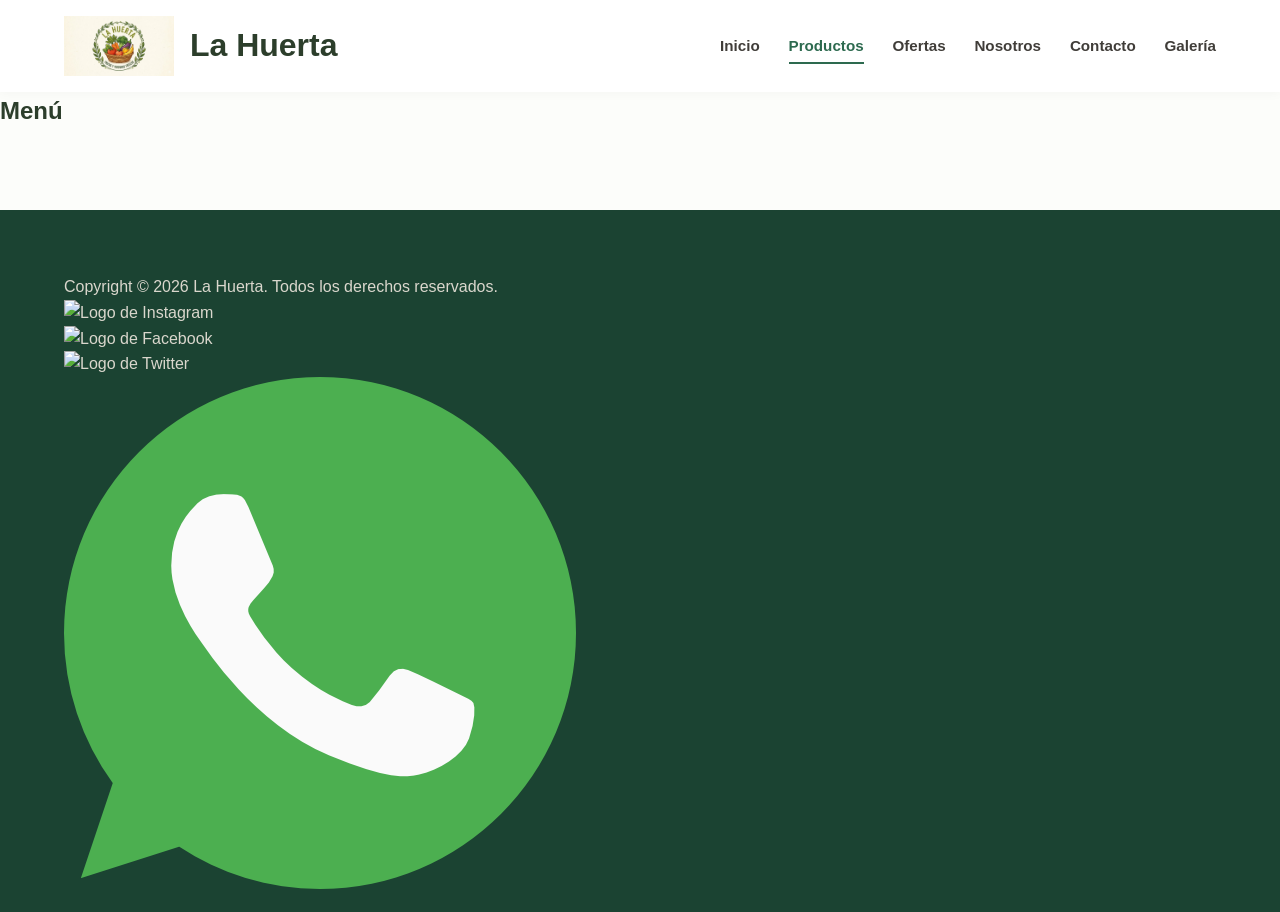
==== pages/menu.html @ 08684c54 "proyecto la Huerta" ====
<!DOCTYPE html>
<html lang="es">
<head>
    <meta charset="UTF-8">
    <meta name="viewport" content="width=device-width, initial-scale=1.0">
    <title>Men&uacute;</title>
    <link rel="shortcut icon" href="../assets/imagenes/Logo.png" type="image/x-icon">
    <link rel="stylesheet" href="../styles/styles.css">
</head>
<body>
    <header class="site-header">
        <a class="brand-link" href="../index.html">
            <img class="brand-logo" src="../assets/imagenes/Logo.png" height="200" alt="Logo de la verduleria" title="Logo de la verduleria">
            <h1>La Huerta</h1>
        </a>

        <nav class="nav-main">
<ul class="nav-list">
    <li><a href="../index.html">Inicio</a></li>
    <li><a href="./productos.html" class="active">Productos</a></li> <li><a href="./ofertas.html">Ofertas</a></li>
    <li><a href="./nosotros.html">Nosotros</a></li>
    <li><a href="./contacto.html">Contacto</a></li>
    <li><a href="./galeria.html">Galería</a></li>
</ul>
        </nav>
    </header>

    <main class="main-content">
        <h2>Men&uacute;</h2>
    </main>

    <footer class="site-footer">
        <p class="footer-copy">Copyright &copy; 2026 La Huerta. Todos los derechos reservados.</p>

        <nav class="footer-links">
            <ul class="social-list">
                <li>
                    <a href="https://www.instagram.com/" target="_blank" rel="noopener noreferrer" aria-label="Instagram">
                        <img src="../assets/logos/Logo de Instagram.png" height="50" alt="Logo de Instagram" title="Logo de Instagram">
                    </a>
                </li>
                <li>
                    <a href="https://www.facebook.com/" target="_blank" rel="noopener noreferrer" aria-label="Facebook">
                        <img src="../assets/logos/Logo de Facebook.png  " height="50" alt="Logo de Facebook" title="Logo de Facebook">
                    </a>
                </li>
                <li>
                    <a href="https://twitter.com/" target="_blank" rel="noopener noreferrer" aria-label="Twitter">
                        <img src="../assets/logos/Logo de Twitter.png" height="50" alt="Logo de Twitter" title="Logo de Twitter">
                    </a>
                </li>
                <li>
                    <a href="https://www.whatsapp.com/" target="_blank" rel="noopener noreferrer" aria-label="WhatsApp">
                        <img src="../assets/logos/logo de whatsapp.png" height="50" alt="Logo de WhatsApp" title="Logo de WhatsApp">
                    </a>
                </li>
            </ul>
        </nav>
    </footer>
</body>
</html>
---- styles/styles.css ----
/* ==========================================================================
    1. RESET & GENERAL STYLES
   ========================================================================== */
* {
    margin: 0;
    padding: 0;
    box-sizing: border-box;
}

body {
    font-family: "Inter", sans-serif;
    background-color: #fcfdfa; /* Fondo ultra claro beige/verde */
    color: #2c3e2b;
    line-height: 1.6;
}

a {
    text-decoration: none;
    color: inherit;
}

ul {
    list-style: none;
}

img {
    max-width: 100%;
    height: auto;
}

/* Componentes de botones globales */
.btn-primary {
    display: inline-block;
    background-color: #1b4332;
    color: #ffffff;
    padding: 0.8rem 2rem;
    border-radius: 25px;
    font-weight: 600;
    transition: background 0.3s;
}

.btn-primary:hover {
    background-color: #2d6a4f;
}

.btn-dark {
    display: inline-block;
    background-color: #132a13;
    color: #ffffff;
    padding: 0.8rem 2.5rem;
    border-radius: 8px;
    font-weight: bold;
    text-transform: uppercase;
    font-size: 0.9rem; /* Ligeramente más pequeño */
}

/* ==========================================================================
    2. TOP BAR & HEADER
   ========================================================================== */
.top-bar {
    background-color: #2d6a4f;
    color: #ffffff;
    font-size: 0.85rem;
    padding: 0.5rem 4rem;
    display: flex;
    justify-content: space-between;
    align-items: center;
}

.top-bar-right {
    display: flex;
    gap: 2rem;
}

.phone-top {
    font-weight: bold;
}

.site-header {
    background-color: #ffffff;
    padding: 1rem 4rem;
    display: flex;
    justify-content: space-between;
    align-items: center;
    box-shadow: 0 2px 10px rgba(0,0,0,0.03);
    position: sticky;
    top: 0;
    z-index: 1000;
}

.brand-link {
    display: flex;
    align-items: center;
    gap: 1rem;
}

.brand-logo {
    height: 60px;
}

.brand-text h1 {
    font-size: 1.6rem;
    color: #1b4332;
    font-weight: 700;
    letter-spacing: 0.5px;
}

.brand-text h2 {
    font-size: 0.85rem;
    color: #52b788;
    font-weight: 600;
    letter-spacing: 2px;
}

.nav-list {
    display: flex;
    gap: 1.8rem;
}

.nav-list a {
    font-weight: 600;
    color: #403d39;
    font-size: 0.95rem;
    padding: 0.5rem 0;
    transition: color 0.2s;
    position: relative; /* Para la línea inferior */
}

.nav-list a.active, .nav-list a:hover {
    color: #2d6a4f;
}

/* Línea decorativa del enlace activo/hover */
.nav-list a.active::after, .nav-list a:hover::after {
    content: '';
    position: absolute;
    bottom: -2px;
    left: 0;
    width: 100%;
    height: 2px;
    background-color: #2d6a4f;
}

.header-socials {
    display: flex;
    gap: 1rem;
}

.header-socials img {
    height: 24px;
    width: auto;
}

/* ==========================================================================
    3. HERO SECTION
   ========================================================================== */
.hero-section {
    background: linear-gradient(135deg, #e8f5e9 0%, #f1f8e9 100%);
    padding: 4rem 4rem;
    overflow: hidden;
}

.hero-container {
    max-width: 1200px;
    margin: 0 auto;
    display: flex;
    align-items: center;
    justify-content: space-between;
    gap: 2rem;
}

.hero-info {
    flex: 1;
    max-width: 550px;
}

.hero-info h2 {
    font-size: 3rem;
    color: #132a13;
    line-height: 1.2;
    margin-bottom: 1.5rem;
}

/* Si quieres simular la letra cursiva del diseño "frescas todos los días" */
.highlight-script {
    display: block;
    font-family: 'Georgia', serif;
    font-style: italic;
    color: #52b788;
    font-size: 2.5rem;
    font-weight: 400;
}

.hero-info p {
    font-size: 1.2rem;
    color: #403d39;
    margin-bottom: 2rem;
}

.hero-image {
    flex: 1;
    display: flex;
    justify-content: center;
}

.hero-image img {
    max-height: 400px;
    object-fit: contain;
}

/* ==========================================================================
    4. PRODUCTOS DESTACADOS
   ========================================================================== */
.products-section {
    max-width: 1200px;
    margin: 5rem auto;
    padding: 0 2rem;
    text-align: center;
}

.section-title {
    font-size: 2rem;
    color: #132a13;
    margin-bottom: 3rem;
    position: relative;
    display: inline-block;
}

/* Línea decorativa del título */
.section-title::after {
    content: '🌱';
    font-size: 1rem;
    display: block;
    margin-top: 0.5rem;
}

.products-grid {
    display: grid;
    grid-template-columns: repeat(auto-fit, minmax(180px, 1fr));
    gap: 1.5rem;
}

.product-card {
    background: #ffffff;
    border: 1px solid #e9ecef;
    border-radius: 12px;
    padding: 1.5rem;
    transition: transform 0.3s, box-shadow 0.3s;
}

.product-card:hover {
    transform: translateY(-5px);
    box-shadow: 0 10px 20px rgba(0,0,0,0.05);
}

.product-card img {
    height: 120px;
    object-fit: contain;
    margin-bottom: 1rem;
}

.product-card h3 {
    font-size: 1.1rem;
    color: #1b4332;
    margin-bottom: 0.5rem;
}

.product-card .price {
    font-weight: 700;
    color: #52b788;
}

/* ==========================================================================
    5. OFERTA DE LA SEMANA
   ========================================================================== */
.weekly-offer-section {
    max-width: 1200px;
    margin: 4rem auto;
    padding: 0 2rem;
}

.offer-container {
    background-color: #e2ebd5; /* Color verde muy suave del recuadro */
    border-radius: 15px;
    display: flex;
    align-items: center;
    justify-content: space-between;
    padding: 2rem 4rem;
    gap: 2rem;
}

.offer-img-box img {
    max-height: 150px;
}

.offer-details {
    flex: 1;
}

.offer-details h3 {
    font-size: 1.8rem;
    color: #1b4332;
    margin-bottom: 0.5rem;
}

.offer-desc {
    color: #403d39;
    font-size: 1.1rem;
}

/* ==========================================================================
    6. CARACTERISTICAS / VENTAJAS
   ========================================================================== */
.features-section {
    max-width: 1200px;
    margin: 4rem auto;
    padding: 2rem;
    background: #ffffff;
    border-radius: 12px;
    border: 1px solid #eeefec;
    display: flex;
    justify-content: space-around;
    gap: 2rem;
}

.feature-item {
    display: flex;
    align-items: center;
    gap: 1rem;
    max-width: 300px;
}

.feature-item img {
    width: 45px;
    height: 45px;
}

.feature-item h4 {
    color: #1b4332;
    font-size: 1.1rem;
    margin-bottom: 0.2rem;
}

.feature-item p {
    font-size: 0.9rem;
    color: #6c757d;
}

/* ==========================================================================
    7. SECCIÓN MIXTA: TESTIMONIOS Y MAPA
   ========================================================================== */
.info-columns-section {
    max-width: 1200px;
    margin: 5rem auto;
    padding: 0 2rem;
    display: grid;
    grid-template-columns: 1fr 1fr;
    gap: 4rem;
}

.column-title {
    font-size: 1.5rem;
    color: #132a13;
    margin-bottom: 2rem;
    text-align: center;
}

.testimonial-card {
    background: #ffffff;
    border: 1px solid #e9ecef;
    padding: 1.5rem;
    border-radius: 10px;
    margin-bottom: 1.5rem;
    position: relative;
    box-shadow: 0 2px 10px rgba(0,0,0,0.02); /* Sombra suave */
}

.testimonial-card .quote {
    font-style: italic;
    color: #495057;
    margin-bottom: 0.8rem;
}

.testimonial-card .author {
    font-weight: 600;
    color: #1b4332;
    display: block;
}

.testimonial-card .stars {
    color: #ffbc42;
    margin-top: 0.3rem;
}

/* Subsección Mapa */
.map-container {
    position: relative;
    border-radius: 12px;
    overflow: hidden;
    box-shadow: 0 4px 15px rgba(0,0,0,0.05);
}

.map-container img {
    width: 100%;
    display: block;
}

.btn-map {
    position: absolute;
    bottom: 20px;
    left: 50%;
    transform: translateX(-50%);
    background-color: #132a13;
    color: white;
    padding: 0.8rem 2rem;
    border-radius: 5px;
    font-weight: bold;
    display: flex;
    align-items: center;
    gap: 0.5rem;
}

.btn-map img {
    height: 18px;
    width: auto;
}

/* ==========================================================================
    8. FOOTER MODERNO
   ========================================================================== */
.site-footer {
    background-color: #1b4332;
    color: #dad7cd;
    padding: 4rem 4rem 1rem 4rem;
    margin-top: 5rem;
}

.footer-container {
    max-width: 1200px;
    margin: 0 auto;
    display: grid;
    grid-template-columns: 2fr 1fr 1fr 1fr;
    gap: 3rem;
    border-bottom: 1px solid rgba(255,255,255,0.1);
    padding-bottom: 3rem;
}

.footer-logo-title {
    display: flex;
    align-items: center;
    gap: 1rem;
    margin-bottom: 1rem;
}

.footer-logo-title img {
    height: 50px;
}

.footer-logo-title h3 {
    color: #ffffff;
    font-size: 1.4rem;
}

.footer-logo-title h4 {
    color: #52b788;
    font-size: 0.8rem;
    letter-spacing: 1px;
}

.footer-brand p {
    font-size: 0.9rem;
    line-height: 1.5;
}

.footer-container h3 {
    color: #ffffff;
    font-size: 1.2rem;
    margin-bottom: 1.2rem;
}

.footer-links-col a, .footer-contact-col li {
    font-size: 0.9rem;
    display: block;
    margin-bottom: 0.8rem;
    transition: color 0.2s;
}

.footer-contact-col li {
    display: flex;
    align-items: center;
    gap: 0.5rem;
}

.footer-links-col a:hover {
    color: #ffffff;
}

.footer-socials-icons {
    display: flex;
    gap: 1rem;
}

.footer-socials-icons img {
    height: 32px;
}

.footer-bottom {
    max-width: 1200px;
    margin: 1.5rem auto 0 auto;
    display: flex;
    justify-content: space-between;
    font-size: 0.85rem;
    color: #b7b7a4;
}

/* ==========================================================================
    9. RESPONSIVE DESIGN (Adaptación a Móviles)
   ========================================================================== */
@media (max-width: 992px) {
    .hero-container {
        flex-direction: column;
        text-align: center;
    }
    .offer-container {
        flex-direction: column;
        text-align: center;
    }
    .info-columns-section {
        grid-template-columns: 1fr;
        gap: 3rem;
    }
    .footer-container {
        grid-template-columns: 1fr 1fr;
    }
}

@media (max-width: 768px) {
    .top-bar, .site-header {
        padding: 1rem;
        flex-direction: column;
        gap: 1rem;
    }
    .top-bar-right {
        gap: 1rem;
    }
    .nav-list {
        flex-wrap: wrap;
        justify-content: center;
        gap: 1rem;
    }
    .features-section {
        flex-direction: column;
        align-items: center;
    }
    .footer-container {
        grid-template-columns: 1fr;
        gap: 2rem;
    }
    .footer-bottom {
        flex-direction: column;
        align-items: center;
        gap: 0.5rem;
        text-align: center;
    }
}
/* ==========================================================================
    SECCIÓN DE PRODUCTOS (CATÁLOGO AVANZADO)
   ========================================================================== */

/* Contenedor principal de cada categoría */
.catalog-category {
    max-width: 1200px;
    margin: 3rem auto;
    padding: 0 2rem;
}

/* Títulos de las categorías (Frutas, Verduras, etc.) */
.category-title {
    font-size: 1.6rem;
    color: #132a13;
    font-weight: 700;
    margin-bottom: 1.5rem;
    padding-left: 12px;
    border-left: 5px solid #52b788; /* Línea verde característica al costado */
    display: flex;
    align-items: center;
    gap: 0.5rem;
}

/* Grilla del catálogo: Acomoda automáticamente las tarjetas según el tamaño de pantalla */
.catalog-grid {
    display: grid;
    grid-template-columns: repeat(auto-fill, minmax(220px, 1fr));
    gap: 2rem;
}

/* Tarjeta individual de producto */
.catalog-card {
    background: #ffffff;
    border: 1px solid #eef1ed;
    border-radius: 16px; /* Bordes más redondeados y modernos */
    padding: 1.5rem;
    text-align: center;
    position: relative;
    overflow: hidden;
    box-shadow: 0 4px 10px rgba(27, 67, 50, 0.02);
    transition: transform 0.3s cubic-bezier(0.165, 0.84, 0.44, 1), 
                box-shadow 0.3s ease;
    display: flex;
    flex-direction: column;
    justify-content: space-between;
}

/* Efecto Hover: La tarjeta flota suavemente y gana sombra */
.catalog-card:hover {
    transform: translateY(-8px);
    border-color: #d8f3dc;
    box-shadow: 0 12px 24px rgba(27, 67, 50, 0.08);
}

/* Contenedor de la imagen dentro de la tarjeta */
.catalog-img-box {
    background-color: #f7f9f6; /* Fondo ultra sutil detrás de la fruta */
    border-radius: 12px;
    padding: 1rem;
    margin-bottom: 1rem;
    height: 150px;
    display: flex;
    align-items: center;
    justify-content: center;
}

.catalog-img-box img {
    max-height: 100%;
    object-fit: contain;
    transition: transform 0.3s ease;
}

/* La fruta se agranda un poquito al pasar el mouse */
.catalog-card:hover .catalog-img-box img {
    transform: scale(1.08);
}

/* Texto del producto */
.catalog-card h3 {
    font-size: 1.15rem;
    color: #1b4332;
    margin-bottom: 0.4rem;
    font-weight: 600;
}

/* Estilo del precio tipo "etiqueta/badge" */
.catalog-card .price {
    font-size: 1.1rem;
    font-weight: 700;
    color: #2d6a4f;
    background-color: #e8f5e9;
    display: inline-block;
    padding: 0.2rem 0.8rem;
    border-radius: 20px;
    margin-bottom: 1.2rem;
    width: fit-content;
    margin-left: auto;
    margin-right: auto;
}

/* Botón de compra rápido o WhatsApp */
.btn-card-action {
    background-color: #1b4332;
    color: #ffffff;
    border: none;
    padding: 0.7rem 1rem;
    border-radius: 8px;
    font-weight: 600;
    font-size: 0.9rem;
    cursor: pointer;
    transition: background-color 0.2s ease;
    display: flex;
    align-items: center;
    justify-content: center;
    gap: 0.5rem;
    text-decoration: none;
}

.btn-card-action:hover {
    background-color: #2d6a4f;
}

/* Icono dentro del botón */
.btn-card-action::before {
    content: '🛒';
    font-size: 0.95rem;
}

/* Cambiar el fondo de las tarjetas en Ofertas y en Productos */
#offers-section .catalog-card,
#products-page-section .catalog-card {
    background-color: #e2ebd5;
    border-color: #cbd5c0;
}

/* Hacer que el fondo de la caja de imagen sea semi-transparente en ambas páginas */
#offers-section .catalog-img-box,
#products-page-section .catalog-img-box {
    background-color: rgba(255, 255, 255, 0.5);
}

/* Cambiar el fondo de las tarjetas del catálogo en la sección de ofertas */
#offers-section .catalog-card {
    background-color: #e2ebd5;
    border-color: #cbd5c0;
}

/* Opcional: Hacer que el fondo de la imagen sea transparente para que no quede un recuadro blanco */
#offers-section .catalog-img-box {
    background-color: rgba(255, 255, 255, 0.5); /* Blanco semi-transparente muy suave */
}

/* ==========================================================================
    PÁGINA NOSOTROS
   ========================================================================== */
.about-hero {
    text-align: center;
    padding: 4rem 2rem 2rem 2rem;
}

.about-hero h2 {
    font-size: 2.5rem;
    color: #132a13;
    margin-bottom: 0.5rem;
}

.about-hero .subtitle {
    font-size: 1.1rem;
    color: #52b788;
    font-weight: 600;
}

/* Sección de la historia */
.about-story {
    max-width: 1200px;
    margin: 0 auto 4rem auto;
    padding: 2rem;
}

.story-container {
    display: flex;
    align-items: center;
    gap: 4rem;
}

.story-text {
    flex: 1;
}

.story-text h3 {
    font-size: 1.8rem;
    color: #1b4332;
    margin-bottom: 1.5rem;
}

.story-text p {
    margin-bottom: 1rem;
    color: #403d39;
    font-size: 1.05rem;
}

.story-image {
    flex: 1;
    display: flex;
    justify-content: center;
}

.story-image img {
    border-radius: 12px;
    max-height: 300px;
    object-fit: contain;
}

/* Sección de Valores (Fondo verde como en ofertas) */
.about-values {
    background-color: #e2ebd5; /* El verde suave de la oferta semanal */
    padding: 4rem 2rem;
}

.values-grid {
    max-width: 1200px;
    margin: 0 auto;
    display: grid;
    grid-template-columns: repeat(auto-fit, minmax(280px, 1fr));
    gap: 2rem;
}

.value-card {
    background-color: #ffffff;
    padding: 2.5rem 2rem;
    border-radius: 12px;
    text-align: center;
    box-shadow: 0 4px 10px rgba(0,0,0,0.02);
    border: 1px solid #eeefec;
}

.value-icon {
    font-size: 2.5rem;
    display: block;
    margin-bottom: 1rem;
}

.value-card h4 {
    font-size: 1.3rem;
    color: #1b4332;
    margin-bottom: 0.8rem;
}

.value-card p {
    color: #6c757d;
    font-size: 0.95rem;
}

/* Ajuste Responsivo para pantallas pequeñas */
@media (max-width: 768px) {
    .story-container {
        flex-direction: column;
        text-align: center;
        gap: 2rem;
    }
}
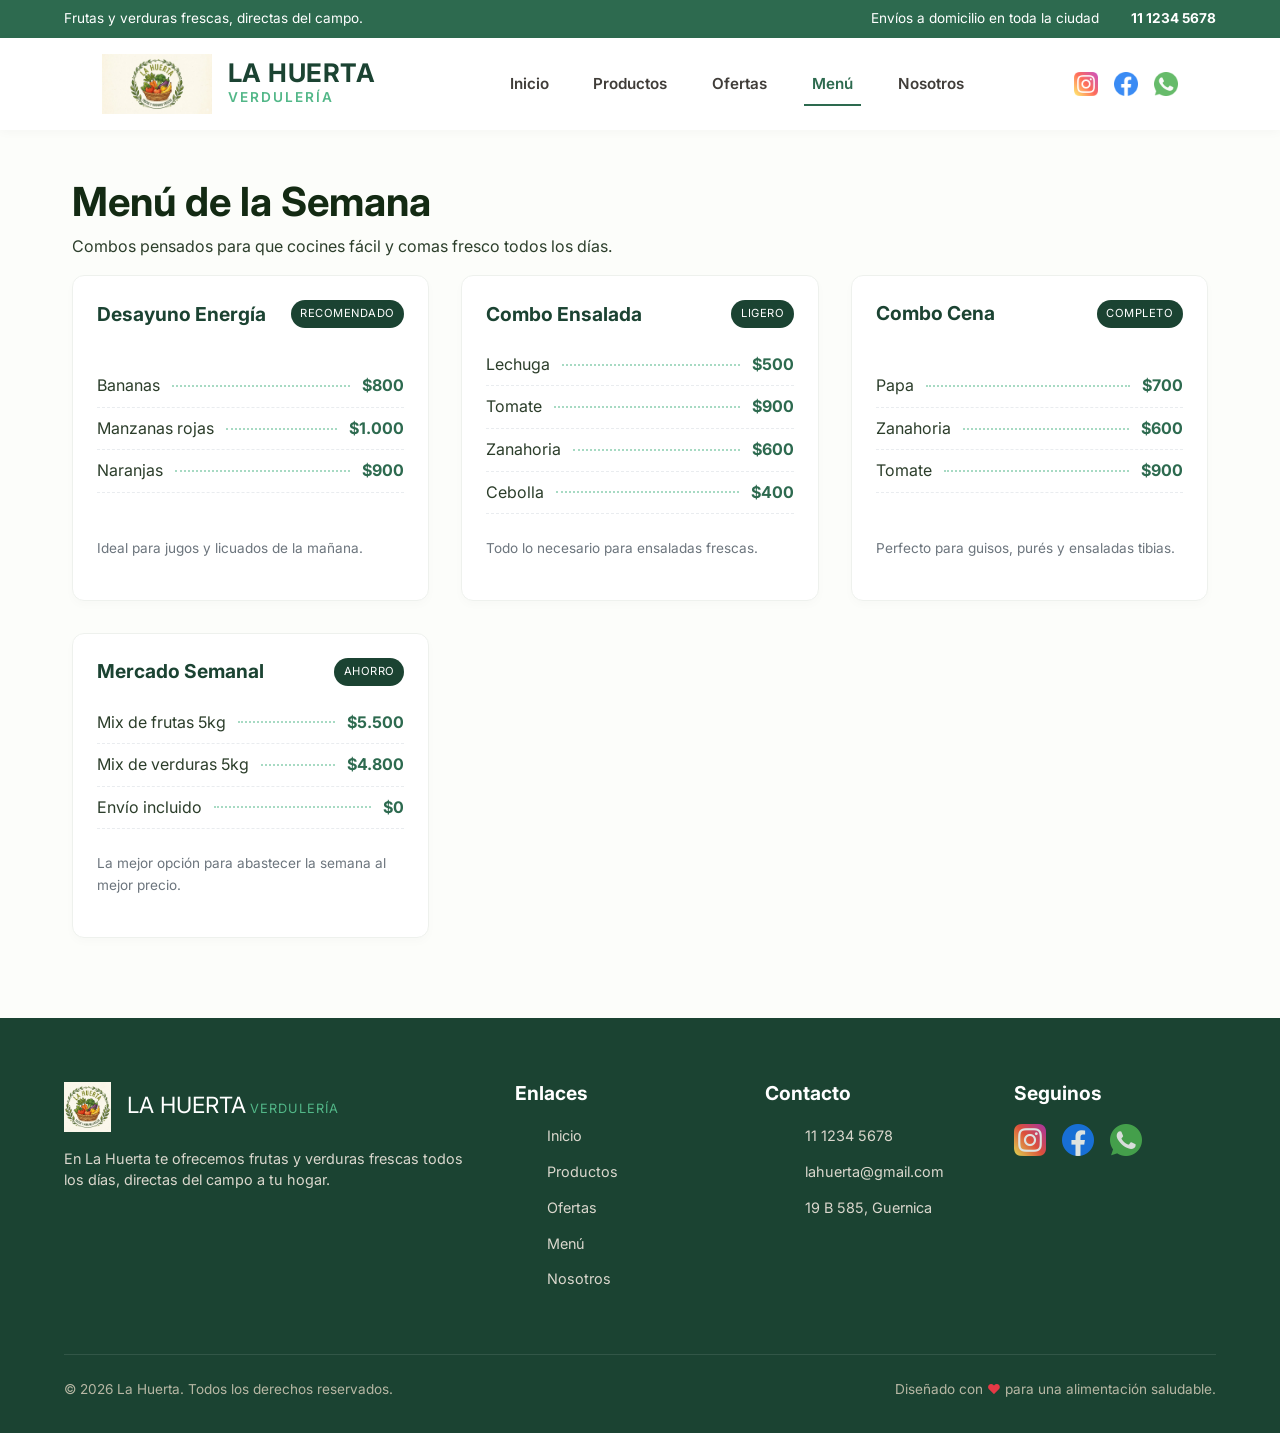
==== commit 7ab29d79: "feat(html): 5 páginas con SEO, accesibilidad y navegación completa (agrega Menú)" ====
--- a/pages/menu.html
+++ b/pages/menu.html
@@ -3,59 +3,222 @@
 <head>
     <meta charset="UTF-8">
     <meta name="viewport" content="width=device-width, initial-scale=1.0">
-    <title>Men&uacute;</title>
-    <link rel="shortcut icon" href="../assets/imagenes/Logo.png" type="image/x-icon">
-    <link rel="stylesheet" href="../styles/styles.css">
+
+    <!-- SEO -->
+    <title>Menú - La Huerta | Combos semanales y sugerencias</title>
+    <meta name="description" content="Menú de la semana de La Huerta: combos de desayunos, ensaladas, cenas y mercados semanales para comer sano y fresco todos los días.">
+    <meta name="keywords" content="menú, combos, desayuno, ensalada, cena, mercado semanal, frutas, verduras">
+    <meta name="author" content="La Huerta">
+    <meta name="robots" content="index, follow">
+    <link rel="canonical" href="https://lahuerta-verduleria.example.com/pages/menu.html">
+
+    <!-- Open Graph -->
+    <meta property="og:type" content="website">
+    <meta property="og:title" content="Menú - La Huerta">
+    <meta property="og:description" content="Combos de cocina y sugerencias semanales con productos frescos.">
+    <meta property="og:url" content="https://lahuerta-verduleria.example.com/pages/menu.html">
+    <meta property="og:image" content="https://lahuerta-verduleria.example.com/assets/imagenes/Cajon-de-verduras.png">
+    <meta property="og:locale" content="es_AR">
+
+    <!-- Twitter -->
+    <meta name="twitter:card" content="summary_large_image">
+    <meta name="twitter:title" content="Menú - La Huerta">
+    <meta name="twitter:description" content="Combos de cocina y sugerencias semanales con productos frescos.">
+    <meta name="twitter:image" content="https://lahuerta-verduleria.example.com/assets/imagenes/Cajon-de-verduras.png">
+
+    <!-- Favicon -->
+    <link rel="shortcut icon" href="../assets/logos/Favicon.png" type="image/x-icon">
+
+    <!-- Tipografía -->
+    <link rel="preconnect" href="https://fonts.googleapis.com">
+    <link rel="preconnect" href="https://fonts.gstatic.com" crossorigin>
+    <link href="https://fonts.googleapis.com/css2?family=Inter:wght@400;600;700&display=swap" rel="stylesheet">
+
+    <!-- AOS -->
+    <link href="https://unpkg.com/aos@2.3.4/dist/aos.css" rel="stylesheet">
+
+    <!-- Estilos compilados con SASS -->
+    <link rel="stylesheet" href="../styles/css/styles.css">
 </head>
 <body>
+
+    <div class="top-bar">
+        <span>Frutas y verduras frescas, directas del campo.</span>
+        <div class="top-bar-right">
+            <span>Envíos a domicilio en toda la ciudad</span>
+            <span class="phone-top">11 1234 5678</span>
+        </div>
+    </div>
+
     <header class="site-header">
-        <a class="brand-link" href="../index.html">
-            <img class="brand-logo" src="../assets/imagenes/Logo.png" height="200" alt="Logo de la verduleria" title="Logo de la verduleria">
-            <h1>La Huerta</h1>
-        </a>
-
-        <nav class="nav-main">
-<ul class="nav-list">
-    <li><a href="../index.html">Inicio</a></li>
-    <li><a href="./productos.html" class="active">Productos</a></li> <li><a href="./ofertas.html">Ofertas</a></li>
-    <li><a href="./nosotros.html">Nosotros</a></li>
-    <li><a href="./contacto.html">Contacto</a></li>
-    <li><a href="./galeria.html">Galería</a></li>
-</ul>
-        </nav>
+        <div class="container d-flex justify-content-between align-items-center flex-wrap gap-3">
+            <a class="brand-link" href="../index.html" title="Ir al inicio de La Huerta">
+                <img class="brand-logo" src="../assets/imagenes/Logo.png" alt="Logo de La Huerta">
+                <span class="brand-text">
+                    <span class="brand-h1">LA HUERTA</span>
+                    <span class="brand-h2">VERDULERÍA</span>
+                </span>
+            </a>
+
+            <nav class="navbar navbar-expand-lg p-0" aria-label="Navegación principal">
+                <button class="navbar-toggler" type="button" data-bs-toggle="collapse"
+                    data-bs-target="#menu-principal" aria-controls="menu-principal"
+                    aria-expanded="false" aria-label="Abrir menú de navegación">
+                    <span class="navbar-toggler-icon"></span>
+                </button>
+                <div class="collapse navbar-collapse" id="menu-principal">
+                    <ul class="navbar-nav ms-lg-4 nav-list">
+                        <li class="nav-item">
+                            <a class="nav-link" href="../index.html">Inicio</a>
+                        </li>
+                        <li class="nav-item">
+                            <a class="nav-link" href="../pages/productos.html">Productos</a>
+                        </li>
+                        <li class="nav-item">
+                            <a class="nav-link" href="../pages/ofertas.html">Ofertas</a>
+                        </li>
+                        <li class="nav-item">
+                            <a class="nav-link active" aria-current="page" href="../pages/menu.html">Menú</a>
+                        </li>
+                        <li class="nav-item">
+                            <a class="nav-link" href="../pages/nosotros.html">Nosotros</a>
+                        </li>
+                    </ul>
+                </div>
+            </nav>
+
+            <div class="header-socials">
+                <a href="https://www.instagram.com/" target="_blank" rel="noopener noreferrer" aria-label="Seguinos en Instagram">
+                    <img src="../assets/logos/instagram.png" alt="" loading="lazy">
+                </a>
+                <a href="https://www.facebook.com/" target="_blank" rel="noopener noreferrer" aria-label="Seguinos en Facebook">
+                    <img src="../assets/logos/facebook.png" alt="" loading="lazy">
+                </a>
+                <a href="https://wa.me/541112345678" target="_blank" rel="noopener noreferrer" aria-label="Escribinos por WhatsApp">
+                    <img src="../assets/logos/whatsapp.png" alt="" loading="lazy">
+                </a>
+            </div>
+        </div>
     </header>
 
-    <main class="main-content">
-        <h2>Men&uacute;</h2>
+    <main id="contenido">
+        <section class="menu-section" aria-label="Menú de la semana">
+            <h1 class="category-title">Menú de la Semana</h1>
+            <p class="category-intro">Combos pensados para que cocines fácil y comas fresco todos los días.</p>
+
+            <div class="menu-grid">
+                <article class="menu-card" data-aos="fade-up">
+                    <div class="menu-top">
+                        <h2>Desayuno Energía</h2>
+                        <span class="menu-badge">Recomendado</span>
+                    </div>
+                    <ul class="menu-list">
+                        <li><span class="item-name">Bananas</span><span class="item-dots"></span><span class="item-price">$800</span></li>
+                        <li><span class="item-name">Manzanas rojas</span><span class="item-dots"></span><span class="item-price">$1.000</span></li>
+                        <li><span class="item-name">Naranjas</span><span class="item-dots"></span><span class="item-price">$900</span></li>
+                    </ul>
+                    <p class="menu-note">Ideal para jugos y licuados de la mañana.</p>
+                </article>
+
+                <article class="menu-card" data-aos="fade-up" data-aos-delay="100">
+                    <div class="menu-top">
+                        <h2>Combo Ensalada</h2>
+                        <span class="menu-badge">Ligero</span>
+                    </div>
+                    <ul class="menu-list">
+                        <li><span class="item-name">Lechuga</span><span class="item-dots"></span><span class="item-price">$500</span></li>
+                        <li><span class="item-name">Tomate</span><span class="item-dots"></span><span class="item-price">$900</span></li>
+                        <li><span class="item-name">Zanahoria</span><span class="item-dots"></span><span class="item-price">$600</span></li>
+                        <li><span class="item-name">Cebolla</span><span class="item-dots"></span><span class="item-price">$400</span></li>
+                    </ul>
+                    <p class="menu-note">Todo lo necesario para ensaladas frescas.</p>
+                </article>
+
+                <article class="menu-card" data-aos="fade-up" data-aos-delay="160">
+                    <div class="menu-top">
+                        <h2>Combo Cena</h2>
+                        <span class="menu-badge">Completo</span>
+                    </div>
+                    <ul class="menu-list">
+                        <li><span class="item-name">Papa</span><span class="item-dots"></span><span class="item-price">$700</span></li>
+                        <li><span class="item-name">Zanahoria</span><span class="item-dots"></span><span class="item-price">$600</span></li>
+                        <li><span class="item-name">Tomate</span><span class="item-dots"></span><span class="item-price">$900</span></li>
+                    </ul>
+                    <p class="menu-note">Perfecto para guisos, purés y ensaladas tibias.</p>
+                </article>
+
+                <article class="menu-card" data-aos="fade-up" data-aos-delay="240">
+                    <div class="menu-top">
+                        <h2>Mercado Semanal</h2>
+                        <span class="menu-badge">Ahorro</span>
+                    </div>
+                    <ul class="menu-list">
+                        <li><span class="item-name">Mix de frutas 5kg</span><span class="item-dots"></span><span class="item-price">$5.500</span></li>
+                        <li><span class="item-name">Mix de verduras 5kg</span><span class="item-dots"></span><span class="item-price">$4.800</span></li>
+                        <li><span class="item-name">Envío incluido</span><span class="item-dots"></span><span class="item-price">$0</span></li>
+                    </ul>
+                    <p class="menu-note">La mejor opción para abastecer la semana al mejor precio.</p>
+                </article>
+            </div>
+        </section>
     </main>
 
     <footer class="site-footer">
-        <p class="footer-copy">Copyright &copy; 2026 La Huerta. Todos los derechos reservados.</p>
-
-        <nav class="footer-links">
-            <ul class="social-list">
-                <li>
-                    <a href="https://www.instagram.com/" target="_blank" rel="noopener noreferrer" aria-label="Instagram">
-                        <img src="../assets/logos/Logo de Instagram.png" height="50" alt="Logo de Instagram" title="Logo de Instagram">
-                    </a>
-                </li>
-                <li>
-                    <a href="https://www.facebook.com/" target="_blank" rel="noopener noreferrer" aria-label="Facebook">
-                        <img src="../assets/logos/Logo de Facebook.png  " height="50" alt="Logo de Facebook" title="Logo de Facebook">
-                    </a>
-                </li>
-                <li>
-                    <a href="https://twitter.com/" target="_blank" rel="noopener noreferrer" aria-label="Twitter">
-                        <img src="../assets/logos/Logo de Twitter.png" height="50" alt="Logo de Twitter" title="Logo de Twitter">
-                    </a>
-                </li>
-                <li>
-                    <a href="https://www.whatsapp.com/" target="_blank" rel="noopener noreferrer" aria-label="WhatsApp">
-                        <img src="../assets/logos/logo de whatsapp.png" height="50" alt="Logo de WhatsApp" title="Logo de WhatsApp">
-                    </a>
-                </li>
-            </ul>
-        </nav>
+        <div class="footer-container">
+            <div class="footer-brand footer-col">
+                <div class="footer-logo-title">
+                    <img src="../assets/logos/Favicon.png" alt="Logo de La Huerta">
+                    <span>
+                        <span class="footer-h3">LA HUERTA</span>
+                        <span class="footer-h4">VERDULERÍA</span>
+                    </span>
+                </div>
+                <p>En La Huerta te ofrecemos frutas y verduras frescas todos los días, directas del campo a tu hogar.</p>
+            </div>
+
+            <div class="footer-links-col footer-col">
+                <h3>Enlaces</h3>
+                <ul>
+                    <li><a href="../index.html">Inicio</a></li>
+                    <li><a href="../pages/productos.html">Productos</a></li>
+                    <li><a href="../pages/ofertas.html">Ofertas</a></li>
+                    <li><a href="../pages/menu.html">Menú</a></li>
+                    <li><a href="../pages/nosotros.html">Nosotros</a></li>
+                </ul>
+            </div>
+
+            <div class="footer-contact-col footer-col">
+                <h3>Contacto</h3>
+                <ul>
+                    <li><span class="icon-phone"></span> 11 1234 5678</li>
+                    <li><span class="icon-email"></span> <a href="mailto:lahuerta@gmail.com">lahuerta@gmail.com</a></li>
+                    <li><span class="icon-address"></span> 19 B 585, Guernica</li>
+                </ul>
+            </div>
+
+            <div class="footer-social-col footer-col">
+                <h3>Seguinos</h3>
+                <div class="footer-socials-icons">
+                    <a href="https://www.instagram.com/" target="_blank" rel="noopener noreferrer" aria-label="Instagram"><img src="../assets/logos/instagram.png" alt=""></a>
+                    <a href="https://www.facebook.com/" target="_blank" rel="noopener noreferrer" aria-label="Facebook"><img src="../assets/logos/facebook.png" alt=""></a>
+                    <a href="https://wa.me/541112345678" target="_blank" rel="noopener noreferrer" aria-label="WhatsApp"><img src="../assets/logos/whatsapp.png" alt=""></a>
+                </div>
+            </div>
+        </div>
+        <div class="footer-bottom">
+            <p>&copy; 2026 La Huerta. Todos los derechos reservados.</p>
+            <p>Diseñado con <span class="footer-love">❤</span> para una alimentación saludable.</p>
+        </div>
     </footer>
+
+    <!-- Bootstrap JS -->
+    <script src="https://cdn.jsdelivr.net/npm/bootstrap@5.3.3/dist/js/bootstrap.bundle.min.js" defer></script>
+    <!-- AOS JS -->
+    <script src="https://unpkg.com/aos@2.3.4/dist/aos.js" defer></script>
+    <script>
+        document.addEventListener("DOMContentLoaded", function () {
+            AOS.init({ duration: 800, easing: "ease-out-cubic", once: true });
+        });
+    </script>
 </body>
-</html>
+</html>
--- a/styles/css/styles.css
+++ b/styles/css/styles.css
@@ -0,0 +1,12892 @@
+@charset "UTF-8";
+/* ==========================================================================
+   LA HUERTA — HOJA DE ESTILOS PRINCIPAL
+   Compilado por Live Sass Compiler -> styles/css/styles.css
+   Orden: Bootstrap (con paleta de la marca) + partials propios.
+   ========================================================================== */
+/*!
+ * Bootstrap  v5.3.3 (https://getbootstrap.com/)
+ * Copyright 2011-2024 The Bootstrap Authors
+ * Licensed under MIT (https://github.com/twbs/bootstrap/blob/main/LICENSE)
+ */
+:root,
+[data-bs-theme=light] {
+  --bs-blue: #0d6efd;
+  --bs-indigo: #6610f2;
+  --bs-purple: #6f42c1;
+  --bs-pink: #d63384;
+  --bs-red: #dc3545;
+  --bs-orange: #fd7e14;
+  --bs-yellow: #ffc107;
+  --bs-green: #198754;
+  --bs-teal: #20c997;
+  --bs-cyan: #0dcaf0;
+  --bs-black: #000;
+  --bs-white: #fff;
+  --bs-gray: #6c757d;
+  --bs-gray-dark: #343a40;
+  --bs-gray-100: #f8f9fa;
+  --bs-gray-200: #e9ecef;
+  --bs-gray-300: #dee2e6;
+  --bs-gray-400: #ced4da;
+  --bs-gray-500: #adb5bd;
+  --bs-gray-600: #6c757d;
+  --bs-gray-700: #495057;
+  --bs-gray-800: #343a40;
+  --bs-gray-900: #212529;
+  --bs-primary: #1b4332;
+  --bs-secondary: #2d6a4f;
+  --bs-success: #2d6a4f;
+  --bs-info: #52b788;
+  --bs-warning: #ffbc42;
+  --bs-danger: #e63946;
+  --bs-light: #fcfdfa;
+  --bs-dark: #132a13;
+  --bs-primary-rgb: 27, 67, 50;
+  --bs-secondary-rgb: 45, 106, 79;
+  --bs-success-rgb: 45, 106, 79;
+  --bs-info-rgb: 82, 183, 136;
+  --bs-warning-rgb: 255, 188, 66;
+  --bs-danger-rgb: 230, 57, 70;
+  --bs-light-rgb: 252, 253, 250;
+  --bs-dark-rgb: 19, 42, 19;
+  --bs-primary-text-emphasis: #0b1b14;
+  --bs-secondary-text-emphasis: #122a20;
+  --bs-success-text-emphasis: #122a20;
+  --bs-info-text-emphasis: #214936;
+  --bs-warning-text-emphasis: #664b1a;
+  --bs-danger-text-emphasis: #5c171c;
+  --bs-light-text-emphasis: #495057;
+  --bs-dark-text-emphasis: #495057;
+  --bs-primary-bg-subtle: #d1d9d6;
+  --bs-secondary-bg-subtle: #d5e1dc;
+  --bs-success-bg-subtle: #d5e1dc;
+  --bs-info-bg-subtle: #dcf1e7;
+  --bs-warning-bg-subtle: #fff2d9;
+  --bs-danger-bg-subtle: #fad7da;
+  --bs-light-bg-subtle: #fcfcfd;
+  --bs-dark-bg-subtle: #ced4da;
+  --bs-primary-border-subtle: #a4b4ad;
+  --bs-secondary-border-subtle: #abc3b9;
+  --bs-success-border-subtle: #abc3b9;
+  --bs-info-border-subtle: #bae2cf;
+  --bs-warning-border-subtle: #ffe4b3;
+  --bs-danger-border-subtle: #f5b0b5;
+  --bs-light-border-subtle: #e9ecef;
+  --bs-dark-border-subtle: #adb5bd;
+  --bs-white-rgb: 255, 255, 255;
+  --bs-black-rgb: 0, 0, 0;
+  --bs-font-sans-serif: system-ui, -apple-system, "Segoe UI", Roboto, "Helvetica Neue", "Noto Sans", "Liberation Sans", Arial, sans-serif, "Apple Color Emoji", "Segoe UI Emoji", "Segoe UI Symbol", "Noto Color Emoji";
+  --bs-font-monospace: SFMono-Regular, Menlo, Monaco, Consolas, "Liberation Mono", "Courier New", monospace;
+  --bs-gradient: linear-gradient(180deg, rgba(255, 255, 255, 0.15), rgba(255, 255, 255, 0));
+  --bs-body-font-family: "Inter", system-ui, sans-serif;
+  --bs-body-font-size: 1rem;
+  --bs-body-font-weight: 400;
+  --bs-body-line-height: 1.5;
+  --bs-body-color: #2c3e2b;
+  --bs-body-color-rgb: 44, 62, 43;
+  --bs-body-bg: #fcfdfa;
+  --bs-body-bg-rgb: 252, 253, 250;
+  --bs-emphasis-color: #000;
+  --bs-emphasis-color-rgb: 0, 0, 0;
+  --bs-secondary-color: rgba(44, 62, 43, 0.75);
+  --bs-secondary-color-rgb: 44, 62, 43;
+  --bs-secondary-bg: #e9ecef;
+  --bs-secondary-bg-rgb: 233, 236, 239;
+  --bs-tertiary-color: rgba(44, 62, 43, 0.5);
+  --bs-tertiary-color-rgb: 44, 62, 43;
+  --bs-tertiary-bg: #f8f9fa;
+  --bs-tertiary-bg-rgb: 248, 249, 250;
+  --bs-heading-color: inherit;
+  --bs-link-color: #1b4332;
+  --bs-link-color-rgb: 27, 67, 50;
+  --bs-link-decoration: underline;
+  --bs-link-hover-color: #163628;
+  --bs-link-hover-color-rgb: 22, 54, 40;
+  --bs-code-color: #d63384;
+  --bs-highlight-color: #2c3e2b;
+  --bs-highlight-bg: #fff3cd;
+  --bs-border-width: 1px;
+  --bs-border-style: solid;
+  --bs-border-color: #dee2e6;
+  --bs-border-color-translucent: rgba(0, 0, 0, 0.175);
+  --bs-border-radius: 0.375rem;
+  --bs-border-radius-sm: 0.25rem;
+  --bs-border-radius-lg: 0.5rem;
+  --bs-border-radius-xl: 1rem;
+  --bs-border-radius-xxl: 2rem;
+  --bs-border-radius-2xl: var(--bs-border-radius-xxl);
+  --bs-border-radius-pill: 50rem;
+  --bs-box-shadow: 0 0.5rem 1rem rgba(0, 0, 0, 0.15);
+  --bs-box-shadow-sm: 0 0.125rem 0.25rem rgba(0, 0, 0, 0.075);
+  --bs-box-shadow-lg: 0 1rem 3rem rgba(0, 0, 0, 0.175);
+  --bs-box-shadow-inset: inset 0 1px 2px rgba(0, 0, 0, 0.075);
+  --bs-focus-ring-width: 0.25rem;
+  --bs-focus-ring-opacity: 0.25;
+  --bs-focus-ring-color: rgba(27, 67, 50, 0.25);
+  --bs-form-valid-color: #2d6a4f;
+  --bs-form-valid-border-color: #2d6a4f;
+  --bs-form-invalid-color: #e63946;
+  --bs-form-invalid-border-color: #e63946;
+}
+
+[data-bs-theme=dark] {
+  color-scheme: dark;
+  --bs-body-color: #dee2e6;
+  --bs-body-color-rgb: 222, 226, 230;
+  --bs-body-bg: #212529;
+  --bs-body-bg-rgb: 33, 37, 41;
+  --bs-emphasis-color: #fff;
+  --bs-emphasis-color-rgb: 255, 255, 255;
+  --bs-secondary-color: rgba(222, 226, 230, 0.75);
+  --bs-secondary-color-rgb: 222, 226, 230;
+  --bs-secondary-bg: #343a40;
+  --bs-secondary-bg-rgb: 52, 58, 64;
+  --bs-tertiary-color: rgba(222, 226, 230, 0.5);
+  --bs-tertiary-color-rgb: 222, 226, 230;
+  --bs-tertiary-bg: #2b3035;
+  --bs-tertiary-bg-rgb: 43, 48, 53;
+  --bs-primary-text-emphasis: #768e84;
+  --bs-secondary-text-emphasis: #81a695;
+  --bs-success-text-emphasis: #81a695;
+  --bs-info-text-emphasis: #97d4b8;
+  --bs-warning-text-emphasis: #ffd78e;
+  --bs-danger-text-emphasis: #f08890;
+  --bs-light-text-emphasis: #f8f9fa;
+  --bs-dark-text-emphasis: #dee2e6;
+  --bs-primary-bg-subtle: #050d0a;
+  --bs-secondary-bg-subtle: #091510;
+  --bs-success-bg-subtle: #091510;
+  --bs-info-bg-subtle: #10251b;
+  --bs-warning-bg-subtle: #33260d;
+  --bs-danger-bg-subtle: #2e0b0e;
+  --bs-light-bg-subtle: #343a40;
+  --bs-dark-bg-subtle: #1a1d20;
+  --bs-primary-border-subtle: #10281e;
+  --bs-secondary-border-subtle: #1b402f;
+  --bs-success-border-subtle: #1b402f;
+  --bs-info-border-subtle: #316e52;
+  --bs-warning-border-subtle: #997128;
+  --bs-danger-border-subtle: #8a222a;
+  --bs-light-border-subtle: #495057;
+  --bs-dark-border-subtle: #343a40;
+  --bs-heading-color: inherit;
+  --bs-link-color: #768e84;
+  --bs-link-hover-color: #91a59d;
+  --bs-link-color-rgb: 118, 142, 132;
+  --bs-link-hover-color-rgb: 145, 165, 157;
+  --bs-code-color: #e685b5;
+  --bs-highlight-color: #dee2e6;
+  --bs-highlight-bg: #664d03;
+  --bs-border-color: #495057;
+  --bs-border-color-translucent: rgba(255, 255, 255, 0.15);
+  --bs-form-valid-color: #75b798;
+  --bs-form-valid-border-color: #75b798;
+  --bs-form-invalid-color: #ea868f;
+  --bs-form-invalid-border-color: #ea868f;
+}
+
+*,
+*::before,
+*::after {
+  box-sizing: border-box;
+}
+
+@media (prefers-reduced-motion: no-preference) {
+  :root {
+    scroll-behavior: smooth;
+  }
+}
+
+body {
+  margin: 0;
+  font-family: var(--bs-body-font-family);
+  font-size: var(--bs-body-font-size);
+  font-weight: var(--bs-body-font-weight);
+  line-height: var(--bs-body-line-height);
+  color: var(--bs-body-color);
+  text-align: var(--bs-body-text-align);
+  background-color: var(--bs-body-bg);
+  -webkit-text-size-adjust: 100%;
+  -webkit-tap-highlight-color: rgba(0, 0, 0, 0);
+}
+
+hr {
+  margin: 1rem 0;
+  color: inherit;
+  border: 0;
+  border-top: var(--bs-border-width) solid;
+  opacity: 0.25;
+}
+
+h6, .h6, h5, .h5, h4, .h4, h3, .h3, h2, .h2, h1, .h1 {
+  margin-top: 0;
+  margin-bottom: 0.5rem;
+  font-weight: 700;
+  line-height: 1.2;
+  color: var(--bs-heading-color);
+}
+
+h1, .h1 {
+  font-size: calc(1.375rem + 1.5vw);
+}
+@media (min-width: 1200px) {
+  h1, .h1 {
+    font-size: 2.5rem;
+  }
+}
+
+h2, .h2 {
+  font-size: calc(1.325rem + 0.9vw);
+}
+@media (min-width: 1200px) {
+  h2, .h2 {
+    font-size: 2rem;
+  }
+}
+
+h3, .h3 {
+  font-size: calc(1.3rem + 0.6vw);
+}
+@media (min-width: 1200px) {
+  h3, .h3 {
+    font-size: 1.75rem;
+  }
+}
+
+h4, .h4 {
+  font-size: calc(1.275rem + 0.3vw);
+}
+@media (min-width: 1200px) {
+  h4, .h4 {
+    font-size: 1.5rem;
+  }
+}
+
+h5, .h5 {
+  font-size: 1.25rem;
+}
+
+h6, .h6 {
+  font-size: 1rem;
+}
+
+p {
+  margin-top: 0;
+  margin-bottom: 1rem;
+}
+
+abbr[title] {
+  text-decoration: underline dotted;
+  cursor: help;
+  text-decoration-skip-ink: none;
+}
+
+address {
+  margin-bottom: 1rem;
+  font-style: normal;
+  line-height: inherit;
+}
+
+ol,
+ul {
+  padding-left: 2rem;
+}
+
+ol,
+ul,
+dl {
+  margin-top: 0;
+  margin-bottom: 1rem;
+}
+
+ol ol,
+ul ul,
+ol ul,
+ul ol {
+  margin-bottom: 0;
+}
+
+dt {
+  font-weight: 700;
+}
+
+dd {
+  margin-bottom: 0.5rem;
+  margin-left: 0;
+}
+
+blockquote {
+  margin: 0 0 1rem;
+}
+
+b,
+strong {
+  font-weight: bolder;
+}
+
+small, .small {
+  font-size: 0.875em;
+}
+
+mark, .mark {
+  padding: 0.1875em;
+  color: var(--bs-highlight-color);
+  background-color: var(--bs-highlight-bg);
+}
+
+sub,
+sup {
+  position: relative;
+  font-size: 0.75em;
+  line-height: 0;
+  vertical-align: baseline;
+}
+
+sub {
+  bottom: -0.25em;
+}
+
+sup {
+  top: -0.5em;
+}
+
+a {
+  color: rgba(var(--bs-link-color-rgb), var(--bs-link-opacity, 1));
+  text-decoration: underline;
+}
+a:hover {
+  --bs-link-color-rgb: var(--bs-link-hover-color-rgb);
+}
+
+a:not([href]):not([class]), a:not([href]):not([class]):hover {
+  color: inherit;
+  text-decoration: none;
+}
+
+pre,
+code,
+kbd,
+samp {
+  font-family: var(--bs-font-monospace);
+  font-size: 1em;
+}
+
+pre {
+  display: block;
+  margin-top: 0;
+  margin-bottom: 1rem;
+  overflow: auto;
+  font-size: 0.875em;
+}
+pre code {
+  font-size: inherit;
+  color: inherit;
+  word-break: normal;
+}
+
+code {
+  font-size: 0.875em;
+  color: var(--bs-code-color);
+  word-wrap: break-word;
+}
+a > code {
+  color: inherit;
+}
+
+kbd {
+  padding: 0.1875rem 0.375rem;
+  font-size: 0.875em;
+  color: var(--bs-body-bg);
+  background-color: var(--bs-body-color);
+  border-radius: 0.25rem;
+}
+kbd kbd {
+  padding: 0;
+  font-size: 1em;
+}
+
+figure {
+  margin: 0 0 1rem;
+}
+
+img,
+svg {
+  vertical-align: middle;
+}
+
+table {
+  caption-side: bottom;
+  border-collapse: collapse;
+}
+
+caption {
+  padding-top: 0.5rem;
+  padding-bottom: 0.5rem;
+  color: var(--bs-secondary-color);
+  text-align: left;
+}
+
+th {
+  text-align: inherit;
+  text-align: -webkit-match-parent;
+}
+
+thead,
+tbody,
+tfoot,
+tr,
+td,
+th {
+  border-color: inherit;
+  border-style: solid;
+  border-width: 0;
+}
+
+label {
+  display: inline-block;
+}
+
+button {
+  border-radius: 0;
+}
+
+button:focus:not(:focus-visible) {
+  outline: 0;
+}
+
+input,
+button,
+select,
+optgroup,
+textarea {
+  margin: 0;
+  font-family: inherit;
+  font-size: inherit;
+  line-height: inherit;
+}
+
+button,
+select {
+  text-transform: none;
+}
+
+[role=button] {
+  cursor: pointer;
+}
+
+select {
+  word-wrap: normal;
+}
+select:disabled {
+  opacity: 1;
+}
+
+[list]:not([type=date]):not([type=datetime-local]):not([type=month]):not([type=week]):not([type=time])::-webkit-calendar-picker-indicator {
+  display: none !important;
+}
+
+button,
+[type=button],
+[type=reset],
+[type=submit] {
+  -webkit-appearance: button;
+}
+button:not(:disabled),
+[type=button]:not(:disabled),
+[type=reset]:not(:disabled),
+[type=submit]:not(:disabled) {
+  cursor: pointer;
+}
+
+::-moz-focus-inner {
+  padding: 0;
+  border-style: none;
+}
+
+textarea {
+  resize: vertical;
+}
+
+fieldset {
+  min-width: 0;
+  padding: 0;
+  margin: 0;
+  border: 0;
+}
+
+legend {
+  float: left;
+  width: 100%;
+  padding: 0;
+  margin-bottom: 0.5rem;
+  font-size: calc(1.275rem + 0.3vw);
+  line-height: inherit;
+}
+@media (min-width: 1200px) {
+  legend {
+    font-size: 1.5rem;
+  }
+}
+legend + * {
+  clear: left;
+}
+
+::-webkit-datetime-edit-fields-wrapper,
+::-webkit-datetime-edit-text,
+::-webkit-datetime-edit-minute,
+::-webkit-datetime-edit-hour-field,
+::-webkit-datetime-edit-day-field,
+::-webkit-datetime-edit-month-field,
+::-webkit-datetime-edit-year-field {
+  padding: 0;
+}
+
+::-webkit-inner-spin-button {
+  height: auto;
+}
+
+[type=search] {
+  -webkit-appearance: textfield;
+  outline-offset: -2px;
+}
+
+/* rtl:raw:
+[type="tel"],
+[type="url"],
+[type="email"],
+[type="number"] {
+  direction: ltr;
+}
+*/
+::-webkit-search-decoration {
+  -webkit-appearance: none;
+}
+
+::-webkit-color-swatch-wrapper {
+  padding: 0;
+}
+
+::file-selector-button {
+  font: inherit;
+  -webkit-appearance: button;
+}
+
+output {
+  display: inline-block;
+}
+
+iframe {
+  border: 0;
+}
+
+summary {
+  display: list-item;
+  cursor: pointer;
+}
+
+progress {
+  vertical-align: baseline;
+}
+
+[hidden] {
+  display: none !important;
+}
+
+.lead {
+  font-size: 1.25rem;
+  font-weight: 300;
+}
+
+.display-1 {
+  font-size: calc(1.625rem + 4.5vw);
+  font-weight: 300;
+  line-height: 1.2;
+}
+@media (min-width: 1200px) {
+  .display-1 {
+    font-size: 5rem;
+  }
+}
+
+.display-2 {
+  font-size: calc(1.575rem + 3.9vw);
+  font-weight: 300;
+  line-height: 1.2;
+}
+@media (min-width: 1200px) {
+  .display-2 {
+    font-size: 4.5rem;
+  }
+}
+
+.display-3 {
+  font-size: calc(1.525rem + 3.3vw);
+  font-weight: 300;
+  line-height: 1.2;
+}
+@media (min-width: 1200px) {
+  .display-3 {
+    font-size: 4rem;
+  }
+}
+
+.display-4 {
+  font-size: calc(1.475rem + 2.7vw);
+  font-weight: 300;
+  line-height: 1.2;
+}
+@media (min-width: 1200px) {
+  .display-4 {
+    font-size: 3.5rem;
+  }
+}
+
+.display-5 {
+  font-size: calc(1.425rem + 2.1vw);
+  font-weight: 300;
+  line-height: 1.2;
+}
+@media (min-width: 1200px) {
+  .display-5 {
+    font-size: 3rem;
+  }
+}
+
+.display-6 {
+  font-size: calc(1.375rem + 1.5vw);
+  font-weight: 300;
+  line-height: 1.2;
+}
+@media (min-width: 1200px) {
+  .display-6 {
+    font-size: 2.5rem;
+  }
+}
+
+.list-unstyled {
+  padding-left: 0;
+  list-style: none;
+}
+
+.list-inline {
+  padding-left: 0;
+  list-style: none;
+}
+
+.list-inline-item {
+  display: inline-block;
+}
+.list-inline-item:not(:last-child) {
+  margin-right: 0.5rem;
+}
+
+.initialism {
+  font-size: 0.875em;
+  text-transform: uppercase;
+}
+
+.blockquote {
+  margin-bottom: 1rem;
+  font-size: 1.25rem;
+}
+.blockquote > :last-child {
+  margin-bottom: 0;
+}
+
+.blockquote-footer {
+  margin-top: -1rem;
+  margin-bottom: 1rem;
+  font-size: 0.875em;
+  color: #6c757d;
+}
+.blockquote-footer::before {
+  content: "— ";
+}
+
+.img-fluid {
+  max-width: 100%;
+  height: auto;
+}
+
+.img-thumbnail {
+  padding: 0.25rem;
+  background-color: var(--bs-body-bg);
+  border: var(--bs-border-width) solid var(--bs-border-color);
+  border-radius: var(--bs-border-radius);
+  max-width: 100%;
+  height: auto;
+}
+
+.figure {
+  display: inline-block;
+}
+
+.figure-img {
+  margin-bottom: 0.5rem;
+  line-height: 1;
+}
+
+.figure-caption {
+  font-size: 0.875em;
+  color: var(--bs-secondary-color);
+}
+
+.container,
+.container-fluid,
+.container-xxl,
+.container-xl,
+.container-lg,
+.container-md,
+.container-sm {
+  --bs-gutter-x: 1.5rem;
+  --bs-gutter-y: 0;
+  width: 100%;
+  padding-right: calc(var(--bs-gutter-x) * 0.5);
+  padding-left: calc(var(--bs-gutter-x) * 0.5);
+  margin-right: auto;
+  margin-left: auto;
+}
+
+@media (min-width: 576px) {
+  .container-sm, .container {
+    max-width: 540px;
+  }
+}
+@media (min-width: 768px) {
+  .container-md, .container-sm, .container {
+    max-width: 720px;
+  }
+}
+@media (min-width: 992px) {
+  .container-lg, .container-md, .container-sm, .container {
+    max-width: 960px;
+  }
+}
+@media (min-width: 1200px) {
+  .container-xl, .container-lg, .container-md, .container-sm, .container {
+    max-width: 1140px;
+  }
+}
+@media (min-width: 1400px) {
+  .container-xxl, .container-xl, .container-lg, .container-md, .container-sm, .container {
+    max-width: 1320px;
+  }
+}
+:root {
+  --bs-breakpoint-xs: 0;
+  --bs-breakpoint-sm: 576px;
+  --bs-breakpoint-md: 768px;
+  --bs-breakpoint-lg: 992px;
+  --bs-breakpoint-xl: 1200px;
+  --bs-breakpoint-xxl: 1400px;
+}
+
+.row {
+  --bs-gutter-x: 1.5rem;
+  --bs-gutter-y: 0;
+  display: flex;
+  flex-wrap: wrap;
+  margin-top: calc(-1 * var(--bs-gutter-y));
+  margin-right: calc(-0.5 * var(--bs-gutter-x));
+  margin-left: calc(-0.5 * var(--bs-gutter-x));
+}
+.row > * {
+  flex-shrink: 0;
+  width: 100%;
+  max-width: 100%;
+  padding-right: calc(var(--bs-gutter-x) * 0.5);
+  padding-left: calc(var(--bs-gutter-x) * 0.5);
+  margin-top: var(--bs-gutter-y);
+}
+
+.col {
+  flex: 1 0 0%;
+}
+
+.row-cols-auto > * {
+  flex: 0 0 auto;
+  width: auto;
+}
+
+.row-cols-1 > * {
+  flex: 0 0 auto;
+  width: 100%;
+}
+
+.row-cols-2 > * {
+  flex: 0 0 auto;
+  width: 50%;
+}
+
+.row-cols-3 > * {
+  flex: 0 0 auto;
+  width: 33.33333333%;
+}
+
+.row-cols-4 > * {
+  flex: 0 0 auto;
+  width: 25%;
+}
+
+.row-cols-5 > * {
+  flex: 0 0 auto;
+  width: 20%;
+}
+
+.row-cols-6 > * {
+  flex: 0 0 auto;
+  width: 16.66666667%;
+}
+
+.col-auto {
+  flex: 0 0 auto;
+  width: auto;
+}
+
+.col-1 {
+  flex: 0 0 auto;
+  width: 8.33333333%;
+}
+
+.col-2 {
+  flex: 0 0 auto;
+  width: 16.66666667%;
+}
+
+.col-3 {
+  flex: 0 0 auto;
+  width: 25%;
+}
+
+.col-4 {
+  flex: 0 0 auto;
+  width: 33.33333333%;
+}
+
+.col-5 {
+  flex: 0 0 auto;
+  width: 41.66666667%;
+}
+
+.col-6 {
+  flex: 0 0 auto;
+  width: 50%;
+}
+
+.col-7 {
+  flex: 0 0 auto;
+  width: 58.33333333%;
+}
+
+.col-8 {
+  flex: 0 0 auto;
+  width: 66.66666667%;
+}
+
+.col-9 {
+  flex: 0 0 auto;
+  width: 75%;
+}
+
+.col-10 {
+  flex: 0 0 auto;
+  width: 83.33333333%;
+}
+
+.col-11 {
+  flex: 0 0 auto;
+  width: 91.66666667%;
+}
+
+.col-12 {
+  flex: 0 0 auto;
+  width: 100%;
+}
+
+.offset-1 {
+  margin-left: 8.33333333%;
+}
+
+.offset-2 {
+  margin-left: 16.66666667%;
+}
+
+.offset-3 {
+  margin-left: 25%;
+}
+
+.offset-4 {
+  margin-left: 33.33333333%;
+}
+
+.offset-5 {
+  margin-left: 41.66666667%;
+}
+
+.offset-6 {
+  margin-left: 50%;
+}
+
+.offset-7 {
+  margin-left: 58.33333333%;
+}
+
+.offset-8 {
+  margin-left: 66.66666667%;
+}
+
+.offset-9 {
+  margin-left: 75%;
+}
+
+.offset-10 {
+  margin-left: 83.33333333%;
+}
+
+.offset-11 {
+  margin-left: 91.66666667%;
+}
+
+.g-0,
+.gx-0 {
+  --bs-gutter-x: 0;
+}
+
+.g-0,
+.gy-0 {
+  --bs-gutter-y: 0;
+}
+
+.g-1,
+.gx-1 {
+  --bs-gutter-x: 0.25rem;
+}
+
+.g-1,
+.gy-1 {
+  --bs-gutter-y: 0.25rem;
+}
+
+.g-2,
+.gx-2 {
+  --bs-gutter-x: 0.5rem;
+}
+
+.g-2,
+.gy-2 {
+  --bs-gutter-y: 0.5rem;
+}
+
+.g-3,
+.gx-3 {
+  --bs-gutter-x: 1rem;
+}
+
+.g-3,
+.gy-3 {
+  --bs-gutter-y: 1rem;
+}
+
+.g-4,
+.gx-4 {
+  --bs-gutter-x: 1.5rem;
+}
+
+.g-4,
+.gy-4 {
+  --bs-gutter-y: 1.5rem;
+}
+
+.g-5,
+.gx-5 {
+  --bs-gutter-x: 3rem;
+}
+
+.g-5,
+.gy-5 {
+  --bs-gutter-y: 3rem;
+}
+
+@media (min-width: 576px) {
+  .col-sm {
+    flex: 1 0 0%;
+  }
+  .row-cols-sm-auto > * {
+    flex: 0 0 auto;
+    width: auto;
+  }
+  .row-cols-sm-1 > * {
+    flex: 0 0 auto;
+    width: 100%;
+  }
+  .row-cols-sm-2 > * {
+    flex: 0 0 auto;
+    width: 50%;
+  }
+  .row-cols-sm-3 > * {
+    flex: 0 0 auto;
+    width: 33.33333333%;
+  }
+  .row-cols-sm-4 > * {
+    flex: 0 0 auto;
+    width: 25%;
+  }
+  .row-cols-sm-5 > * {
+    flex: 0 0 auto;
+    width: 20%;
+  }
+  .row-cols-sm-6 > * {
+    flex: 0 0 auto;
+    width: 16.66666667%;
+  }
+  .col-sm-auto {
+    flex: 0 0 auto;
+    width: auto;
+  }
+  .col-sm-1 {
+    flex: 0 0 auto;
+    width: 8.33333333%;
+  }
+  .col-sm-2 {
+    flex: 0 0 auto;
+    width: 16.66666667%;
+  }
+  .col-sm-3 {
+    flex: 0 0 auto;
+    width: 25%;
+  }
+  .col-sm-4 {
+    flex: 0 0 auto;
+    width: 33.33333333%;
+  }
+  .col-sm-5 {
+    flex: 0 0 auto;
+    width: 41.66666667%;
+  }
+  .col-sm-6 {
+    flex: 0 0 auto;
+    width: 50%;
+  }
+  .col-sm-7 {
+    flex: 0 0 auto;
+    width: 58.33333333%;
+  }
+  .col-sm-8 {
+    flex: 0 0 auto;
+    width: 66.66666667%;
+  }
+  .col-sm-9 {
+    flex: 0 0 auto;
+    width: 75%;
+  }
+  .col-sm-10 {
+    flex: 0 0 auto;
+    width: 83.33333333%;
+  }
+  .col-sm-11 {
+    flex: 0 0 auto;
+    width: 91.66666667%;
+  }
+  .col-sm-12 {
+    flex: 0 0 auto;
+    width: 100%;
+  }
+  .offset-sm-0 {
+    margin-left: 0;
+  }
+  .offset-sm-1 {
+    margin-left: 8.33333333%;
+  }
+  .offset-sm-2 {
+    margin-left: 16.66666667%;
+  }
+  .offset-sm-3 {
+    margin-left: 25%;
+  }
+  .offset-sm-4 {
+    margin-left: 33.33333333%;
+  }
+  .offset-sm-5 {
+    margin-left: 41.66666667%;
+  }
+  .offset-sm-6 {
+    margin-left: 50%;
+  }
+  .offset-sm-7 {
+    margin-left: 58.33333333%;
+  }
+  .offset-sm-8 {
+    margin-left: 66.66666667%;
+  }
+  .offset-sm-9 {
+    margin-left: 75%;
+  }
+  .offset-sm-10 {
+    margin-left: 83.33333333%;
+  }
+  .offset-sm-11 {
+    margin-left: 91.66666667%;
+  }
+  .g-sm-0,
+  .gx-sm-0 {
+    --bs-gutter-x: 0;
+  }
+  .g-sm-0,
+  .gy-sm-0 {
+    --bs-gutter-y: 0;
+  }
+  .g-sm-1,
+  .gx-sm-1 {
+    --bs-gutter-x: 0.25rem;
+  }
+  .g-sm-1,
+  .gy-sm-1 {
+    --bs-gutter-y: 0.25rem;
+  }
+  .g-sm-2,
+  .gx-sm-2 {
+    --bs-gutter-x: 0.5rem;
+  }
+  .g-sm-2,
+  .gy-sm-2 {
+    --bs-gutter-y: 0.5rem;
+  }
+  .g-sm-3,
+  .gx-sm-3 {
+    --bs-gutter-x: 1rem;
+  }
+  .g-sm-3,
+  .gy-sm-3 {
+    --bs-gutter-y: 1rem;
+  }
+  .g-sm-4,
+  .gx-sm-4 {
+    --bs-gutter-x: 1.5rem;
+  }
+  .g-sm-4,
+  .gy-sm-4 {
+    --bs-gutter-y: 1.5rem;
+  }
+  .g-sm-5,
+  .gx-sm-5 {
+    --bs-gutter-x: 3rem;
+  }
+  .g-sm-5,
+  .gy-sm-5 {
+    --bs-gutter-y: 3rem;
+  }
+}
+@media (min-width: 768px) {
+  .col-md {
+    flex: 1 0 0%;
+  }
+  .row-cols-md-auto > * {
+    flex: 0 0 auto;
+    width: auto;
+  }
+  .row-cols-md-1 > * {
+    flex: 0 0 auto;
+    width: 100%;
+  }
+  .row-cols-md-2 > * {
+    flex: 0 0 auto;
+    width: 50%;
+  }
+  .row-cols-md-3 > * {
+    flex: 0 0 auto;
+    width: 33.33333333%;
+  }
+  .row-cols-md-4 > * {
+    flex: 0 0 auto;
+    width: 25%;
+  }
+  .row-cols-md-5 > * {
+    flex: 0 0 auto;
+    width: 20%;
+  }
+  .row-cols-md-6 > * {
+    flex: 0 0 auto;
+    width: 16.66666667%;
+  }
+  .col-md-auto {
+    flex: 0 0 auto;
+    width: auto;
+  }
+  .col-md-1 {
+    flex: 0 0 auto;
+    width: 8.33333333%;
+  }
+  .col-md-2 {
+    flex: 0 0 auto;
+    width: 16.66666667%;
+  }
+  .col-md-3 {
+    flex: 0 0 auto;
+    width: 25%;
+  }
+  .col-md-4 {
+    flex: 0 0 auto;
+    width: 33.33333333%;
+  }
+  .col-md-5 {
+    flex: 0 0 auto;
+    width: 41.66666667%;
+  }
+  .col-md-6 {
+    flex: 0 0 auto;
+    width: 50%;
+  }
+  .col-md-7 {
+    flex: 0 0 auto;
+    width: 58.33333333%;
+  }
+  .col-md-8 {
+    flex: 0 0 auto;
+    width: 66.66666667%;
+  }
+  .col-md-9 {
+    flex: 0 0 auto;
+    width: 75%;
+  }
+  .col-md-10 {
+    flex: 0 0 auto;
+    width: 83.33333333%;
+  }
+  .col-md-11 {
+    flex: 0 0 auto;
+    width: 91.66666667%;
+  }
+  .col-md-12 {
+    flex: 0 0 auto;
+    width: 100%;
+  }
+  .offset-md-0 {
+    margin-left: 0;
+  }
+  .offset-md-1 {
+    margin-left: 8.33333333%;
+  }
+  .offset-md-2 {
+    margin-left: 16.66666667%;
+  }
+  .offset-md-3 {
+    margin-left: 25%;
+  }
+  .offset-md-4 {
+    margin-left: 33.33333333%;
+  }
+  .offset-md-5 {
+    margin-left: 41.66666667%;
+  }
+  .offset-md-6 {
+    margin-left: 50%;
+  }
+  .offset-md-7 {
+    margin-left: 58.33333333%;
+  }
+  .offset-md-8 {
+    margin-left: 66.66666667%;
+  }
+  .offset-md-9 {
+    margin-left: 75%;
+  }
+  .offset-md-10 {
+    margin-left: 83.33333333%;
+  }
+  .offset-md-11 {
+    margin-left: 91.66666667%;
+  }
+  .g-md-0,
+  .gx-md-0 {
+    --bs-gutter-x: 0;
+  }
+  .g-md-0,
+  .gy-md-0 {
+    --bs-gutter-y: 0;
+  }
+  .g-md-1,
+  .gx-md-1 {
+    --bs-gutter-x: 0.25rem;
+  }
+  .g-md-1,
+  .gy-md-1 {
+    --bs-gutter-y: 0.25rem;
+  }
+  .g-md-2,
+  .gx-md-2 {
+    --bs-gutter-x: 0.5rem;
+  }
+  .g-md-2,
+  .gy-md-2 {
+    --bs-gutter-y: 0.5rem;
+  }
+  .g-md-3,
+  .gx-md-3 {
+    --bs-gutter-x: 1rem;
+  }
+  .g-md-3,
+  .gy-md-3 {
+    --bs-gutter-y: 1rem;
+  }
+  .g-md-4,
+  .gx-md-4 {
+    --bs-gutter-x: 1.5rem;
+  }
+  .g-md-4,
+  .gy-md-4 {
+    --bs-gutter-y: 1.5rem;
+  }
+  .g-md-5,
+  .gx-md-5 {
+    --bs-gutter-x: 3rem;
+  }
+  .g-md-5,
+  .gy-md-5 {
+    --bs-gutter-y: 3rem;
+  }
+}
+@media (min-width: 992px) {
+  .col-lg {
+    flex: 1 0 0%;
+  }
+  .row-cols-lg-auto > * {
+    flex: 0 0 auto;
+    width: auto;
+  }
+  .row-cols-lg-1 > * {
+    flex: 0 0 auto;
+    width: 100%;
+  }
+  .row-cols-lg-2 > * {
+    flex: 0 0 auto;
+    width: 50%;
+  }
+  .row-cols-lg-3 > * {
+    flex: 0 0 auto;
+    width: 33.33333333%;
+  }
+  .row-cols-lg-4 > * {
+    flex: 0 0 auto;
+    width: 25%;
+  }
+  .row-cols-lg-5 > * {
+    flex: 0 0 auto;
+    width: 20%;
+  }
+  .row-cols-lg-6 > * {
+    flex: 0 0 auto;
+    width: 16.66666667%;
+  }
+  .col-lg-auto {
+    flex: 0 0 auto;
+    width: auto;
+  }
+  .col-lg-1 {
+    flex: 0 0 auto;
+    width: 8.33333333%;
+  }
+  .col-lg-2 {
+    flex: 0 0 auto;
+    width: 16.66666667%;
+  }
+  .col-lg-3 {
+    flex: 0 0 auto;
+    width: 25%;
+  }
+  .col-lg-4 {
+    flex: 0 0 auto;
+    width: 33.33333333%;
+  }
+  .col-lg-5 {
+    flex: 0 0 auto;
+    width: 41.66666667%;
+  }
+  .col-lg-6 {
+    flex: 0 0 auto;
+    width: 50%;
+  }
+  .col-lg-7 {
+    flex: 0 0 auto;
+    width: 58.33333333%;
+  }
+  .col-lg-8 {
+    flex: 0 0 auto;
+    width: 66.66666667%;
+  }
+  .col-lg-9 {
+    flex: 0 0 auto;
+    width: 75%;
+  }
+  .col-lg-10 {
+    flex: 0 0 auto;
+    width: 83.33333333%;
+  }
+  .col-lg-11 {
+    flex: 0 0 auto;
+    width: 91.66666667%;
+  }
+  .col-lg-12 {
+    flex: 0 0 auto;
+    width: 100%;
+  }
+  .offset-lg-0 {
+    margin-left: 0;
+  }
+  .offset-lg-1 {
+    margin-left: 8.33333333%;
+  }
+  .offset-lg-2 {
+    margin-left: 16.66666667%;
+  }
+  .offset-lg-3 {
+    margin-left: 25%;
+  }
+  .offset-lg-4 {
+    margin-left: 33.33333333%;
+  }
+  .offset-lg-5 {
+    margin-left: 41.66666667%;
+  }
+  .offset-lg-6 {
+    margin-left: 50%;
+  }
+  .offset-lg-7 {
+    margin-left: 58.33333333%;
+  }
+  .offset-lg-8 {
+    margin-left: 66.66666667%;
+  }
+  .offset-lg-9 {
+    margin-left: 75%;
+  }
+  .offset-lg-10 {
+    margin-left: 83.33333333%;
+  }
+  .offset-lg-11 {
+    margin-left: 91.66666667%;
+  }
+  .g-lg-0,
+  .gx-lg-0 {
+    --bs-gutter-x: 0;
+  }
+  .g-lg-0,
+  .gy-lg-0 {
+    --bs-gutter-y: 0;
+  }
+  .g-lg-1,
+  .gx-lg-1 {
+    --bs-gutter-x: 0.25rem;
+  }
+  .g-lg-1,
+  .gy-lg-1 {
+    --bs-gutter-y: 0.25rem;
+  }
+  .g-lg-2,
+  .gx-lg-2 {
+    --bs-gutter-x: 0.5rem;
+  }
+  .g-lg-2,
+  .gy-lg-2 {
+    --bs-gutter-y: 0.5rem;
+  }
+  .g-lg-3,
+  .gx-lg-3 {
+    --bs-gutter-x: 1rem;
+  }
+  .g-lg-3,
+  .gy-lg-3 {
+    --bs-gutter-y: 1rem;
+  }
+  .g-lg-4,
+  .gx-lg-4 {
+    --bs-gutter-x: 1.5rem;
+  }
+  .g-lg-4,
+  .gy-lg-4 {
+    --bs-gutter-y: 1.5rem;
+  }
+  .g-lg-5,
+  .gx-lg-5 {
+    --bs-gutter-x: 3rem;
+  }
+  .g-lg-5,
+  .gy-lg-5 {
+    --bs-gutter-y: 3rem;
+  }
+}
+@media (min-width: 1200px) {
+  .col-xl {
+    flex: 1 0 0%;
+  }
+  .row-cols-xl-auto > * {
+    flex: 0 0 auto;
+    width: auto;
+  }
+  .row-cols-xl-1 > * {
+    flex: 0 0 auto;
+    width: 100%;
+  }
+  .row-cols-xl-2 > * {
+    flex: 0 0 auto;
+    width: 50%;
+  }
+  .row-cols-xl-3 > * {
+    flex: 0 0 auto;
+    width: 33.33333333%;
+  }
+  .row-cols-xl-4 > * {
+    flex: 0 0 auto;
+    width: 25%;
+  }
+  .row-cols-xl-5 > * {
+    flex: 0 0 auto;
+    width: 20%;
+  }
+  .row-cols-xl-6 > * {
+    flex: 0 0 auto;
+    width: 16.66666667%;
+  }
+  .col-xl-auto {
+    flex: 0 0 auto;
+    width: auto;
+  }
+  .col-xl-1 {
+    flex: 0 0 auto;
+    width: 8.33333333%;
+  }
+  .col-xl-2 {
+    flex: 0 0 auto;
+    width: 16.66666667%;
+  }
+  .col-xl-3 {
+    flex: 0 0 auto;
+    width: 25%;
+  }
+  .col-xl-4 {
+    flex: 0 0 auto;
+    width: 33.33333333%;
+  }
+  .col-xl-5 {
+    flex: 0 0 auto;
+    width: 41.66666667%;
+  }
+  .col-xl-6 {
+    flex: 0 0 auto;
+    width: 50%;
+  }
+  .col-xl-7 {
+    flex: 0 0 auto;
+    width: 58.33333333%;
+  }
+  .col-xl-8 {
+    flex: 0 0 auto;
+    width: 66.66666667%;
+  }
+  .col-xl-9 {
+    flex: 0 0 auto;
+    width: 75%;
+  }
+  .col-xl-10 {
+    flex: 0 0 auto;
+    width: 83.33333333%;
+  }
+  .col-xl-11 {
+    flex: 0 0 auto;
+    width: 91.66666667%;
+  }
+  .col-xl-12 {
+    flex: 0 0 auto;
+    width: 100%;
+  }
+  .offset-xl-0 {
+    margin-left: 0;
+  }
+  .offset-xl-1 {
+    margin-left: 8.33333333%;
+  }
+  .offset-xl-2 {
+    margin-left: 16.66666667%;
+  }
+  .offset-xl-3 {
+    margin-left: 25%;
+  }
+  .offset-xl-4 {
+    margin-left: 33.33333333%;
+  }
+  .offset-xl-5 {
+    margin-left: 41.66666667%;
+  }
+  .offset-xl-6 {
+    margin-left: 50%;
+  }
+  .offset-xl-7 {
+    margin-left: 58.33333333%;
+  }
+  .offset-xl-8 {
+    margin-left: 66.66666667%;
+  }
+  .offset-xl-9 {
+    margin-left: 75%;
+  }
+  .offset-xl-10 {
+    margin-left: 83.33333333%;
+  }
+  .offset-xl-11 {
+    margin-left: 91.66666667%;
+  }
+  .g-xl-0,
+  .gx-xl-0 {
+    --bs-gutter-x: 0;
+  }
+  .g-xl-0,
+  .gy-xl-0 {
+    --bs-gutter-y: 0;
+  }
+  .g-xl-1,
+  .gx-xl-1 {
+    --bs-gutter-x: 0.25rem;
+  }
+  .g-xl-1,
+  .gy-xl-1 {
+    --bs-gutter-y: 0.25rem;
+  }
+  .g-xl-2,
+  .gx-xl-2 {
+    --bs-gutter-x: 0.5rem;
+  }
+  .g-xl-2,
+  .gy-xl-2 {
+    --bs-gutter-y: 0.5rem;
+  }
+  .g-xl-3,
+  .gx-xl-3 {
+    --bs-gutter-x: 1rem;
+  }
+  .g-xl-3,
+  .gy-xl-3 {
+    --bs-gutter-y: 1rem;
+  }
+  .g-xl-4,
+  .gx-xl-4 {
+    --bs-gutter-x: 1.5rem;
+  }
+  .g-xl-4,
+  .gy-xl-4 {
+    --bs-gutter-y: 1.5rem;
+  }
+  .g-xl-5,
+  .gx-xl-5 {
+    --bs-gutter-x: 3rem;
+  }
+  .g-xl-5,
+  .gy-xl-5 {
+    --bs-gutter-y: 3rem;
+  }
+}
+@media (min-width: 1400px) {
+  .col-xxl {
+    flex: 1 0 0%;
+  }
+  .row-cols-xxl-auto > * {
+    flex: 0 0 auto;
+    width: auto;
+  }
+  .row-cols-xxl-1 > * {
+    flex: 0 0 auto;
+    width: 100%;
+  }
+  .row-cols-xxl-2 > * {
+    flex: 0 0 auto;
+    width: 50%;
+  }
+  .row-cols-xxl-3 > * {
+    flex: 0 0 auto;
+    width: 33.33333333%;
+  }
+  .row-cols-xxl-4 > * {
+    flex: 0 0 auto;
+    width: 25%;
+  }
+  .row-cols-xxl-5 > * {
+    flex: 0 0 auto;
+    width: 20%;
+  }
+  .row-cols-xxl-6 > * {
+    flex: 0 0 auto;
+    width: 16.66666667%;
+  }
+  .col-xxl-auto {
+    flex: 0 0 auto;
+    width: auto;
+  }
+  .col-xxl-1 {
+    flex: 0 0 auto;
+    width: 8.33333333%;
+  }
+  .col-xxl-2 {
+    flex: 0 0 auto;
+    width: 16.66666667%;
+  }
+  .col-xxl-3 {
+    flex: 0 0 auto;
+    width: 25%;
+  }
+  .col-xxl-4 {
+    flex: 0 0 auto;
+    width: 33.33333333%;
+  }
+  .col-xxl-5 {
+    flex: 0 0 auto;
+    width: 41.66666667%;
+  }
+  .col-xxl-6 {
+    flex: 0 0 auto;
+    width: 50%;
+  }
+  .col-xxl-7 {
+    flex: 0 0 auto;
+    width: 58.33333333%;
+  }
+  .col-xxl-8 {
+    flex: 0 0 auto;
+    width: 66.66666667%;
+  }
+  .col-xxl-9 {
+    flex: 0 0 auto;
+    width: 75%;
+  }
+  .col-xxl-10 {
+    flex: 0 0 auto;
+    width: 83.33333333%;
+  }
+  .col-xxl-11 {
+    flex: 0 0 auto;
+    width: 91.66666667%;
+  }
+  .col-xxl-12 {
+    flex: 0 0 auto;
+    width: 100%;
+  }
+  .offset-xxl-0 {
+    margin-left: 0;
+  }
+  .offset-xxl-1 {
+    margin-left: 8.33333333%;
+  }
+  .offset-xxl-2 {
+    margin-left: 16.66666667%;
+  }
+  .offset-xxl-3 {
+    margin-left: 25%;
+  }
+  .offset-xxl-4 {
+    margin-left: 33.33333333%;
+  }
+  .offset-xxl-5 {
+    margin-left: 41.66666667%;
+  }
+  .offset-xxl-6 {
+    margin-left: 50%;
+  }
+  .offset-xxl-7 {
+    margin-left: 58.33333333%;
+  }
+  .offset-xxl-8 {
+    margin-left: 66.66666667%;
+  }
+  .offset-xxl-9 {
+    margin-left: 75%;
+  }
+  .offset-xxl-10 {
+    margin-left: 83.33333333%;
+  }
+  .offset-xxl-11 {
+    margin-left: 91.66666667%;
+  }
+  .g-xxl-0,
+  .gx-xxl-0 {
+    --bs-gutter-x: 0;
+  }
+  .g-xxl-0,
+  .gy-xxl-0 {
+    --bs-gutter-y: 0;
+  }
+  .g-xxl-1,
+  .gx-xxl-1 {
+    --bs-gutter-x: 0.25rem;
+  }
+  .g-xxl-1,
+  .gy-xxl-1 {
+    --bs-gutter-y: 0.25rem;
+  }
+  .g-xxl-2,
+  .gx-xxl-2 {
+    --bs-gutter-x: 0.5rem;
+  }
+  .g-xxl-2,
+  .gy-xxl-2 {
+    --bs-gutter-y: 0.5rem;
+  }
+  .g-xxl-3,
+  .gx-xxl-3 {
+    --bs-gutter-x: 1rem;
+  }
+  .g-xxl-3,
+  .gy-xxl-3 {
+    --bs-gutter-y: 1rem;
+  }
+  .g-xxl-4,
+  .gx-xxl-4 {
+    --bs-gutter-x: 1.5rem;
+  }
+  .g-xxl-4,
+  .gy-xxl-4 {
+    --bs-gutter-y: 1.5rem;
+  }
+  .g-xxl-5,
+  .gx-xxl-5 {
+    --bs-gutter-x: 3rem;
+  }
+  .g-xxl-5,
+  .gy-xxl-5 {
+    --bs-gutter-y: 3rem;
+  }
+}
+.table {
+  --bs-table-color-type: initial;
+  --bs-table-bg-type: initial;
+  --bs-table-color-state: initial;
+  --bs-table-bg-state: initial;
+  --bs-table-color: var(--bs-emphasis-color);
+  --bs-table-bg: var(--bs-body-bg);
+  --bs-table-border-color: var(--bs-border-color);
+  --bs-table-accent-bg: transparent;
+  --bs-table-striped-color: var(--bs-emphasis-color);
+  --bs-table-striped-bg: rgba(var(--bs-emphasis-color-rgb), 0.05);
+  --bs-table-active-color: var(--bs-emphasis-color);
+  --bs-table-active-bg: rgba(var(--bs-emphasis-color-rgb), 0.1);
+  --bs-table-hover-color: var(--bs-emphasis-color);
+  --bs-table-hover-bg: rgba(var(--bs-emphasis-color-rgb), 0.075);
+  width: 100%;
+  margin-bottom: 1rem;
+  vertical-align: top;
+  border-color: var(--bs-table-border-color);
+}
+.table > :not(caption) > * > * {
+  padding: 0.5rem 0.5rem;
+  color: var(--bs-table-color-state, var(--bs-table-color-type, var(--bs-table-color)));
+  background-color: var(--bs-table-bg);
+  border-bottom-width: var(--bs-border-width);
+  box-shadow: inset 0 0 0 9999px var(--bs-table-bg-state, var(--bs-table-bg-type, var(--bs-table-accent-bg)));
+}
+.table > tbody {
+  vertical-align: inherit;
+}
+.table > thead {
+  vertical-align: bottom;
+}
+
+.table-group-divider {
+  border-top: calc(var(--bs-border-width) * 2) solid currentcolor;
+}
+
+.caption-top {
+  caption-side: top;
+}
+
+.table-sm > :not(caption) > * > * {
+  padding: 0.25rem 0.25rem;
+}
+
+.table-bordered > :not(caption) > * {
+  border-width: var(--bs-border-width) 0;
+}
+.table-bordered > :not(caption) > * > * {
+  border-width: 0 var(--bs-border-width);
+}
+
+.table-borderless > :not(caption) > * > * {
+  border-bottom-width: 0;
+}
+.table-borderless > :not(:first-child) {
+  border-top-width: 0;
+}
+
+.table-striped > tbody > tr:nth-of-type(odd) > * {
+  --bs-table-color-type: var(--bs-table-striped-color);
+  --bs-table-bg-type: var(--bs-table-striped-bg);
+}
+
+.table-striped-columns > :not(caption) > tr > :nth-child(even) {
+  --bs-table-color-type: var(--bs-table-striped-color);
+  --bs-table-bg-type: var(--bs-table-striped-bg);
+}
+
+.table-active {
+  --bs-table-color-state: var(--bs-table-active-color);
+  --bs-table-bg-state: var(--bs-table-active-bg);
+}
+
+.table-hover > tbody > tr:hover > * {
+  --bs-table-color-state: var(--bs-table-hover-color);
+  --bs-table-bg-state: var(--bs-table-hover-bg);
+}
+
+.table-primary {
+  --bs-table-color: #000;
+  --bs-table-bg: #d1d9d6;
+  --bs-table-border-color: #a7aeab;
+  --bs-table-striped-bg: #c7cecb;
+  --bs-table-striped-color: #000;
+  --bs-table-active-bg: #bcc3c1;
+  --bs-table-active-color: #000;
+  --bs-table-hover-bg: #c1c9c6;
+  --bs-table-hover-color: #000;
+  color: var(--bs-table-color);
+  border-color: var(--bs-table-border-color);
+}
+
+.table-secondary {
+  --bs-table-color: #000;
+  --bs-table-bg: #d5e1dc;
+  --bs-table-border-color: #aab4b0;
+  --bs-table-striped-bg: #cad6d1;
+  --bs-table-striped-color: #000;
+  --bs-table-active-bg: #c0cbc6;
+  --bs-table-active-color: #000;
+  --bs-table-hover-bg: #c5d0cc;
+  --bs-table-hover-color: #000;
+  color: var(--bs-table-color);
+  border-color: var(--bs-table-border-color);
+}
+
+.table-success {
+  --bs-table-color: #000;
+  --bs-table-bg: #d5e1dc;
+  --bs-table-border-color: #aab4b0;
+  --bs-table-striped-bg: #cad6d1;
+  --bs-table-striped-color: #000;
+  --bs-table-active-bg: #c0cbc6;
+  --bs-table-active-color: #000;
+  --bs-table-hover-bg: #c5d0cc;
+  --bs-table-hover-color: #000;
+  color: var(--bs-table-color);
+  border-color: var(--bs-table-border-color);
+}
+
+.table-info {
+  --bs-table-color: #000;
+  --bs-table-bg: #dcf1e7;
+  --bs-table-border-color: #b0c1b9;
+  --bs-table-striped-bg: #d1e5db;
+  --bs-table-striped-color: #000;
+  --bs-table-active-bg: #c6d9d0;
+  --bs-table-active-color: #000;
+  --bs-table-hover-bg: #ccdfd6;
+  --bs-table-hover-color: #000;
+  color: var(--bs-table-color);
+  border-color: var(--bs-table-border-color);
+}
+
+.table-warning {
+  --bs-table-color: #000;
+  --bs-table-bg: #fff2d9;
+  --bs-table-border-color: #ccc2ae;
+  --bs-table-striped-bg: #f2e6ce;
+  --bs-table-striped-color: #000;
+  --bs-table-active-bg: #e6dac3;
+  --bs-table-active-color: #000;
+  --bs-table-hover-bg: #ece0c9;
+  --bs-table-hover-color: #000;
+  color: var(--bs-table-color);
+  border-color: var(--bs-table-border-color);
+}
+
+.table-danger {
+  --bs-table-color: #000;
+  --bs-table-bg: #fad7da;
+  --bs-table-border-color: #c8acae;
+  --bs-table-striped-bg: #eecccf;
+  --bs-table-striped-color: #000;
+  --bs-table-active-bg: #e1c2c4;
+  --bs-table-active-color: #000;
+  --bs-table-hover-bg: #e7c7ca;
+  --bs-table-hover-color: #000;
+  color: var(--bs-table-color);
+  border-color: var(--bs-table-border-color);
+}
+
+.table-light {
+  --bs-table-color: #000;
+  --bs-table-bg: #fcfdfa;
+  --bs-table-border-color: #cacac8;
+  --bs-table-striped-bg: #eff0ee;
+  --bs-table-striped-color: #000;
+  --bs-table-active-bg: #e3e4e1;
+  --bs-table-active-color: #000;
+  --bs-table-hover-bg: #e9eae7;
+  --bs-table-hover-color: #000;
+  color: var(--bs-table-color);
+  border-color: var(--bs-table-border-color);
+}
+
+.table-dark {
+  --bs-table-color: #fff;
+  --bs-table-bg: #132a13;
+  --bs-table-border-color: #425542;
+  --bs-table-striped-bg: #1f351f;
+  --bs-table-striped-color: #fff;
+  --bs-table-active-bg: #2b3f2b;
+  --bs-table-active-color: #fff;
+  --bs-table-hover-bg: #253a25;
+  --bs-table-hover-color: #fff;
+  color: var(--bs-table-color);
+  border-color: var(--bs-table-border-color);
+}
+
+.table-responsive {
+  overflow-x: auto;
+  -webkit-overflow-scrolling: touch;
+}
+
+@media (max-width: 575.98px) {
+  .table-responsive-sm {
+    overflow-x: auto;
+    -webkit-overflow-scrolling: touch;
+  }
+}
+@media (max-width: 767.98px) {
+  .table-responsive-md {
+    overflow-x: auto;
+    -webkit-overflow-scrolling: touch;
+  }
+}
+@media (max-width: 991.98px) {
+  .table-responsive-lg {
+    overflow-x: auto;
+    -webkit-overflow-scrolling: touch;
+  }
+}
+@media (max-width: 1199.98px) {
+  .table-responsive-xl {
+    overflow-x: auto;
+    -webkit-overflow-scrolling: touch;
+  }
+}
+@media (max-width: 1399.98px) {
+  .table-responsive-xxl {
+    overflow-x: auto;
+    -webkit-overflow-scrolling: touch;
+  }
+}
+.form-label {
+  margin-bottom: 0.5rem;
+}
+
+.col-form-label {
+  padding-top: calc(0.375rem + var(--bs-border-width));
+  padding-bottom: calc(0.375rem + var(--bs-border-width));
+  margin-bottom: 0;
+  font-size: inherit;
+  line-height: 1.5;
+}
+
+.col-form-label-lg {
+  padding-top: calc(0.5rem + var(--bs-border-width));
+  padding-bottom: calc(0.5rem + var(--bs-border-width));
+  font-size: 1.25rem;
+}
+
+.col-form-label-sm {
+  padding-top: calc(0.25rem + var(--bs-border-width));
+  padding-bottom: calc(0.25rem + var(--bs-border-width));
+  font-size: 0.875rem;
+}
+
+.form-text {
+  margin-top: 0.25rem;
+  font-size: 0.875em;
+  color: var(--bs-secondary-color);
+}
+
+.form-control {
+  display: block;
+  width: 100%;
+  padding: 0.375rem 0.75rem;
+  font-size: 1rem;
+  font-weight: 400;
+  line-height: 1.5;
+  color: var(--bs-body-color);
+  appearance: none;
+  background-color: var(--bs-body-bg);
+  background-clip: padding-box;
+  border: var(--bs-border-width) solid var(--bs-border-color);
+  border-radius: var(--bs-border-radius);
+  transition: border-color 0.15s ease-in-out, box-shadow 0.15s ease-in-out;
+}
+@media (prefers-reduced-motion: reduce) {
+  .form-control {
+    transition: none;
+  }
+}
+.form-control[type=file] {
+  overflow: hidden;
+}
+.form-control[type=file]:not(:disabled):not([readonly]) {
+  cursor: pointer;
+}
+.form-control:focus {
+  color: var(--bs-body-color);
+  background-color: var(--bs-body-bg);
+  border-color: #8da199;
+  outline: 0;
+  box-shadow: 0 0 0 0.25rem rgba(27, 67, 50, 0.25);
+}
+.form-control::-webkit-date-and-time-value {
+  min-width: 85px;
+  height: 1.5em;
+  margin: 0;
+}
+.form-control::-webkit-datetime-edit {
+  display: block;
+  padding: 0;
+}
+.form-control::placeholder {
+  color: var(--bs-secondary-color);
+  opacity: 1;
+}
+.form-control:disabled {
+  background-color: var(--bs-secondary-bg);
+  opacity: 1;
+}
+.form-control::file-selector-button {
+  padding: 0.375rem 0.75rem;
+  margin: -0.375rem -0.75rem;
+  margin-inline-end: 0.75rem;
+  color: var(--bs-body-color);
+  background-color: var(--bs-tertiary-bg);
+  pointer-events: none;
+  border-color: inherit;
+  border-style: solid;
+  border-width: 0;
+  border-inline-end-width: var(--bs-border-width);
+  border-radius: 0;
+  transition: color 0.15s ease-in-out, background-color 0.15s ease-in-out, border-color 0.15s ease-in-out, box-shadow 0.15s ease-in-out;
+}
+@media (prefers-reduced-motion: reduce) {
+  .form-control::file-selector-button {
+    transition: none;
+  }
+}
+.form-control:hover:not(:disabled):not([readonly])::file-selector-button {
+  background-color: var(--bs-secondary-bg);
+}
+
+.form-control-plaintext {
+  display: block;
+  width: 100%;
+  padding: 0.375rem 0;
+  margin-bottom: 0;
+  line-height: 1.5;
+  color: var(--bs-body-color);
+  background-color: transparent;
+  border: solid transparent;
+  border-width: var(--bs-border-width) 0;
+}
+.form-control-plaintext:focus {
+  outline: 0;
+}
+.form-control-plaintext.form-control-sm, .form-control-plaintext.form-control-lg {
+  padding-right: 0;
+  padding-left: 0;
+}
+
+.form-control-sm {
+  min-height: calc(1.5em + 0.5rem + calc(var(--bs-border-width) * 2));
+  padding: 0.25rem 0.5rem;
+  font-size: 0.875rem;
+  border-radius: var(--bs-border-radius-sm);
+}
+.form-control-sm::file-selector-button {
+  padding: 0.25rem 0.5rem;
+  margin: -0.25rem -0.5rem;
+  margin-inline-end: 0.5rem;
+}
+
+.form-control-lg {
+  min-height: calc(1.5em + 1rem + calc(var(--bs-border-width) * 2));
+  padding: 0.5rem 1rem;
+  font-size: 1.25rem;
+  border-radius: var(--bs-border-radius-lg);
+}
+.form-control-lg::file-selector-button {
+  padding: 0.5rem 1rem;
+  margin: -0.5rem -1rem;
+  margin-inline-end: 1rem;
+}
+
+textarea.form-control {
+  min-height: calc(1.5em + 0.75rem + calc(var(--bs-border-width) * 2));
+}
+textarea.form-control-sm {
+  min-height: calc(1.5em + 0.5rem + calc(var(--bs-border-width) * 2));
+}
+textarea.form-control-lg {
+  min-height: calc(1.5em + 1rem + calc(var(--bs-border-width) * 2));
+}
+
+.form-control-color {
+  width: 3rem;
+  height: calc(1.5em + 0.75rem + calc(var(--bs-border-width) * 2));
+  padding: 0.375rem;
+}
+.form-control-color:not(:disabled):not([readonly]) {
+  cursor: pointer;
+}
+.form-control-color::-moz-color-swatch {
+  border: 0 !important;
+  border-radius: var(--bs-border-radius);
+}
+.form-control-color::-webkit-color-swatch {
+  border: 0 !important;
+  border-radius: var(--bs-border-radius);
+}
+.form-control-color.form-control-sm {
+  height: calc(1.5em + 0.5rem + calc(var(--bs-border-width) * 2));
+}
+.form-control-color.form-control-lg {
+  height: calc(1.5em + 1rem + calc(var(--bs-border-width) * 2));
+}
+
+.form-select {
+  --bs-form-select-bg-img: url("data:image/svg+xml,%3csvg xmlns='http://www.w3.org/2000/svg' viewBox='0 0 16 16'%3e%3cpath fill='none' stroke='%23343a40' stroke-linecap='round' stroke-linejoin='round' stroke-width='2' d='m2 5 6 6 6-6'/%3e%3c/svg%3e");
+  display: block;
+  width: 100%;
+  padding: 0.375rem 2.25rem 0.375rem 0.75rem;
+  font-size: 1rem;
+  font-weight: 400;
+  line-height: 1.5;
+  color: var(--bs-body-color);
+  appearance: none;
+  background-color: var(--bs-body-bg);
+  background-image: var(--bs-form-select-bg-img), var(--bs-form-select-bg-icon, none);
+  background-repeat: no-repeat;
+  background-position: right 0.75rem center;
+  background-size: 16px 12px;
+  border: var(--bs-border-width) solid var(--bs-border-color);
+  border-radius: var(--bs-border-radius);
+  transition: border-color 0.15s ease-in-out, box-shadow 0.15s ease-in-out;
+}
+@media (prefers-reduced-motion: reduce) {
+  .form-select {
+    transition: none;
+  }
+}
+.form-select:focus {
+  border-color: #8da199;
+  outline: 0;
+  box-shadow: 0 0 0 0.25rem rgba(27, 67, 50, 0.25);
+}
+.form-select[multiple], .form-select[size]:not([size="1"]) {
+  padding-right: 0.75rem;
+  background-image: none;
+}
+.form-select:disabled {
+  background-color: var(--bs-secondary-bg);
+}
+.form-select:-moz-focusring {
+  color: transparent;
+  text-shadow: 0 0 0 var(--bs-body-color);
+}
+
+.form-select-sm {
+  padding-top: 0.25rem;
+  padding-bottom: 0.25rem;
+  padding-left: 0.5rem;
+  font-size: 0.875rem;
+  border-radius: var(--bs-border-radius-sm);
+}
+
+.form-select-lg {
+  padding-top: 0.5rem;
+  padding-bottom: 0.5rem;
+  padding-left: 1rem;
+  font-size: 1.25rem;
+  border-radius: var(--bs-border-radius-lg);
+}
+
+[data-bs-theme=dark] .form-select {
+  --bs-form-select-bg-img: url("data:image/svg+xml,%3csvg xmlns='http://www.w3.org/2000/svg' viewBox='0 0 16 16'%3e%3cpath fill='none' stroke='%23dee2e6' stroke-linecap='round' stroke-linejoin='round' stroke-width='2' d='m2 5 6 6 6-6'/%3e%3c/svg%3e");
+}
+
+.form-check {
+  display: block;
+  min-height: 1.5rem;
+  padding-left: 1.5em;
+  margin-bottom: 0.125rem;
+}
+.form-check .form-check-input {
+  float: left;
+  margin-left: -1.5em;
+}
+
+.form-check-reverse {
+  padding-right: 1.5em;
+  padding-left: 0;
+  text-align: right;
+}
+.form-check-reverse .form-check-input {
+  float: right;
+  margin-right: -1.5em;
+  margin-left: 0;
+}
+
+.form-check-input {
+  --bs-form-check-bg: var(--bs-body-bg);
+  flex-shrink: 0;
+  width: 1em;
+  height: 1em;
+  margin-top: 0.25em;
+  vertical-align: top;
+  appearance: none;
+  background-color: var(--bs-form-check-bg);
+  background-image: var(--bs-form-check-bg-image);
+  background-repeat: no-repeat;
+  background-position: center;
+  background-size: contain;
+  border: var(--bs-border-width) solid var(--bs-border-color);
+  print-color-adjust: exact;
+}
+.form-check-input[type=checkbox] {
+  border-radius: 0.25em;
+}
+.form-check-input[type=radio] {
+  border-radius: 50%;
+}
+.form-check-input:active {
+  filter: brightness(90%);
+}
+.form-check-input:focus {
+  border-color: #8da199;
+  outline: 0;
+  box-shadow: 0 0 0 0.25rem rgba(27, 67, 50, 0.25);
+}
+.form-check-input:checked {
+  background-color: #1b4332;
+  border-color: #1b4332;
+}
+.form-check-input:checked[type=checkbox] {
+  --bs-form-check-bg-image: url("data:image/svg+xml,%3csvg xmlns='http://www.w3.org/2000/svg' viewBox='0 0 20 20'%3e%3cpath fill='none' stroke='%23fff' stroke-linecap='round' stroke-linejoin='round' stroke-width='3' d='m6 10 3 3 6-6'/%3e%3c/svg%3e");
+}
+.form-check-input:checked[type=radio] {
+  --bs-form-check-bg-image: url("data:image/svg+xml,%3csvg xmlns='http://www.w3.org/2000/svg' viewBox='-4 -4 8 8'%3e%3ccircle r='2' fill='%23fff'/%3e%3c/svg%3e");
+}
+.form-check-input[type=checkbox]:indeterminate {
+  background-color: #1b4332;
+  border-color: #1b4332;
+  --bs-form-check-bg-image: url("data:image/svg+xml,%3csvg xmlns='http://www.w3.org/2000/svg' viewBox='0 0 20 20'%3e%3cpath fill='none' stroke='%23fff' stroke-linecap='round' stroke-linejoin='round' stroke-width='3' d='M6 10h8'/%3e%3c/svg%3e");
+}
+.form-check-input:disabled {
+  pointer-events: none;
+  filter: none;
+  opacity: 0.5;
+}
+.form-check-input[disabled] ~ .form-check-label, .form-check-input:disabled ~ .form-check-label {
+  cursor: default;
+  opacity: 0.5;
+}
+
+.form-switch {
+  padding-left: 2.5em;
+}
+.form-switch .form-check-input {
+  --bs-form-switch-bg: url("data:image/svg+xml,%3csvg xmlns='http://www.w3.org/2000/svg' viewBox='-4 -4 8 8'%3e%3ccircle r='3' fill='rgba%280, 0, 0, 0.25%29'/%3e%3c/svg%3e");
+  width: 2em;
+  margin-left: -2.5em;
+  background-image: var(--bs-form-switch-bg);
+  background-position: left center;
+  border-radius: 2em;
+  transition: background-position 0.15s ease-in-out;
+}
+@media (prefers-reduced-motion: reduce) {
+  .form-switch .form-check-input {
+    transition: none;
+  }
+}
+.form-switch .form-check-input:focus {
+  --bs-form-switch-bg: url("data:image/svg+xml,%3csvg xmlns='http://www.w3.org/2000/svg' viewBox='-4 -4 8 8'%3e%3ccircle r='3' fill='%238da199'/%3e%3c/svg%3e");
+}
+.form-switch .form-check-input:checked {
+  background-position: right center;
+  --bs-form-switch-bg: url("data:image/svg+xml,%3csvg xmlns='http://www.w3.org/2000/svg' viewBox='-4 -4 8 8'%3e%3ccircle r='3' fill='%23fff'/%3e%3c/svg%3e");
+}
+.form-switch.form-check-reverse {
+  padding-right: 2.5em;
+  padding-left: 0;
+}
+.form-switch.form-check-reverse .form-check-input {
+  margin-right: -2.5em;
+  margin-left: 0;
+}
+
+.form-check-inline {
+  display: inline-block;
+  margin-right: 1rem;
+}
+
+.btn-check {
+  position: absolute;
+  clip: rect(0, 0, 0, 0);
+  pointer-events: none;
+}
+.btn-check[disabled] + .btn, .btn-check:disabled + .btn {
+  pointer-events: none;
+  filter: none;
+  opacity: 0.65;
+}
+
+[data-bs-theme=dark] .form-switch .form-check-input:not(:checked):not(:focus) {
+  --bs-form-switch-bg: url("data:image/svg+xml,%3csvg xmlns='http://www.w3.org/2000/svg' viewBox='-4 -4 8 8'%3e%3ccircle r='3' fill='rgba%28255, 255, 255, 0.25%29'/%3e%3c/svg%3e");
+}
+
+.form-range {
+  width: 100%;
+  height: 1.5rem;
+  padding: 0;
+  appearance: none;
+  background-color: transparent;
+}
+.form-range:focus {
+  outline: 0;
+}
+.form-range:focus::-webkit-slider-thumb {
+  box-shadow: 0 0 0 1px #fcfdfa, 0 0 0 0.25rem rgba(27, 67, 50, 0.25);
+}
+.form-range:focus::-moz-range-thumb {
+  box-shadow: 0 0 0 1px #fcfdfa, 0 0 0 0.25rem rgba(27, 67, 50, 0.25);
+}
+.form-range::-moz-focus-outer {
+  border: 0;
+}
+.form-range::-webkit-slider-thumb {
+  width: 1rem;
+  height: 1rem;
+  margin-top: -0.25rem;
+  appearance: none;
+  background-color: #1b4332;
+  border: 0;
+  border-radius: 1rem;
+  transition: background-color 0.15s ease-in-out, border-color 0.15s ease-in-out, box-shadow 0.15s ease-in-out;
+}
+@media (prefers-reduced-motion: reduce) {
+  .form-range::-webkit-slider-thumb {
+    transition: none;
+  }
+}
+.form-range::-webkit-slider-thumb:active {
+  background-color: #bbc7c2;
+}
+.form-range::-webkit-slider-runnable-track {
+  width: 100%;
+  height: 0.5rem;
+  color: transparent;
+  cursor: pointer;
+  background-color: var(--bs-secondary-bg);
+  border-color: transparent;
+  border-radius: 1rem;
+}
+.form-range::-moz-range-thumb {
+  width: 1rem;
+  height: 1rem;
+  appearance: none;
+  background-color: #1b4332;
+  border: 0;
+  border-radius: 1rem;
+  transition: background-color 0.15s ease-in-out, border-color 0.15s ease-in-out, box-shadow 0.15s ease-in-out;
+}
+@media (prefers-reduced-motion: reduce) {
+  .form-range::-moz-range-thumb {
+    transition: none;
+  }
+}
+.form-range::-moz-range-thumb:active {
+  background-color: #bbc7c2;
+}
+.form-range::-moz-range-track {
+  width: 100%;
+  height: 0.5rem;
+  color: transparent;
+  cursor: pointer;
+  background-color: var(--bs-secondary-bg);
+  border-color: transparent;
+  border-radius: 1rem;
+}
+.form-range:disabled {
+  pointer-events: none;
+}
+.form-range:disabled::-webkit-slider-thumb {
+  background-color: var(--bs-secondary-color);
+}
+.form-range:disabled::-moz-range-thumb {
+  background-color: var(--bs-secondary-color);
+}
+
+.form-floating {
+  position: relative;
+}
+.form-floating > .form-control,
+.form-floating > .form-control-plaintext,
+.form-floating > .form-select {
+  height: calc(3.5rem + calc(var(--bs-border-width) * 2));
+  min-height: calc(3.5rem + calc(var(--bs-border-width) * 2));
+  line-height: 1.25;
+}
+.form-floating > label {
+  position: absolute;
+  top: 0;
+  left: 0;
+  z-index: 2;
+  height: 100%;
+  padding: 1rem 0.75rem;
+  overflow: hidden;
+  text-align: start;
+  text-overflow: ellipsis;
+  white-space: nowrap;
+  pointer-events: none;
+  border: var(--bs-border-width) solid transparent;
+  transform-origin: 0 0;
+  transition: opacity 0.1s ease-in-out, transform 0.1s ease-in-out;
+}
+@media (prefers-reduced-motion: reduce) {
+  .form-floating > label {
+    transition: none;
+  }
+}
+.form-floating > .form-control,
+.form-floating > .form-control-plaintext {
+  padding: 1rem 0.75rem;
+}
+.form-floating > .form-control::placeholder,
+.form-floating > .form-control-plaintext::placeholder {
+  color: transparent;
+}
+.form-floating > .form-control:focus, .form-floating > .form-control:not(:placeholder-shown),
+.form-floating > .form-control-plaintext:focus,
+.form-floating > .form-control-plaintext:not(:placeholder-shown) {
+  padding-top: 1.625rem;
+  padding-bottom: 0.625rem;
+}
+.form-floating > .form-control:-webkit-autofill,
+.form-floating > .form-control-plaintext:-webkit-autofill {
+  padding-top: 1.625rem;
+  padding-bottom: 0.625rem;
+}
+.form-floating > .form-select {
+  padding-top: 1.625rem;
+  padding-bottom: 0.625rem;
+}
+.form-floating > .form-control:focus ~ label,
+.form-floating > .form-control:not(:placeholder-shown) ~ label,
+.form-floating > .form-control-plaintext ~ label,
+.form-floating > .form-select ~ label {
+  color: rgba(var(--bs-body-color-rgb), 0.65);
+  transform: scale(0.85) translateY(-0.5rem) translateX(0.15rem);
+}
+.form-floating > .form-control:focus ~ label::after,
+.form-floating > .form-control:not(:placeholder-shown) ~ label::after,
+.form-floating > .form-control-plaintext ~ label::after,
+.form-floating > .form-select ~ label::after {
+  position: absolute;
+  inset: 1rem 0.375rem;
+  z-index: -1;
+  height: 1.5em;
+  content: "";
+  background-color: var(--bs-body-bg);
+  border-radius: var(--bs-border-radius);
+}
+.form-floating > .form-control:-webkit-autofill ~ label {
+  color: rgba(var(--bs-body-color-rgb), 0.65);
+  transform: scale(0.85) translateY(-0.5rem) translateX(0.15rem);
+}
+.form-floating > .form-control-plaintext ~ label {
+  border-width: var(--bs-border-width) 0;
+}
+.form-floating > :disabled ~ label,
+.form-floating > .form-control:disabled ~ label {
+  color: #6c757d;
+}
+.form-floating > :disabled ~ label::after,
+.form-floating > .form-control:disabled ~ label::after {
+  background-color: var(--bs-secondary-bg);
+}
+
+.input-group {
+  position: relative;
+  display: flex;
+  flex-wrap: wrap;
+  align-items: stretch;
+  width: 100%;
+}
+.input-group > .form-control,
+.input-group > .form-select,
+.input-group > .form-floating {
+  position: relative;
+  flex: 1 1 auto;
+  width: 1%;
+  min-width: 0;
+}
+.input-group > .form-control:focus,
+.input-group > .form-select:focus,
+.input-group > .form-floating:focus-within {
+  z-index: 5;
+}
+.input-group .btn {
+  position: relative;
+  z-index: 2;
+}
+.input-group .btn:focus {
+  z-index: 5;
+}
+
+.input-group-text {
+  display: flex;
+  align-items: center;
+  padding: 0.375rem 0.75rem;
+  font-size: 1rem;
+  font-weight: 400;
+  line-height: 1.5;
+  color: var(--bs-body-color);
+  text-align: center;
+  white-space: nowrap;
+  background-color: var(--bs-tertiary-bg);
+  border: var(--bs-border-width) solid var(--bs-border-color);
+  border-radius: var(--bs-border-radius);
+}
+
+.input-group-lg > .form-control,
+.input-group-lg > .form-select,
+.input-group-lg > .input-group-text,
+.input-group-lg > .btn {
+  padding: 0.5rem 1rem;
+  font-size: 1.25rem;
+  border-radius: var(--bs-border-radius-lg);
+}
+
+.input-group-sm > .form-control,
+.input-group-sm > .form-select,
+.input-group-sm > .input-group-text,
+.input-group-sm > .btn {
+  padding: 0.25rem 0.5rem;
+  font-size: 0.875rem;
+  border-radius: var(--bs-border-radius-sm);
+}
+
+.input-group-lg > .form-select,
+.input-group-sm > .form-select {
+  padding-right: 3rem;
+}
+
+.input-group:not(.has-validation) > :not(:last-child):not(.dropdown-toggle):not(.dropdown-menu):not(.form-floating),
+.input-group:not(.has-validation) > .dropdown-toggle:nth-last-child(n+3),
+.input-group:not(.has-validation) > .form-floating:not(:last-child) > .form-control,
+.input-group:not(.has-validation) > .form-floating:not(:last-child) > .form-select {
+  border-top-right-radius: 0;
+  border-bottom-right-radius: 0;
+}
+.input-group.has-validation > :nth-last-child(n+3):not(.dropdown-toggle):not(.dropdown-menu):not(.form-floating),
+.input-group.has-validation > .dropdown-toggle:nth-last-child(n+4),
+.input-group.has-validation > .form-floating:nth-last-child(n+3) > .form-control,
+.input-group.has-validation > .form-floating:nth-last-child(n+3) > .form-select {
+  border-top-right-radius: 0;
+  border-bottom-right-radius: 0;
+}
+.input-group > :not(:first-child):not(.dropdown-menu):not(.valid-tooltip):not(.valid-feedback):not(.invalid-tooltip):not(.invalid-feedback) {
+  margin-left: calc(var(--bs-border-width) * -1);
+  border-top-left-radius: 0;
+  border-bottom-left-radius: 0;
+}
+.input-group > .form-floating:not(:first-child) > .form-control,
+.input-group > .form-floating:not(:first-child) > .form-select {
+  border-top-left-radius: 0;
+  border-bottom-left-radius: 0;
+}
+
+.valid-feedback {
+  display: none;
+  width: 100%;
+  margin-top: 0.25rem;
+  font-size: 0.875em;
+  color: var(--bs-form-valid-color);
+}
+
+.valid-tooltip {
+  position: absolute;
+  top: 100%;
+  z-index: 5;
+  display: none;
+  max-width: 100%;
+  padding: 0.25rem 0.5rem;
+  margin-top: 0.1rem;
+  font-size: 0.875rem;
+  color: #fff;
+  background-color: var(--bs-success);
+  border-radius: var(--bs-border-radius);
+}
+
+.was-validated :valid ~ .valid-feedback,
+.was-validated :valid ~ .valid-tooltip,
+.is-valid ~ .valid-feedback,
+.is-valid ~ .valid-tooltip {
+  display: block;
+}
+
+.was-validated .form-control:valid, .form-control.is-valid {
+  border-color: var(--bs-form-valid-border-color);
+  padding-right: calc(1.5em + 0.75rem);
+  background-image: url("data:image/svg+xml,%3csvg xmlns='http://www.w3.org/2000/svg' viewBox='0 0 8 8'%3e%3cpath fill='%232d6a4f' d='M2.3 6.73.6 4.53c-.4-1.04.46-1.4 1.1-.8l1.1 1.4 3.4-3.8c.6-.63 1.6-.27 1.2.7l-4 4.6c-.43.5-.8.4-1.1.1z'/%3e%3c/svg%3e");
+  background-repeat: no-repeat;
+  background-position: right calc(0.375em + 0.1875rem) center;
+  background-size: calc(0.75em + 0.375rem) calc(0.75em + 0.375rem);
+}
+.was-validated .form-control:valid:focus, .form-control.is-valid:focus {
+  border-color: var(--bs-form-valid-border-color);
+  box-shadow: 0 0 0 0.25rem rgba(var(--bs-success-rgb), 0.25);
+}
+
+.was-validated textarea.form-control:valid, textarea.form-control.is-valid {
+  padding-right: calc(1.5em + 0.75rem);
+  background-position: top calc(0.375em + 0.1875rem) right calc(0.375em + 0.1875rem);
+}
+
+.was-validated .form-select:valid, .form-select.is-valid {
+  border-color: var(--bs-form-valid-border-color);
+}
+.was-validated .form-select:valid:not([multiple]):not([size]), .was-validated .form-select:valid:not([multiple])[size="1"], .form-select.is-valid:not([multiple]):not([size]), .form-select.is-valid:not([multiple])[size="1"] {
+  --bs-form-select-bg-icon: url("data:image/svg+xml,%3csvg xmlns='http://www.w3.org/2000/svg' viewBox='0 0 8 8'%3e%3cpath fill='%232d6a4f' d='M2.3 6.73.6 4.53c-.4-1.04.46-1.4 1.1-.8l1.1 1.4 3.4-3.8c.6-.63 1.6-.27 1.2.7l-4 4.6c-.43.5-.8.4-1.1.1z'/%3e%3c/svg%3e");
+  padding-right: 4.125rem;
+  background-position: right 0.75rem center, center right 2.25rem;
+  background-size: 16px 12px, calc(0.75em + 0.375rem) calc(0.75em + 0.375rem);
+}
+.was-validated .form-select:valid:focus, .form-select.is-valid:focus {
+  border-color: var(--bs-form-valid-border-color);
+  box-shadow: 0 0 0 0.25rem rgba(var(--bs-success-rgb), 0.25);
+}
+
+.was-validated .form-control-color:valid, .form-control-color.is-valid {
+  width: calc(3rem + calc(1.5em + 0.75rem));
+}
+
+.was-validated .form-check-input:valid, .form-check-input.is-valid {
+  border-color: var(--bs-form-valid-border-color);
+}
+.was-validated .form-check-input:valid:checked, .form-check-input.is-valid:checked {
+  background-color: var(--bs-form-valid-color);
+}
+.was-validated .form-check-input:valid:focus, .form-check-input.is-valid:focus {
+  box-shadow: 0 0 0 0.25rem rgba(var(--bs-success-rgb), 0.25);
+}
+.was-validated .form-check-input:valid ~ .form-check-label, .form-check-input.is-valid ~ .form-check-label {
+  color: var(--bs-form-valid-color);
+}
+
+.form-check-inline .form-check-input ~ .valid-feedback {
+  margin-left: 0.5em;
+}
+
+.was-validated .input-group > .form-control:not(:focus):valid, .input-group > .form-control:not(:focus).is-valid,
+.was-validated .input-group > .form-select:not(:focus):valid,
+.input-group > .form-select:not(:focus).is-valid,
+.was-validated .input-group > .form-floating:not(:focus-within):valid,
+.input-group > .form-floating:not(:focus-within).is-valid {
+  z-index: 3;
+}
+
+.invalid-feedback {
+  display: none;
+  width: 100%;
+  margin-top: 0.25rem;
+  font-size: 0.875em;
+  color: var(--bs-form-invalid-color);
+}
+
+.invalid-tooltip {
+  position: absolute;
+  top: 100%;
+  z-index: 5;
+  display: none;
+  max-width: 100%;
+  padding: 0.25rem 0.5rem;
+  margin-top: 0.1rem;
+  font-size: 0.875rem;
+  color: #fff;
+  background-color: var(--bs-danger);
+  border-radius: var(--bs-border-radius);
+}
+
+.was-validated :invalid ~ .invalid-feedback,
+.was-validated :invalid ~ .invalid-tooltip,
+.is-invalid ~ .invalid-feedback,
+.is-invalid ~ .invalid-tooltip {
+  display: block;
+}
+
+.was-validated .form-control:invalid, .form-control.is-invalid {
+  border-color: var(--bs-form-invalid-border-color);
+  padding-right: calc(1.5em + 0.75rem);
+  background-image: url("data:image/svg+xml,%3csvg xmlns='http://www.w3.org/2000/svg' viewBox='0 0 12 12' width='12' height='12' fill='none' stroke='%23e63946'%3e%3ccircle cx='6' cy='6' r='4.5'/%3e%3cpath stroke-linejoin='round' d='M5.8 3.6h.4L6 6.5z'/%3e%3ccircle cx='6' cy='8.2' r='.6' fill='%23e63946' stroke='none'/%3e%3c/svg%3e");
+  background-repeat: no-repeat;
+  background-position: right calc(0.375em + 0.1875rem) center;
+  background-size: calc(0.75em + 0.375rem) calc(0.75em + 0.375rem);
+}
+.was-validated .form-control:invalid:focus, .form-control.is-invalid:focus {
+  border-color: var(--bs-form-invalid-border-color);
+  box-shadow: 0 0 0 0.25rem rgba(var(--bs-danger-rgb), 0.25);
+}
+
+.was-validated textarea.form-control:invalid, textarea.form-control.is-invalid {
+  padding-right: calc(1.5em + 0.75rem);
+  background-position: top calc(0.375em + 0.1875rem) right calc(0.375em + 0.1875rem);
+}
+
+.was-validated .form-select:invalid, .form-select.is-invalid {
+  border-color: var(--bs-form-invalid-border-color);
+}
+.was-validated .form-select:invalid:not([multiple]):not([size]), .was-validated .form-select:invalid:not([multiple])[size="1"], .form-select.is-invalid:not([multiple]):not([size]), .form-select.is-invalid:not([multiple])[size="1"] {
+  --bs-form-select-bg-icon: url("data:image/svg+xml,%3csvg xmlns='http://www.w3.org/2000/svg' viewBox='0 0 12 12' width='12' height='12' fill='none' stroke='%23e63946'%3e%3ccircle cx='6' cy='6' r='4.5'/%3e%3cpath stroke-linejoin='round' d='M5.8 3.6h.4L6 6.5z'/%3e%3ccircle cx='6' cy='8.2' r='.6' fill='%23e63946' stroke='none'/%3e%3c/svg%3e");
+  padding-right: 4.125rem;
+  background-position: right 0.75rem center, center right 2.25rem;
+  background-size: 16px 12px, calc(0.75em + 0.375rem) calc(0.75em + 0.375rem);
+}
+.was-validated .form-select:invalid:focus, .form-select.is-invalid:focus {
+  border-color: var(--bs-form-invalid-border-color);
+  box-shadow: 0 0 0 0.25rem rgba(var(--bs-danger-rgb), 0.25);
+}
+
+.was-validated .form-control-color:invalid, .form-control-color.is-invalid {
+  width: calc(3rem + calc(1.5em + 0.75rem));
+}
+
+.was-validated .form-check-input:invalid, .form-check-input.is-invalid {
+  border-color: var(--bs-form-invalid-border-color);
+}
+.was-validated .form-check-input:invalid:checked, .form-check-input.is-invalid:checked {
+  background-color: var(--bs-form-invalid-color);
+}
+.was-validated .form-check-input:invalid:focus, .form-check-input.is-invalid:focus {
+  box-shadow: 0 0 0 0.25rem rgba(var(--bs-danger-rgb), 0.25);
+}
+.was-validated .form-check-input:invalid ~ .form-check-label, .form-check-input.is-invalid ~ .form-check-label {
+  color: var(--bs-form-invalid-color);
+}
+
+.form-check-inline .form-check-input ~ .invalid-feedback {
+  margin-left: 0.5em;
+}
+
+.was-validated .input-group > .form-control:not(:focus):invalid, .input-group > .form-control:not(:focus).is-invalid,
+.was-validated .input-group > .form-select:not(:focus):invalid,
+.input-group > .form-select:not(:focus).is-invalid,
+.was-validated .input-group > .form-floating:not(:focus-within):invalid,
+.input-group > .form-floating:not(:focus-within).is-invalid {
+  z-index: 4;
+}
+
+.btn {
+  --bs-btn-padding-x: 0.75rem;
+  --bs-btn-padding-y: 0.375rem;
+  --bs-btn-font-family: ;
+  --bs-btn-font-size: 1rem;
+  --bs-btn-font-weight: 400;
+  --bs-btn-line-height: 1.5;
+  --bs-btn-color: var(--bs-body-color);
+  --bs-btn-bg: transparent;
+  --bs-btn-border-width: var(--bs-border-width);
+  --bs-btn-border-color: transparent;
+  --bs-btn-border-radius: var(--bs-border-radius);
+  --bs-btn-hover-border-color: transparent;
+  --bs-btn-box-shadow: inset 0 1px 0 rgba(255, 255, 255, 0.15), 0 1px 1px rgba(0, 0, 0, 0.075);
+  --bs-btn-disabled-opacity: 0.65;
+  --bs-btn-focus-box-shadow: 0 0 0 0.25rem rgba(var(--bs-btn-focus-shadow-rgb), .5);
+  display: inline-block;
+  padding: var(--bs-btn-padding-y) var(--bs-btn-padding-x);
+  font-family: var(--bs-btn-font-family);
+  font-size: var(--bs-btn-font-size);
+  font-weight: var(--bs-btn-font-weight);
+  line-height: var(--bs-btn-line-height);
+  color: var(--bs-btn-color);
+  text-align: center;
+  text-decoration: none;
+  vertical-align: middle;
+  cursor: pointer;
+  user-select: none;
+  border: var(--bs-btn-border-width) solid var(--bs-btn-border-color);
+  border-radius: var(--bs-btn-border-radius);
+  background-color: var(--bs-btn-bg);
+  transition: color 0.15s ease-in-out, background-color 0.15s ease-in-out, border-color 0.15s ease-in-out, box-shadow 0.15s ease-in-out;
+}
+@media (prefers-reduced-motion: reduce) {
+  .btn {
+    transition: none;
+  }
+}
+.btn:hover {
+  color: var(--bs-btn-hover-color);
+  background-color: var(--bs-btn-hover-bg);
+  border-color: var(--bs-btn-hover-border-color);
+}
+.btn-check + .btn:hover {
+  color: var(--bs-btn-color);
+  background-color: var(--bs-btn-bg);
+  border-color: var(--bs-btn-border-color);
+}
+.btn:focus-visible {
+  color: var(--bs-btn-hover-color);
+  background-color: var(--bs-btn-hover-bg);
+  border-color: var(--bs-btn-hover-border-color);
+  outline: 0;
+  box-shadow: var(--bs-btn-focus-box-shadow);
+}
+.btn-check:focus-visible + .btn {
+  border-color: var(--bs-btn-hover-border-color);
+  outline: 0;
+  box-shadow: var(--bs-btn-focus-box-shadow);
+}
+.btn-check:checked + .btn, :not(.btn-check) + .btn:active, .btn:first-child:active, .btn.active, .btn.show {
+  color: var(--bs-btn-active-color);
+  background-color: var(--bs-btn-active-bg);
+  border-color: var(--bs-btn-active-border-color);
+}
+.btn-check:checked + .btn:focus-visible, :not(.btn-check) + .btn:active:focus-visible, .btn:first-child:active:focus-visible, .btn.active:focus-visible, .btn.show:focus-visible {
+  box-shadow: var(--bs-btn-focus-box-shadow);
+}
+.btn-check:checked:focus-visible + .btn {
+  box-shadow: var(--bs-btn-focus-box-shadow);
+}
+.btn:disabled, .btn.disabled, fieldset:disabled .btn {
+  color: var(--bs-btn-disabled-color);
+  pointer-events: none;
+  background-color: var(--bs-btn-disabled-bg);
+  border-color: var(--bs-btn-disabled-border-color);
+  opacity: var(--bs-btn-disabled-opacity);
+}
+
+.btn-primary {
+  --bs-btn-color: #fff;
+  --bs-btn-bg: #1b4332;
+  --bs-btn-border-color: #1b4332;
+  --bs-btn-hover-color: #fff;
+  --bs-btn-hover-bg: #17392b;
+  --bs-btn-hover-border-color: #163628;
+  --bs-btn-focus-shadow-rgb: 61, 95, 81;
+  --bs-btn-active-color: #fff;
+  --bs-btn-active-bg: #163628;
+  --bs-btn-active-border-color: #143226;
+  --bs-btn-active-shadow: inset 0 3px 5px rgba(0, 0, 0, 0.125);
+  --bs-btn-disabled-color: #fff;
+  --bs-btn-disabled-bg: #1b4332;
+  --bs-btn-disabled-border-color: #1b4332;
+}
+
+.btn-secondary {
+  --bs-btn-color: #fff;
+  --bs-btn-bg: #2d6a4f;
+  --bs-btn-border-color: #2d6a4f;
+  --bs-btn-hover-color: #fff;
+  --bs-btn-hover-bg: #265a43;
+  --bs-btn-hover-border-color: #24553f;
+  --bs-btn-focus-shadow-rgb: 77, 128, 105;
+  --bs-btn-active-color: #fff;
+  --bs-btn-active-bg: #24553f;
+  --bs-btn-active-border-color: #22503b;
+  --bs-btn-active-shadow: inset 0 3px 5px rgba(0, 0, 0, 0.125);
+  --bs-btn-disabled-color: #fff;
+  --bs-btn-disabled-bg: #2d6a4f;
+  --bs-btn-disabled-border-color: #2d6a4f;
+}
+
+.btn-success {
+  --bs-btn-color: #fff;
+  --bs-btn-bg: #2d6a4f;
+  --bs-btn-border-color: #2d6a4f;
+  --bs-btn-hover-color: #fff;
+  --bs-btn-hover-bg: #265a43;
+  --bs-btn-hover-border-color: #24553f;
+  --bs-btn-focus-shadow-rgb: 77, 128, 105;
+  --bs-btn-active-color: #fff;
+  --bs-btn-active-bg: #24553f;
+  --bs-btn-active-border-color: #22503b;
+  --bs-btn-active-shadow: inset 0 3px 5px rgba(0, 0, 0, 0.125);
+  --bs-btn-disabled-color: #fff;
+  --bs-btn-disabled-bg: #2d6a4f;
+  --bs-btn-disabled-border-color: #2d6a4f;
+}
+
+.btn-info {
+  --bs-btn-color: #000;
+  --bs-btn-bg: #52b788;
+  --bs-btn-border-color: #52b788;
+  --bs-btn-hover-color: #000;
+  --bs-btn-hover-bg: #6cc29a;
+  --bs-btn-hover-border-color: #63be94;
+  --bs-btn-focus-shadow-rgb: 70, 156, 116;
+  --bs-btn-active-color: #000;
+  --bs-btn-active-bg: #75c5a0;
+  --bs-btn-active-border-color: #63be94;
+  --bs-btn-active-shadow: inset 0 3px 5px rgba(0, 0, 0, 0.125);
+  --bs-btn-disabled-color: #000;
+  --bs-btn-disabled-bg: #52b788;
+  --bs-btn-disabled-border-color: #52b788;
+}
+
+.btn-warning {
+  --bs-btn-color: #000;
+  --bs-btn-bg: #ffbc42;
+  --bs-btn-border-color: #ffbc42;
+  --bs-btn-hover-color: #000;
+  --bs-btn-hover-bg: #ffc65e;
+  --bs-btn-hover-border-color: #ffc355;
+  --bs-btn-focus-shadow-rgb: 217, 160, 56;
+  --bs-btn-active-color: #000;
+  --bs-btn-active-bg: #ffc968;
+  --bs-btn-active-border-color: #ffc355;
+  --bs-btn-active-shadow: inset 0 3px 5px rgba(0, 0, 0, 0.125);
+  --bs-btn-disabled-color: #000;
+  --bs-btn-disabled-bg: #ffbc42;
+  --bs-btn-disabled-border-color: #ffbc42;
+}
+
+.btn-danger {
+  --bs-btn-color: #000;
+  --bs-btn-bg: #e63946;
+  --bs-btn-border-color: #e63946;
+  --bs-btn-hover-color: #000;
+  --bs-btn-hover-bg: #ea5762;
+  --bs-btn-hover-border-color: #e94d59;
+  --bs-btn-focus-shadow-rgb: 196, 48, 60;
+  --bs-btn-active-color: #000;
+  --bs-btn-active-bg: #eb616b;
+  --bs-btn-active-border-color: #e94d59;
+  --bs-btn-active-shadow: inset 0 3px 5px rgba(0, 0, 0, 0.125);
+  --bs-btn-disabled-color: #000;
+  --bs-btn-disabled-bg: #e63946;
+  --bs-btn-disabled-border-color: #e63946;
+}
+
+.btn-light {
+  --bs-btn-color: #000;
+  --bs-btn-bg: #fcfdfa;
+  --bs-btn-border-color: #fcfdfa;
+  --bs-btn-hover-color: #000;
+  --bs-btn-hover-bg: #d6d7d5;
+  --bs-btn-hover-border-color: #cacac8;
+  --bs-btn-focus-shadow-rgb: 214, 215, 213;
+  --bs-btn-active-color: #000;
+  --bs-btn-active-bg: #cacac8;
+  --bs-btn-active-border-color: #bdbebc;
+  --bs-btn-active-shadow: inset 0 3px 5px rgba(0, 0, 0, 0.125);
+  --bs-btn-disabled-color: #000;
+  --bs-btn-disabled-bg: #fcfdfa;
+  --bs-btn-disabled-border-color: #fcfdfa;
+}
+
+.btn-dark {
+  --bs-btn-color: #fff;
+  --bs-btn-bg: #132a13;
+  --bs-btn-border-color: #132a13;
+  --bs-btn-hover-color: #fff;
+  --bs-btn-hover-bg: #364a36;
+  --bs-btn-hover-border-color: #2b3f2b;
+  --bs-btn-focus-shadow-rgb: 54, 74, 54;
+  --bs-btn-active-color: #fff;
+  --bs-btn-active-bg: #425542;
+  --bs-btn-active-border-color: #2b3f2b;
+  --bs-btn-active-shadow: inset 0 3px 5px rgba(0, 0, 0, 0.125);
+  --bs-btn-disabled-color: #fff;
+  --bs-btn-disabled-bg: #132a13;
+  --bs-btn-disabled-border-color: #132a13;
+}
+
+.btn-outline-primary {
+  --bs-btn-color: #1b4332;
+  --bs-btn-border-color: #1b4332;
+  --bs-btn-hover-color: #fff;
+  --bs-btn-hover-bg: #1b4332;
+  --bs-btn-hover-border-color: #1b4332;
+  --bs-btn-focus-shadow-rgb: 27, 67, 50;
+  --bs-btn-active-color: #fff;
+  --bs-btn-active-bg: #1b4332;
+  --bs-btn-active-border-color: #1b4332;
+  --bs-btn-active-shadow: inset 0 3px 5px rgba(0, 0, 0, 0.125);
+  --bs-btn-disabled-color: #1b4332;
+  --bs-btn-disabled-bg: transparent;
+  --bs-btn-disabled-border-color: #1b4332;
+  --bs-gradient: none;
+}
+
+.btn-outline-secondary {
+  --bs-btn-color: #2d6a4f;
+  --bs-btn-border-color: #2d6a4f;
+  --bs-btn-hover-color: #fff;
+  --bs-btn-hover-bg: #2d6a4f;
+  --bs-btn-hover-border-color: #2d6a4f;
+  --bs-btn-focus-shadow-rgb: 45, 106, 79;
+  --bs-btn-active-color: #fff;
+  --bs-btn-active-bg: #2d6a4f;
+  --bs-btn-active-border-color: #2d6a4f;
+  --bs-btn-active-shadow: inset 0 3px 5px rgba(0, 0, 0, 0.125);
+  --bs-btn-disabled-color: #2d6a4f;
+  --bs-btn-disabled-bg: transparent;
+  --bs-btn-disabled-border-color: #2d6a4f;
+  --bs-gradient: none;
+}
+
+.btn-outline-success {
+  --bs-btn-color: #2d6a4f;
+  --bs-btn-border-color: #2d6a4f;
+  --bs-btn-hover-color: #fff;
+  --bs-btn-hover-bg: #2d6a4f;
+  --bs-btn-hover-border-color: #2d6a4f;
+  --bs-btn-focus-shadow-rgb: 45, 106, 79;
+  --bs-btn-active-color: #fff;
+  --bs-btn-active-bg: #2d6a4f;
+  --bs-btn-active-border-color: #2d6a4f;
+  --bs-btn-active-shadow: inset 0 3px 5px rgba(0, 0, 0, 0.125);
+  --bs-btn-disabled-color: #2d6a4f;
+  --bs-btn-disabled-bg: transparent;
+  --bs-btn-disabled-border-color: #2d6a4f;
+  --bs-gradient: none;
+}
+
+.btn-outline-info {
+  --bs-btn-color: #52b788;
+  --bs-btn-border-color: #52b788;
+  --bs-btn-hover-color: #000;
+  --bs-btn-hover-bg: #52b788;
+  --bs-btn-hover-border-color: #52b788;
+  --bs-btn-focus-shadow-rgb: 82, 183, 136;
+  --bs-btn-active-color: #000;
+  --bs-btn-active-bg: #52b788;
+  --bs-btn-active-border-color: #52b788;
+  --bs-btn-active-shadow: inset 0 3px 5px rgba(0, 0, 0, 0.125);
+  --bs-btn-disabled-color: #52b788;
+  --bs-btn-disabled-bg: transparent;
+  --bs-btn-disabled-border-color: #52b788;
+  --bs-gradient: none;
+}
+
+.btn-outline-warning {
+  --bs-btn-color: #ffbc42;
+  --bs-btn-border-color: #ffbc42;
+  --bs-btn-hover-color: #000;
+  --bs-btn-hover-bg: #ffbc42;
+  --bs-btn-hover-border-color: #ffbc42;
+  --bs-btn-focus-shadow-rgb: 255, 188, 66;
+  --bs-btn-active-color: #000;
+  --bs-btn-active-bg: #ffbc42;
+  --bs-btn-active-border-color: #ffbc42;
+  --bs-btn-active-shadow: inset 0 3px 5px rgba(0, 0, 0, 0.125);
+  --bs-btn-disabled-color: #ffbc42;
+  --bs-btn-disabled-bg: transparent;
+  --bs-btn-disabled-border-color: #ffbc42;
+  --bs-gradient: none;
+}
+
+.btn-outline-danger {
+  --bs-btn-color: #e63946;
+  --bs-btn-border-color: #e63946;
+  --bs-btn-hover-color: #000;
+  --bs-btn-hover-bg: #e63946;
+  --bs-btn-hover-border-color: #e63946;
+  --bs-btn-focus-shadow-rgb: 230, 57, 70;
+  --bs-btn-active-color: #000;
+  --bs-btn-active-bg: #e63946;
+  --bs-btn-active-border-color: #e63946;
+  --bs-btn-active-shadow: inset 0 3px 5px rgba(0, 0, 0, 0.125);
+  --bs-btn-disabled-color: #e63946;
+  --bs-btn-disabled-bg: transparent;
+  --bs-btn-disabled-border-color: #e63946;
+  --bs-gradient: none;
+}
+
+.btn-outline-light {
+  --bs-btn-color: #fcfdfa;
+  --bs-btn-border-color: #fcfdfa;
+  --bs-btn-hover-color: #000;
+  --bs-btn-hover-bg: #fcfdfa;
+  --bs-btn-hover-border-color: #fcfdfa;
+  --bs-btn-focus-shadow-rgb: 252, 253, 250;
+  --bs-btn-active-color: #000;
+  --bs-btn-active-bg: #fcfdfa;
+  --bs-btn-active-border-color: #fcfdfa;
+  --bs-btn-active-shadow: inset 0 3px 5px rgba(0, 0, 0, 0.125);
+  --bs-btn-disabled-color: #fcfdfa;
+  --bs-btn-disabled-bg: transparent;
+  --bs-btn-disabled-border-color: #fcfdfa;
+  --bs-gradient: none;
+}
+
+.btn-outline-dark {
+  --bs-btn-color: #132a13;
+  --bs-btn-border-color: #132a13;
+  --bs-btn-hover-color: #fff;
+  --bs-btn-hover-bg: #132a13;
+  --bs-btn-hover-border-color: #132a13;
+  --bs-btn-focus-shadow-rgb: 19, 42, 19;
+  --bs-btn-active-color: #fff;
+  --bs-btn-active-bg: #132a13;
+  --bs-btn-active-border-color: #132a13;
+  --bs-btn-active-shadow: inset 0 3px 5px rgba(0, 0, 0, 0.125);
+  --bs-btn-disabled-color: #132a13;
+  --bs-btn-disabled-bg: transparent;
+  --bs-btn-disabled-border-color: #132a13;
+  --bs-gradient: none;
+}
+
+.btn-link {
+  --bs-btn-font-weight: 400;
+  --bs-btn-color: var(--bs-link-color);
+  --bs-btn-bg: transparent;
+  --bs-btn-border-color: transparent;
+  --bs-btn-hover-color: var(--bs-link-hover-color);
+  --bs-btn-hover-border-color: transparent;
+  --bs-btn-active-color: var(--bs-link-hover-color);
+  --bs-btn-active-border-color: transparent;
+  --bs-btn-disabled-color: #6c757d;
+  --bs-btn-disabled-border-color: transparent;
+  --bs-btn-box-shadow: 0 0 0 #000;
+  --bs-btn-focus-shadow-rgb: 61, 95, 81;
+  text-decoration: underline;
+}
+.btn-link:focus-visible {
+  color: var(--bs-btn-color);
+}
+.btn-link:hover {
+  color: var(--bs-btn-hover-color);
+}
+
+.btn-lg, .btn-group-lg > .btn {
+  --bs-btn-padding-y: 0.5rem;
+  --bs-btn-padding-x: 1rem;
+  --bs-btn-font-size: 1.25rem;
+  --bs-btn-border-radius: var(--bs-border-radius-lg);
+}
+
+.btn-sm, .btn-group-sm > .btn {
+  --bs-btn-padding-y: 0.25rem;
+  --bs-btn-padding-x: 0.5rem;
+  --bs-btn-font-size: 0.875rem;
+  --bs-btn-border-radius: var(--bs-border-radius-sm);
+}
+
+.fade {
+  transition: opacity 0.15s linear;
+}
+@media (prefers-reduced-motion: reduce) {
+  .fade {
+    transition: none;
+  }
+}
+.fade:not(.show) {
+  opacity: 0;
+}
+
+.collapse:not(.show) {
+  display: none;
+}
+
+.collapsing {
+  height: 0;
+  overflow: hidden;
+  transition: height 0.35s ease;
+}
+@media (prefers-reduced-motion: reduce) {
+  .collapsing {
+    transition: none;
+  }
+}
+.collapsing.collapse-horizontal {
+  width: 0;
+  height: auto;
+  transition: width 0.35s ease;
+}
+@media (prefers-reduced-motion: reduce) {
+  .collapsing.collapse-horizontal {
+    transition: none;
+  }
+}
+
+.dropup,
+.dropend,
+.dropdown,
+.dropstart,
+.dropup-center,
+.dropdown-center {
+  position: relative;
+}
+
+.dropdown-toggle {
+  white-space: nowrap;
+}
+.dropdown-toggle::after {
+  display: inline-block;
+  margin-left: 0.255em;
+  vertical-align: 0.255em;
+  content: "";
+  border-top: 0.3em solid;
+  border-right: 0.3em solid transparent;
+  border-bottom: 0;
+  border-left: 0.3em solid transparent;
+}
+.dropdown-toggle:empty::after {
+  margin-left: 0;
+}
+
+.dropdown-menu {
+  --bs-dropdown-zindex: 1000;
+  --bs-dropdown-min-width: 10rem;
+  --bs-dropdown-padding-x: 0;
+  --bs-dropdown-padding-y: 0.5rem;
+  --bs-dropdown-spacer: 0.125rem;
+  --bs-dropdown-font-size: 1rem;
+  --bs-dropdown-color: var(--bs-body-color);
+  --bs-dropdown-bg: var(--bs-body-bg);
+  --bs-dropdown-border-color: var(--bs-border-color-translucent);
+  --bs-dropdown-border-radius: var(--bs-border-radius);
+  --bs-dropdown-border-width: var(--bs-border-width);
+  --bs-dropdown-inner-border-radius: calc(var(--bs-border-radius) - var(--bs-border-width));
+  --bs-dropdown-divider-bg: var(--bs-border-color-translucent);
+  --bs-dropdown-divider-margin-y: 0.5rem;
+  --bs-dropdown-box-shadow: var(--bs-box-shadow);
+  --bs-dropdown-link-color: var(--bs-body-color);
+  --bs-dropdown-link-hover-color: var(--bs-body-color);
+  --bs-dropdown-link-hover-bg: var(--bs-tertiary-bg);
+  --bs-dropdown-link-active-color: #fff;
+  --bs-dropdown-link-active-bg: #1b4332;
+  --bs-dropdown-link-disabled-color: var(--bs-tertiary-color);
+  --bs-dropdown-item-padding-x: 1rem;
+  --bs-dropdown-item-padding-y: 0.25rem;
+  --bs-dropdown-header-color: #6c757d;
+  --bs-dropdown-header-padding-x: 1rem;
+  --bs-dropdown-header-padding-y: 0.5rem;
+  position: absolute;
+  z-index: var(--bs-dropdown-zindex);
+  display: none;
+  min-width: var(--bs-dropdown-min-width);
+  padding: var(--bs-dropdown-padding-y) var(--bs-dropdown-padding-x);
+  margin: 0;
+  font-size: var(--bs-dropdown-font-size);
+  color: var(--bs-dropdown-color);
+  text-align: left;
+  list-style: none;
+  background-color: var(--bs-dropdown-bg);
+  background-clip: padding-box;
+  border: var(--bs-dropdown-border-width) solid var(--bs-dropdown-border-color);
+  border-radius: var(--bs-dropdown-border-radius);
+}
+.dropdown-menu[data-bs-popper] {
+  top: 100%;
+  left: 0;
+  margin-top: var(--bs-dropdown-spacer);
+}
+
+.dropdown-menu-start {
+  --bs-position: start;
+}
+.dropdown-menu-start[data-bs-popper] {
+  right: auto;
+  left: 0;
+}
+
+.dropdown-menu-end {
+  --bs-position: end;
+}
+.dropdown-menu-end[data-bs-popper] {
+  right: 0;
+  left: auto;
+}
+
+@media (min-width: 576px) {
+  .dropdown-menu-sm-start {
+    --bs-position: start;
+  }
+  .dropdown-menu-sm-start[data-bs-popper] {
+    right: auto;
+    left: 0;
+  }
+  .dropdown-menu-sm-end {
+    --bs-position: end;
+  }
+  .dropdown-menu-sm-end[data-bs-popper] {
+    right: 0;
+    left: auto;
+  }
+}
+@media (min-width: 768px) {
+  .dropdown-menu-md-start {
+    --bs-position: start;
+  }
+  .dropdown-menu-md-start[data-bs-popper] {
+    right: auto;
+    left: 0;
+  }
+  .dropdown-menu-md-end {
+    --bs-position: end;
+  }
+  .dropdown-menu-md-end[data-bs-popper] {
+    right: 0;
+    left: auto;
+  }
+}
+@media (min-width: 992px) {
+  .dropdown-menu-lg-start {
+    --bs-position: start;
+  }
+  .dropdown-menu-lg-start[data-bs-popper] {
+    right: auto;
+    left: 0;
+  }
+  .dropdown-menu-lg-end {
+    --bs-position: end;
+  }
+  .dropdown-menu-lg-end[data-bs-popper] {
+    right: 0;
+    left: auto;
+  }
+}
+@media (min-width: 1200px) {
+  .dropdown-menu-xl-start {
+    --bs-position: start;
+  }
+  .dropdown-menu-xl-start[data-bs-popper] {
+    right: auto;
+    left: 0;
+  }
+  .dropdown-menu-xl-end {
+    --bs-position: end;
+  }
+  .dropdown-menu-xl-end[data-bs-popper] {
+    right: 0;
+    left: auto;
+  }
+}
+@media (min-width: 1400px) {
+  .dropdown-menu-xxl-start {
+    --bs-position: start;
+  }
+  .dropdown-menu-xxl-start[data-bs-popper] {
+    right: auto;
+    left: 0;
+  }
+  .dropdown-menu-xxl-end {
+    --bs-position: end;
+  }
+  .dropdown-menu-xxl-end[data-bs-popper] {
+    right: 0;
+    left: auto;
+  }
+}
+.dropup .dropdown-menu[data-bs-popper] {
+  top: auto;
+  bottom: 100%;
+  margin-top: 0;
+  margin-bottom: var(--bs-dropdown-spacer);
+}
+.dropup .dropdown-toggle::after {
+  display: inline-block;
+  margin-left: 0.255em;
+  vertical-align: 0.255em;
+  content: "";
+  border-top: 0;
+  border-right: 0.3em solid transparent;
+  border-bottom: 0.3em solid;
+  border-left: 0.3em solid transparent;
+}
+.dropup .dropdown-toggle:empty::after {
+  margin-left: 0;
+}
+
+.dropend .dropdown-menu[data-bs-popper] {
+  top: 0;
+  right: auto;
+  left: 100%;
+  margin-top: 0;
+  margin-left: var(--bs-dropdown-spacer);
+}
+.dropend .dropdown-toggle::after {
+  display: inline-block;
+  margin-left: 0.255em;
+  vertical-align: 0.255em;
+  content: "";
+  border-top: 0.3em solid transparent;
+  border-right: 0;
+  border-bottom: 0.3em solid transparent;
+  border-left: 0.3em solid;
+}
+.dropend .dropdown-toggle:empty::after {
+  margin-left: 0;
+}
+.dropend .dropdown-toggle::after {
+  vertical-align: 0;
+}
+
+.dropstart .dropdown-menu[data-bs-popper] {
+  top: 0;
+  right: 100%;
+  left: auto;
+  margin-top: 0;
+  margin-right: var(--bs-dropdown-spacer);
+}
+.dropstart .dropdown-toggle::after {
+  display: inline-block;
+  margin-left: 0.255em;
+  vertical-align: 0.255em;
+  content: "";
+}
+.dropstart .dropdown-toggle::after {
+  display: none;
+}
+.dropstart .dropdown-toggle::before {
+  display: inline-block;
+  margin-right: 0.255em;
+  vertical-align: 0.255em;
+  content: "";
+  border-top: 0.3em solid transparent;
+  border-right: 0.3em solid;
+  border-bottom: 0.3em solid transparent;
+}
+.dropstart .dropdown-toggle:empty::after {
+  margin-left: 0;
+}
+.dropstart .dropdown-toggle::before {
+  vertical-align: 0;
+}
+
+.dropdown-divider {
+  height: 0;
+  margin: var(--bs-dropdown-divider-margin-y) 0;
+  overflow: hidden;
+  border-top: 1px solid var(--bs-dropdown-divider-bg);
+  opacity: 1;
+}
+
+.dropdown-item {
+  display: block;
+  width: 100%;
+  padding: var(--bs-dropdown-item-padding-y) var(--bs-dropdown-item-padding-x);
+  clear: both;
+  font-weight: 400;
+  color: var(--bs-dropdown-link-color);
+  text-align: inherit;
+  text-decoration: none;
+  white-space: nowrap;
+  background-color: transparent;
+  border: 0;
+  border-radius: var(--bs-dropdown-item-border-radius, 0);
+}
+.dropdown-item:hover, .dropdown-item:focus {
+  color: var(--bs-dropdown-link-hover-color);
+  background-color: var(--bs-dropdown-link-hover-bg);
+}
+.dropdown-item.active, .dropdown-item:active {
+  color: var(--bs-dropdown-link-active-color);
+  text-decoration: none;
+  background-color: var(--bs-dropdown-link-active-bg);
+}
+.dropdown-item.disabled, .dropdown-item:disabled {
+  color: var(--bs-dropdown-link-disabled-color);
+  pointer-events: none;
+  background-color: transparent;
+}
+
+.dropdown-menu.show {
+  display: block;
+}
+
+.dropdown-header {
+  display: block;
+  padding: var(--bs-dropdown-header-padding-y) var(--bs-dropdown-header-padding-x);
+  margin-bottom: 0;
+  font-size: 0.875rem;
+  color: var(--bs-dropdown-header-color);
+  white-space: nowrap;
+}
+
+.dropdown-item-text {
+  display: block;
+  padding: var(--bs-dropdown-item-padding-y) var(--bs-dropdown-item-padding-x);
+  color: var(--bs-dropdown-link-color);
+}
+
+.dropdown-menu-dark {
+  --bs-dropdown-color: #dee2e6;
+  --bs-dropdown-bg: #343a40;
+  --bs-dropdown-border-color: var(--bs-border-color-translucent);
+  --bs-dropdown-box-shadow: ;
+  --bs-dropdown-link-color: #dee2e6;
+  --bs-dropdown-link-hover-color: #fff;
+  --bs-dropdown-divider-bg: var(--bs-border-color-translucent);
+  --bs-dropdown-link-hover-bg: rgba(255, 255, 255, 0.15);
+  --bs-dropdown-link-active-color: #fff;
+  --bs-dropdown-link-active-bg: #1b4332;
+  --bs-dropdown-link-disabled-color: #adb5bd;
+  --bs-dropdown-header-color: #adb5bd;
+}
+
+.btn-group,
+.btn-group-vertical {
+  position: relative;
+  display: inline-flex;
+  vertical-align: middle;
+}
+.btn-group > .btn,
+.btn-group-vertical > .btn {
+  position: relative;
+  flex: 1 1 auto;
+}
+.btn-group > .btn-check:checked + .btn,
+.btn-group > .btn-check:focus + .btn,
+.btn-group > .btn:hover,
+.btn-group > .btn:focus,
+.btn-group > .btn:active,
+.btn-group > .btn.active,
+.btn-group-vertical > .btn-check:checked + .btn,
+.btn-group-vertical > .btn-check:focus + .btn,
+.btn-group-vertical > .btn:hover,
+.btn-group-vertical > .btn:focus,
+.btn-group-vertical > .btn:active,
+.btn-group-vertical > .btn.active {
+  z-index: 1;
+}
+
+.btn-toolbar {
+  display: flex;
+  flex-wrap: wrap;
+  justify-content: flex-start;
+}
+.btn-toolbar .input-group {
+  width: auto;
+}
+
+.btn-group {
+  border-radius: var(--bs-border-radius);
+}
+.btn-group > :not(.btn-check:first-child) + .btn,
+.btn-group > .btn-group:not(:first-child) {
+  margin-left: calc(var(--bs-border-width) * -1);
+}
+.btn-group > .btn:not(:last-child):not(.dropdown-toggle),
+.btn-group > .btn.dropdown-toggle-split:first-child,
+.btn-group > .btn-group:not(:last-child) > .btn {
+  border-top-right-radius: 0;
+  border-bottom-right-radius: 0;
+}
+.btn-group > .btn:nth-child(n+3),
+.btn-group > :not(.btn-check) + .btn,
+.btn-group > .btn-group:not(:first-child) > .btn {
+  border-top-left-radius: 0;
+  border-bottom-left-radius: 0;
+}
+
+.dropdown-toggle-split {
+  padding-right: 0.5625rem;
+  padding-left: 0.5625rem;
+}
+.dropdown-toggle-split::after, .dropup .dropdown-toggle-split::after, .dropend .dropdown-toggle-split::after {
+  margin-left: 0;
+}
+.dropstart .dropdown-toggle-split::before {
+  margin-right: 0;
+}
+
+.btn-sm + .dropdown-toggle-split, .btn-group-sm > .btn + .dropdown-toggle-split {
+  padding-right: 0.375rem;
+  padding-left: 0.375rem;
+}
+
+.btn-lg + .dropdown-toggle-split, .btn-group-lg > .btn + .dropdown-toggle-split {
+  padding-right: 0.75rem;
+  padding-left: 0.75rem;
+}
+
+.btn-group-vertical {
+  flex-direction: column;
+  align-items: flex-start;
+  justify-content: center;
+}
+.btn-group-vertical > .btn,
+.btn-group-vertical > .btn-group {
+  width: 100%;
+}
+.btn-group-vertical > .btn:not(:first-child),
+.btn-group-vertical > .btn-group:not(:first-child) {
+  margin-top: calc(var(--bs-border-width) * -1);
+}
+.btn-group-vertical > .btn:not(:last-child):not(.dropdown-toggle),
+.btn-group-vertical > .btn-group:not(:last-child) > .btn {
+  border-bottom-right-radius: 0;
+  border-bottom-left-radius: 0;
+}
+.btn-group-vertical > .btn ~ .btn,
+.btn-group-vertical > .btn-group:not(:first-child) > .btn {
+  border-top-left-radius: 0;
+  border-top-right-radius: 0;
+}
+
+.nav {
+  --bs-nav-link-padding-x: 1rem;
+  --bs-nav-link-padding-y: 0.5rem;
+  --bs-nav-link-font-weight: ;
+  --bs-nav-link-color: var(--bs-link-color);
+  --bs-nav-link-hover-color: var(--bs-link-hover-color);
+  --bs-nav-link-disabled-color: var(--bs-secondary-color);
+  display: flex;
+  flex-wrap: wrap;
+  padding-left: 0;
+  margin-bottom: 0;
+  list-style: none;
+}
+
+.nav-link {
+  display: block;
+  padding: var(--bs-nav-link-padding-y) var(--bs-nav-link-padding-x);
+  font-size: var(--bs-nav-link-font-size);
+  font-weight: var(--bs-nav-link-font-weight);
+  color: var(--bs-nav-link-color);
+  text-decoration: none;
+  background: none;
+  border: 0;
+  transition: color 0.15s ease-in-out, background-color 0.15s ease-in-out, border-color 0.15s ease-in-out;
+}
+@media (prefers-reduced-motion: reduce) {
+  .nav-link {
+    transition: none;
+  }
+}
+.nav-link:hover, .nav-link:focus {
+  color: var(--bs-nav-link-hover-color);
+}
+.nav-link:focus-visible {
+  outline: 0;
+  box-shadow: 0 0 0 0.25rem rgba(27, 67, 50, 0.25);
+}
+.nav-link.disabled, .nav-link:disabled {
+  color: var(--bs-nav-link-disabled-color);
+  pointer-events: none;
+  cursor: default;
+}
+
+.nav-tabs {
+  --bs-nav-tabs-border-width: var(--bs-border-width);
+  --bs-nav-tabs-border-color: var(--bs-border-color);
+  --bs-nav-tabs-border-radius: var(--bs-border-radius);
+  --bs-nav-tabs-link-hover-border-color: var(--bs-secondary-bg) var(--bs-secondary-bg) var(--bs-border-color);
+  --bs-nav-tabs-link-active-color: var(--bs-emphasis-color);
+  --bs-nav-tabs-link-active-bg: var(--bs-body-bg);
+  --bs-nav-tabs-link-active-border-color: var(--bs-border-color) var(--bs-border-color) var(--bs-body-bg);
+  border-bottom: var(--bs-nav-tabs-border-width) solid var(--bs-nav-tabs-border-color);
+}
+.nav-tabs .nav-link {
+  margin-bottom: calc(-1 * var(--bs-nav-tabs-border-width));
+  border: var(--bs-nav-tabs-border-width) solid transparent;
+  border-top-left-radius: var(--bs-nav-tabs-border-radius);
+  border-top-right-radius: var(--bs-nav-tabs-border-radius);
+}
+.nav-tabs .nav-link:hover, .nav-tabs .nav-link:focus {
+  isolation: isolate;
+  border-color: var(--bs-nav-tabs-link-hover-border-color);
+}
+.nav-tabs .nav-link.active,
+.nav-tabs .nav-item.show .nav-link {
+  color: var(--bs-nav-tabs-link-active-color);
+  background-color: var(--bs-nav-tabs-link-active-bg);
+  border-color: var(--bs-nav-tabs-link-active-border-color);
+}
+.nav-tabs .dropdown-menu {
+  margin-top: calc(-1 * var(--bs-nav-tabs-border-width));
+  border-top-left-radius: 0;
+  border-top-right-radius: 0;
+}
+
+.nav-pills {
+  --bs-nav-pills-border-radius: var(--bs-border-radius);
+  --bs-nav-pills-link-active-color: #fff;
+  --bs-nav-pills-link-active-bg: #1b4332;
+}
+.nav-pills .nav-link {
+  border-radius: var(--bs-nav-pills-border-radius);
+}
+.nav-pills .nav-link.active,
+.nav-pills .show > .nav-link {
+  color: var(--bs-nav-pills-link-active-color);
+  background-color: var(--bs-nav-pills-link-active-bg);
+}
+
+.nav-underline {
+  --bs-nav-underline-gap: 1rem;
+  --bs-nav-underline-border-width: 0.125rem;
+  --bs-nav-underline-link-active-color: var(--bs-emphasis-color);
+  gap: var(--bs-nav-underline-gap);
+}
+.nav-underline .nav-link {
+  padding-right: 0;
+  padding-left: 0;
+  border-bottom: var(--bs-nav-underline-border-width) solid transparent;
+}
+.nav-underline .nav-link:hover, .nav-underline .nav-link:focus {
+  border-bottom-color: currentcolor;
+}
+.nav-underline .nav-link.active,
+.nav-underline .show > .nav-link {
+  font-weight: 700;
+  color: var(--bs-nav-underline-link-active-color);
+  border-bottom-color: currentcolor;
+}
+
+.nav-fill > .nav-link,
+.nav-fill .nav-item {
+  flex: 1 1 auto;
+  text-align: center;
+}
+
+.nav-justified > .nav-link,
+.nav-justified .nav-item {
+  flex-basis: 0;
+  flex-grow: 1;
+  text-align: center;
+}
+
+.nav-fill .nav-item .nav-link,
+.nav-justified .nav-item .nav-link {
+  width: 100%;
+}
+
+.tab-content > .tab-pane {
+  display: none;
+}
+.tab-content > .active {
+  display: block;
+}
+
+.navbar {
+  --bs-navbar-padding-x: 0;
+  --bs-navbar-padding-y: 0.5rem;
+  --bs-navbar-color: rgba(var(--bs-emphasis-color-rgb), 0.65);
+  --bs-navbar-hover-color: rgba(var(--bs-emphasis-color-rgb), 0.8);
+  --bs-navbar-disabled-color: rgba(var(--bs-emphasis-color-rgb), 0.3);
+  --bs-navbar-active-color: rgba(var(--bs-emphasis-color-rgb), 1);
+  --bs-navbar-brand-padding-y: 0.3125rem;
+  --bs-navbar-brand-margin-end: 1rem;
+  --bs-navbar-brand-font-size: 1.25rem;
+  --bs-navbar-brand-color: rgba(var(--bs-emphasis-color-rgb), 1);
+  --bs-navbar-brand-hover-color: rgba(var(--bs-emphasis-color-rgb), 1);
+  --bs-navbar-nav-link-padding-x: 0.5rem;
+  --bs-navbar-toggler-padding-y: 0.25rem;
+  --bs-navbar-toggler-padding-x: 0.75rem;
+  --bs-navbar-toggler-font-size: 1.25rem;
+  --bs-navbar-toggler-icon-bg: url("data:image/svg+xml,%3csvg xmlns='http://www.w3.org/2000/svg' viewBox='0 0 30 30'%3e%3cpath stroke='rgba%2844, 62, 43, 0.75%29' stroke-linecap='round' stroke-miterlimit='10' stroke-width='2' d='M4 7h22M4 15h22M4 23h22'/%3e%3c/svg%3e");
+  --bs-navbar-toggler-border-color: rgba(var(--bs-emphasis-color-rgb), 0.15);
+  --bs-navbar-toggler-border-radius: var(--bs-border-radius);
+  --bs-navbar-toggler-focus-width: 0.25rem;
+  --bs-navbar-toggler-transition: box-shadow 0.15s ease-in-out;
+  position: relative;
+  display: flex;
+  flex-wrap: wrap;
+  align-items: center;
+  justify-content: space-between;
+  padding: var(--bs-navbar-padding-y) var(--bs-navbar-padding-x);
+}
+.navbar > .container,
+.navbar > .container-fluid,
+.navbar > .container-sm,
+.navbar > .container-md,
+.navbar > .container-lg,
+.navbar > .container-xl,
+.navbar > .container-xxl {
+  display: flex;
+  flex-wrap: inherit;
+  align-items: center;
+  justify-content: space-between;
+}
+.navbar-brand {
+  padding-top: var(--bs-navbar-brand-padding-y);
+  padding-bottom: var(--bs-navbar-brand-padding-y);
+  margin-right: var(--bs-navbar-brand-margin-end);
+  font-size: var(--bs-navbar-brand-font-size);
+  color: var(--bs-navbar-brand-color);
+  text-decoration: none;
+  white-space: nowrap;
+}
+.navbar-brand:hover, .navbar-brand:focus {
+  color: var(--bs-navbar-brand-hover-color);
+}
+
+.navbar-nav {
+  --bs-nav-link-padding-x: 0;
+  --bs-nav-link-padding-y: 0.5rem;
+  --bs-nav-link-font-weight: ;
+  --bs-nav-link-color: var(--bs-navbar-color);
+  --bs-nav-link-hover-color: var(--bs-navbar-hover-color);
+  --bs-nav-link-disabled-color: var(--bs-navbar-disabled-color);
+  display: flex;
+  flex-direction: column;
+  padding-left: 0;
+  margin-bottom: 0;
+  list-style: none;
+}
+.navbar-nav .nav-link.active, .navbar-nav .nav-link.show {
+  color: var(--bs-navbar-active-color);
+}
+.navbar-nav .dropdown-menu {
+  position: static;
+}
+
+.navbar-text {
+  padding-top: 0.5rem;
+  padding-bottom: 0.5rem;
+  color: var(--bs-navbar-color);
+}
+.navbar-text a,
+.navbar-text a:hover,
+.navbar-text a:focus {
+  color: var(--bs-navbar-active-color);
+}
+
+.navbar-collapse {
+  flex-basis: 100%;
+  flex-grow: 1;
+  align-items: center;
+}
+
+.navbar-toggler {
+  padding: var(--bs-navbar-toggler-padding-y) var(--bs-navbar-toggler-padding-x);
+  font-size: var(--bs-navbar-toggler-font-size);
+  line-height: 1;
+  color: var(--bs-navbar-color);
+  background-color: transparent;
+  border: var(--bs-border-width) solid var(--bs-navbar-toggler-border-color);
+  border-radius: var(--bs-navbar-toggler-border-radius);
+  transition: var(--bs-navbar-toggler-transition);
+}
+@media (prefers-reduced-motion: reduce) {
+  .navbar-toggler {
+    transition: none;
+  }
+}
+.navbar-toggler:hover {
+  text-decoration: none;
+}
+.navbar-toggler:focus {
+  text-decoration: none;
+  outline: 0;
+  box-shadow: 0 0 0 var(--bs-navbar-toggler-focus-width);
+}
+
+.navbar-toggler-icon {
+  display: inline-block;
+  width: 1.5em;
+  height: 1.5em;
+  vertical-align: middle;
+  background-image: var(--bs-navbar-toggler-icon-bg);
+  background-repeat: no-repeat;
+  background-position: center;
+  background-size: 100%;
+}
+
+.navbar-nav-scroll {
+  max-height: var(--bs-scroll-height, 75vh);
+  overflow-y: auto;
+}
+
+@media (min-width: 576px) {
+  .navbar-expand-sm {
+    flex-wrap: nowrap;
+    justify-content: flex-start;
+  }
+  .navbar-expand-sm .navbar-nav {
+    flex-direction: row;
+  }
+  .navbar-expand-sm .navbar-nav .dropdown-menu {
+    position: absolute;
+  }
+  .navbar-expand-sm .navbar-nav .nav-link {
+    padding-right: var(--bs-navbar-nav-link-padding-x);
+    padding-left: var(--bs-navbar-nav-link-padding-x);
+  }
+  .navbar-expand-sm .navbar-nav-scroll {
+    overflow: visible;
+  }
+  .navbar-expand-sm .navbar-collapse {
+    display: flex !important;
+    flex-basis: auto;
+  }
+  .navbar-expand-sm .navbar-toggler {
+    display: none;
+  }
+  .navbar-expand-sm .offcanvas {
+    position: static;
+    z-index: auto;
+    flex-grow: 1;
+    width: auto !important;
+    height: auto !important;
+    visibility: visible !important;
+    background-color: transparent !important;
+    border: 0 !important;
+    transform: none !important;
+    transition: none;
+  }
+  .navbar-expand-sm .offcanvas .offcanvas-header {
+    display: none;
+  }
+  .navbar-expand-sm .offcanvas .offcanvas-body {
+    display: flex;
+    flex-grow: 0;
+    padding: 0;
+    overflow-y: visible;
+  }
+}
+@media (min-width: 768px) {
+  .navbar-expand-md {
+    flex-wrap: nowrap;
+    justify-content: flex-start;
+  }
+  .navbar-expand-md .navbar-nav {
+    flex-direction: row;
+  }
+  .navbar-expand-md .navbar-nav .dropdown-menu {
+    position: absolute;
+  }
+  .navbar-expand-md .navbar-nav .nav-link {
+    padding-right: var(--bs-navbar-nav-link-padding-x);
+    padding-left: var(--bs-navbar-nav-link-padding-x);
+  }
+  .navbar-expand-md .navbar-nav-scroll {
+    overflow: visible;
+  }
+  .navbar-expand-md .navbar-collapse {
+    display: flex !important;
+    flex-basis: auto;
+  }
+  .navbar-expand-md .navbar-toggler {
+    display: none;
+  }
+  .navbar-expand-md .offcanvas {
+    position: static;
+    z-index: auto;
+    flex-grow: 1;
+    width: auto !important;
+    height: auto !important;
+    visibility: visible !important;
+    background-color: transparent !important;
+    border: 0 !important;
+    transform: none !important;
+    transition: none;
+  }
+  .navbar-expand-md .offcanvas .offcanvas-header {
+    display: none;
+  }
+  .navbar-expand-md .offcanvas .offcanvas-body {
+    display: flex;
+    flex-grow: 0;
+    padding: 0;
+    overflow-y: visible;
+  }
+}
+@media (min-width: 992px) {
+  .navbar-expand-lg {
+    flex-wrap: nowrap;
+    justify-content: flex-start;
+  }
+  .navbar-expand-lg .navbar-nav {
+    flex-direction: row;
+  }
+  .navbar-expand-lg .navbar-nav .dropdown-menu {
+    position: absolute;
+  }
+  .navbar-expand-lg .navbar-nav .nav-link {
+    padding-right: var(--bs-navbar-nav-link-padding-x);
+    padding-left: var(--bs-navbar-nav-link-padding-x);
+  }
+  .navbar-expand-lg .navbar-nav-scroll {
+    overflow: visible;
+  }
+  .navbar-expand-lg .navbar-collapse {
+    display: flex !important;
+    flex-basis: auto;
+  }
+  .navbar-expand-lg .navbar-toggler {
+    display: none;
+  }
+  .navbar-expand-lg .offcanvas {
+    position: static;
+    z-index: auto;
+    flex-grow: 1;
+    width: auto !important;
+    height: auto !important;
+    visibility: visible !important;
+    background-color: transparent !important;
+    border: 0 !important;
+    transform: none !important;
+    transition: none;
+  }
+  .navbar-expand-lg .offcanvas .offcanvas-header {
+    display: none;
+  }
+  .navbar-expand-lg .offcanvas .offcanvas-body {
+    display: flex;
+    flex-grow: 0;
+    padding: 0;
+    overflow-y: visible;
+  }
+}
+@media (min-width: 1200px) {
+  .navbar-expand-xl {
+    flex-wrap: nowrap;
+    justify-content: flex-start;
+  }
+  .navbar-expand-xl .navbar-nav {
+    flex-direction: row;
+  }
+  .navbar-expand-xl .navbar-nav .dropdown-menu {
+    position: absolute;
+  }
+  .navbar-expand-xl .navbar-nav .nav-link {
+    padding-right: var(--bs-navbar-nav-link-padding-x);
+    padding-left: var(--bs-navbar-nav-link-padding-x);
+  }
+  .navbar-expand-xl .navbar-nav-scroll {
+    overflow: visible;
+  }
+  .navbar-expand-xl .navbar-collapse {
+    display: flex !important;
+    flex-basis: auto;
+  }
+  .navbar-expand-xl .navbar-toggler {
+    display: none;
+  }
+  .navbar-expand-xl .offcanvas {
+    position: static;
+    z-index: auto;
+    flex-grow: 1;
+    width: auto !important;
+    height: auto !important;
+    visibility: visible !important;
+    background-color: transparent !important;
+    border: 0 !important;
+    transform: none !important;
+    transition: none;
+  }
+  .navbar-expand-xl .offcanvas .offcanvas-header {
+    display: none;
+  }
+  .navbar-expand-xl .offcanvas .offcanvas-body {
+    display: flex;
+    flex-grow: 0;
+    padding: 0;
+    overflow-y: visible;
+  }
+}
+@media (min-width: 1400px) {
+  .navbar-expand-xxl {
+    flex-wrap: nowrap;
+    justify-content: flex-start;
+  }
+  .navbar-expand-xxl .navbar-nav {
+    flex-direction: row;
+  }
+  .navbar-expand-xxl .navbar-nav .dropdown-menu {
+    position: absolute;
+  }
+  .navbar-expand-xxl .navbar-nav .nav-link {
+    padding-right: var(--bs-navbar-nav-link-padding-x);
+    padding-left: var(--bs-navbar-nav-link-padding-x);
+  }
+  .navbar-expand-xxl .navbar-nav-scroll {
+    overflow: visible;
+  }
+  .navbar-expand-xxl .navbar-collapse {
+    display: flex !important;
+    flex-basis: auto;
+  }
+  .navbar-expand-xxl .navbar-toggler {
+    display: none;
+  }
+  .navbar-expand-xxl .offcanvas {
+    position: static;
+    z-index: auto;
+    flex-grow: 1;
+    width: auto !important;
+    height: auto !important;
+    visibility: visible !important;
+    background-color: transparent !important;
+    border: 0 !important;
+    transform: none !important;
+    transition: none;
+  }
+  .navbar-expand-xxl .offcanvas .offcanvas-header {
+    display: none;
+  }
+  .navbar-expand-xxl .offcanvas .offcanvas-body {
+    display: flex;
+    flex-grow: 0;
+    padding: 0;
+    overflow-y: visible;
+  }
+}
+.navbar-expand {
+  flex-wrap: nowrap;
+  justify-content: flex-start;
+}
+.navbar-expand .navbar-nav {
+  flex-direction: row;
+}
+.navbar-expand .navbar-nav .dropdown-menu {
+  position: absolute;
+}
+.navbar-expand .navbar-nav .nav-link {
+  padding-right: var(--bs-navbar-nav-link-padding-x);
+  padding-left: var(--bs-navbar-nav-link-padding-x);
+}
+.navbar-expand .navbar-nav-scroll {
+  overflow: visible;
+}
+.navbar-expand .navbar-collapse {
+  display: flex !important;
+  flex-basis: auto;
+}
+.navbar-expand .navbar-toggler {
+  display: none;
+}
+.navbar-expand .offcanvas {
+  position: static;
+  z-index: auto;
+  flex-grow: 1;
+  width: auto !important;
+  height: auto !important;
+  visibility: visible !important;
+  background-color: transparent !important;
+  border: 0 !important;
+  transform: none !important;
+  transition: none;
+}
+.navbar-expand .offcanvas .offcanvas-header {
+  display: none;
+}
+.navbar-expand .offcanvas .offcanvas-body {
+  display: flex;
+  flex-grow: 0;
+  padding: 0;
+  overflow-y: visible;
+}
+
+.navbar-dark,
+.navbar[data-bs-theme=dark] {
+  --bs-navbar-color: rgba(255, 255, 255, 0.55);
+  --bs-navbar-hover-color: rgba(255, 255, 255, 0.75);
+  --bs-navbar-disabled-color: rgba(255, 255, 255, 0.25);
+  --bs-navbar-active-color: #fff;
+  --bs-navbar-brand-color: #fff;
+  --bs-navbar-brand-hover-color: #fff;
+  --bs-navbar-toggler-border-color: rgba(255, 255, 255, 0.1);
+  --bs-navbar-toggler-icon-bg: url("data:image/svg+xml,%3csvg xmlns='http://www.w3.org/2000/svg' viewBox='0 0 30 30'%3e%3cpath stroke='rgba%28255, 255, 255, 0.55%29' stroke-linecap='round' stroke-miterlimit='10' stroke-width='2' d='M4 7h22M4 15h22M4 23h22'/%3e%3c/svg%3e");
+}
+
+[data-bs-theme=dark] .navbar-toggler-icon {
+  --bs-navbar-toggler-icon-bg: url("data:image/svg+xml,%3csvg xmlns='http://www.w3.org/2000/svg' viewBox='0 0 30 30'%3e%3cpath stroke='rgba%28255, 255, 255, 0.55%29' stroke-linecap='round' stroke-miterlimit='10' stroke-width='2' d='M4 7h22M4 15h22M4 23h22'/%3e%3c/svg%3e");
+}
+
+.card {
+  --bs-card-spacer-y: 1rem;
+  --bs-card-spacer-x: 1rem;
+  --bs-card-title-spacer-y: 0.5rem;
+  --bs-card-title-color: ;
+  --bs-card-subtitle-color: ;
+  --bs-card-border-width: var(--bs-border-width);
+  --bs-card-border-color: var(--bs-border-color-translucent);
+  --bs-card-border-radius: var(--bs-border-radius);
+  --bs-card-box-shadow: ;
+  --bs-card-inner-border-radius: calc(var(--bs-border-radius) - (var(--bs-border-width)));
+  --bs-card-cap-padding-y: 0.5rem;
+  --bs-card-cap-padding-x: 1rem;
+  --bs-card-cap-bg: rgba(var(--bs-body-color-rgb), 0.03);
+  --bs-card-cap-color: ;
+  --bs-card-height: ;
+  --bs-card-color: ;
+  --bs-card-bg: var(--bs-body-bg);
+  --bs-card-img-overlay-padding: 1rem;
+  --bs-card-group-margin: 0.75rem;
+  position: relative;
+  display: flex;
+  flex-direction: column;
+  min-width: 0;
+  height: var(--bs-card-height);
+  color: var(--bs-body-color);
+  word-wrap: break-word;
+  background-color: var(--bs-card-bg);
+  background-clip: border-box;
+  border: var(--bs-card-border-width) solid var(--bs-card-border-color);
+  border-radius: var(--bs-card-border-radius);
+}
+.card > hr {
+  margin-right: 0;
+  margin-left: 0;
+}
+.card > .list-group {
+  border-top: inherit;
+  border-bottom: inherit;
+}
+.card > .list-group:first-child {
+  border-top-width: 0;
+  border-top-left-radius: var(--bs-card-inner-border-radius);
+  border-top-right-radius: var(--bs-card-inner-border-radius);
+}
+.card > .list-group:last-child {
+  border-bottom-width: 0;
+  border-bottom-right-radius: var(--bs-card-inner-border-radius);
+  border-bottom-left-radius: var(--bs-card-inner-border-radius);
+}
+.card > .card-header + .list-group,
+.card > .list-group + .card-footer {
+  border-top: 0;
+}
+
+.card-body {
+  flex: 1 1 auto;
+  padding: var(--bs-card-spacer-y) var(--bs-card-spacer-x);
+  color: var(--bs-card-color);
+}
+
+.card-title {
+  margin-bottom: var(--bs-card-title-spacer-y);
+  color: var(--bs-card-title-color);
+}
+
+.card-subtitle {
+  margin-top: calc(-0.5 * var(--bs-card-title-spacer-y));
+  margin-bottom: 0;
+  color: var(--bs-card-subtitle-color);
+}
+
+.card-text:last-child {
+  margin-bottom: 0;
+}
+
+.card-link + .card-link {
+  margin-left: var(--bs-card-spacer-x);
+}
+
+.card-header {
+  padding: var(--bs-card-cap-padding-y) var(--bs-card-cap-padding-x);
+  margin-bottom: 0;
+  color: var(--bs-card-cap-color);
+  background-color: var(--bs-card-cap-bg);
+  border-bottom: var(--bs-card-border-width) solid var(--bs-card-border-color);
+}
+.card-header:first-child {
+  border-radius: var(--bs-card-inner-border-radius) var(--bs-card-inner-border-radius) 0 0;
+}
+
+.card-footer {
+  padding: var(--bs-card-cap-padding-y) var(--bs-card-cap-padding-x);
+  color: var(--bs-card-cap-color);
+  background-color: var(--bs-card-cap-bg);
+  border-top: var(--bs-card-border-width) solid var(--bs-card-border-color);
+}
+.card-footer:last-child {
+  border-radius: 0 0 var(--bs-card-inner-border-radius) var(--bs-card-inner-border-radius);
+}
+
+.card-header-tabs {
+  margin-right: calc(-0.5 * var(--bs-card-cap-padding-x));
+  margin-bottom: calc(-1 * var(--bs-card-cap-padding-y));
+  margin-left: calc(-0.5 * var(--bs-card-cap-padding-x));
+  border-bottom: 0;
+}
+.card-header-tabs .nav-link.active {
+  background-color: var(--bs-card-bg);
+  border-bottom-color: var(--bs-card-bg);
+}
+
+.card-header-pills {
+  margin-right: calc(-0.5 * var(--bs-card-cap-padding-x));
+  margin-left: calc(-0.5 * var(--bs-card-cap-padding-x));
+}
+
+.card-img-overlay {
+  position: absolute;
+  top: 0;
+  right: 0;
+  bottom: 0;
+  left: 0;
+  padding: var(--bs-card-img-overlay-padding);
+  border-radius: var(--bs-card-inner-border-radius);
+}
+
+.card-img,
+.card-img-top,
+.card-img-bottom {
+  width: 100%;
+}
+
+.card-img,
+.card-img-top {
+  border-top-left-radius: var(--bs-card-inner-border-radius);
+  border-top-right-radius: var(--bs-card-inner-border-radius);
+}
+
+.card-img,
+.card-img-bottom {
+  border-bottom-right-radius: var(--bs-card-inner-border-radius);
+  border-bottom-left-radius: var(--bs-card-inner-border-radius);
+}
+
+.card-group > .card {
+  margin-bottom: var(--bs-card-group-margin);
+}
+@media (min-width: 576px) {
+  .card-group {
+    display: flex;
+    flex-flow: row wrap;
+  }
+  .card-group > .card {
+    flex: 1 0 0%;
+    margin-bottom: 0;
+  }
+  .card-group > .card + .card {
+    margin-left: 0;
+    border-left: 0;
+  }
+  .card-group > .card:not(:last-child) {
+    border-top-right-radius: 0;
+    border-bottom-right-radius: 0;
+  }
+  .card-group > .card:not(:last-child) .card-img-top,
+  .card-group > .card:not(:last-child) .card-header {
+    border-top-right-radius: 0;
+  }
+  .card-group > .card:not(:last-child) .card-img-bottom,
+  .card-group > .card:not(:last-child) .card-footer {
+    border-bottom-right-radius: 0;
+  }
+  .card-group > .card:not(:first-child) {
+    border-top-left-radius: 0;
+    border-bottom-left-radius: 0;
+  }
+  .card-group > .card:not(:first-child) .card-img-top,
+  .card-group > .card:not(:first-child) .card-header {
+    border-top-left-radius: 0;
+  }
+  .card-group > .card:not(:first-child) .card-img-bottom,
+  .card-group > .card:not(:first-child) .card-footer {
+    border-bottom-left-radius: 0;
+  }
+}
+
+.accordion {
+  --bs-accordion-color: var(--bs-body-color);
+  --bs-accordion-bg: var(--bs-body-bg);
+  --bs-accordion-transition: color 0.15s ease-in-out, background-color 0.15s ease-in-out, border-color 0.15s ease-in-out, box-shadow 0.15s ease-in-out, border-radius 0.15s ease;
+  --bs-accordion-border-color: var(--bs-border-color);
+  --bs-accordion-border-width: var(--bs-border-width);
+  --bs-accordion-border-radius: var(--bs-border-radius);
+  --bs-accordion-inner-border-radius: calc(var(--bs-border-radius) - (var(--bs-border-width)));
+  --bs-accordion-btn-padding-x: 1.25rem;
+  --bs-accordion-btn-padding-y: 1rem;
+  --bs-accordion-btn-color: var(--bs-body-color);
+  --bs-accordion-btn-bg: var(--bs-accordion-bg);
+  --bs-accordion-btn-icon: url("data:image/svg+xml,%3csvg xmlns='http://www.w3.org/2000/svg' viewBox='0 0 16 16' fill='none' stroke='%232c3e2b' stroke-linecap='round' stroke-linejoin='round'%3e%3cpath d='M2 5L8 11L14 5'/%3e%3c/svg%3e");
+  --bs-accordion-btn-icon-width: 1.25rem;
+  --bs-accordion-btn-icon-transform: rotate(-180deg);
+  --bs-accordion-btn-icon-transition: transform 0.2s ease-in-out;
+  --bs-accordion-btn-active-icon: url("data:image/svg+xml,%3csvg xmlns='http://www.w3.org/2000/svg' viewBox='0 0 16 16' fill='none' stroke='%230b1b14' stroke-linecap='round' stroke-linejoin='round'%3e%3cpath d='M2 5L8 11L14 5'/%3e%3c/svg%3e");
+  --bs-accordion-btn-focus-box-shadow: 0 0 0 0.25rem rgba(27, 67, 50, 0.25);
+  --bs-accordion-body-padding-x: 1.25rem;
+  --bs-accordion-body-padding-y: 1rem;
+  --bs-accordion-active-color: var(--bs-primary-text-emphasis);
+  --bs-accordion-active-bg: var(--bs-primary-bg-subtle);
+}
+
+.accordion-button {
+  position: relative;
+  display: flex;
+  align-items: center;
+  width: 100%;
+  padding: var(--bs-accordion-btn-padding-y) var(--bs-accordion-btn-padding-x);
+  font-size: 1rem;
+  color: var(--bs-accordion-btn-color);
+  text-align: left;
+  background-color: var(--bs-accordion-btn-bg);
+  border: 0;
+  border-radius: 0;
+  overflow-anchor: none;
+  transition: var(--bs-accordion-transition);
+}
+@media (prefers-reduced-motion: reduce) {
+  .accordion-button {
+    transition: none;
+  }
+}
+.accordion-button:not(.collapsed) {
+  color: var(--bs-accordion-active-color);
+  background-color: var(--bs-accordion-active-bg);
+  box-shadow: inset 0 calc(-1 * var(--bs-accordion-border-width)) 0 var(--bs-accordion-border-color);
+}
+.accordion-button:not(.collapsed)::after {
+  background-image: var(--bs-accordion-btn-active-icon);
+  transform: var(--bs-accordion-btn-icon-transform);
+}
+.accordion-button::after {
+  flex-shrink: 0;
+  width: var(--bs-accordion-btn-icon-width);
+  height: var(--bs-accordion-btn-icon-width);
+  margin-left: auto;
+  content: "";
+  background-image: var(--bs-accordion-btn-icon);
+  background-repeat: no-repeat;
+  background-size: var(--bs-accordion-btn-icon-width);
+  transition: var(--bs-accordion-btn-icon-transition);
+}
+@media (prefers-reduced-motion: reduce) {
+  .accordion-button::after {
+    transition: none;
+  }
+}
+.accordion-button:hover {
+  z-index: 2;
+}
+.accordion-button:focus {
+  z-index: 3;
+  outline: 0;
+  box-shadow: var(--bs-accordion-btn-focus-box-shadow);
+}
+
+.accordion-header {
+  margin-bottom: 0;
+}
+
+.accordion-item {
+  color: var(--bs-accordion-color);
+  background-color: var(--bs-accordion-bg);
+  border: var(--bs-accordion-border-width) solid var(--bs-accordion-border-color);
+}
+.accordion-item:first-of-type {
+  border-top-left-radius: var(--bs-accordion-border-radius);
+  border-top-right-radius: var(--bs-accordion-border-radius);
+}
+.accordion-item:first-of-type > .accordion-header .accordion-button {
+  border-top-left-radius: var(--bs-accordion-inner-border-radius);
+  border-top-right-radius: var(--bs-accordion-inner-border-radius);
+}
+.accordion-item:not(:first-of-type) {
+  border-top: 0;
+}
+.accordion-item:last-of-type {
+  border-bottom-right-radius: var(--bs-accordion-border-radius);
+  border-bottom-left-radius: var(--bs-accordion-border-radius);
+}
+.accordion-item:last-of-type > .accordion-header .accordion-button.collapsed {
+  border-bottom-right-radius: var(--bs-accordion-inner-border-radius);
+  border-bottom-left-radius: var(--bs-accordion-inner-border-radius);
+}
+.accordion-item:last-of-type > .accordion-collapse {
+  border-bottom-right-radius: var(--bs-accordion-border-radius);
+  border-bottom-left-radius: var(--bs-accordion-border-radius);
+}
+
+.accordion-body {
+  padding: var(--bs-accordion-body-padding-y) var(--bs-accordion-body-padding-x);
+}
+
+.accordion-flush > .accordion-item {
+  border-right: 0;
+  border-left: 0;
+  border-radius: 0;
+}
+.accordion-flush > .accordion-item:first-child {
+  border-top: 0;
+}
+.accordion-flush > .accordion-item:last-child {
+  border-bottom: 0;
+}
+.accordion-flush > .accordion-item > .accordion-header .accordion-button, .accordion-flush > .accordion-item > .accordion-header .accordion-button.collapsed {
+  border-radius: 0;
+}
+.accordion-flush > .accordion-item > .accordion-collapse {
+  border-radius: 0;
+}
+
+[data-bs-theme=dark] .accordion-button::after {
+  --bs-accordion-btn-icon: url("data:image/svg+xml,%3csvg xmlns='http://www.w3.org/2000/svg' viewBox='0 0 16 16' fill='%23768e84'%3e%3cpath fill-rule='evenodd' d='M1.646 4.646a.5.5 0 0 1 .708 0L8 10.293l5.646-5.647a.5.5 0 0 1 .708.708l-6 6a.5.5 0 0 1-.708 0l-6-6a.5.5 0 0 1 0-.708z'/%3e%3c/svg%3e");
+  --bs-accordion-btn-active-icon: url("data:image/svg+xml,%3csvg xmlns='http://www.w3.org/2000/svg' viewBox='0 0 16 16' fill='%23768e84'%3e%3cpath fill-rule='evenodd' d='M1.646 4.646a.5.5 0 0 1 .708 0L8 10.293l5.646-5.647a.5.5 0 0 1 .708.708l-6 6a.5.5 0 0 1-.708 0l-6-6a.5.5 0 0 1 0-.708z'/%3e%3c/svg%3e");
+}
+
+.breadcrumb {
+  --bs-breadcrumb-padding-x: 0;
+  --bs-breadcrumb-padding-y: 0;
+  --bs-breadcrumb-margin-bottom: 1rem;
+  --bs-breadcrumb-bg: ;
+  --bs-breadcrumb-border-radius: ;
+  --bs-breadcrumb-divider-color: var(--bs-secondary-color);
+  --bs-breadcrumb-item-padding-x: 0.5rem;
+  --bs-breadcrumb-item-active-color: var(--bs-secondary-color);
+  display: flex;
+  flex-wrap: wrap;
+  padding: var(--bs-breadcrumb-padding-y) var(--bs-breadcrumb-padding-x);
+  margin-bottom: var(--bs-breadcrumb-margin-bottom);
+  font-size: var(--bs-breadcrumb-font-size);
+  list-style: none;
+  background-color: var(--bs-breadcrumb-bg);
+  border-radius: var(--bs-breadcrumb-border-radius);
+}
+
+.breadcrumb-item + .breadcrumb-item {
+  padding-left: var(--bs-breadcrumb-item-padding-x);
+}
+.breadcrumb-item + .breadcrumb-item::before {
+  float: left;
+  padding-right: var(--bs-breadcrumb-item-padding-x);
+  color: var(--bs-breadcrumb-divider-color);
+  content: var(--bs-breadcrumb-divider, "/") /* rtl: var(--bs-breadcrumb-divider, "/") */;
+}
+.breadcrumb-item.active {
+  color: var(--bs-breadcrumb-item-active-color);
+}
+
+.pagination {
+  --bs-pagination-padding-x: 0.75rem;
+  --bs-pagination-padding-y: 0.375rem;
+  --bs-pagination-font-size: 1rem;
+  --bs-pagination-color: var(--bs-link-color);
+  --bs-pagination-bg: var(--bs-body-bg);
+  --bs-pagination-border-width: var(--bs-border-width);
+  --bs-pagination-border-color: var(--bs-border-color);
+  --bs-pagination-border-radius: var(--bs-border-radius);
+  --bs-pagination-hover-color: var(--bs-link-hover-color);
+  --bs-pagination-hover-bg: var(--bs-tertiary-bg);
+  --bs-pagination-hover-border-color: var(--bs-border-color);
+  --bs-pagination-focus-color: var(--bs-link-hover-color);
+  --bs-pagination-focus-bg: var(--bs-secondary-bg);
+  --bs-pagination-focus-box-shadow: 0 0 0 0.25rem rgba(27, 67, 50, 0.25);
+  --bs-pagination-active-color: #fff;
+  --bs-pagination-active-bg: #1b4332;
+  --bs-pagination-active-border-color: #1b4332;
+  --bs-pagination-disabled-color: var(--bs-secondary-color);
+  --bs-pagination-disabled-bg: var(--bs-secondary-bg);
+  --bs-pagination-disabled-border-color: var(--bs-border-color);
+  display: flex;
+  padding-left: 0;
+  list-style: none;
+}
+
+.page-link {
+  position: relative;
+  display: block;
+  padding: var(--bs-pagination-padding-y) var(--bs-pagination-padding-x);
+  font-size: var(--bs-pagination-font-size);
+  color: var(--bs-pagination-color);
+  text-decoration: none;
+  background-color: var(--bs-pagination-bg);
+  border: var(--bs-pagination-border-width) solid var(--bs-pagination-border-color);
+  transition: color 0.15s ease-in-out, background-color 0.15s ease-in-out, border-color 0.15s ease-in-out, box-shadow 0.15s ease-in-out;
+}
+@media (prefers-reduced-motion: reduce) {
+  .page-link {
+    transition: none;
+  }
+}
+.page-link:hover {
+  z-index: 2;
+  color: var(--bs-pagination-hover-color);
+  background-color: var(--bs-pagination-hover-bg);
+  border-color: var(--bs-pagination-hover-border-color);
+}
+.page-link:focus {
+  z-index: 3;
+  color: var(--bs-pagination-focus-color);
+  background-color: var(--bs-pagination-focus-bg);
+  outline: 0;
+  box-shadow: var(--bs-pagination-focus-box-shadow);
+}
+.page-link.active, .active > .page-link {
+  z-index: 3;
+  color: var(--bs-pagination-active-color);
+  background-color: var(--bs-pagination-active-bg);
+  border-color: var(--bs-pagination-active-border-color);
+}
+.page-link.disabled, .disabled > .page-link {
+  color: var(--bs-pagination-disabled-color);
+  pointer-events: none;
+  background-color: var(--bs-pagination-disabled-bg);
+  border-color: var(--bs-pagination-disabled-border-color);
+}
+
+.page-item:not(:first-child) .page-link {
+  margin-left: calc(var(--bs-border-width) * -1);
+}
+.page-item:first-child .page-link {
+  border-top-left-radius: var(--bs-pagination-border-radius);
+  border-bottom-left-radius: var(--bs-pagination-border-radius);
+}
+.page-item:last-child .page-link {
+  border-top-right-radius: var(--bs-pagination-border-radius);
+  border-bottom-right-radius: var(--bs-pagination-border-radius);
+}
+
+.pagination-lg {
+  --bs-pagination-padding-x: 1.5rem;
+  --bs-pagination-padding-y: 0.75rem;
+  --bs-pagination-font-size: 1.25rem;
+  --bs-pagination-border-radius: var(--bs-border-radius-lg);
+}
+
+.pagination-sm {
+  --bs-pagination-padding-x: 0.5rem;
+  --bs-pagination-padding-y: 0.25rem;
+  --bs-pagination-font-size: 0.875rem;
+  --bs-pagination-border-radius: var(--bs-border-radius-sm);
+}
+
+.badge {
+  --bs-badge-padding-x: 0.65em;
+  --bs-badge-padding-y: 0.35em;
+  --bs-badge-font-size: 0.75em;
+  --bs-badge-font-weight: 700;
+  --bs-badge-color: #fff;
+  --bs-badge-border-radius: var(--bs-border-radius);
+  display: inline-block;
+  padding: var(--bs-badge-padding-y) var(--bs-badge-padding-x);
+  font-size: var(--bs-badge-font-size);
+  font-weight: var(--bs-badge-font-weight);
+  line-height: 1;
+  color: var(--bs-badge-color);
+  text-align: center;
+  white-space: nowrap;
+  vertical-align: baseline;
+  border-radius: var(--bs-badge-border-radius);
+}
+.badge:empty {
+  display: none;
+}
+
+.btn .badge {
+  position: relative;
+  top: -1px;
+}
+
+.alert {
+  --bs-alert-bg: transparent;
+  --bs-alert-padding-x: 1rem;
+  --bs-alert-padding-y: 1rem;
+  --bs-alert-margin-bottom: 1rem;
+  --bs-alert-color: inherit;
+  --bs-alert-border-color: transparent;
+  --bs-alert-border: var(--bs-border-width) solid var(--bs-alert-border-color);
+  --bs-alert-border-radius: var(--bs-border-radius);
+  --bs-alert-link-color: inherit;
+  position: relative;
+  padding: var(--bs-alert-padding-y) var(--bs-alert-padding-x);
+  margin-bottom: var(--bs-alert-margin-bottom);
+  color: var(--bs-alert-color);
+  background-color: var(--bs-alert-bg);
+  border: var(--bs-alert-border);
+  border-radius: var(--bs-alert-border-radius);
+}
+
+.alert-heading {
+  color: inherit;
+}
+
+.alert-link {
+  font-weight: 700;
+  color: var(--bs-alert-link-color);
+}
+
+.alert-dismissible {
+  padding-right: 3rem;
+}
+.alert-dismissible .btn-close {
+  position: absolute;
+  top: 0;
+  right: 0;
+  z-index: 2;
+  padding: 1.25rem 1rem;
+}
+
+.alert-primary {
+  --bs-alert-color: var(--bs-primary-text-emphasis);
+  --bs-alert-bg: var(--bs-primary-bg-subtle);
+  --bs-alert-border-color: var(--bs-primary-border-subtle);
+  --bs-alert-link-color: var(--bs-primary-text-emphasis);
+}
+
+.alert-secondary {
+  --bs-alert-color: var(--bs-secondary-text-emphasis);
+  --bs-alert-bg: var(--bs-secondary-bg-subtle);
+  --bs-alert-border-color: var(--bs-secondary-border-subtle);
+  --bs-alert-link-color: var(--bs-secondary-text-emphasis);
+}
+
+.alert-success {
+  --bs-alert-color: var(--bs-success-text-emphasis);
+  --bs-alert-bg: var(--bs-success-bg-subtle);
+  --bs-alert-border-color: var(--bs-success-border-subtle);
+  --bs-alert-link-color: var(--bs-success-text-emphasis);
+}
+
+.alert-info {
+  --bs-alert-color: var(--bs-info-text-emphasis);
+  --bs-alert-bg: var(--bs-info-bg-subtle);
+  --bs-alert-border-color: var(--bs-info-border-subtle);
+  --bs-alert-link-color: var(--bs-info-text-emphasis);
+}
+
+.alert-warning {
+  --bs-alert-color: var(--bs-warning-text-emphasis);
+  --bs-alert-bg: var(--bs-warning-bg-subtle);
+  --bs-alert-border-color: var(--bs-warning-border-subtle);
+  --bs-alert-link-color: var(--bs-warning-text-emphasis);
+}
+
+.alert-danger {
+  --bs-alert-color: var(--bs-danger-text-emphasis);
+  --bs-alert-bg: var(--bs-danger-bg-subtle);
+  --bs-alert-border-color: var(--bs-danger-border-subtle);
+  --bs-alert-link-color: var(--bs-danger-text-emphasis);
+}
+
+.alert-light {
+  --bs-alert-color: var(--bs-light-text-emphasis);
+  --bs-alert-bg: var(--bs-light-bg-subtle);
+  --bs-alert-border-color: var(--bs-light-border-subtle);
+  --bs-alert-link-color: var(--bs-light-text-emphasis);
+}
+
+.alert-dark {
+  --bs-alert-color: var(--bs-dark-text-emphasis);
+  --bs-alert-bg: var(--bs-dark-bg-subtle);
+  --bs-alert-border-color: var(--bs-dark-border-subtle);
+  --bs-alert-link-color: var(--bs-dark-text-emphasis);
+}
+
+@keyframes progress-bar-stripes {
+  0% {
+    background-position-x: 1rem;
+  }
+}
+.progress,
+.progress-stacked {
+  --bs-progress-height: 1rem;
+  --bs-progress-font-size: 0.75rem;
+  --bs-progress-bg: var(--bs-secondary-bg);
+  --bs-progress-border-radius: var(--bs-border-radius);
+  --bs-progress-box-shadow: var(--bs-box-shadow-inset);
+  --bs-progress-bar-color: #fff;
+  --bs-progress-bar-bg: #1b4332;
+  --bs-progress-bar-transition: width 0.6s ease;
+  display: flex;
+  height: var(--bs-progress-height);
+  overflow: hidden;
+  font-size: var(--bs-progress-font-size);
+  background-color: var(--bs-progress-bg);
+  border-radius: var(--bs-progress-border-radius);
+}
+
+.progress-bar {
+  display: flex;
+  flex-direction: column;
+  justify-content: center;
+  overflow: hidden;
+  color: var(--bs-progress-bar-color);
+  text-align: center;
+  white-space: nowrap;
+  background-color: var(--bs-progress-bar-bg);
+  transition: var(--bs-progress-bar-transition);
+}
+@media (prefers-reduced-motion: reduce) {
+  .progress-bar {
+    transition: none;
+  }
+}
+
+.progress-bar-striped {
+  background-image: linear-gradient(45deg, rgba(255, 255, 255, 0.15) 25%, transparent 25%, transparent 50%, rgba(255, 255, 255, 0.15) 50%, rgba(255, 255, 255, 0.15) 75%, transparent 75%, transparent);
+  background-size: var(--bs-progress-height) var(--bs-progress-height);
+}
+
+.progress-stacked > .progress {
+  overflow: visible;
+}
+
+.progress-stacked > .progress > .progress-bar {
+  width: 100%;
+}
+
+.progress-bar-animated {
+  animation: 1s linear infinite progress-bar-stripes;
+}
+@media (prefers-reduced-motion: reduce) {
+  .progress-bar-animated {
+    animation: none;
+  }
+}
+
+.list-group {
+  --bs-list-group-color: var(--bs-body-color);
+  --bs-list-group-bg: var(--bs-body-bg);
+  --bs-list-group-border-color: var(--bs-border-color);
+  --bs-list-group-border-width: var(--bs-border-width);
+  --bs-list-group-border-radius: var(--bs-border-radius);
+  --bs-list-group-item-padding-x: 1rem;
+  --bs-list-group-item-padding-y: 0.5rem;
+  --bs-list-group-action-color: var(--bs-secondary-color);
+  --bs-list-group-action-hover-color: var(--bs-emphasis-color);
+  --bs-list-group-action-hover-bg: var(--bs-tertiary-bg);
+  --bs-list-group-action-active-color: var(--bs-body-color);
+  --bs-list-group-action-active-bg: var(--bs-secondary-bg);
+  --bs-list-group-disabled-color: var(--bs-secondary-color);
+  --bs-list-group-disabled-bg: var(--bs-body-bg);
+  --bs-list-group-active-color: #fff;
+  --bs-list-group-active-bg: #1b4332;
+  --bs-list-group-active-border-color: #1b4332;
+  display: flex;
+  flex-direction: column;
+  padding-left: 0;
+  margin-bottom: 0;
+  border-radius: var(--bs-list-group-border-radius);
+}
+
+.list-group-numbered {
+  list-style-type: none;
+  counter-reset: section;
+}
+.list-group-numbered > .list-group-item::before {
+  content: counters(section, ".") ". ";
+  counter-increment: section;
+}
+
+.list-group-item-action {
+  width: 100%;
+  color: var(--bs-list-group-action-color);
+  text-align: inherit;
+}
+.list-group-item-action:hover, .list-group-item-action:focus {
+  z-index: 1;
+  color: var(--bs-list-group-action-hover-color);
+  text-decoration: none;
+  background-color: var(--bs-list-group-action-hover-bg);
+}
+.list-group-item-action:active {
+  color: var(--bs-list-group-action-active-color);
+  background-color: var(--bs-list-group-action-active-bg);
+}
+
+.list-group-item {
+  position: relative;
+  display: block;
+  padding: var(--bs-list-group-item-padding-y) var(--bs-list-group-item-padding-x);
+  color: var(--bs-list-group-color);
+  text-decoration: none;
+  background-color: var(--bs-list-group-bg);
+  border: var(--bs-list-group-border-width) solid var(--bs-list-group-border-color);
+}
+.list-group-item:first-child {
+  border-top-left-radius: inherit;
+  border-top-right-radius: inherit;
+}
+.list-group-item:last-child {
+  border-bottom-right-radius: inherit;
+  border-bottom-left-radius: inherit;
+}
+.list-group-item.disabled, .list-group-item:disabled {
+  color: var(--bs-list-group-disabled-color);
+  pointer-events: none;
+  background-color: var(--bs-list-group-disabled-bg);
+}
+.list-group-item.active {
+  z-index: 2;
+  color: var(--bs-list-group-active-color);
+  background-color: var(--bs-list-group-active-bg);
+  border-color: var(--bs-list-group-active-border-color);
+}
+.list-group-item + .list-group-item {
+  border-top-width: 0;
+}
+.list-group-item + .list-group-item.active {
+  margin-top: calc(-1 * var(--bs-list-group-border-width));
+  border-top-width: var(--bs-list-group-border-width);
+}
+
+.list-group-horizontal {
+  flex-direction: row;
+}
+.list-group-horizontal > .list-group-item:first-child:not(:last-child) {
+  border-bottom-left-radius: var(--bs-list-group-border-radius);
+  border-top-right-radius: 0;
+}
+.list-group-horizontal > .list-group-item:last-child:not(:first-child) {
+  border-top-right-radius: var(--bs-list-group-border-radius);
+  border-bottom-left-radius: 0;
+}
+.list-group-horizontal > .list-group-item.active {
+  margin-top: 0;
+}
+.list-group-horizontal > .list-group-item + .list-group-item {
+  border-top-width: var(--bs-list-group-border-width);
+  border-left-width: 0;
+}
+.list-group-horizontal > .list-group-item + .list-group-item.active {
+  margin-left: calc(-1 * var(--bs-list-group-border-width));
+  border-left-width: var(--bs-list-group-border-width);
+}
+
+@media (min-width: 576px) {
+  .list-group-horizontal-sm {
+    flex-direction: row;
+  }
+  .list-group-horizontal-sm > .list-group-item:first-child:not(:last-child) {
+    border-bottom-left-radius: var(--bs-list-group-border-radius);
+    border-top-right-radius: 0;
+  }
+  .list-group-horizontal-sm > .list-group-item:last-child:not(:first-child) {
+    border-top-right-radius: var(--bs-list-group-border-radius);
+    border-bottom-left-radius: 0;
+  }
+  .list-group-horizontal-sm > .list-group-item.active {
+    margin-top: 0;
+  }
+  .list-group-horizontal-sm > .list-group-item + .list-group-item {
+    border-top-width: var(--bs-list-group-border-width);
+    border-left-width: 0;
+  }
+  .list-group-horizontal-sm > .list-group-item + .list-group-item.active {
+    margin-left: calc(-1 * var(--bs-list-group-border-width));
+    border-left-width: var(--bs-list-group-border-width);
+  }
+}
+@media (min-width: 768px) {
+  .list-group-horizontal-md {
+    flex-direction: row;
+  }
+  .list-group-horizontal-md > .list-group-item:first-child:not(:last-child) {
+    border-bottom-left-radius: var(--bs-list-group-border-radius);
+    border-top-right-radius: 0;
+  }
+  .list-group-horizontal-md > .list-group-item:last-child:not(:first-child) {
+    border-top-right-radius: var(--bs-list-group-border-radius);
+    border-bottom-left-radius: 0;
+  }
+  .list-group-horizontal-md > .list-group-item.active {
+    margin-top: 0;
+  }
+  .list-group-horizontal-md > .list-group-item + .list-group-item {
+    border-top-width: var(--bs-list-group-border-width);
+    border-left-width: 0;
+  }
+  .list-group-horizontal-md > .list-group-item + .list-group-item.active {
+    margin-left: calc(-1 * var(--bs-list-group-border-width));
+    border-left-width: var(--bs-list-group-border-width);
+  }
+}
+@media (min-width: 992px) {
+  .list-group-horizontal-lg {
+    flex-direction: row;
+  }
+  .list-group-horizontal-lg > .list-group-item:first-child:not(:last-child) {
+    border-bottom-left-radius: var(--bs-list-group-border-radius);
+    border-top-right-radius: 0;
+  }
+  .list-group-horizontal-lg > .list-group-item:last-child:not(:first-child) {
+    border-top-right-radius: var(--bs-list-group-border-radius);
+    border-bottom-left-radius: 0;
+  }
+  .list-group-horizontal-lg > .list-group-item.active {
+    margin-top: 0;
+  }
+  .list-group-horizontal-lg > .list-group-item + .list-group-item {
+    border-top-width: var(--bs-list-group-border-width);
+    border-left-width: 0;
+  }
+  .list-group-horizontal-lg > .list-group-item + .list-group-item.active {
+    margin-left: calc(-1 * var(--bs-list-group-border-width));
+    border-left-width: var(--bs-list-group-border-width);
+  }
+}
+@media (min-width: 1200px) {
+  .list-group-horizontal-xl {
+    flex-direction: row;
+  }
+  .list-group-horizontal-xl > .list-group-item:first-child:not(:last-child) {
+    border-bottom-left-radius: var(--bs-list-group-border-radius);
+    border-top-right-radius: 0;
+  }
+  .list-group-horizontal-xl > .list-group-item:last-child:not(:first-child) {
+    border-top-right-radius: var(--bs-list-group-border-radius);
+    border-bottom-left-radius: 0;
+  }
+  .list-group-horizontal-xl > .list-group-item.active {
+    margin-top: 0;
+  }
+  .list-group-horizontal-xl > .list-group-item + .list-group-item {
+    border-top-width: var(--bs-list-group-border-width);
+    border-left-width: 0;
+  }
+  .list-group-horizontal-xl > .list-group-item + .list-group-item.active {
+    margin-left: calc(-1 * var(--bs-list-group-border-width));
+    border-left-width: var(--bs-list-group-border-width);
+  }
+}
+@media (min-width: 1400px) {
+  .list-group-horizontal-xxl {
+    flex-direction: row;
+  }
+  .list-group-horizontal-xxl > .list-group-item:first-child:not(:last-child) {
+    border-bottom-left-radius: var(--bs-list-group-border-radius);
+    border-top-right-radius: 0;
+  }
+  .list-group-horizontal-xxl > .list-group-item:last-child:not(:first-child) {
+    border-top-right-radius: var(--bs-list-group-border-radius);
+    border-bottom-left-radius: 0;
+  }
+  .list-group-horizontal-xxl > .list-group-item.active {
+    margin-top: 0;
+  }
+  .list-group-horizontal-xxl > .list-group-item + .list-group-item {
+    border-top-width: var(--bs-list-group-border-width);
+    border-left-width: 0;
+  }
+  .list-group-horizontal-xxl > .list-group-item + .list-group-item.active {
+    margin-left: calc(-1 * var(--bs-list-group-border-width));
+    border-left-width: var(--bs-list-group-border-width);
+  }
+}
+.list-group-flush {
+  border-radius: 0;
+}
+.list-group-flush > .list-group-item {
+  border-width: 0 0 var(--bs-list-group-border-width);
+}
+.list-group-flush > .list-group-item:last-child {
+  border-bottom-width: 0;
+}
+
+.list-group-item-primary {
+  --bs-list-group-color: var(--bs-primary-text-emphasis);
+  --bs-list-group-bg: var(--bs-primary-bg-subtle);
+  --bs-list-group-border-color: var(--bs-primary-border-subtle);
+  --bs-list-group-action-hover-color: var(--bs-emphasis-color);
+  --bs-list-group-action-hover-bg: var(--bs-primary-border-subtle);
+  --bs-list-group-action-active-color: var(--bs-emphasis-color);
+  --bs-list-group-action-active-bg: var(--bs-primary-border-subtle);
+  --bs-list-group-active-color: var(--bs-primary-bg-subtle);
+  --bs-list-group-active-bg: var(--bs-primary-text-emphasis);
+  --bs-list-group-active-border-color: var(--bs-primary-text-emphasis);
+}
+
+.list-group-item-secondary {
+  --bs-list-group-color: var(--bs-secondary-text-emphasis);
+  --bs-list-group-bg: var(--bs-secondary-bg-subtle);
+  --bs-list-group-border-color: var(--bs-secondary-border-subtle);
+  --bs-list-group-action-hover-color: var(--bs-emphasis-color);
+  --bs-list-group-action-hover-bg: var(--bs-secondary-border-subtle);
+  --bs-list-group-action-active-color: var(--bs-emphasis-color);
+  --bs-list-group-action-active-bg: var(--bs-secondary-border-subtle);
+  --bs-list-group-active-color: var(--bs-secondary-bg-subtle);
+  --bs-list-group-active-bg: var(--bs-secondary-text-emphasis);
+  --bs-list-group-active-border-color: var(--bs-secondary-text-emphasis);
+}
+
+.list-group-item-success {
+  --bs-list-group-color: var(--bs-success-text-emphasis);
+  --bs-list-group-bg: var(--bs-success-bg-subtle);
+  --bs-list-group-border-color: var(--bs-success-border-subtle);
+  --bs-list-group-action-hover-color: var(--bs-emphasis-color);
+  --bs-list-group-action-hover-bg: var(--bs-success-border-subtle);
+  --bs-list-group-action-active-color: var(--bs-emphasis-color);
+  --bs-list-group-action-active-bg: var(--bs-success-border-subtle);
+  --bs-list-group-active-color: var(--bs-success-bg-subtle);
+  --bs-list-group-active-bg: var(--bs-success-text-emphasis);
+  --bs-list-group-active-border-color: var(--bs-success-text-emphasis);
+}
+
+.list-group-item-info {
+  --bs-list-group-color: var(--bs-info-text-emphasis);
+  --bs-list-group-bg: var(--bs-info-bg-subtle);
+  --bs-list-group-border-color: var(--bs-info-border-subtle);
+  --bs-list-group-action-hover-color: var(--bs-emphasis-color);
+  --bs-list-group-action-hover-bg: var(--bs-info-border-subtle);
+  --bs-list-group-action-active-color: var(--bs-emphasis-color);
+  --bs-list-group-action-active-bg: var(--bs-info-border-subtle);
+  --bs-list-group-active-color: var(--bs-info-bg-subtle);
+  --bs-list-group-active-bg: var(--bs-info-text-emphasis);
+  --bs-list-group-active-border-color: var(--bs-info-text-emphasis);
+}
+
+.list-group-item-warning {
+  --bs-list-group-color: var(--bs-warning-text-emphasis);
+  --bs-list-group-bg: var(--bs-warning-bg-subtle);
+  --bs-list-group-border-color: var(--bs-warning-border-subtle);
+  --bs-list-group-action-hover-color: var(--bs-emphasis-color);
+  --bs-list-group-action-hover-bg: var(--bs-warning-border-subtle);
+  --bs-list-group-action-active-color: var(--bs-emphasis-color);
+  --bs-list-group-action-active-bg: var(--bs-warning-border-subtle);
+  --bs-list-group-active-color: var(--bs-warning-bg-subtle);
+  --bs-list-group-active-bg: var(--bs-warning-text-emphasis);
+  --bs-list-group-active-border-color: var(--bs-warning-text-emphasis);
+}
+
+.list-group-item-danger {
+  --bs-list-group-color: var(--bs-danger-text-emphasis);
+  --bs-list-group-bg: var(--bs-danger-bg-subtle);
+  --bs-list-group-border-color: var(--bs-danger-border-subtle);
+  --bs-list-group-action-hover-color: var(--bs-emphasis-color);
+  --bs-list-group-action-hover-bg: var(--bs-danger-border-subtle);
+  --bs-list-group-action-active-color: var(--bs-emphasis-color);
+  --bs-list-group-action-active-bg: var(--bs-danger-border-subtle);
+  --bs-list-group-active-color: var(--bs-danger-bg-subtle);
+  --bs-list-group-active-bg: var(--bs-danger-text-emphasis);
+  --bs-list-group-active-border-color: var(--bs-danger-text-emphasis);
+}
+
+.list-group-item-light {
+  --bs-list-group-color: var(--bs-light-text-emphasis);
+  --bs-list-group-bg: var(--bs-light-bg-subtle);
+  --bs-list-group-border-color: var(--bs-light-border-subtle);
+  --bs-list-group-action-hover-color: var(--bs-emphasis-color);
+  --bs-list-group-action-hover-bg: var(--bs-light-border-subtle);
+  --bs-list-group-action-active-color: var(--bs-emphasis-color);
+  --bs-list-group-action-active-bg: var(--bs-light-border-subtle);
+  --bs-list-group-active-color: var(--bs-light-bg-subtle);
+  --bs-list-group-active-bg: var(--bs-light-text-emphasis);
+  --bs-list-group-active-border-color: var(--bs-light-text-emphasis);
+}
+
+.list-group-item-dark {
+  --bs-list-group-color: var(--bs-dark-text-emphasis);
+  --bs-list-group-bg: var(--bs-dark-bg-subtle);
+  --bs-list-group-border-color: var(--bs-dark-border-subtle);
+  --bs-list-group-action-hover-color: var(--bs-emphasis-color);
+  --bs-list-group-action-hover-bg: var(--bs-dark-border-subtle);
+  --bs-list-group-action-active-color: var(--bs-emphasis-color);
+  --bs-list-group-action-active-bg: var(--bs-dark-border-subtle);
+  --bs-list-group-active-color: var(--bs-dark-bg-subtle);
+  --bs-list-group-active-bg: var(--bs-dark-text-emphasis);
+  --bs-list-group-active-border-color: var(--bs-dark-text-emphasis);
+}
+
+.btn-close {
+  --bs-btn-close-color: #000;
+  --bs-btn-close-bg: url("data:image/svg+xml,%3csvg xmlns='http://www.w3.org/2000/svg' viewBox='0 0 16 16' fill='%23000'%3e%3cpath d='M.293.293a1 1 0 0 1 1.414 0L8 6.586 14.293.293a1 1 0 1 1 1.414 1.414L9.414 8l6.293 6.293a1 1 0 0 1-1.414 1.414L8 9.414l-6.293 6.293a1 1 0 0 1-1.414-1.414L6.586 8 .293 1.707a1 1 0 0 1 0-1.414z'/%3e%3c/svg%3e");
+  --bs-btn-close-opacity: 0.5;
+  --bs-btn-close-hover-opacity: 0.75;
+  --bs-btn-close-focus-shadow: 0 0 0 0.25rem rgba(27, 67, 50, 0.25);
+  --bs-btn-close-focus-opacity: 1;
+  --bs-btn-close-disabled-opacity: 0.25;
+  --bs-btn-close-white-filter: invert(1) grayscale(100%) brightness(200%);
+  box-sizing: content-box;
+  width: 1em;
+  height: 1em;
+  padding: 0.25em 0.25em;
+  color: var(--bs-btn-close-color);
+  background: transparent var(--bs-btn-close-bg) center/1em auto no-repeat;
+  border: 0;
+  border-radius: 0.375rem;
+  opacity: var(--bs-btn-close-opacity);
+}
+.btn-close:hover {
+  color: var(--bs-btn-close-color);
+  text-decoration: none;
+  opacity: var(--bs-btn-close-hover-opacity);
+}
+.btn-close:focus {
+  outline: 0;
+  box-shadow: var(--bs-btn-close-focus-shadow);
+  opacity: var(--bs-btn-close-focus-opacity);
+}
+.btn-close:disabled, .btn-close.disabled {
+  pointer-events: none;
+  user-select: none;
+  opacity: var(--bs-btn-close-disabled-opacity);
+}
+
+.btn-close-white {
+  filter: var(--bs-btn-close-white-filter);
+}
+
+[data-bs-theme=dark] .btn-close {
+  filter: var(--bs-btn-close-white-filter);
+}
+
+.toast {
+  --bs-toast-zindex: 1090;
+  --bs-toast-padding-x: 0.75rem;
+  --bs-toast-padding-y: 0.5rem;
+  --bs-toast-spacing: 1.5rem;
+  --bs-toast-max-width: 350px;
+  --bs-toast-font-size: 0.875rem;
+  --bs-toast-color: ;
+  --bs-toast-bg: rgba(var(--bs-body-bg-rgb), 0.85);
+  --bs-toast-border-width: var(--bs-border-width);
+  --bs-toast-border-color: var(--bs-border-color-translucent);
+  --bs-toast-border-radius: var(--bs-border-radius);
+  --bs-toast-box-shadow: var(--bs-box-shadow);
+  --bs-toast-header-color: var(--bs-secondary-color);
+  --bs-toast-header-bg: rgba(var(--bs-body-bg-rgb), 0.85);
+  --bs-toast-header-border-color: var(--bs-border-color-translucent);
+  width: var(--bs-toast-max-width);
+  max-width: 100%;
+  font-size: var(--bs-toast-font-size);
+  color: var(--bs-toast-color);
+  pointer-events: auto;
+  background-color: var(--bs-toast-bg);
+  background-clip: padding-box;
+  border: var(--bs-toast-border-width) solid var(--bs-toast-border-color);
+  box-shadow: var(--bs-toast-box-shadow);
+  border-radius: var(--bs-toast-border-radius);
+}
+.toast.showing {
+  opacity: 0;
+}
+.toast:not(.show) {
+  display: none;
+}
+
+.toast-container {
+  --bs-toast-zindex: 1090;
+  position: absolute;
+  z-index: var(--bs-toast-zindex);
+  width: max-content;
+  max-width: 100%;
+  pointer-events: none;
+}
+.toast-container > :not(:last-child) {
+  margin-bottom: var(--bs-toast-spacing);
+}
+
+.toast-header {
+  display: flex;
+  align-items: center;
+  padding: var(--bs-toast-padding-y) var(--bs-toast-padding-x);
+  color: var(--bs-toast-header-color);
+  background-color: var(--bs-toast-header-bg);
+  background-clip: padding-box;
+  border-bottom: var(--bs-toast-border-width) solid var(--bs-toast-header-border-color);
+  border-top-left-radius: calc(var(--bs-toast-border-radius) - var(--bs-toast-border-width));
+  border-top-right-radius: calc(var(--bs-toast-border-radius) - var(--bs-toast-border-width));
+}
+.toast-header .btn-close {
+  margin-right: calc(-0.5 * var(--bs-toast-padding-x));
+  margin-left: var(--bs-toast-padding-x);
+}
+
+.toast-body {
+  padding: var(--bs-toast-padding-x);
+  word-wrap: break-word;
+}
+
+.modal {
+  --bs-modal-zindex: 1055;
+  --bs-modal-width: 500px;
+  --bs-modal-padding: 1rem;
+  --bs-modal-margin: 0.5rem;
+  --bs-modal-color: ;
+  --bs-modal-bg: var(--bs-body-bg);
+  --bs-modal-border-color: var(--bs-border-color-translucent);
+  --bs-modal-border-width: var(--bs-border-width);
+  --bs-modal-border-radius: var(--bs-border-radius-lg);
+  --bs-modal-box-shadow: var(--bs-box-shadow-sm);
+  --bs-modal-inner-border-radius: calc(var(--bs-border-radius-lg) - (var(--bs-border-width)));
+  --bs-modal-header-padding-x: 1rem;
+  --bs-modal-header-padding-y: 1rem;
+  --bs-modal-header-padding: 1rem 1rem;
+  --bs-modal-header-border-color: var(--bs-border-color);
+  --bs-modal-header-border-width: var(--bs-border-width);
+  --bs-modal-title-line-height: 1.5;
+  --bs-modal-footer-gap: 0.5rem;
+  --bs-modal-footer-bg: ;
+  --bs-modal-footer-border-color: var(--bs-border-color);
+  --bs-modal-footer-border-width: var(--bs-border-width);
+  position: fixed;
+  top: 0;
+  left: 0;
+  z-index: var(--bs-modal-zindex);
+  display: none;
+  width: 100%;
+  height: 100%;
+  overflow-x: hidden;
+  overflow-y: auto;
+  outline: 0;
+}
+
+.modal-dialog {
+  position: relative;
+  width: auto;
+  margin: var(--bs-modal-margin);
+  pointer-events: none;
+}
+.modal.fade .modal-dialog {
+  transition: transform 0.3s ease-out;
+  transform: translate(0, -50px);
+}
+@media (prefers-reduced-motion: reduce) {
+  .modal.fade .modal-dialog {
+    transition: none;
+  }
+}
+.modal.show .modal-dialog {
+  transform: none;
+}
+.modal.modal-static .modal-dialog {
+  transform: scale(1.02);
+}
+
+.modal-dialog-scrollable {
+  height: calc(100% - var(--bs-modal-margin) * 2);
+}
+.modal-dialog-scrollable .modal-content {
+  max-height: 100%;
+  overflow: hidden;
+}
+.modal-dialog-scrollable .modal-body {
+  overflow-y: auto;
+}
+
+.modal-dialog-centered {
+  display: flex;
+  align-items: center;
+  min-height: calc(100% - var(--bs-modal-margin) * 2);
+}
+
+.modal-content {
+  position: relative;
+  display: flex;
+  flex-direction: column;
+  width: 100%;
+  color: var(--bs-modal-color);
+  pointer-events: auto;
+  background-color: var(--bs-modal-bg);
+  background-clip: padding-box;
+  border: var(--bs-modal-border-width) solid var(--bs-modal-border-color);
+  border-radius: var(--bs-modal-border-radius);
+  outline: 0;
+}
+
+.modal-backdrop {
+  --bs-backdrop-zindex: 1050;
+  --bs-backdrop-bg: #000;
+  --bs-backdrop-opacity: 0.5;
+  position: fixed;
+  top: 0;
+  left: 0;
+  z-index: var(--bs-backdrop-zindex);
+  width: 100vw;
+  height: 100vh;
+  background-color: var(--bs-backdrop-bg);
+}
+.modal-backdrop.fade {
+  opacity: 0;
+}
+.modal-backdrop.show {
+  opacity: var(--bs-backdrop-opacity);
+}
+
+.modal-header {
+  display: flex;
+  flex-shrink: 0;
+  align-items: center;
+  padding: var(--bs-modal-header-padding);
+  border-bottom: var(--bs-modal-header-border-width) solid var(--bs-modal-header-border-color);
+  border-top-left-radius: var(--bs-modal-inner-border-radius);
+  border-top-right-radius: var(--bs-modal-inner-border-radius);
+}
+.modal-header .btn-close {
+  padding: calc(var(--bs-modal-header-padding-y) * 0.5) calc(var(--bs-modal-header-padding-x) * 0.5);
+  margin: calc(-0.5 * var(--bs-modal-header-padding-y)) calc(-0.5 * var(--bs-modal-header-padding-x)) calc(-0.5 * var(--bs-modal-header-padding-y)) auto;
+}
+
+.modal-title {
+  margin-bottom: 0;
+  line-height: var(--bs-modal-title-line-height);
+}
+
+.modal-body {
+  position: relative;
+  flex: 1 1 auto;
+  padding: var(--bs-modal-padding);
+}
+
+.modal-footer {
+  display: flex;
+  flex-shrink: 0;
+  flex-wrap: wrap;
+  align-items: center;
+  justify-content: flex-end;
+  padding: calc(var(--bs-modal-padding) - var(--bs-modal-footer-gap) * 0.5);
+  background-color: var(--bs-modal-footer-bg);
+  border-top: var(--bs-modal-footer-border-width) solid var(--bs-modal-footer-border-color);
+  border-bottom-right-radius: var(--bs-modal-inner-border-radius);
+  border-bottom-left-radius: var(--bs-modal-inner-border-radius);
+}
+.modal-footer > * {
+  margin: calc(var(--bs-modal-footer-gap) * 0.5);
+}
+
+@media (min-width: 576px) {
+  .modal {
+    --bs-modal-margin: 1.75rem;
+    --bs-modal-box-shadow: var(--bs-box-shadow);
+  }
+  .modal-dialog {
+    max-width: var(--bs-modal-width);
+    margin-right: auto;
+    margin-left: auto;
+  }
+  .modal-sm {
+    --bs-modal-width: 300px;
+  }
+}
+@media (min-width: 992px) {
+  .modal-lg,
+  .modal-xl {
+    --bs-modal-width: 800px;
+  }
+}
+@media (min-width: 1200px) {
+  .modal-xl {
+    --bs-modal-width: 1140px;
+  }
+}
+.modal-fullscreen {
+  width: 100vw;
+  max-width: none;
+  height: 100%;
+  margin: 0;
+}
+.modal-fullscreen .modal-content {
+  height: 100%;
+  border: 0;
+  border-radius: 0;
+}
+.modal-fullscreen .modal-header,
+.modal-fullscreen .modal-footer {
+  border-radius: 0;
+}
+.modal-fullscreen .modal-body {
+  overflow-y: auto;
+}
+
+@media (max-width: 575.98px) {
+  .modal-fullscreen-sm-down {
+    width: 100vw;
+    max-width: none;
+    height: 100%;
+    margin: 0;
+  }
+  .modal-fullscreen-sm-down .modal-content {
+    height: 100%;
+    border: 0;
+    border-radius: 0;
+  }
+  .modal-fullscreen-sm-down .modal-header,
+  .modal-fullscreen-sm-down .modal-footer {
+    border-radius: 0;
+  }
+  .modal-fullscreen-sm-down .modal-body {
+    overflow-y: auto;
+  }
+}
+@media (max-width: 767.98px) {
+  .modal-fullscreen-md-down {
+    width: 100vw;
+    max-width: none;
+    height: 100%;
+    margin: 0;
+  }
+  .modal-fullscreen-md-down .modal-content {
+    height: 100%;
+    border: 0;
+    border-radius: 0;
+  }
+  .modal-fullscreen-md-down .modal-header,
+  .modal-fullscreen-md-down .modal-footer {
+    border-radius: 0;
+  }
+  .modal-fullscreen-md-down .modal-body {
+    overflow-y: auto;
+  }
+}
+@media (max-width: 991.98px) {
+  .modal-fullscreen-lg-down {
+    width: 100vw;
+    max-width: none;
+    height: 100%;
+    margin: 0;
+  }
+  .modal-fullscreen-lg-down .modal-content {
+    height: 100%;
+    border: 0;
+    border-radius: 0;
+  }
+  .modal-fullscreen-lg-down .modal-header,
+  .modal-fullscreen-lg-down .modal-footer {
+    border-radius: 0;
+  }
+  .modal-fullscreen-lg-down .modal-body {
+    overflow-y: auto;
+  }
+}
+@media (max-width: 1199.98px) {
+  .modal-fullscreen-xl-down {
+    width: 100vw;
+    max-width: none;
+    height: 100%;
+    margin: 0;
+  }
+  .modal-fullscreen-xl-down .modal-content {
+    height: 100%;
+    border: 0;
+    border-radius: 0;
+  }
+  .modal-fullscreen-xl-down .modal-header,
+  .modal-fullscreen-xl-down .modal-footer {
+    border-radius: 0;
+  }
+  .modal-fullscreen-xl-down .modal-body {
+    overflow-y: auto;
+  }
+}
+@media (max-width: 1399.98px) {
+  .modal-fullscreen-xxl-down {
+    width: 100vw;
+    max-width: none;
+    height: 100%;
+    margin: 0;
+  }
+  .modal-fullscreen-xxl-down .modal-content {
+    height: 100%;
+    border: 0;
+    border-radius: 0;
+  }
+  .modal-fullscreen-xxl-down .modal-header,
+  .modal-fullscreen-xxl-down .modal-footer {
+    border-radius: 0;
+  }
+  .modal-fullscreen-xxl-down .modal-body {
+    overflow-y: auto;
+  }
+}
+.tooltip {
+  --bs-tooltip-zindex: 1080;
+  --bs-tooltip-max-width: 200px;
+  --bs-tooltip-padding-x: 0.5rem;
+  --bs-tooltip-padding-y: 0.25rem;
+  --bs-tooltip-margin: ;
+  --bs-tooltip-font-size: 0.875rem;
+  --bs-tooltip-color: var(--bs-body-bg);
+  --bs-tooltip-bg: var(--bs-emphasis-color);
+  --bs-tooltip-border-radius: var(--bs-border-radius);
+  --bs-tooltip-opacity: 0.9;
+  --bs-tooltip-arrow-width: 0.8rem;
+  --bs-tooltip-arrow-height: 0.4rem;
+  z-index: var(--bs-tooltip-zindex);
+  display: block;
+  margin: var(--bs-tooltip-margin);
+  font-family: "Inter", system-ui, sans-serif;
+  font-style: normal;
+  font-weight: 400;
+  line-height: 1.5;
+  text-align: left;
+  text-align: start;
+  text-decoration: none;
+  text-shadow: none;
+  text-transform: none;
+  letter-spacing: normal;
+  word-break: normal;
+  white-space: normal;
+  word-spacing: normal;
+  line-break: auto;
+  font-size: var(--bs-tooltip-font-size);
+  word-wrap: break-word;
+  opacity: 0;
+}
+.tooltip.show {
+  opacity: var(--bs-tooltip-opacity);
+}
+.tooltip .tooltip-arrow {
+  display: block;
+  width: var(--bs-tooltip-arrow-width);
+  height: var(--bs-tooltip-arrow-height);
+}
+.tooltip .tooltip-arrow::before {
+  position: absolute;
+  content: "";
+  border-color: transparent;
+  border-style: solid;
+}
+
+.bs-tooltip-top .tooltip-arrow, .bs-tooltip-auto[data-popper-placement^=top] .tooltip-arrow {
+  bottom: calc(-1 * var(--bs-tooltip-arrow-height));
+}
+.bs-tooltip-top .tooltip-arrow::before, .bs-tooltip-auto[data-popper-placement^=top] .tooltip-arrow::before {
+  top: -1px;
+  border-width: var(--bs-tooltip-arrow-height) calc(var(--bs-tooltip-arrow-width) * 0.5) 0;
+  border-top-color: var(--bs-tooltip-bg);
+}
+
+/* rtl:begin:ignore */
+.bs-tooltip-end .tooltip-arrow, .bs-tooltip-auto[data-popper-placement^=right] .tooltip-arrow {
+  left: calc(-1 * var(--bs-tooltip-arrow-height));
+  width: var(--bs-tooltip-arrow-height);
+  height: var(--bs-tooltip-arrow-width);
+}
+.bs-tooltip-end .tooltip-arrow::before, .bs-tooltip-auto[data-popper-placement^=right] .tooltip-arrow::before {
+  right: -1px;
+  border-width: calc(var(--bs-tooltip-arrow-width) * 0.5) var(--bs-tooltip-arrow-height) calc(var(--bs-tooltip-arrow-width) * 0.5) 0;
+  border-right-color: var(--bs-tooltip-bg);
+}
+
+/* rtl:end:ignore */
+.bs-tooltip-bottom .tooltip-arrow, .bs-tooltip-auto[data-popper-placement^=bottom] .tooltip-arrow {
+  top: calc(-1 * var(--bs-tooltip-arrow-height));
+}
+.bs-tooltip-bottom .tooltip-arrow::before, .bs-tooltip-auto[data-popper-placement^=bottom] .tooltip-arrow::before {
+  bottom: -1px;
+  border-width: 0 calc(var(--bs-tooltip-arrow-width) * 0.5) var(--bs-tooltip-arrow-height);
+  border-bottom-color: var(--bs-tooltip-bg);
+}
+
+/* rtl:begin:ignore */
+.bs-tooltip-start .tooltip-arrow, .bs-tooltip-auto[data-popper-placement^=left] .tooltip-arrow {
+  right: calc(-1 * var(--bs-tooltip-arrow-height));
+  width: var(--bs-tooltip-arrow-height);
+  height: var(--bs-tooltip-arrow-width);
+}
+.bs-tooltip-start .tooltip-arrow::before, .bs-tooltip-auto[data-popper-placement^=left] .tooltip-arrow::before {
+  left: -1px;
+  border-width: calc(var(--bs-tooltip-arrow-width) * 0.5) 0 calc(var(--bs-tooltip-arrow-width) * 0.5) var(--bs-tooltip-arrow-height);
+  border-left-color: var(--bs-tooltip-bg);
+}
+
+/* rtl:end:ignore */
+.tooltip-inner {
+  max-width: var(--bs-tooltip-max-width);
+  padding: var(--bs-tooltip-padding-y) var(--bs-tooltip-padding-x);
+  color: var(--bs-tooltip-color);
+  text-align: center;
+  background-color: var(--bs-tooltip-bg);
+  border-radius: var(--bs-tooltip-border-radius);
+}
+
+.popover {
+  --bs-popover-zindex: 1070;
+  --bs-popover-max-width: 276px;
+  --bs-popover-font-size: 0.875rem;
+  --bs-popover-bg: var(--bs-body-bg);
+  --bs-popover-border-width: var(--bs-border-width);
+  --bs-popover-border-color: var(--bs-border-color-translucent);
+  --bs-popover-border-radius: var(--bs-border-radius-lg);
+  --bs-popover-inner-border-radius: calc(var(--bs-border-radius-lg) - var(--bs-border-width));
+  --bs-popover-box-shadow: var(--bs-box-shadow);
+  --bs-popover-header-padding-x: 1rem;
+  --bs-popover-header-padding-y: 0.5rem;
+  --bs-popover-header-font-size: 1rem;
+  --bs-popover-header-color: inherit;
+  --bs-popover-header-bg: var(--bs-secondary-bg);
+  --bs-popover-body-padding-x: 1rem;
+  --bs-popover-body-padding-y: 1rem;
+  --bs-popover-body-color: var(--bs-body-color);
+  --bs-popover-arrow-width: 1rem;
+  --bs-popover-arrow-height: 0.5rem;
+  --bs-popover-arrow-border: var(--bs-popover-border-color);
+  z-index: var(--bs-popover-zindex);
+  display: block;
+  max-width: var(--bs-popover-max-width);
+  font-family: "Inter", system-ui, sans-serif;
+  font-style: normal;
+  font-weight: 400;
+  line-height: 1.5;
+  text-align: left;
+  text-align: start;
+  text-decoration: none;
+  text-shadow: none;
+  text-transform: none;
+  letter-spacing: normal;
+  word-break: normal;
+  white-space: normal;
+  word-spacing: normal;
+  line-break: auto;
+  font-size: var(--bs-popover-font-size);
+  word-wrap: break-word;
+  background-color: var(--bs-popover-bg);
+  background-clip: padding-box;
+  border: var(--bs-popover-border-width) solid var(--bs-popover-border-color);
+  border-radius: var(--bs-popover-border-radius);
+}
+.popover .popover-arrow {
+  display: block;
+  width: var(--bs-popover-arrow-width);
+  height: var(--bs-popover-arrow-height);
+}
+.popover .popover-arrow::before, .popover .popover-arrow::after {
+  position: absolute;
+  display: block;
+  content: "";
+  border-color: transparent;
+  border-style: solid;
+  border-width: 0;
+}
+
+.bs-popover-top > .popover-arrow, .bs-popover-auto[data-popper-placement^=top] > .popover-arrow {
+  bottom: calc(-1 * (var(--bs-popover-arrow-height)) - var(--bs-popover-border-width));
+}
+.bs-popover-top > .popover-arrow::before, .bs-popover-auto[data-popper-placement^=top] > .popover-arrow::before, .bs-popover-top > .popover-arrow::after, .bs-popover-auto[data-popper-placement^=top] > .popover-arrow::after {
+  border-width: var(--bs-popover-arrow-height) calc(var(--bs-popover-arrow-width) * 0.5) 0;
+}
+.bs-popover-top > .popover-arrow::before, .bs-popover-auto[data-popper-placement^=top] > .popover-arrow::before {
+  bottom: 0;
+  border-top-color: var(--bs-popover-arrow-border);
+}
+.bs-popover-top > .popover-arrow::after, .bs-popover-auto[data-popper-placement^=top] > .popover-arrow::after {
+  bottom: var(--bs-popover-border-width);
+  border-top-color: var(--bs-popover-bg);
+}
+
+/* rtl:begin:ignore */
+.bs-popover-end > .popover-arrow, .bs-popover-auto[data-popper-placement^=right] > .popover-arrow {
+  left: calc(-1 * (var(--bs-popover-arrow-height)) - var(--bs-popover-border-width));
+  width: var(--bs-popover-arrow-height);
+  height: var(--bs-popover-arrow-width);
+}
+.bs-popover-end > .popover-arrow::before, .bs-popover-auto[data-popper-placement^=right] > .popover-arrow::before, .bs-popover-end > .popover-arrow::after, .bs-popover-auto[data-popper-placement^=right] > .popover-arrow::after {
+  border-width: calc(var(--bs-popover-arrow-width) * 0.5) var(--bs-popover-arrow-height) calc(var(--bs-popover-arrow-width) * 0.5) 0;
+}
+.bs-popover-end > .popover-arrow::before, .bs-popover-auto[data-popper-placement^=right] > .popover-arrow::before {
+  left: 0;
+  border-right-color: var(--bs-popover-arrow-border);
+}
+.bs-popover-end > .popover-arrow::after, .bs-popover-auto[data-popper-placement^=right] > .popover-arrow::after {
+  left: var(--bs-popover-border-width);
+  border-right-color: var(--bs-popover-bg);
+}
+
+/* rtl:end:ignore */
+.bs-popover-bottom > .popover-arrow, .bs-popover-auto[data-popper-placement^=bottom] > .popover-arrow {
+  top: calc(-1 * (var(--bs-popover-arrow-height)) - var(--bs-popover-border-width));
+}
+.bs-popover-bottom > .popover-arrow::before, .bs-popover-auto[data-popper-placement^=bottom] > .popover-arrow::before, .bs-popover-bottom > .popover-arrow::after, .bs-popover-auto[data-popper-placement^=bottom] > .popover-arrow::after {
+  border-width: 0 calc(var(--bs-popover-arrow-width) * 0.5) var(--bs-popover-arrow-height);
+}
+.bs-popover-bottom > .popover-arrow::before, .bs-popover-auto[data-popper-placement^=bottom] > .popover-arrow::before {
+  top: 0;
+  border-bottom-color: var(--bs-popover-arrow-border);
+}
+.bs-popover-bottom > .popover-arrow::after, .bs-popover-auto[data-popper-placement^=bottom] > .popover-arrow::after {
+  top: var(--bs-popover-border-width);
+  border-bottom-color: var(--bs-popover-bg);
+}
+.bs-popover-bottom .popover-header::before, .bs-popover-auto[data-popper-placement^=bottom] .popover-header::before {
+  position: absolute;
+  top: 0;
+  left: 50%;
+  display: block;
+  width: var(--bs-popover-arrow-width);
+  margin-left: calc(-0.5 * var(--bs-popover-arrow-width));
+  content: "";
+  border-bottom: var(--bs-popover-border-width) solid var(--bs-popover-header-bg);
+}
+
+/* rtl:begin:ignore */
+.bs-popover-start > .popover-arrow, .bs-popover-auto[data-popper-placement^=left] > .popover-arrow {
+  right: calc(-1 * (var(--bs-popover-arrow-height)) - var(--bs-popover-border-width));
+  width: var(--bs-popover-arrow-height);
+  height: var(--bs-popover-arrow-width);
+}
+.bs-popover-start > .popover-arrow::before, .bs-popover-auto[data-popper-placement^=left] > .popover-arrow::before, .bs-popover-start > .popover-arrow::after, .bs-popover-auto[data-popper-placement^=left] > .popover-arrow::after {
+  border-width: calc(var(--bs-popover-arrow-width) * 0.5) 0 calc(var(--bs-popover-arrow-width) * 0.5) var(--bs-popover-arrow-height);
+}
+.bs-popover-start > .popover-arrow::before, .bs-popover-auto[data-popper-placement^=left] > .popover-arrow::before {
+  right: 0;
+  border-left-color: var(--bs-popover-arrow-border);
+}
+.bs-popover-start > .popover-arrow::after, .bs-popover-auto[data-popper-placement^=left] > .popover-arrow::after {
+  right: var(--bs-popover-border-width);
+  border-left-color: var(--bs-popover-bg);
+}
+
+/* rtl:end:ignore */
+.popover-header {
+  padding: var(--bs-popover-header-padding-y) var(--bs-popover-header-padding-x);
+  margin-bottom: 0;
+  font-size: var(--bs-popover-header-font-size);
+  color: var(--bs-popover-header-color);
+  background-color: var(--bs-popover-header-bg);
+  border-bottom: var(--bs-popover-border-width) solid var(--bs-popover-border-color);
+  border-top-left-radius: var(--bs-popover-inner-border-radius);
+  border-top-right-radius: var(--bs-popover-inner-border-radius);
+}
+.popover-header:empty {
+  display: none;
+}
+
+.popover-body {
+  padding: var(--bs-popover-body-padding-y) var(--bs-popover-body-padding-x);
+  color: var(--bs-popover-body-color);
+}
+
+.carousel {
+  position: relative;
+}
+
+.carousel.pointer-event {
+  touch-action: pan-y;
+}
+
+.carousel-inner {
+  position: relative;
+  width: 100%;
+  overflow: hidden;
+}
+.carousel-inner::after {
+  display: block;
+  clear: both;
+  content: "";
+}
+
+.carousel-item {
+  position: relative;
+  display: none;
+  float: left;
+  width: 100%;
+  margin-right: -100%;
+  backface-visibility: hidden;
+  transition: transform 0.6s ease-in-out;
+}
+@media (prefers-reduced-motion: reduce) {
+  .carousel-item {
+    transition: none;
+  }
+}
+
+.carousel-item.active,
+.carousel-item-next,
+.carousel-item-prev {
+  display: block;
+}
+
+.carousel-item-next:not(.carousel-item-start),
+.active.carousel-item-end {
+  transform: translateX(100%);
+}
+
+.carousel-item-prev:not(.carousel-item-end),
+.active.carousel-item-start {
+  transform: translateX(-100%);
+}
+
+.carousel-fade .carousel-item {
+  opacity: 0;
+  transition-property: opacity;
+  transform: none;
+}
+.carousel-fade .carousel-item.active,
+.carousel-fade .carousel-item-next.carousel-item-start,
+.carousel-fade .carousel-item-prev.carousel-item-end {
+  z-index: 1;
+  opacity: 1;
+}
+.carousel-fade .active.carousel-item-start,
+.carousel-fade .active.carousel-item-end {
+  z-index: 0;
+  opacity: 0;
+  transition: opacity 0s 0.6s;
+}
+@media (prefers-reduced-motion: reduce) {
+  .carousel-fade .active.carousel-item-start,
+  .carousel-fade .active.carousel-item-end {
+    transition: none;
+  }
+}
+
+.carousel-control-prev,
+.carousel-control-next {
+  position: absolute;
+  top: 0;
+  bottom: 0;
+  z-index: 1;
+  display: flex;
+  align-items: center;
+  justify-content: center;
+  width: 15%;
+  padding: 0;
+  color: #fff;
+  text-align: center;
+  background: none;
+  border: 0;
+  opacity: 0.5;
+  transition: opacity 0.15s ease;
+}
+@media (prefers-reduced-motion: reduce) {
+  .carousel-control-prev,
+  .carousel-control-next {
+    transition: none;
+  }
+}
+.carousel-control-prev:hover, .carousel-control-prev:focus,
+.carousel-control-next:hover,
+.carousel-control-next:focus {
+  color: #fff;
+  text-decoration: none;
+  outline: 0;
+  opacity: 0.9;
+}
+
+.carousel-control-prev {
+  left: 0;
+}
+
+.carousel-control-next {
+  right: 0;
+}
+
+.carousel-control-prev-icon,
+.carousel-control-next-icon {
+  display: inline-block;
+  width: 2rem;
+  height: 2rem;
+  background-repeat: no-repeat;
+  background-position: 50%;
+  background-size: 100% 100%;
+}
+
+.carousel-control-prev-icon {
+  background-image: url("data:image/svg+xml,%3csvg xmlns='http://www.w3.org/2000/svg' viewBox='0 0 16 16' fill='%23fff'%3e%3cpath d='M11.354 1.646a.5.5 0 0 1 0 .708L5.707 8l5.647 5.646a.5.5 0 0 1-.708.708l-6-6a.5.5 0 0 1 0-.708l6-6a.5.5 0 0 1 .708 0z'/%3e%3c/svg%3e") /*rtl:url("data:image/svg+xml,%3csvg xmlns='http://www.w3.org/2000/svg' viewBox='0 0 16 16' fill='%23fff'%3e%3cpath d='M4.646 1.646a.5.5 0 0 1 .708 0l6 6a.5.5 0 0 1 0 .708l-6 6a.5.5 0 0 1-.708-.708L10.293 8 4.646 2.354a.5.5 0 0 1 0-.708z'/%3e%3c/svg%3e")*/;
+}
+
+.carousel-control-next-icon {
+  background-image: url("data:image/svg+xml,%3csvg xmlns='http://www.w3.org/2000/svg' viewBox='0 0 16 16' fill='%23fff'%3e%3cpath d='M4.646 1.646a.5.5 0 0 1 .708 0l6 6a.5.5 0 0 1 0 .708l-6 6a.5.5 0 0 1-.708-.708L10.293 8 4.646 2.354a.5.5 0 0 1 0-.708z'/%3e%3c/svg%3e") /*rtl:url("data:image/svg+xml,%3csvg xmlns='http://www.w3.org/2000/svg' viewBox='0 0 16 16' fill='%23fff'%3e%3cpath d='M11.354 1.646a.5.5 0 0 1 0 .708L5.707 8l5.647 5.646a.5.5 0 0 1-.708.708l-6-6a.5.5 0 0 1 0-.708l6-6a.5.5 0 0 1 .708 0z'/%3e%3c/svg%3e")*/;
+}
+
+.carousel-indicators {
+  position: absolute;
+  right: 0;
+  bottom: 0;
+  left: 0;
+  z-index: 2;
+  display: flex;
+  justify-content: center;
+  padding: 0;
+  margin-right: 15%;
+  margin-bottom: 1rem;
+  margin-left: 15%;
+}
+.carousel-indicators [data-bs-target] {
+  box-sizing: content-box;
+  flex: 0 1 auto;
+  width: 30px;
+  height: 3px;
+  padding: 0;
+  margin-right: 3px;
+  margin-left: 3px;
+  text-indent: -999px;
+  cursor: pointer;
+  background-color: #fff;
+  background-clip: padding-box;
+  border: 0;
+  border-top: 10px solid transparent;
+  border-bottom: 10px solid transparent;
+  opacity: 0.5;
+  transition: opacity 0.6s ease;
+}
+@media (prefers-reduced-motion: reduce) {
+  .carousel-indicators [data-bs-target] {
+    transition: none;
+  }
+}
+.carousel-indicators .active {
+  opacity: 1;
+}
+
+.carousel-caption {
+  position: absolute;
+  right: 15%;
+  bottom: 1.25rem;
+  left: 15%;
+  padding-top: 1.25rem;
+  padding-bottom: 1.25rem;
+  color: #fff;
+  text-align: center;
+}
+
+.carousel-dark .carousel-control-prev-icon,
+.carousel-dark .carousel-control-next-icon {
+  filter: invert(1) grayscale(100);
+}
+.carousel-dark .carousel-indicators [data-bs-target] {
+  background-color: #000;
+}
+.carousel-dark .carousel-caption {
+  color: #000;
+}
+
+[data-bs-theme=dark] .carousel .carousel-control-prev-icon,
+[data-bs-theme=dark] .carousel .carousel-control-next-icon, [data-bs-theme=dark].carousel .carousel-control-prev-icon,
+[data-bs-theme=dark].carousel .carousel-control-next-icon {
+  filter: invert(1) grayscale(100);
+}
+[data-bs-theme=dark] .carousel .carousel-indicators [data-bs-target], [data-bs-theme=dark].carousel .carousel-indicators [data-bs-target] {
+  background-color: #000;
+}
+[data-bs-theme=dark] .carousel .carousel-caption, [data-bs-theme=dark].carousel .carousel-caption {
+  color: #000;
+}
+
+.spinner-grow,
+.spinner-border {
+  display: inline-block;
+  width: var(--bs-spinner-width);
+  height: var(--bs-spinner-height);
+  vertical-align: var(--bs-spinner-vertical-align);
+  border-radius: 50%;
+  animation: var(--bs-spinner-animation-speed) linear infinite var(--bs-spinner-animation-name);
+}
+
+@keyframes spinner-border {
+  to {
+    transform: rotate(360deg) /* rtl:ignore */;
+  }
+}
+.spinner-border {
+  --bs-spinner-width: 2rem;
+  --bs-spinner-height: 2rem;
+  --bs-spinner-vertical-align: -0.125em;
+  --bs-spinner-border-width: 0.25em;
+  --bs-spinner-animation-speed: 0.75s;
+  --bs-spinner-animation-name: spinner-border;
+  border: var(--bs-spinner-border-width) solid currentcolor;
+  border-right-color: transparent;
+}
+
+.spinner-border-sm {
+  --bs-spinner-width: 1rem;
+  --bs-spinner-height: 1rem;
+  --bs-spinner-border-width: 0.2em;
+}
+
+@keyframes spinner-grow {
+  0% {
+    transform: scale(0);
+  }
+  50% {
+    opacity: 1;
+    transform: none;
+  }
+}
+.spinner-grow {
+  --bs-spinner-width: 2rem;
+  --bs-spinner-height: 2rem;
+  --bs-spinner-vertical-align: -0.125em;
+  --bs-spinner-animation-speed: 0.75s;
+  --bs-spinner-animation-name: spinner-grow;
+  background-color: currentcolor;
+  opacity: 0;
+}
+
+.spinner-grow-sm {
+  --bs-spinner-width: 1rem;
+  --bs-spinner-height: 1rem;
+}
+
+@media (prefers-reduced-motion: reduce) {
+  .spinner-border,
+  .spinner-grow {
+    --bs-spinner-animation-speed: 1.5s;
+  }
+}
+.offcanvas, .offcanvas-xxl, .offcanvas-xl, .offcanvas-lg, .offcanvas-md, .offcanvas-sm {
+  --bs-offcanvas-zindex: 1045;
+  --bs-offcanvas-width: 400px;
+  --bs-offcanvas-height: 30vh;
+  --bs-offcanvas-padding-x: 1rem;
+  --bs-offcanvas-padding-y: 1rem;
+  --bs-offcanvas-color: var(--bs-body-color);
+  --bs-offcanvas-bg: var(--bs-body-bg);
+  --bs-offcanvas-border-width: var(--bs-border-width);
+  --bs-offcanvas-border-color: var(--bs-border-color-translucent);
+  --bs-offcanvas-box-shadow: var(--bs-box-shadow-sm);
+  --bs-offcanvas-transition: transform 0.3s ease-in-out;
+  --bs-offcanvas-title-line-height: 1.5;
+}
+
+@media (max-width: 575.98px) {
+  .offcanvas-sm {
+    position: fixed;
+    bottom: 0;
+    z-index: var(--bs-offcanvas-zindex);
+    display: flex;
+    flex-direction: column;
+    max-width: 100%;
+    color: var(--bs-offcanvas-color);
+    visibility: hidden;
+    background-color: var(--bs-offcanvas-bg);
+    background-clip: padding-box;
+    outline: 0;
+    transition: var(--bs-offcanvas-transition);
+  }
+}
+@media (max-width: 575.98px) and (prefers-reduced-motion: reduce) {
+  .offcanvas-sm {
+    transition: none;
+  }
+}
+@media (max-width: 575.98px) {
+  .offcanvas-sm.offcanvas-start {
+    top: 0;
+    left: 0;
+    width: var(--bs-offcanvas-width);
+    border-right: var(--bs-offcanvas-border-width) solid var(--bs-offcanvas-border-color);
+    transform: translateX(-100%);
+  }
+  .offcanvas-sm.offcanvas-end {
+    top: 0;
+    right: 0;
+    width: var(--bs-offcanvas-width);
+    border-left: var(--bs-offcanvas-border-width) solid var(--bs-offcanvas-border-color);
+    transform: translateX(100%);
+  }
+  .offcanvas-sm.offcanvas-top {
+    top: 0;
+    right: 0;
+    left: 0;
+    height: var(--bs-offcanvas-height);
+    max-height: 100%;
+    border-bottom: var(--bs-offcanvas-border-width) solid var(--bs-offcanvas-border-color);
+    transform: translateY(-100%);
+  }
+  .offcanvas-sm.offcanvas-bottom {
+    right: 0;
+    left: 0;
+    height: var(--bs-offcanvas-height);
+    max-height: 100%;
+    border-top: var(--bs-offcanvas-border-width) solid var(--bs-offcanvas-border-color);
+    transform: translateY(100%);
+  }
+  .offcanvas-sm.showing, .offcanvas-sm.show:not(.hiding) {
+    transform: none;
+  }
+  .offcanvas-sm.showing, .offcanvas-sm.hiding, .offcanvas-sm.show {
+    visibility: visible;
+  }
+}
+@media (min-width: 576px) {
+  .offcanvas-sm {
+    --bs-offcanvas-height: auto;
+    --bs-offcanvas-border-width: 0;
+    background-color: transparent !important;
+  }
+  .offcanvas-sm .offcanvas-header {
+    display: none;
+  }
+  .offcanvas-sm .offcanvas-body {
+    display: flex;
+    flex-grow: 0;
+    padding: 0;
+    overflow-y: visible;
+    background-color: transparent !important;
+  }
+}
+
+@media (max-width: 767.98px) {
+  .offcanvas-md {
+    position: fixed;
+    bottom: 0;
+    z-index: var(--bs-offcanvas-zindex);
+    display: flex;
+    flex-direction: column;
+    max-width: 100%;
+    color: var(--bs-offcanvas-color);
+    visibility: hidden;
+    background-color: var(--bs-offcanvas-bg);
+    background-clip: padding-box;
+    outline: 0;
+    transition: var(--bs-offcanvas-transition);
+  }
+}
+@media (max-width: 767.98px) and (prefers-reduced-motion: reduce) {
+  .offcanvas-md {
+    transition: none;
+  }
+}
+@media (max-width: 767.98px) {
+  .offcanvas-md.offcanvas-start {
+    top: 0;
+    left: 0;
+    width: var(--bs-offcanvas-width);
+    border-right: var(--bs-offcanvas-border-width) solid var(--bs-offcanvas-border-color);
+    transform: translateX(-100%);
+  }
+  .offcanvas-md.offcanvas-end {
+    top: 0;
+    right: 0;
+    width: var(--bs-offcanvas-width);
+    border-left: var(--bs-offcanvas-border-width) solid var(--bs-offcanvas-border-color);
+    transform: translateX(100%);
+  }
+  .offcanvas-md.offcanvas-top {
+    top: 0;
+    right: 0;
+    left: 0;
+    height: var(--bs-offcanvas-height);
+    max-height: 100%;
+    border-bottom: var(--bs-offcanvas-border-width) solid var(--bs-offcanvas-border-color);
+    transform: translateY(-100%);
+  }
+  .offcanvas-md.offcanvas-bottom {
+    right: 0;
+    left: 0;
+    height: var(--bs-offcanvas-height);
+    max-height: 100%;
+    border-top: var(--bs-offcanvas-border-width) solid var(--bs-offcanvas-border-color);
+    transform: translateY(100%);
+  }
+  .offcanvas-md.showing, .offcanvas-md.show:not(.hiding) {
+    transform: none;
+  }
+  .offcanvas-md.showing, .offcanvas-md.hiding, .offcanvas-md.show {
+    visibility: visible;
+  }
+}
+@media (min-width: 768px) {
+  .offcanvas-md {
+    --bs-offcanvas-height: auto;
+    --bs-offcanvas-border-width: 0;
+    background-color: transparent !important;
+  }
+  .offcanvas-md .offcanvas-header {
+    display: none;
+  }
+  .offcanvas-md .offcanvas-body {
+    display: flex;
+    flex-grow: 0;
+    padding: 0;
+    overflow-y: visible;
+    background-color: transparent !important;
+  }
+}
+
+@media (max-width: 991.98px) {
+  .offcanvas-lg {
+    position: fixed;
+    bottom: 0;
+    z-index: var(--bs-offcanvas-zindex);
+    display: flex;
+    flex-direction: column;
+    max-width: 100%;
+    color: var(--bs-offcanvas-color);
+    visibility: hidden;
+    background-color: var(--bs-offcanvas-bg);
+    background-clip: padding-box;
+    outline: 0;
+    transition: var(--bs-offcanvas-transition);
+  }
+}
+@media (max-width: 991.98px) and (prefers-reduced-motion: reduce) {
+  .offcanvas-lg {
+    transition: none;
+  }
+}
+@media (max-width: 991.98px) {
+  .offcanvas-lg.offcanvas-start {
+    top: 0;
+    left: 0;
+    width: var(--bs-offcanvas-width);
+    border-right: var(--bs-offcanvas-border-width) solid var(--bs-offcanvas-border-color);
+    transform: translateX(-100%);
+  }
+  .offcanvas-lg.offcanvas-end {
+    top: 0;
+    right: 0;
+    width: var(--bs-offcanvas-width);
+    border-left: var(--bs-offcanvas-border-width) solid var(--bs-offcanvas-border-color);
+    transform: translateX(100%);
+  }
+  .offcanvas-lg.offcanvas-top {
+    top: 0;
+    right: 0;
+    left: 0;
+    height: var(--bs-offcanvas-height);
+    max-height: 100%;
+    border-bottom: var(--bs-offcanvas-border-width) solid var(--bs-offcanvas-border-color);
+    transform: translateY(-100%);
+  }
+  .offcanvas-lg.offcanvas-bottom {
+    right: 0;
+    left: 0;
+    height: var(--bs-offcanvas-height);
+    max-height: 100%;
+    border-top: var(--bs-offcanvas-border-width) solid var(--bs-offcanvas-border-color);
+    transform: translateY(100%);
+  }
+  .offcanvas-lg.showing, .offcanvas-lg.show:not(.hiding) {
+    transform: none;
+  }
+  .offcanvas-lg.showing, .offcanvas-lg.hiding, .offcanvas-lg.show {
+    visibility: visible;
+  }
+}
+@media (min-width: 992px) {
+  .offcanvas-lg {
+    --bs-offcanvas-height: auto;
+    --bs-offcanvas-border-width: 0;
+    background-color: transparent !important;
+  }
+  .offcanvas-lg .offcanvas-header {
+    display: none;
+  }
+  .offcanvas-lg .offcanvas-body {
+    display: flex;
+    flex-grow: 0;
+    padding: 0;
+    overflow-y: visible;
+    background-color: transparent !important;
+  }
+}
+
+@media (max-width: 1199.98px) {
+  .offcanvas-xl {
+    position: fixed;
+    bottom: 0;
+    z-index: var(--bs-offcanvas-zindex);
+    display: flex;
+    flex-direction: column;
+    max-width: 100%;
+    color: var(--bs-offcanvas-color);
+    visibility: hidden;
+    background-color: var(--bs-offcanvas-bg);
+    background-clip: padding-box;
+    outline: 0;
+    transition: var(--bs-offcanvas-transition);
+  }
+}
+@media (max-width: 1199.98px) and (prefers-reduced-motion: reduce) {
+  .offcanvas-xl {
+    transition: none;
+  }
+}
+@media (max-width: 1199.98px) {
+  .offcanvas-xl.offcanvas-start {
+    top: 0;
+    left: 0;
+    width: var(--bs-offcanvas-width);
+    border-right: var(--bs-offcanvas-border-width) solid var(--bs-offcanvas-border-color);
+    transform: translateX(-100%);
+  }
+  .offcanvas-xl.offcanvas-end {
+    top: 0;
+    right: 0;
+    width: var(--bs-offcanvas-width);
+    border-left: var(--bs-offcanvas-border-width) solid var(--bs-offcanvas-border-color);
+    transform: translateX(100%);
+  }
+  .offcanvas-xl.offcanvas-top {
+    top: 0;
+    right: 0;
+    left: 0;
+    height: var(--bs-offcanvas-height);
+    max-height: 100%;
+    border-bottom: var(--bs-offcanvas-border-width) solid var(--bs-offcanvas-border-color);
+    transform: translateY(-100%);
+  }
+  .offcanvas-xl.offcanvas-bottom {
+    right: 0;
+    left: 0;
+    height: var(--bs-offcanvas-height);
+    max-height: 100%;
+    border-top: var(--bs-offcanvas-border-width) solid var(--bs-offcanvas-border-color);
+    transform: translateY(100%);
+  }
+  .offcanvas-xl.showing, .offcanvas-xl.show:not(.hiding) {
+    transform: none;
+  }
+  .offcanvas-xl.showing, .offcanvas-xl.hiding, .offcanvas-xl.show {
+    visibility: visible;
+  }
+}
+@media (min-width: 1200px) {
+  .offcanvas-xl {
+    --bs-offcanvas-height: auto;
+    --bs-offcanvas-border-width: 0;
+    background-color: transparent !important;
+  }
+  .offcanvas-xl .offcanvas-header {
+    display: none;
+  }
+  .offcanvas-xl .offcanvas-body {
+    display: flex;
+    flex-grow: 0;
+    padding: 0;
+    overflow-y: visible;
+    background-color: transparent !important;
+  }
+}
+
+@media (max-width: 1399.98px) {
+  .offcanvas-xxl {
+    position: fixed;
+    bottom: 0;
+    z-index: var(--bs-offcanvas-zindex);
+    display: flex;
+    flex-direction: column;
+    max-width: 100%;
+    color: var(--bs-offcanvas-color);
+    visibility: hidden;
+    background-color: var(--bs-offcanvas-bg);
+    background-clip: padding-box;
+    outline: 0;
+    transition: var(--bs-offcanvas-transition);
+  }
+}
+@media (max-width: 1399.98px) and (prefers-reduced-motion: reduce) {
+  .offcanvas-xxl {
+    transition: none;
+  }
+}
+@media (max-width: 1399.98px) {
+  .offcanvas-xxl.offcanvas-start {
+    top: 0;
+    left: 0;
+    width: var(--bs-offcanvas-width);
+    border-right: var(--bs-offcanvas-border-width) solid var(--bs-offcanvas-border-color);
+    transform: translateX(-100%);
+  }
+  .offcanvas-xxl.offcanvas-end {
+    top: 0;
+    right: 0;
+    width: var(--bs-offcanvas-width);
+    border-left: var(--bs-offcanvas-border-width) solid var(--bs-offcanvas-border-color);
+    transform: translateX(100%);
+  }
+  .offcanvas-xxl.offcanvas-top {
+    top: 0;
+    right: 0;
+    left: 0;
+    height: var(--bs-offcanvas-height);
+    max-height: 100%;
+    border-bottom: var(--bs-offcanvas-border-width) solid var(--bs-offcanvas-border-color);
+    transform: translateY(-100%);
+  }
+  .offcanvas-xxl.offcanvas-bottom {
+    right: 0;
+    left: 0;
+    height: var(--bs-offcanvas-height);
+    max-height: 100%;
+    border-top: var(--bs-offcanvas-border-width) solid var(--bs-offcanvas-border-color);
+    transform: translateY(100%);
+  }
+  .offcanvas-xxl.showing, .offcanvas-xxl.show:not(.hiding) {
+    transform: none;
+  }
+  .offcanvas-xxl.showing, .offcanvas-xxl.hiding, .offcanvas-xxl.show {
+    visibility: visible;
+  }
+}
+@media (min-width: 1400px) {
+  .offcanvas-xxl {
+    --bs-offcanvas-height: auto;
+    --bs-offcanvas-border-width: 0;
+    background-color: transparent !important;
+  }
+  .offcanvas-xxl .offcanvas-header {
+    display: none;
+  }
+  .offcanvas-xxl .offcanvas-body {
+    display: flex;
+    flex-grow: 0;
+    padding: 0;
+    overflow-y: visible;
+    background-color: transparent !important;
+  }
+}
+
+.offcanvas {
+  position: fixed;
+  bottom: 0;
+  z-index: var(--bs-offcanvas-zindex);
+  display: flex;
+  flex-direction: column;
+  max-width: 100%;
+  color: var(--bs-offcanvas-color);
+  visibility: hidden;
+  background-color: var(--bs-offcanvas-bg);
+  background-clip: padding-box;
+  outline: 0;
+  transition: var(--bs-offcanvas-transition);
+}
+@media (prefers-reduced-motion: reduce) {
+  .offcanvas {
+    transition: none;
+  }
+}
+.offcanvas.offcanvas-start {
+  top: 0;
+  left: 0;
+  width: var(--bs-offcanvas-width);
+  border-right: var(--bs-offcanvas-border-width) solid var(--bs-offcanvas-border-color);
+  transform: translateX(-100%);
+}
+.offcanvas.offcanvas-end {
+  top: 0;
+  right: 0;
+  width: var(--bs-offcanvas-width);
+  border-left: var(--bs-offcanvas-border-width) solid var(--bs-offcanvas-border-color);
+  transform: translateX(100%);
+}
+.offcanvas.offcanvas-top {
+  top: 0;
+  right: 0;
+  left: 0;
+  height: var(--bs-offcanvas-height);
+  max-height: 100%;
+  border-bottom: var(--bs-offcanvas-border-width) solid var(--bs-offcanvas-border-color);
+  transform: translateY(-100%);
+}
+.offcanvas.offcanvas-bottom {
+  right: 0;
+  left: 0;
+  height: var(--bs-offcanvas-height);
+  max-height: 100%;
+  border-top: var(--bs-offcanvas-border-width) solid var(--bs-offcanvas-border-color);
+  transform: translateY(100%);
+}
+.offcanvas.showing, .offcanvas.show:not(.hiding) {
+  transform: none;
+}
+.offcanvas.showing, .offcanvas.hiding, .offcanvas.show {
+  visibility: visible;
+}
+
+.offcanvas-backdrop {
+  position: fixed;
+  top: 0;
+  left: 0;
+  z-index: 1040;
+  width: 100vw;
+  height: 100vh;
+  background-color: #000;
+}
+.offcanvas-backdrop.fade {
+  opacity: 0;
+}
+.offcanvas-backdrop.show {
+  opacity: 0.5;
+}
+
+.offcanvas-header {
+  display: flex;
+  align-items: center;
+  padding: var(--bs-offcanvas-padding-y) var(--bs-offcanvas-padding-x);
+}
+.offcanvas-header .btn-close {
+  padding: calc(var(--bs-offcanvas-padding-y) * 0.5) calc(var(--bs-offcanvas-padding-x) * 0.5);
+  margin: calc(-0.5 * var(--bs-offcanvas-padding-y)) calc(-0.5 * var(--bs-offcanvas-padding-x)) calc(-0.5 * var(--bs-offcanvas-padding-y)) auto;
+}
+
+.offcanvas-title {
+  margin-bottom: 0;
+  line-height: var(--bs-offcanvas-title-line-height);
+}
+
+.offcanvas-body {
+  flex-grow: 1;
+  padding: var(--bs-offcanvas-padding-y) var(--bs-offcanvas-padding-x);
+  overflow-y: auto;
+}
+
+.placeholder {
+  display: inline-block;
+  min-height: 1em;
+  vertical-align: middle;
+  cursor: wait;
+  background-color: currentcolor;
+  opacity: 0.5;
+}
+.placeholder.btn::before {
+  display: inline-block;
+  content: "";
+}
+
+.placeholder-xs {
+  min-height: 0.6em;
+}
+
+.placeholder-sm {
+  min-height: 0.8em;
+}
+
+.placeholder-lg {
+  min-height: 1.2em;
+}
+
+.placeholder-glow .placeholder {
+  animation: placeholder-glow 2s ease-in-out infinite;
+}
+
+@keyframes placeholder-glow {
+  50% {
+    opacity: 0.2;
+  }
+}
+.placeholder-wave {
+  mask-image: linear-gradient(130deg, #000 55%, rgba(0, 0, 0, 0.8) 75%, #000 95%);
+  mask-size: 200% 100%;
+  animation: placeholder-wave 2s linear infinite;
+}
+
+@keyframes placeholder-wave {
+  100% {
+    mask-position: -200% 0%;
+  }
+}
+.clearfix::after {
+  display: block;
+  clear: both;
+  content: "";
+}
+
+.text-bg-primary {
+  color: #fff !important;
+  background-color: RGBA(var(--bs-primary-rgb), var(--bs-bg-opacity, 1)) !important;
+}
+
+.text-bg-secondary {
+  color: #fff !important;
+  background-color: RGBA(var(--bs-secondary-rgb), var(--bs-bg-opacity, 1)) !important;
+}
+
+.text-bg-success {
+  color: #fff !important;
+  background-color: RGBA(var(--bs-success-rgb), var(--bs-bg-opacity, 1)) !important;
+}
+
+.text-bg-info {
+  color: #000 !important;
+  background-color: RGBA(var(--bs-info-rgb), var(--bs-bg-opacity, 1)) !important;
+}
+
+.text-bg-warning {
+  color: #000 !important;
+  background-color: RGBA(var(--bs-warning-rgb), var(--bs-bg-opacity, 1)) !important;
+}
+
+.text-bg-danger {
+  color: #000 !important;
+  background-color: RGBA(var(--bs-danger-rgb), var(--bs-bg-opacity, 1)) !important;
+}
+
+.text-bg-light {
+  color: #000 !important;
+  background-color: RGBA(var(--bs-light-rgb), var(--bs-bg-opacity, 1)) !important;
+}
+
+.text-bg-dark {
+  color: #fff !important;
+  background-color: RGBA(var(--bs-dark-rgb), var(--bs-bg-opacity, 1)) !important;
+}
+
+.link-primary {
+  color: RGBA(var(--bs-primary-rgb), var(--bs-link-opacity, 1)) !important;
+  text-decoration-color: RGBA(var(--bs-primary-rgb), var(--bs-link-underline-opacity, 1)) !important;
+}
+.link-primary:hover, .link-primary:focus {
+  color: RGBA(22, 54, 40, var(--bs-link-opacity, 1)) !important;
+  text-decoration-color: RGBA(22, 54, 40, var(--bs-link-underline-opacity, 1)) !important;
+}
+
+.link-secondary {
+  color: RGBA(var(--bs-secondary-rgb), var(--bs-link-opacity, 1)) !important;
+  text-decoration-color: RGBA(var(--bs-secondary-rgb), var(--bs-link-underline-opacity, 1)) !important;
+}
+.link-secondary:hover, .link-secondary:focus {
+  color: RGBA(36, 85, 63, var(--bs-link-opacity, 1)) !important;
+  text-decoration-color: RGBA(36, 85, 63, var(--bs-link-underline-opacity, 1)) !important;
+}
+
+.link-success {
+  color: RGBA(var(--bs-success-rgb), var(--bs-link-opacity, 1)) !important;
+  text-decoration-color: RGBA(var(--bs-success-rgb), var(--bs-link-underline-opacity, 1)) !important;
+}
+.link-success:hover, .link-success:focus {
+  color: RGBA(36, 85, 63, var(--bs-link-opacity, 1)) !important;
+  text-decoration-color: RGBA(36, 85, 63, var(--bs-link-underline-opacity, 1)) !important;
+}
+
+.link-info {
+  color: RGBA(var(--bs-info-rgb), var(--bs-link-opacity, 1)) !important;
+  text-decoration-color: RGBA(var(--bs-info-rgb), var(--bs-link-underline-opacity, 1)) !important;
+}
+.link-info:hover, .link-info:focus {
+  color: RGBA(117, 197, 160, var(--bs-link-opacity, 1)) !important;
+  text-decoration-color: RGBA(117, 197, 160, var(--bs-link-underline-opacity, 1)) !important;
+}
+
+.link-warning {
+  color: RGBA(var(--bs-warning-rgb), var(--bs-link-opacity, 1)) !important;
+  text-decoration-color: RGBA(var(--bs-warning-rgb), var(--bs-link-underline-opacity, 1)) !important;
+}
+.link-warning:hover, .link-warning:focus {
+  color: RGBA(255, 201, 104, var(--bs-link-opacity, 1)) !important;
+  text-decoration-color: RGBA(255, 201, 104, var(--bs-link-underline-opacity, 1)) !important;
+}
+
+.link-danger {
+  color: RGBA(var(--bs-danger-rgb), var(--bs-link-opacity, 1)) !important;
+  text-decoration-color: RGBA(var(--bs-danger-rgb), var(--bs-link-underline-opacity, 1)) !important;
+}
+.link-danger:hover, .link-danger:focus {
+  color: RGBA(235, 97, 107, var(--bs-link-opacity, 1)) !important;
+  text-decoration-color: RGBA(235, 97, 107, var(--bs-link-underline-opacity, 1)) !important;
+}
+
+.link-light {
+  color: RGBA(var(--bs-light-rgb), var(--bs-link-opacity, 1)) !important;
+  text-decoration-color: RGBA(var(--bs-light-rgb), var(--bs-link-underline-opacity, 1)) !important;
+}
+.link-light:hover, .link-light:focus {
+  color: RGBA(253, 253, 251, var(--bs-link-opacity, 1)) !important;
+  text-decoration-color: RGBA(253, 253, 251, var(--bs-link-underline-opacity, 1)) !important;
+}
+
+.link-dark {
+  color: RGBA(var(--bs-dark-rgb), var(--bs-link-opacity, 1)) !important;
+  text-decoration-color: RGBA(var(--bs-dark-rgb), var(--bs-link-underline-opacity, 1)) !important;
+}
+.link-dark:hover, .link-dark:focus {
+  color: RGBA(15, 34, 15, var(--bs-link-opacity, 1)) !important;
+  text-decoration-color: RGBA(15, 34, 15, var(--bs-link-underline-opacity, 1)) !important;
+}
+
+.link-body-emphasis {
+  color: RGBA(var(--bs-emphasis-color-rgb), var(--bs-link-opacity, 1)) !important;
+  text-decoration-color: RGBA(var(--bs-emphasis-color-rgb), var(--bs-link-underline-opacity, 1)) !important;
+}
+.link-body-emphasis:hover, .link-body-emphasis:focus {
+  color: RGBA(var(--bs-emphasis-color-rgb), var(--bs-link-opacity, 0.75)) !important;
+  text-decoration-color: RGBA(var(--bs-emphasis-color-rgb), var(--bs-link-underline-opacity, 0.75)) !important;
+}
+
+.focus-ring:focus {
+  outline: 0;
+  box-shadow: var(--bs-focus-ring-x, 0) var(--bs-focus-ring-y, 0) var(--bs-focus-ring-blur, 0) var(--bs-focus-ring-width) var(--bs-focus-ring-color);
+}
+
+.icon-link {
+  display: inline-flex;
+  gap: 0.375rem;
+  align-items: center;
+  text-decoration-color: rgba(var(--bs-link-color-rgb), var(--bs-link-opacity, 0.5));
+  text-underline-offset: 0.25em;
+  backface-visibility: hidden;
+}
+.icon-link > .bi {
+  flex-shrink: 0;
+  width: 1em;
+  height: 1em;
+  fill: currentcolor;
+  transition: 0.2s ease-in-out transform;
+}
+@media (prefers-reduced-motion: reduce) {
+  .icon-link > .bi {
+    transition: none;
+  }
+}
+
+.icon-link-hover:hover > .bi, .icon-link-hover:focus-visible > .bi {
+  transform: var(--bs-icon-link-transform, translate3d(0.25em, 0, 0));
+}
+
+.ratio {
+  position: relative;
+  width: 100%;
+}
+.ratio::before {
+  display: block;
+  padding-top: var(--bs-aspect-ratio);
+  content: "";
+}
+.ratio > * {
+  position: absolute;
+  top: 0;
+  left: 0;
+  width: 100%;
+  height: 100%;
+}
+
+.ratio-1x1 {
+  --bs-aspect-ratio: 100%;
+}
+
+.ratio-4x3 {
+  --bs-aspect-ratio: 75%;
+}
+
+.ratio-16x9 {
+  --bs-aspect-ratio: 56.25%;
+}
+
+.ratio-21x9 {
+  --bs-aspect-ratio: 42.8571428571%;
+}
+
+.fixed-top {
+  position: fixed;
+  top: 0;
+  right: 0;
+  left: 0;
+  z-index: 1030;
+}
+
+.fixed-bottom {
+  position: fixed;
+  right: 0;
+  bottom: 0;
+  left: 0;
+  z-index: 1030;
+}
+
+.sticky-top {
+  position: sticky;
+  top: 0;
+  z-index: 1020;
+}
+
+.sticky-bottom {
+  position: sticky;
+  bottom: 0;
+  z-index: 1020;
+}
+
+@media (min-width: 576px) {
+  .sticky-sm-top {
+    position: sticky;
+    top: 0;
+    z-index: 1020;
+  }
+  .sticky-sm-bottom {
+    position: sticky;
+    bottom: 0;
+    z-index: 1020;
+  }
+}
+@media (min-width: 768px) {
+  .sticky-md-top {
+    position: sticky;
+    top: 0;
+    z-index: 1020;
+  }
+  .sticky-md-bottom {
+    position: sticky;
+    bottom: 0;
+    z-index: 1020;
+  }
+}
+@media (min-width: 992px) {
+  .sticky-lg-top {
+    position: sticky;
+    top: 0;
+    z-index: 1020;
+  }
+  .sticky-lg-bottom {
+    position: sticky;
+    bottom: 0;
+    z-index: 1020;
+  }
+}
+@media (min-width: 1200px) {
+  .sticky-xl-top {
+    position: sticky;
+    top: 0;
+    z-index: 1020;
+  }
+  .sticky-xl-bottom {
+    position: sticky;
+    bottom: 0;
+    z-index: 1020;
+  }
+}
+@media (min-width: 1400px) {
+  .sticky-xxl-top {
+    position: sticky;
+    top: 0;
+    z-index: 1020;
+  }
+  .sticky-xxl-bottom {
+    position: sticky;
+    bottom: 0;
+    z-index: 1020;
+  }
+}
+.hstack {
+  display: flex;
+  flex-direction: row;
+  align-items: center;
+  align-self: stretch;
+}
+
+.vstack {
+  display: flex;
+  flex: 1 1 auto;
+  flex-direction: column;
+  align-self: stretch;
+}
+
+.visually-hidden,
+.visually-hidden-focusable:not(:focus):not(:focus-within) {
+  width: 1px !important;
+  height: 1px !important;
+  padding: 0 !important;
+  margin: -1px !important;
+  overflow: hidden !important;
+  clip: rect(0, 0, 0, 0) !important;
+  white-space: nowrap !important;
+  border: 0 !important;
+}
+.visually-hidden:not(caption),
+.visually-hidden-focusable:not(:focus):not(:focus-within):not(caption) {
+  position: absolute !important;
+}
+
+.stretched-link::after {
+  position: absolute;
+  top: 0;
+  right: 0;
+  bottom: 0;
+  left: 0;
+  z-index: 1;
+  content: "";
+}
+
+.text-truncate {
+  overflow: hidden;
+  text-overflow: ellipsis;
+  white-space: nowrap;
+}
+
+.vr {
+  display: inline-block;
+  align-self: stretch;
+  width: var(--bs-border-width);
+  min-height: 1em;
+  background-color: currentcolor;
+  opacity: 0.25;
+}
+
+.align-baseline {
+  vertical-align: baseline !important;
+}
+
+.align-top {
+  vertical-align: top !important;
+}
+
+.align-middle {
+  vertical-align: middle !important;
+}
+
+.align-bottom {
+  vertical-align: bottom !important;
+}
+
+.align-text-bottom {
+  vertical-align: text-bottom !important;
+}
+
+.align-text-top {
+  vertical-align: text-top !important;
+}
+
+.float-start {
+  float: left !important;
+}
+
+.float-end {
+  float: right !important;
+}
+
+.float-none {
+  float: none !important;
+}
+
+.object-fit-contain {
+  object-fit: contain !important;
+}
+
+.object-fit-cover {
+  object-fit: cover !important;
+}
+
+.object-fit-fill {
+  object-fit: fill !important;
+}
+
+.object-fit-scale {
+  object-fit: scale-down !important;
+}
+
+.object-fit-none {
+  object-fit: none !important;
+}
+
+.opacity-0 {
+  opacity: 0 !important;
+}
+
+.opacity-25 {
+  opacity: 0.25 !important;
+}
+
+.opacity-50 {
+  opacity: 0.5 !important;
+}
+
+.opacity-75 {
+  opacity: 0.75 !important;
+}
+
+.opacity-100 {
+  opacity: 1 !important;
+}
+
+.overflow-auto {
+  overflow: auto !important;
+}
+
+.overflow-hidden {
+  overflow: hidden !important;
+}
+
+.overflow-visible {
+  overflow: visible !important;
+}
+
+.overflow-scroll {
+  overflow: scroll !important;
+}
+
+.overflow-x-auto {
+  overflow-x: auto !important;
+}
+
+.overflow-x-hidden {
+  overflow-x: hidden !important;
+}
+
+.overflow-x-visible {
+  overflow-x: visible !important;
+}
+
+.overflow-x-scroll {
+  overflow-x: scroll !important;
+}
+
+.overflow-y-auto {
+  overflow-y: auto !important;
+}
+
+.overflow-y-hidden {
+  overflow-y: hidden !important;
+}
+
+.overflow-y-visible {
+  overflow-y: visible !important;
+}
+
+.overflow-y-scroll {
+  overflow-y: scroll !important;
+}
+
+.d-inline {
+  display: inline !important;
+}
+
+.d-inline-block {
+  display: inline-block !important;
+}
+
+.d-block {
+  display: block !important;
+}
+
+.d-grid {
+  display: grid !important;
+}
+
+.d-inline-grid {
+  display: inline-grid !important;
+}
+
+.d-table {
+  display: table !important;
+}
+
+.d-table-row {
+  display: table-row !important;
+}
+
+.d-table-cell {
+  display: table-cell !important;
+}
+
+.d-flex {
+  display: flex !important;
+}
+
+.d-inline-flex {
+  display: inline-flex !important;
+}
+
+.d-none {
+  display: none !important;
+}
+
+.shadow {
+  box-shadow: var(--bs-box-shadow) !important;
+}
+
+.shadow-sm {
+  box-shadow: var(--bs-box-shadow-sm) !important;
+}
+
+.shadow-lg {
+  box-shadow: var(--bs-box-shadow-lg) !important;
+}
+
+.shadow-none {
+  box-shadow: none !important;
+}
+
+.focus-ring-primary {
+  --bs-focus-ring-color: rgba(var(--bs-primary-rgb), var(--bs-focus-ring-opacity));
+}
+
+.focus-ring-secondary {
+  --bs-focus-ring-color: rgba(var(--bs-secondary-rgb), var(--bs-focus-ring-opacity));
+}
+
+.focus-ring-success {
+  --bs-focus-ring-color: rgba(var(--bs-success-rgb), var(--bs-focus-ring-opacity));
+}
+
+.focus-ring-info {
+  --bs-focus-ring-color: rgba(var(--bs-info-rgb), var(--bs-focus-ring-opacity));
+}
+
+.focus-ring-warning {
+  --bs-focus-ring-color: rgba(var(--bs-warning-rgb), var(--bs-focus-ring-opacity));
+}
+
+.focus-ring-danger {
+  --bs-focus-ring-color: rgba(var(--bs-danger-rgb), var(--bs-focus-ring-opacity));
+}
+
+.focus-ring-light {
+  --bs-focus-ring-color: rgba(var(--bs-light-rgb), var(--bs-focus-ring-opacity));
+}
+
+.focus-ring-dark {
+  --bs-focus-ring-color: rgba(var(--bs-dark-rgb), var(--bs-focus-ring-opacity));
+}
+
+.position-static {
+  position: static !important;
+}
+
+.position-relative {
+  position: relative !important;
+}
+
+.position-absolute {
+  position: absolute !important;
+}
+
+.position-fixed {
+  position: fixed !important;
+}
+
+.position-sticky {
+  position: sticky !important;
+}
+
+.top-0 {
+  top: 0 !important;
+}
+
+.top-50 {
+  top: 50% !important;
+}
+
+.top-100 {
+  top: 100% !important;
+}
+
+.bottom-0 {
+  bottom: 0 !important;
+}
+
+.bottom-50 {
+  bottom: 50% !important;
+}
+
+.bottom-100 {
+  bottom: 100% !important;
+}
+
+.start-0 {
+  left: 0 !important;
+}
+
+.start-50 {
+  left: 50% !important;
+}
+
+.start-100 {
+  left: 100% !important;
+}
+
+.end-0 {
+  right: 0 !important;
+}
+
+.end-50 {
+  right: 50% !important;
+}
+
+.end-100 {
+  right: 100% !important;
+}
+
+.translate-middle {
+  transform: translate(-50%, -50%) !important;
+}
+
+.translate-middle-x {
+  transform: translateX(-50%) !important;
+}
+
+.translate-middle-y {
+  transform: translateY(-50%) !important;
+}
+
+.border {
+  border: var(--bs-border-width) var(--bs-border-style) var(--bs-border-color) !important;
+}
+
+.border-0 {
+  border: 0 !important;
+}
+
+.border-top {
+  border-top: var(--bs-border-width) var(--bs-border-style) var(--bs-border-color) !important;
+}
+
+.border-top-0 {
+  border-top: 0 !important;
+}
+
+.border-end {
+  border-right: var(--bs-border-width) var(--bs-border-style) var(--bs-border-color) !important;
+}
+
+.border-end-0 {
+  border-right: 0 !important;
+}
+
+.border-bottom {
+  border-bottom: var(--bs-border-width) var(--bs-border-style) var(--bs-border-color) !important;
+}
+
+.border-bottom-0 {
+  border-bottom: 0 !important;
+}
+
+.border-start {
+  border-left: var(--bs-border-width) var(--bs-border-style) var(--bs-border-color) !important;
+}
+
+.border-start-0 {
+  border-left: 0 !important;
+}
+
+.border-primary {
+  --bs-border-opacity: 1;
+  border-color: rgba(var(--bs-primary-rgb), var(--bs-border-opacity)) !important;
+}
+
+.border-secondary {
+  --bs-border-opacity: 1;
+  border-color: rgba(var(--bs-secondary-rgb), var(--bs-border-opacity)) !important;
+}
+
+.border-success {
+  --bs-border-opacity: 1;
+  border-color: rgba(var(--bs-success-rgb), var(--bs-border-opacity)) !important;
+}
+
+.border-info {
+  --bs-border-opacity: 1;
+  border-color: rgba(var(--bs-info-rgb), var(--bs-border-opacity)) !important;
+}
+
+.border-warning {
+  --bs-border-opacity: 1;
+  border-color: rgba(var(--bs-warning-rgb), var(--bs-border-opacity)) !important;
+}
+
+.border-danger {
+  --bs-border-opacity: 1;
+  border-color: rgba(var(--bs-danger-rgb), var(--bs-border-opacity)) !important;
+}
+
+.border-light {
+  --bs-border-opacity: 1;
+  border-color: rgba(var(--bs-light-rgb), var(--bs-border-opacity)) !important;
+}
+
+.border-dark {
+  --bs-border-opacity: 1;
+  border-color: rgba(var(--bs-dark-rgb), var(--bs-border-opacity)) !important;
+}
+
+.border-black {
+  --bs-border-opacity: 1;
+  border-color: rgba(var(--bs-black-rgb), var(--bs-border-opacity)) !important;
+}
+
+.border-white {
+  --bs-border-opacity: 1;
+  border-color: rgba(var(--bs-white-rgb), var(--bs-border-opacity)) !important;
+}
+
+.border-primary-subtle {
+  border-color: var(--bs-primary-border-subtle) !important;
+}
+
+.border-secondary-subtle {
+  border-color: var(--bs-secondary-border-subtle) !important;
+}
+
+.border-success-subtle {
+  border-color: var(--bs-success-border-subtle) !important;
+}
+
+.border-info-subtle {
+  border-color: var(--bs-info-border-subtle) !important;
+}
+
+.border-warning-subtle {
+  border-color: var(--bs-warning-border-subtle) !important;
+}
+
+.border-danger-subtle {
+  border-color: var(--bs-danger-border-subtle) !important;
+}
+
+.border-light-subtle {
+  border-color: var(--bs-light-border-subtle) !important;
+}
+
+.border-dark-subtle {
+  border-color: var(--bs-dark-border-subtle) !important;
+}
+
+.border-1 {
+  border-width: 1px !important;
+}
+
+.border-2 {
+  border-width: 2px !important;
+}
+
+.border-3 {
+  border-width: 3px !important;
+}
+
+.border-4 {
+  border-width: 4px !important;
+}
+
+.border-5 {
+  border-width: 5px !important;
+}
+
+.border-opacity-10 {
+  --bs-border-opacity: 0.1;
+}
+
+.border-opacity-25 {
+  --bs-border-opacity: 0.25;
+}
+
+.border-opacity-50 {
+  --bs-border-opacity: 0.5;
+}
+
+.border-opacity-75 {
+  --bs-border-opacity: 0.75;
+}
+
+.border-opacity-100 {
+  --bs-border-opacity: 1;
+}
+
+.w-25 {
+  width: 25% !important;
+}
+
+.w-50 {
+  width: 50% !important;
+}
+
+.w-75 {
+  width: 75% !important;
+}
+
+.w-100 {
+  width: 100% !important;
+}
+
+.w-auto {
+  width: auto !important;
+}
+
+.mw-100 {
+  max-width: 100% !important;
+}
+
+.vw-100 {
+  width: 100vw !important;
+}
+
+.min-vw-100 {
+  min-width: 100vw !important;
+}
+
+.h-25 {
+  height: 25% !important;
+}
+
+.h-50 {
+  height: 50% !important;
+}
+
+.h-75 {
+  height: 75% !important;
+}
+
+.h-100 {
+  height: 100% !important;
+}
+
+.h-auto {
+  height: auto !important;
+}
+
+.mh-100 {
+  max-height: 100% !important;
+}
+
+.vh-100 {
+  height: 100vh !important;
+}
+
+.min-vh-100 {
+  min-height: 100vh !important;
+}
+
+.flex-fill {
+  flex: 1 1 auto !important;
+}
+
+.flex-row {
+  flex-direction: row !important;
+}
+
+.flex-column {
+  flex-direction: column !important;
+}
+
+.flex-row-reverse {
+  flex-direction: row-reverse !important;
+}
+
+.flex-column-reverse {
+  flex-direction: column-reverse !important;
+}
+
+.flex-grow-0 {
+  flex-grow: 0 !important;
+}
+
+.flex-grow-1 {
+  flex-grow: 1 !important;
+}
+
+.flex-shrink-0 {
+  flex-shrink: 0 !important;
+}
+
+.flex-shrink-1 {
+  flex-shrink: 1 !important;
+}
+
+.flex-wrap {
+  flex-wrap: wrap !important;
+}
+
+.flex-nowrap {
+  flex-wrap: nowrap !important;
+}
+
+.flex-wrap-reverse {
+  flex-wrap: wrap-reverse !important;
+}
+
+.justify-content-start {
+  justify-content: flex-start !important;
+}
+
+.justify-content-end {
+  justify-content: flex-end !important;
+}
+
+.justify-content-center {
+  justify-content: center !important;
+}
+
+.justify-content-between {
+  justify-content: space-between !important;
+}
+
+.justify-content-around {
+  justify-content: space-around !important;
+}
+
+.justify-content-evenly {
+  justify-content: space-evenly !important;
+}
+
+.align-items-start {
+  align-items: flex-start !important;
+}
+
+.align-items-end {
+  align-items: flex-end !important;
+}
+
+.align-items-center {
+  align-items: center !important;
+}
+
+.align-items-baseline {
+  align-items: baseline !important;
+}
+
+.align-items-stretch {
+  align-items: stretch !important;
+}
+
+.align-content-start {
+  align-content: flex-start !important;
+}
+
+.align-content-end {
+  align-content: flex-end !important;
+}
+
+.align-content-center {
+  align-content: center !important;
+}
+
+.align-content-between {
+  align-content: space-between !important;
+}
+
+.align-content-around {
+  align-content: space-around !important;
+}
+
+.align-content-stretch {
+  align-content: stretch !important;
+}
+
+.align-self-auto {
+  align-self: auto !important;
+}
+
+.align-self-start {
+  align-self: flex-start !important;
+}
+
+.align-self-end {
+  align-self: flex-end !important;
+}
+
+.align-self-center {
+  align-self: center !important;
+}
+
+.align-self-baseline {
+  align-self: baseline !important;
+}
+
+.align-self-stretch {
+  align-self: stretch !important;
+}
+
+.order-first {
+  order: -1 !important;
+}
+
+.order-0 {
+  order: 0 !important;
+}
+
+.order-1 {
+  order: 1 !important;
+}
+
+.order-2 {
+  order: 2 !important;
+}
+
+.order-3 {
+  order: 3 !important;
+}
+
+.order-4 {
+  order: 4 !important;
+}
+
+.order-5 {
+  order: 5 !important;
+}
+
+.order-last {
+  order: 6 !important;
+}
+
+.m-0 {
+  margin: 0 !important;
+}
+
+.m-1 {
+  margin: 0.25rem !important;
+}
+
+.m-2 {
+  margin: 0.5rem !important;
+}
+
+.m-3 {
+  margin: 1rem !important;
+}
+
+.m-4 {
+  margin: 1.5rem !important;
+}
+
+.m-5 {
+  margin: 3rem !important;
+}
+
+.m-auto {
+  margin: auto !important;
+}
+
+.mx-0 {
+  margin-right: 0 !important;
+  margin-left: 0 !important;
+}
+
+.mx-1 {
+  margin-right: 0.25rem !important;
+  margin-left: 0.25rem !important;
+}
+
+.mx-2 {
+  margin-right: 0.5rem !important;
+  margin-left: 0.5rem !important;
+}
+
+.mx-3 {
+  margin-right: 1rem !important;
+  margin-left: 1rem !important;
+}
+
+.mx-4 {
+  margin-right: 1.5rem !important;
+  margin-left: 1.5rem !important;
+}
+
+.mx-5 {
+  margin-right: 3rem !important;
+  margin-left: 3rem !important;
+}
+
+.mx-auto {
+  margin-right: auto !important;
+  margin-left: auto !important;
+}
+
+.my-0 {
+  margin-top: 0 !important;
+  margin-bottom: 0 !important;
+}
+
+.my-1 {
+  margin-top: 0.25rem !important;
+  margin-bottom: 0.25rem !important;
+}
+
+.my-2 {
+  margin-top: 0.5rem !important;
+  margin-bottom: 0.5rem !important;
+}
+
+.my-3 {
+  margin-top: 1rem !important;
+  margin-bottom: 1rem !important;
+}
+
+.my-4 {
+  margin-top: 1.5rem !important;
+  margin-bottom: 1.5rem !important;
+}
+
+.my-5 {
+  margin-top: 3rem !important;
+  margin-bottom: 3rem !important;
+}
+
+.my-auto {
+  margin-top: auto !important;
+  margin-bottom: auto !important;
+}
+
+.mt-0 {
+  margin-top: 0 !important;
+}
+
+.mt-1 {
+  margin-top: 0.25rem !important;
+}
+
+.mt-2 {
+  margin-top: 0.5rem !important;
+}
+
+.mt-3 {
+  margin-top: 1rem !important;
+}
+
+.mt-4 {
+  margin-top: 1.5rem !important;
+}
+
+.mt-5 {
+  margin-top: 3rem !important;
+}
+
+.mt-auto {
+  margin-top: auto !important;
+}
+
+.me-0 {
+  margin-right: 0 !important;
+}
+
+.me-1 {
+  margin-right: 0.25rem !important;
+}
+
+.me-2 {
+  margin-right: 0.5rem !important;
+}
+
+.me-3 {
+  margin-right: 1rem !important;
+}
+
+.me-4 {
+  margin-right: 1.5rem !important;
+}
+
+.me-5 {
+  margin-right: 3rem !important;
+}
+
+.me-auto {
+  margin-right: auto !important;
+}
+
+.mb-0 {
+  margin-bottom: 0 !important;
+}
+
+.mb-1 {
+  margin-bottom: 0.25rem !important;
+}
+
+.mb-2 {
+  margin-bottom: 0.5rem !important;
+}
+
+.mb-3 {
+  margin-bottom: 1rem !important;
+}
+
+.mb-4 {
+  margin-bottom: 1.5rem !important;
+}
+
+.mb-5 {
+  margin-bottom: 3rem !important;
+}
+
+.mb-auto {
+  margin-bottom: auto !important;
+}
+
+.ms-0 {
+  margin-left: 0 !important;
+}
+
+.ms-1 {
+  margin-left: 0.25rem !important;
+}
+
+.ms-2 {
+  margin-left: 0.5rem !important;
+}
+
+.ms-3 {
+  margin-left: 1rem !important;
+}
+
+.ms-4 {
+  margin-left: 1.5rem !important;
+}
+
+.ms-5 {
+  margin-left: 3rem !important;
+}
+
+.ms-auto {
+  margin-left: auto !important;
+}
+
+.p-0 {
+  padding: 0 !important;
+}
+
+.p-1 {
+  padding: 0.25rem !important;
+}
+
+.p-2 {
+  padding: 0.5rem !important;
+}
+
+.p-3 {
+  padding: 1rem !important;
+}
+
+.p-4 {
+  padding: 1.5rem !important;
+}
+
+.p-5 {
+  padding: 3rem !important;
+}
+
+.px-0 {
+  padding-right: 0 !important;
+  padding-left: 0 !important;
+}
+
+.px-1 {
+  padding-right: 0.25rem !important;
+  padding-left: 0.25rem !important;
+}
+
+.px-2 {
+  padding-right: 0.5rem !important;
+  padding-left: 0.5rem !important;
+}
+
+.px-3 {
+  padding-right: 1rem !important;
+  padding-left: 1rem !important;
+}
+
+.px-4 {
+  padding-right: 1.5rem !important;
+  padding-left: 1.5rem !important;
+}
+
+.px-5 {
+  padding-right: 3rem !important;
+  padding-left: 3rem !important;
+}
+
+.py-0 {
+  padding-top: 0 !important;
+  padding-bottom: 0 !important;
+}
+
+.py-1 {
+  padding-top: 0.25rem !important;
+  padding-bottom: 0.25rem !important;
+}
+
+.py-2 {
+  padding-top: 0.5rem !important;
+  padding-bottom: 0.5rem !important;
+}
+
+.py-3 {
+  padding-top: 1rem !important;
+  padding-bottom: 1rem !important;
+}
+
+.py-4 {
+  padding-top: 1.5rem !important;
+  padding-bottom: 1.5rem !important;
+}
+
+.py-5 {
+  padding-top: 3rem !important;
+  padding-bottom: 3rem !important;
+}
+
+.pt-0 {
+  padding-top: 0 !important;
+}
+
+.pt-1 {
+  padding-top: 0.25rem !important;
+}
+
+.pt-2 {
+  padding-top: 0.5rem !important;
+}
+
+.pt-3 {
+  padding-top: 1rem !important;
+}
+
+.pt-4 {
+  padding-top: 1.5rem !important;
+}
+
+.pt-5 {
+  padding-top: 3rem !important;
+}
+
+.pe-0 {
+  padding-right: 0 !important;
+}
+
+.pe-1 {
+  padding-right: 0.25rem !important;
+}
+
+.pe-2 {
+  padding-right: 0.5rem !important;
+}
+
+.pe-3 {
+  padding-right: 1rem !important;
+}
+
+.pe-4 {
+  padding-right: 1.5rem !important;
+}
+
+.pe-5 {
+  padding-right: 3rem !important;
+}
+
+.pb-0 {
+  padding-bottom: 0 !important;
+}
+
+.pb-1 {
+  padding-bottom: 0.25rem !important;
+}
+
+.pb-2 {
+  padding-bottom: 0.5rem !important;
+}
+
+.pb-3 {
+  padding-bottom: 1rem !important;
+}
+
+.pb-4 {
+  padding-bottom: 1.5rem !important;
+}
+
+.pb-5 {
+  padding-bottom: 3rem !important;
+}
+
+.ps-0 {
+  padding-left: 0 !important;
+}
+
+.ps-1 {
+  padding-left: 0.25rem !important;
+}
+
+.ps-2 {
+  padding-left: 0.5rem !important;
+}
+
+.ps-3 {
+  padding-left: 1rem !important;
+}
+
+.ps-4 {
+  padding-left: 1.5rem !important;
+}
+
+.ps-5 {
+  padding-left: 3rem !important;
+}
+
+.gap-0 {
+  gap: 0 !important;
+}
+
+.gap-1 {
+  gap: 0.25rem !important;
+}
+
+.gap-2 {
+  gap: 0.5rem !important;
+}
+
+.gap-3 {
+  gap: 1rem !important;
+}
+
+.gap-4 {
+  gap: 1.5rem !important;
+}
+
+.gap-5 {
+  gap: 3rem !important;
+}
+
+.row-gap-0 {
+  row-gap: 0 !important;
+}
+
+.row-gap-1 {
+  row-gap: 0.25rem !important;
+}
+
+.row-gap-2 {
+  row-gap: 0.5rem !important;
+}
+
+.row-gap-3 {
+  row-gap: 1rem !important;
+}
+
+.row-gap-4 {
+  row-gap: 1.5rem !important;
+}
+
+.row-gap-5 {
+  row-gap: 3rem !important;
+}
+
+.column-gap-0 {
+  column-gap: 0 !important;
+}
+
+.column-gap-1 {
+  column-gap: 0.25rem !important;
+}
+
+.column-gap-2 {
+  column-gap: 0.5rem !important;
+}
+
+.column-gap-3 {
+  column-gap: 1rem !important;
+}
+
+.column-gap-4 {
+  column-gap: 1.5rem !important;
+}
+
+.column-gap-5 {
+  column-gap: 3rem !important;
+}
+
+.font-monospace {
+  font-family: var(--bs-font-monospace) !important;
+}
+
+.fs-1 {
+  font-size: calc(1.375rem + 1.5vw) !important;
+}
+
+.fs-2 {
+  font-size: calc(1.325rem + 0.9vw) !important;
+}
+
+.fs-3 {
+  font-size: calc(1.3rem + 0.6vw) !important;
+}
+
+.fs-4 {
+  font-size: calc(1.275rem + 0.3vw) !important;
+}
+
+.fs-5 {
+  font-size: 1.25rem !important;
+}
+
+.fs-6 {
+  font-size: 1rem !important;
+}
+
+.fst-italic {
+  font-style: italic !important;
+}
+
+.fst-normal {
+  font-style: normal !important;
+}
+
+.fw-lighter {
+  font-weight: lighter !important;
+}
+
+.fw-light {
+  font-weight: 300 !important;
+}
+
+.fw-normal {
+  font-weight: 400 !important;
+}
+
+.fw-medium {
+  font-weight: 500 !important;
+}
+
+.fw-semibold {
+  font-weight: 600 !important;
+}
+
+.fw-bold {
+  font-weight: 700 !important;
+}
+
+.fw-bolder {
+  font-weight: bolder !important;
+}
+
+.lh-1 {
+  line-height: 1 !important;
+}
+
+.lh-sm {
+  line-height: 1.25 !important;
+}
+
+.lh-base {
+  line-height: 1.5 !important;
+}
+
+.lh-lg {
+  line-height: 2 !important;
+}
+
+.text-start {
+  text-align: left !important;
+}
+
+.text-end {
+  text-align: right !important;
+}
+
+.text-center {
+  text-align: center !important;
+}
+
+.text-decoration-none {
+  text-decoration: none !important;
+}
+
+.text-decoration-underline {
+  text-decoration: underline !important;
+}
+
+.text-decoration-line-through {
+  text-decoration: line-through !important;
+}
+
+.text-lowercase {
+  text-transform: lowercase !important;
+}
+
+.text-uppercase {
+  text-transform: uppercase !important;
+}
+
+.text-capitalize {
+  text-transform: capitalize !important;
+}
+
+.text-wrap {
+  white-space: normal !important;
+}
+
+.text-nowrap {
+  white-space: nowrap !important;
+}
+
+/* rtl:begin:remove */
+.text-break {
+  word-wrap: break-word !important;
+  word-break: break-word !important;
+}
+
+/* rtl:end:remove */
+.text-primary {
+  --bs-text-opacity: 1;
+  color: rgba(var(--bs-primary-rgb), var(--bs-text-opacity)) !important;
+}
+
+.text-secondary {
+  --bs-text-opacity: 1;
+  color: rgba(var(--bs-secondary-rgb), var(--bs-text-opacity)) !important;
+}
+
+.text-success {
+  --bs-text-opacity: 1;
+  color: rgba(var(--bs-success-rgb), var(--bs-text-opacity)) !important;
+}
+
+.text-info {
+  --bs-text-opacity: 1;
+  color: rgba(var(--bs-info-rgb), var(--bs-text-opacity)) !important;
+}
+
+.text-warning {
+  --bs-text-opacity: 1;
+  color: rgba(var(--bs-warning-rgb), var(--bs-text-opacity)) !important;
+}
+
+.text-danger {
+  --bs-text-opacity: 1;
+  color: rgba(var(--bs-danger-rgb), var(--bs-text-opacity)) !important;
+}
+
+.text-light {
+  --bs-text-opacity: 1;
+  color: rgba(var(--bs-light-rgb), var(--bs-text-opacity)) !important;
+}
+
+.text-dark {
+  --bs-text-opacity: 1;
+  color: rgba(var(--bs-dark-rgb), var(--bs-text-opacity)) !important;
+}
+
+.text-black {
+  --bs-text-opacity: 1;
+  color: rgba(var(--bs-black-rgb), var(--bs-text-opacity)) !important;
+}
+
+.text-white {
+  --bs-text-opacity: 1;
+  color: rgba(var(--bs-white-rgb), var(--bs-text-opacity)) !important;
+}
+
+.text-body {
+  --bs-text-opacity: 1;
+  color: rgba(var(--bs-body-color-rgb), var(--bs-text-opacity)) !important;
+}
+
+.text-muted {
+  --bs-text-opacity: 1;
+  color: var(--bs-secondary-color) !important;
+}
+
+.text-black-50 {
+  --bs-text-opacity: 1;
+  color: rgba(0, 0, 0, 0.5) !important;
+}
+
+.text-white-50 {
+  --bs-text-opacity: 1;
+  color: rgba(255, 255, 255, 0.5) !important;
+}
+
+.text-body-secondary {
+  --bs-text-opacity: 1;
+  color: var(--bs-secondary-color) !important;
+}
+
+.text-body-tertiary {
+  --bs-text-opacity: 1;
+  color: var(--bs-tertiary-color) !important;
+}
+
+.text-body-emphasis {
+  --bs-text-opacity: 1;
+  color: var(--bs-emphasis-color) !important;
+}
+
+.text-reset {
+  --bs-text-opacity: 1;
+  color: inherit !important;
+}
+
+.text-opacity-25 {
+  --bs-text-opacity: 0.25;
+}
+
+.text-opacity-50 {
+  --bs-text-opacity: 0.5;
+}
+
+.text-opacity-75 {
+  --bs-text-opacity: 0.75;
+}
+
+.text-opacity-100 {
+  --bs-text-opacity: 1;
+}
+
+.text-primary-emphasis {
+  color: var(--bs-primary-text-emphasis) !important;
+}
+
+.text-secondary-emphasis {
+  color: var(--bs-secondary-text-emphasis) !important;
+}
+
+.text-success-emphasis {
+  color: var(--bs-success-text-emphasis) !important;
+}
+
+.text-info-emphasis {
+  color: var(--bs-info-text-emphasis) !important;
+}
+
+.text-warning-emphasis {
+  color: var(--bs-warning-text-emphasis) !important;
+}
+
+.text-danger-emphasis {
+  color: var(--bs-danger-text-emphasis) !important;
+}
+
+.text-light-emphasis {
+  color: var(--bs-light-text-emphasis) !important;
+}
+
+.text-dark-emphasis {
+  color: var(--bs-dark-text-emphasis) !important;
+}
+
+.link-opacity-10 {
+  --bs-link-opacity: 0.1;
+}
+
+.link-opacity-10-hover:hover {
+  --bs-link-opacity: 0.1;
+}
+
+.link-opacity-25 {
+  --bs-link-opacity: 0.25;
+}
+
+.link-opacity-25-hover:hover {
+  --bs-link-opacity: 0.25;
+}
+
+.link-opacity-50 {
+  --bs-link-opacity: 0.5;
+}
+
+.link-opacity-50-hover:hover {
+  --bs-link-opacity: 0.5;
+}
+
+.link-opacity-75 {
+  --bs-link-opacity: 0.75;
+}
+
+.link-opacity-75-hover:hover {
+  --bs-link-opacity: 0.75;
+}
+
+.link-opacity-100 {
+  --bs-link-opacity: 1;
+}
+
+.link-opacity-100-hover:hover {
+  --bs-link-opacity: 1;
+}
+
+.link-offset-1 {
+  text-underline-offset: 0.125em !important;
+}
+
+.link-offset-1-hover:hover {
+  text-underline-offset: 0.125em !important;
+}
+
+.link-offset-2 {
+  text-underline-offset: 0.25em !important;
+}
+
+.link-offset-2-hover:hover {
+  text-underline-offset: 0.25em !important;
+}
+
+.link-offset-3 {
+  text-underline-offset: 0.375em !important;
+}
+
+.link-offset-3-hover:hover {
+  text-underline-offset: 0.375em !important;
+}
+
+.link-underline-primary {
+  --bs-link-underline-opacity: 1;
+  text-decoration-color: rgba(var(--bs-primary-rgb), var(--bs-link-underline-opacity)) !important;
+}
+
+.link-underline-secondary {
+  --bs-link-underline-opacity: 1;
+  text-decoration-color: rgba(var(--bs-secondary-rgb), var(--bs-link-underline-opacity)) !important;
+}
+
+.link-underline-success {
+  --bs-link-underline-opacity: 1;
+  text-decoration-color: rgba(var(--bs-success-rgb), var(--bs-link-underline-opacity)) !important;
+}
+
+.link-underline-info {
+  --bs-link-underline-opacity: 1;
+  text-decoration-color: rgba(var(--bs-info-rgb), var(--bs-link-underline-opacity)) !important;
+}
+
+.link-underline-warning {
+  --bs-link-underline-opacity: 1;
+  text-decoration-color: rgba(var(--bs-warning-rgb), var(--bs-link-underline-opacity)) !important;
+}
+
+.link-underline-danger {
+  --bs-link-underline-opacity: 1;
+  text-decoration-color: rgba(var(--bs-danger-rgb), var(--bs-link-underline-opacity)) !important;
+}
+
+.link-underline-light {
+  --bs-link-underline-opacity: 1;
+  text-decoration-color: rgba(var(--bs-light-rgb), var(--bs-link-underline-opacity)) !important;
+}
+
+.link-underline-dark {
+  --bs-link-underline-opacity: 1;
+  text-decoration-color: rgba(var(--bs-dark-rgb), var(--bs-link-underline-opacity)) !important;
+}
+
+.link-underline {
+  --bs-link-underline-opacity: 1;
+  text-decoration-color: rgba(var(--bs-link-color-rgb), var(--bs-link-underline-opacity, 1)) !important;
+}
+
+.link-underline-opacity-0 {
+  --bs-link-underline-opacity: 0;
+}
+
+.link-underline-opacity-0-hover:hover {
+  --bs-link-underline-opacity: 0;
+}
+
+.link-underline-opacity-10 {
+  --bs-link-underline-opacity: 0.1;
+}
+
+.link-underline-opacity-10-hover:hover {
+  --bs-link-underline-opacity: 0.1;
+}
+
+.link-underline-opacity-25 {
+  --bs-link-underline-opacity: 0.25;
+}
+
+.link-underline-opacity-25-hover:hover {
+  --bs-link-underline-opacity: 0.25;
+}
+
+.link-underline-opacity-50 {
+  --bs-link-underline-opacity: 0.5;
+}
+
+.link-underline-opacity-50-hover:hover {
+  --bs-link-underline-opacity: 0.5;
+}
+
+.link-underline-opacity-75 {
+  --bs-link-underline-opacity: 0.75;
+}
+
+.link-underline-opacity-75-hover:hover {
+  --bs-link-underline-opacity: 0.75;
+}
+
+.link-underline-opacity-100 {
+  --bs-link-underline-opacity: 1;
+}
+
+.link-underline-opacity-100-hover:hover {
+  --bs-link-underline-opacity: 1;
+}
+
+.bg-primary {
+  --bs-bg-opacity: 1;
+  background-color: rgba(var(--bs-primary-rgb), var(--bs-bg-opacity)) !important;
+}
+
+.bg-secondary {
+  --bs-bg-opacity: 1;
+  background-color: rgba(var(--bs-secondary-rgb), var(--bs-bg-opacity)) !important;
+}
+
+.bg-success {
+  --bs-bg-opacity: 1;
+  background-color: rgba(var(--bs-success-rgb), var(--bs-bg-opacity)) !important;
+}
+
+.bg-info {
+  --bs-bg-opacity: 1;
+  background-color: rgba(var(--bs-info-rgb), var(--bs-bg-opacity)) !important;
+}
+
+.bg-warning {
+  --bs-bg-opacity: 1;
+  background-color: rgba(var(--bs-warning-rgb), var(--bs-bg-opacity)) !important;
+}
+
+.bg-danger {
+  --bs-bg-opacity: 1;
+  background-color: rgba(var(--bs-danger-rgb), var(--bs-bg-opacity)) !important;
+}
+
+.bg-light {
+  --bs-bg-opacity: 1;
+  background-color: rgba(var(--bs-light-rgb), var(--bs-bg-opacity)) !important;
+}
+
+.bg-dark {
+  --bs-bg-opacity: 1;
+  background-color: rgba(var(--bs-dark-rgb), var(--bs-bg-opacity)) !important;
+}
+
+.bg-black {
+  --bs-bg-opacity: 1;
+  background-color: rgba(var(--bs-black-rgb), var(--bs-bg-opacity)) !important;
+}
+
+.bg-white {
+  --bs-bg-opacity: 1;
+  background-color: rgba(var(--bs-white-rgb), var(--bs-bg-opacity)) !important;
+}
+
+.bg-body {
+  --bs-bg-opacity: 1;
+  background-color: rgba(var(--bs-body-bg-rgb), var(--bs-bg-opacity)) !important;
+}
+
+.bg-transparent {
+  --bs-bg-opacity: 1;
+  background-color: transparent !important;
+}
+
+.bg-body-secondary {
+  --bs-bg-opacity: 1;
+  background-color: rgba(var(--bs-secondary-bg-rgb), var(--bs-bg-opacity)) !important;
+}
+
+.bg-body-tertiary {
+  --bs-bg-opacity: 1;
+  background-color: rgba(var(--bs-tertiary-bg-rgb), var(--bs-bg-opacity)) !important;
+}
+
+.bg-opacity-10 {
+  --bs-bg-opacity: 0.1;
+}
+
+.bg-opacity-25 {
+  --bs-bg-opacity: 0.25;
+}
+
+.bg-opacity-50 {
+  --bs-bg-opacity: 0.5;
+}
+
+.bg-opacity-75 {
+  --bs-bg-opacity: 0.75;
+}
+
+.bg-opacity-100 {
+  --bs-bg-opacity: 1;
+}
+
+.bg-primary-subtle {
+  background-color: var(--bs-primary-bg-subtle) !important;
+}
+
+.bg-secondary-subtle {
+  background-color: var(--bs-secondary-bg-subtle) !important;
+}
+
+.bg-success-subtle {
+  background-color: var(--bs-success-bg-subtle) !important;
+}
+
+.bg-info-subtle {
+  background-color: var(--bs-info-bg-subtle) !important;
+}
+
+.bg-warning-subtle {
+  background-color: var(--bs-warning-bg-subtle) !important;
+}
+
+.bg-danger-subtle {
+  background-color: var(--bs-danger-bg-subtle) !important;
+}
+
+.bg-light-subtle {
+  background-color: var(--bs-light-bg-subtle) !important;
+}
+
+.bg-dark-subtle {
+  background-color: var(--bs-dark-bg-subtle) !important;
+}
+
+.bg-gradient {
+  background-image: var(--bs-gradient) !important;
+}
+
+.user-select-all {
+  user-select: all !important;
+}
+
+.user-select-auto {
+  user-select: auto !important;
+}
+
+.user-select-none {
+  user-select: none !important;
+}
+
+.pe-none {
+  pointer-events: none !important;
+}
+
+.pe-auto {
+  pointer-events: auto !important;
+}
+
+.rounded {
+  border-radius: var(--bs-border-radius) !important;
+}
+
+.rounded-0 {
+  border-radius: 0 !important;
+}
+
+.rounded-1 {
+  border-radius: var(--bs-border-radius-sm) !important;
+}
+
+.rounded-2 {
+  border-radius: var(--bs-border-radius) !important;
+}
+
+.rounded-3 {
+  border-radius: var(--bs-border-radius-lg) !important;
+}
+
+.rounded-4 {
+  border-radius: var(--bs-border-radius-xl) !important;
+}
+
+.rounded-5 {
+  border-radius: var(--bs-border-radius-xxl) !important;
+}
+
+.rounded-circle {
+  border-radius: 50% !important;
+}
+
+.rounded-pill {
+  border-radius: var(--bs-border-radius-pill) !important;
+}
+
+.rounded-top {
+  border-top-left-radius: var(--bs-border-radius) !important;
+  border-top-right-radius: var(--bs-border-radius) !important;
+}
+
+.rounded-top-0 {
+  border-top-left-radius: 0 !important;
+  border-top-right-radius: 0 !important;
+}
+
+.rounded-top-1 {
+  border-top-left-radius: var(--bs-border-radius-sm) !important;
+  border-top-right-radius: var(--bs-border-radius-sm) !important;
+}
+
+.rounded-top-2 {
+  border-top-left-radius: var(--bs-border-radius) !important;
+  border-top-right-radius: var(--bs-border-radius) !important;
+}
+
+.rounded-top-3 {
+  border-top-left-radius: var(--bs-border-radius-lg) !important;
+  border-top-right-radius: var(--bs-border-radius-lg) !important;
+}
+
+.rounded-top-4 {
+  border-top-left-radius: var(--bs-border-radius-xl) !important;
+  border-top-right-radius: var(--bs-border-radius-xl) !important;
+}
+
+.rounded-top-5 {
+  border-top-left-radius: var(--bs-border-radius-xxl) !important;
+  border-top-right-radius: var(--bs-border-radius-xxl) !important;
+}
+
+.rounded-top-circle {
+  border-top-left-radius: 50% !important;
+  border-top-right-radius: 50% !important;
+}
+
+.rounded-top-pill {
+  border-top-left-radius: var(--bs-border-radius-pill) !important;
+  border-top-right-radius: var(--bs-border-radius-pill) !important;
+}
+
+.rounded-end {
+  border-top-right-radius: var(--bs-border-radius) !important;
+  border-bottom-right-radius: var(--bs-border-radius) !important;
+}
+
+.rounded-end-0 {
+  border-top-right-radius: 0 !important;
+  border-bottom-right-radius: 0 !important;
+}
+
+.rounded-end-1 {
+  border-top-right-radius: var(--bs-border-radius-sm) !important;
+  border-bottom-right-radius: var(--bs-border-radius-sm) !important;
+}
+
+.rounded-end-2 {
+  border-top-right-radius: var(--bs-border-radius) !important;
+  border-bottom-right-radius: var(--bs-border-radius) !important;
+}
+
+.rounded-end-3 {
+  border-top-right-radius: var(--bs-border-radius-lg) !important;
+  border-bottom-right-radius: var(--bs-border-radius-lg) !important;
+}
+
+.rounded-end-4 {
+  border-top-right-radius: var(--bs-border-radius-xl) !important;
+  border-bottom-right-radius: var(--bs-border-radius-xl) !important;
+}
+
+.rounded-end-5 {
+  border-top-right-radius: var(--bs-border-radius-xxl) !important;
+  border-bottom-right-radius: var(--bs-border-radius-xxl) !important;
+}
+
+.rounded-end-circle {
+  border-top-right-radius: 50% !important;
+  border-bottom-right-radius: 50% !important;
+}
+
+.rounded-end-pill {
+  border-top-right-radius: var(--bs-border-radius-pill) !important;
+  border-bottom-right-radius: var(--bs-border-radius-pill) !important;
+}
+
+.rounded-bottom {
+  border-bottom-right-radius: var(--bs-border-radius) !important;
+  border-bottom-left-radius: var(--bs-border-radius) !important;
+}
+
+.rounded-bottom-0 {
+  border-bottom-right-radius: 0 !important;
+  border-bottom-left-radius: 0 !important;
+}
+
+.rounded-bottom-1 {
+  border-bottom-right-radius: var(--bs-border-radius-sm) !important;
+  border-bottom-left-radius: var(--bs-border-radius-sm) !important;
+}
+
+.rounded-bottom-2 {
+  border-bottom-right-radius: var(--bs-border-radius) !important;
+  border-bottom-left-radius: var(--bs-border-radius) !important;
+}
+
+.rounded-bottom-3 {
+  border-bottom-right-radius: var(--bs-border-radius-lg) !important;
+  border-bottom-left-radius: var(--bs-border-radius-lg) !important;
+}
+
+.rounded-bottom-4 {
+  border-bottom-right-radius: var(--bs-border-radius-xl) !important;
+  border-bottom-left-radius: var(--bs-border-radius-xl) !important;
+}
+
+.rounded-bottom-5 {
+  border-bottom-right-radius: var(--bs-border-radius-xxl) !important;
+  border-bottom-left-radius: var(--bs-border-radius-xxl) !important;
+}
+
+.rounded-bottom-circle {
+  border-bottom-right-radius: 50% !important;
+  border-bottom-left-radius: 50% !important;
+}
+
+.rounded-bottom-pill {
+  border-bottom-right-radius: var(--bs-border-radius-pill) !important;
+  border-bottom-left-radius: var(--bs-border-radius-pill) !important;
+}
+
+.rounded-start {
+  border-bottom-left-radius: var(--bs-border-radius) !important;
+  border-top-left-radius: var(--bs-border-radius) !important;
+}
+
+.rounded-start-0 {
+  border-bottom-left-radius: 0 !important;
+  border-top-left-radius: 0 !important;
+}
+
+.rounded-start-1 {
+  border-bottom-left-radius: var(--bs-border-radius-sm) !important;
+  border-top-left-radius: var(--bs-border-radius-sm) !important;
+}
+
+.rounded-start-2 {
+  border-bottom-left-radius: var(--bs-border-radius) !important;
+  border-top-left-radius: var(--bs-border-radius) !important;
+}
+
+.rounded-start-3 {
+  border-bottom-left-radius: var(--bs-border-radius-lg) !important;
+  border-top-left-radius: var(--bs-border-radius-lg) !important;
+}
+
+.rounded-start-4 {
+  border-bottom-left-radius: var(--bs-border-radius-xl) !important;
+  border-top-left-radius: var(--bs-border-radius-xl) !important;
+}
+
+.rounded-start-5 {
+  border-bottom-left-radius: var(--bs-border-radius-xxl) !important;
+  border-top-left-radius: var(--bs-border-radius-xxl) !important;
+}
+
+.rounded-start-circle {
+  border-bottom-left-radius: 50% !important;
+  border-top-left-radius: 50% !important;
+}
+
+.rounded-start-pill {
+  border-bottom-left-radius: var(--bs-border-radius-pill) !important;
+  border-top-left-radius: var(--bs-border-radius-pill) !important;
+}
+
+.visible {
+  visibility: visible !important;
+}
+
+.invisible {
+  visibility: hidden !important;
+}
+
+.z-n1 {
+  z-index: -1 !important;
+}
+
+.z-0 {
+  z-index: 0 !important;
+}
+
+.z-1 {
+  z-index: 1 !important;
+}
+
+.z-2 {
+  z-index: 2 !important;
+}
+
+.z-3 {
+  z-index: 3 !important;
+}
+
+@media (min-width: 576px) {
+  .float-sm-start {
+    float: left !important;
+  }
+  .float-sm-end {
+    float: right !important;
+  }
+  .float-sm-none {
+    float: none !important;
+  }
+  .object-fit-sm-contain {
+    object-fit: contain !important;
+  }
+  .object-fit-sm-cover {
+    object-fit: cover !important;
+  }
+  .object-fit-sm-fill {
+    object-fit: fill !important;
+  }
+  .object-fit-sm-scale {
+    object-fit: scale-down !important;
+  }
+  .object-fit-sm-none {
+    object-fit: none !important;
+  }
+  .d-sm-inline {
+    display: inline !important;
+  }
+  .d-sm-inline-block {
+    display: inline-block !important;
+  }
+  .d-sm-block {
+    display: block !important;
+  }
+  .d-sm-grid {
+    display: grid !important;
+  }
+  .d-sm-inline-grid {
+    display: inline-grid !important;
+  }
+  .d-sm-table {
+    display: table !important;
+  }
+  .d-sm-table-row {
+    display: table-row !important;
+  }
+  .d-sm-table-cell {
+    display: table-cell !important;
+  }
+  .d-sm-flex {
+    display: flex !important;
+  }
+  .d-sm-inline-flex {
+    display: inline-flex !important;
+  }
+  .d-sm-none {
+    display: none !important;
+  }
+  .flex-sm-fill {
+    flex: 1 1 auto !important;
+  }
+  .flex-sm-row {
+    flex-direction: row !important;
+  }
+  .flex-sm-column {
+    flex-direction: column !important;
+  }
+  .flex-sm-row-reverse {
+    flex-direction: row-reverse !important;
+  }
+  .flex-sm-column-reverse {
+    flex-direction: column-reverse !important;
+  }
+  .flex-sm-grow-0 {
+    flex-grow: 0 !important;
+  }
+  .flex-sm-grow-1 {
+    flex-grow: 1 !important;
+  }
+  .flex-sm-shrink-0 {
+    flex-shrink: 0 !important;
+  }
+  .flex-sm-shrink-1 {
+    flex-shrink: 1 !important;
+  }
+  .flex-sm-wrap {
+    flex-wrap: wrap !important;
+  }
+  .flex-sm-nowrap {
+    flex-wrap: nowrap !important;
+  }
+  .flex-sm-wrap-reverse {
+    flex-wrap: wrap-reverse !important;
+  }
+  .justify-content-sm-start {
+    justify-content: flex-start !important;
+  }
+  .justify-content-sm-end {
+    justify-content: flex-end !important;
+  }
+  .justify-content-sm-center {
+    justify-content: center !important;
+  }
+  .justify-content-sm-between {
+    justify-content: space-between !important;
+  }
+  .justify-content-sm-around {
+    justify-content: space-around !important;
+  }
+  .justify-content-sm-evenly {
+    justify-content: space-evenly !important;
+  }
+  .align-items-sm-start {
+    align-items: flex-start !important;
+  }
+  .align-items-sm-end {
+    align-items: flex-end !important;
+  }
+  .align-items-sm-center {
+    align-items: center !important;
+  }
+  .align-items-sm-baseline {
+    align-items: baseline !important;
+  }
+  .align-items-sm-stretch {
+    align-items: stretch !important;
+  }
+  .align-content-sm-start {
+    align-content: flex-start !important;
+  }
+  .align-content-sm-end {
+    align-content: flex-end !important;
+  }
+  .align-content-sm-center {
+    align-content: center !important;
+  }
+  .align-content-sm-between {
+    align-content: space-between !important;
+  }
+  .align-content-sm-around {
+    align-content: space-around !important;
+  }
+  .align-content-sm-stretch {
+    align-content: stretch !important;
+  }
+  .align-self-sm-auto {
+    align-self: auto !important;
+  }
+  .align-self-sm-start {
+    align-self: flex-start !important;
+  }
+  .align-self-sm-end {
+    align-self: flex-end !important;
+  }
+  .align-self-sm-center {
+    align-self: center !important;
+  }
+  .align-self-sm-baseline {
+    align-self: baseline !important;
+  }
+  .align-self-sm-stretch {
+    align-self: stretch !important;
+  }
+  .order-sm-first {
+    order: -1 !important;
+  }
+  .order-sm-0 {
+    order: 0 !important;
+  }
+  .order-sm-1 {
+    order: 1 !important;
+  }
+  .order-sm-2 {
+    order: 2 !important;
+  }
+  .order-sm-3 {
+    order: 3 !important;
+  }
+  .order-sm-4 {
+    order: 4 !important;
+  }
+  .order-sm-5 {
+    order: 5 !important;
+  }
+  .order-sm-last {
+    order: 6 !important;
+  }
+  .m-sm-0 {
+    margin: 0 !important;
+  }
+  .m-sm-1 {
+    margin: 0.25rem !important;
+  }
+  .m-sm-2 {
+    margin: 0.5rem !important;
+  }
+  .m-sm-3 {
+    margin: 1rem !important;
+  }
+  .m-sm-4 {
+    margin: 1.5rem !important;
+  }
+  .m-sm-5 {
+    margin: 3rem !important;
+  }
+  .m-sm-auto {
+    margin: auto !important;
+  }
+  .mx-sm-0 {
+    margin-right: 0 !important;
+    margin-left: 0 !important;
+  }
+  .mx-sm-1 {
+    margin-right: 0.25rem !important;
+    margin-left: 0.25rem !important;
+  }
+  .mx-sm-2 {
+    margin-right: 0.5rem !important;
+    margin-left: 0.5rem !important;
+  }
+  .mx-sm-3 {
+    margin-right: 1rem !important;
+    margin-left: 1rem !important;
+  }
+  .mx-sm-4 {
+    margin-right: 1.5rem !important;
+    margin-left: 1.5rem !important;
+  }
+  .mx-sm-5 {
+    margin-right: 3rem !important;
+    margin-left: 3rem !important;
+  }
+  .mx-sm-auto {
+    margin-right: auto !important;
+    margin-left: auto !important;
+  }
+  .my-sm-0 {
+    margin-top: 0 !important;
+    margin-bottom: 0 !important;
+  }
+  .my-sm-1 {
+    margin-top: 0.25rem !important;
+    margin-bottom: 0.25rem !important;
+  }
+  .my-sm-2 {
+    margin-top: 0.5rem !important;
+    margin-bottom: 0.5rem !important;
+  }
+  .my-sm-3 {
+    margin-top: 1rem !important;
+    margin-bottom: 1rem !important;
+  }
+  .my-sm-4 {
+    margin-top: 1.5rem !important;
+    margin-bottom: 1.5rem !important;
+  }
+  .my-sm-5 {
+    margin-top: 3rem !important;
+    margin-bottom: 3rem !important;
+  }
+  .my-sm-auto {
+    margin-top: auto !important;
+    margin-bottom: auto !important;
+  }
+  .mt-sm-0 {
+    margin-top: 0 !important;
+  }
+  .mt-sm-1 {
+    margin-top: 0.25rem !important;
+  }
+  .mt-sm-2 {
+    margin-top: 0.5rem !important;
+  }
+  .mt-sm-3 {
+    margin-top: 1rem !important;
+  }
+  .mt-sm-4 {
+    margin-top: 1.5rem !important;
+  }
+  .mt-sm-5 {
+    margin-top: 3rem !important;
+  }
+  .mt-sm-auto {
+    margin-top: auto !important;
+  }
+  .me-sm-0 {
+    margin-right: 0 !important;
+  }
+  .me-sm-1 {
+    margin-right: 0.25rem !important;
+  }
+  .me-sm-2 {
+    margin-right: 0.5rem !important;
+  }
+  .me-sm-3 {
+    margin-right: 1rem !important;
+  }
+  .me-sm-4 {
+    margin-right: 1.5rem !important;
+  }
+  .me-sm-5 {
+    margin-right: 3rem !important;
+  }
+  .me-sm-auto {
+    margin-right: auto !important;
+  }
+  .mb-sm-0 {
+    margin-bottom: 0 !important;
+  }
+  .mb-sm-1 {
+    margin-bottom: 0.25rem !important;
+  }
+  .mb-sm-2 {
+    margin-bottom: 0.5rem !important;
+  }
+  .mb-sm-3 {
+    margin-bottom: 1rem !important;
+  }
+  .mb-sm-4 {
+    margin-bottom: 1.5rem !important;
+  }
+  .mb-sm-5 {
+    margin-bottom: 3rem !important;
+  }
+  .mb-sm-auto {
+    margin-bottom: auto !important;
+  }
+  .ms-sm-0 {
+    margin-left: 0 !important;
+  }
+  .ms-sm-1 {
+    margin-left: 0.25rem !important;
+  }
+  .ms-sm-2 {
+    margin-left: 0.5rem !important;
+  }
+  .ms-sm-3 {
+    margin-left: 1rem !important;
+  }
+  .ms-sm-4 {
+    margin-left: 1.5rem !important;
+  }
+  .ms-sm-5 {
+    margin-left: 3rem !important;
+  }
+  .ms-sm-auto {
+    margin-left: auto !important;
+  }
+  .p-sm-0 {
+    padding: 0 !important;
+  }
+  .p-sm-1 {
+    padding: 0.25rem !important;
+  }
+  .p-sm-2 {
+    padding: 0.5rem !important;
+  }
+  .p-sm-3 {
+    padding: 1rem !important;
+  }
+  .p-sm-4 {
+    padding: 1.5rem !important;
+  }
+  .p-sm-5 {
+    padding: 3rem !important;
+  }
+  .px-sm-0 {
+    padding-right: 0 !important;
+    padding-left: 0 !important;
+  }
+  .px-sm-1 {
+    padding-right: 0.25rem !important;
+    padding-left: 0.25rem !important;
+  }
+  .px-sm-2 {
+    padding-right: 0.5rem !important;
+    padding-left: 0.5rem !important;
+  }
+  .px-sm-3 {
+    padding-right: 1rem !important;
+    padding-left: 1rem !important;
+  }
+  .px-sm-4 {
+    padding-right: 1.5rem !important;
+    padding-left: 1.5rem !important;
+  }
+  .px-sm-5 {
+    padding-right: 3rem !important;
+    padding-left: 3rem !important;
+  }
+  .py-sm-0 {
+    padding-top: 0 !important;
+    padding-bottom: 0 !important;
+  }
+  .py-sm-1 {
+    padding-top: 0.25rem !important;
+    padding-bottom: 0.25rem !important;
+  }
+  .py-sm-2 {
+    padding-top: 0.5rem !important;
+    padding-bottom: 0.5rem !important;
+  }
+  .py-sm-3 {
+    padding-top: 1rem !important;
+    padding-bottom: 1rem !important;
+  }
+  .py-sm-4 {
+    padding-top: 1.5rem !important;
+    padding-bottom: 1.5rem !important;
+  }
+  .py-sm-5 {
+    padding-top: 3rem !important;
+    padding-bottom: 3rem !important;
+  }
+  .pt-sm-0 {
+    padding-top: 0 !important;
+  }
+  .pt-sm-1 {
+    padding-top: 0.25rem !important;
+  }
+  .pt-sm-2 {
+    padding-top: 0.5rem !important;
+  }
+  .pt-sm-3 {
+    padding-top: 1rem !important;
+  }
+  .pt-sm-4 {
+    padding-top: 1.5rem !important;
+  }
+  .pt-sm-5 {
+    padding-top: 3rem !important;
+  }
+  .pe-sm-0 {
+    padding-right: 0 !important;
+  }
+  .pe-sm-1 {
+    padding-right: 0.25rem !important;
+  }
+  .pe-sm-2 {
+    padding-right: 0.5rem !important;
+  }
+  .pe-sm-3 {
+    padding-right: 1rem !important;
+  }
+  .pe-sm-4 {
+    padding-right: 1.5rem !important;
+  }
+  .pe-sm-5 {
+    padding-right: 3rem !important;
+  }
+  .pb-sm-0 {
+    padding-bottom: 0 !important;
+  }
+  .pb-sm-1 {
+    padding-bottom: 0.25rem !important;
+  }
+  .pb-sm-2 {
+    padding-bottom: 0.5rem !important;
+  }
+  .pb-sm-3 {
+    padding-bottom: 1rem !important;
+  }
+  .pb-sm-4 {
+    padding-bottom: 1.5rem !important;
+  }
+  .pb-sm-5 {
+    padding-bottom: 3rem !important;
+  }
+  .ps-sm-0 {
+    padding-left: 0 !important;
+  }
+  .ps-sm-1 {
+    padding-left: 0.25rem !important;
+  }
+  .ps-sm-2 {
+    padding-left: 0.5rem !important;
+  }
+  .ps-sm-3 {
+    padding-left: 1rem !important;
+  }
+  .ps-sm-4 {
+    padding-left: 1.5rem !important;
+  }
+  .ps-sm-5 {
+    padding-left: 3rem !important;
+  }
+  .gap-sm-0 {
+    gap: 0 !important;
+  }
+  .gap-sm-1 {
+    gap: 0.25rem !important;
+  }
+  .gap-sm-2 {
+    gap: 0.5rem !important;
+  }
+  .gap-sm-3 {
+    gap: 1rem !important;
+  }
+  .gap-sm-4 {
+    gap: 1.5rem !important;
+  }
+  .gap-sm-5 {
+    gap: 3rem !important;
+  }
+  .row-gap-sm-0 {
+    row-gap: 0 !important;
+  }
+  .row-gap-sm-1 {
+    row-gap: 0.25rem !important;
+  }
+  .row-gap-sm-2 {
+    row-gap: 0.5rem !important;
+  }
+  .row-gap-sm-3 {
+    row-gap: 1rem !important;
+  }
+  .row-gap-sm-4 {
+    row-gap: 1.5rem !important;
+  }
+  .row-gap-sm-5 {
+    row-gap: 3rem !important;
+  }
+  .column-gap-sm-0 {
+    column-gap: 0 !important;
+  }
+  .column-gap-sm-1 {
+    column-gap: 0.25rem !important;
+  }
+  .column-gap-sm-2 {
+    column-gap: 0.5rem !important;
+  }
+  .column-gap-sm-3 {
+    column-gap: 1rem !important;
+  }
+  .column-gap-sm-4 {
+    column-gap: 1.5rem !important;
+  }
+  .column-gap-sm-5 {
+    column-gap: 3rem !important;
+  }
+  .text-sm-start {
+    text-align: left !important;
+  }
+  .text-sm-end {
+    text-align: right !important;
+  }
+  .text-sm-center {
+    text-align: center !important;
+  }
+}
+@media (min-width: 768px) {
+  .float-md-start {
+    float: left !important;
+  }
+  .float-md-end {
+    float: right !important;
+  }
+  .float-md-none {
+    float: none !important;
+  }
+  .object-fit-md-contain {
+    object-fit: contain !important;
+  }
+  .object-fit-md-cover {
+    object-fit: cover !important;
+  }
+  .object-fit-md-fill {
+    object-fit: fill !important;
+  }
+  .object-fit-md-scale {
+    object-fit: scale-down !important;
+  }
+  .object-fit-md-none {
+    object-fit: none !important;
+  }
+  .d-md-inline {
+    display: inline !important;
+  }
+  .d-md-inline-block {
+    display: inline-block !important;
+  }
+  .d-md-block {
+    display: block !important;
+  }
+  .d-md-grid {
+    display: grid !important;
+  }
+  .d-md-inline-grid {
+    display: inline-grid !important;
+  }
+  .d-md-table {
+    display: table !important;
+  }
+  .d-md-table-row {
+    display: table-row !important;
+  }
+  .d-md-table-cell {
+    display: table-cell !important;
+  }
+  .d-md-flex {
+    display: flex !important;
+  }
+  .d-md-inline-flex {
+    display: inline-flex !important;
+  }
+  .d-md-none {
+    display: none !important;
+  }
+  .flex-md-fill {
+    flex: 1 1 auto !important;
+  }
+  .flex-md-row {
+    flex-direction: row !important;
+  }
+  .flex-md-column {
+    flex-direction: column !important;
+  }
+  .flex-md-row-reverse {
+    flex-direction: row-reverse !important;
+  }
+  .flex-md-column-reverse {
+    flex-direction: column-reverse !important;
+  }
+  .flex-md-grow-0 {
+    flex-grow: 0 !important;
+  }
+  .flex-md-grow-1 {
+    flex-grow: 1 !important;
+  }
+  .flex-md-shrink-0 {
+    flex-shrink: 0 !important;
+  }
+  .flex-md-shrink-1 {
+    flex-shrink: 1 !important;
+  }
+  .flex-md-wrap {
+    flex-wrap: wrap !important;
+  }
+  .flex-md-nowrap {
+    flex-wrap: nowrap !important;
+  }
+  .flex-md-wrap-reverse {
+    flex-wrap: wrap-reverse !important;
+  }
+  .justify-content-md-start {
+    justify-content: flex-start !important;
+  }
+  .justify-content-md-end {
+    justify-content: flex-end !important;
+  }
+  .justify-content-md-center {
+    justify-content: center !important;
+  }
+  .justify-content-md-between {
+    justify-content: space-between !important;
+  }
+  .justify-content-md-around {
+    justify-content: space-around !important;
+  }
+  .justify-content-md-evenly {
+    justify-content: space-evenly !important;
+  }
+  .align-items-md-start {
+    align-items: flex-start !important;
+  }
+  .align-items-md-end {
+    align-items: flex-end !important;
+  }
+  .align-items-md-center {
+    align-items: center !important;
+  }
+  .align-items-md-baseline {
+    align-items: baseline !important;
+  }
+  .align-items-md-stretch {
+    align-items: stretch !important;
+  }
+  .align-content-md-start {
+    align-content: flex-start !important;
+  }
+  .align-content-md-end {
+    align-content: flex-end !important;
+  }
+  .align-content-md-center {
+    align-content: center !important;
+  }
+  .align-content-md-between {
+    align-content: space-between !important;
+  }
+  .align-content-md-around {
+    align-content: space-around !important;
+  }
+  .align-content-md-stretch {
+    align-content: stretch !important;
+  }
+  .align-self-md-auto {
+    align-self: auto !important;
+  }
+  .align-self-md-start {
+    align-self: flex-start !important;
+  }
+  .align-self-md-end {
+    align-self: flex-end !important;
+  }
+  .align-self-md-center {
+    align-self: center !important;
+  }
+  .align-self-md-baseline {
+    align-self: baseline !important;
+  }
+  .align-self-md-stretch {
+    align-self: stretch !important;
+  }
+  .order-md-first {
+    order: -1 !important;
+  }
+  .order-md-0 {
+    order: 0 !important;
+  }
+  .order-md-1 {
+    order: 1 !important;
+  }
+  .order-md-2 {
+    order: 2 !important;
+  }
+  .order-md-3 {
+    order: 3 !important;
+  }
+  .order-md-4 {
+    order: 4 !important;
+  }
+  .order-md-5 {
+    order: 5 !important;
+  }
+  .order-md-last {
+    order: 6 !important;
+  }
+  .m-md-0 {
+    margin: 0 !important;
+  }
+  .m-md-1 {
+    margin: 0.25rem !important;
+  }
+  .m-md-2 {
+    margin: 0.5rem !important;
+  }
+  .m-md-3 {
+    margin: 1rem !important;
+  }
+  .m-md-4 {
+    margin: 1.5rem !important;
+  }
+  .m-md-5 {
+    margin: 3rem !important;
+  }
+  .m-md-auto {
+    margin: auto !important;
+  }
+  .mx-md-0 {
+    margin-right: 0 !important;
+    margin-left: 0 !important;
+  }
+  .mx-md-1 {
+    margin-right: 0.25rem !important;
+    margin-left: 0.25rem !important;
+  }
+  .mx-md-2 {
+    margin-right: 0.5rem !important;
+    margin-left: 0.5rem !important;
+  }
+  .mx-md-3 {
+    margin-right: 1rem !important;
+    margin-left: 1rem !important;
+  }
+  .mx-md-4 {
+    margin-right: 1.5rem !important;
+    margin-left: 1.5rem !important;
+  }
+  .mx-md-5 {
+    margin-right: 3rem !important;
+    margin-left: 3rem !important;
+  }
+  .mx-md-auto {
+    margin-right: auto !important;
+    margin-left: auto !important;
+  }
+  .my-md-0 {
+    margin-top: 0 !important;
+    margin-bottom: 0 !important;
+  }
+  .my-md-1 {
+    margin-top: 0.25rem !important;
+    margin-bottom: 0.25rem !important;
+  }
+  .my-md-2 {
+    margin-top: 0.5rem !important;
+    margin-bottom: 0.5rem !important;
+  }
+  .my-md-3 {
+    margin-top: 1rem !important;
+    margin-bottom: 1rem !important;
+  }
+  .my-md-4 {
+    margin-top: 1.5rem !important;
+    margin-bottom: 1.5rem !important;
+  }
+  .my-md-5 {
+    margin-top: 3rem !important;
+    margin-bottom: 3rem !important;
+  }
+  .my-md-auto {
+    margin-top: auto !important;
+    margin-bottom: auto !important;
+  }
+  .mt-md-0 {
+    margin-top: 0 !important;
+  }
+  .mt-md-1 {
+    margin-top: 0.25rem !important;
+  }
+  .mt-md-2 {
+    margin-top: 0.5rem !important;
+  }
+  .mt-md-3 {
+    margin-top: 1rem !important;
+  }
+  .mt-md-4 {
+    margin-top: 1.5rem !important;
+  }
+  .mt-md-5 {
+    margin-top: 3rem !important;
+  }
+  .mt-md-auto {
+    margin-top: auto !important;
+  }
+  .me-md-0 {
+    margin-right: 0 !important;
+  }
+  .me-md-1 {
+    margin-right: 0.25rem !important;
+  }
+  .me-md-2 {
+    margin-right: 0.5rem !important;
+  }
+  .me-md-3 {
+    margin-right: 1rem !important;
+  }
+  .me-md-4 {
+    margin-right: 1.5rem !important;
+  }
+  .me-md-5 {
+    margin-right: 3rem !important;
+  }
+  .me-md-auto {
+    margin-right: auto !important;
+  }
+  .mb-md-0 {
+    margin-bottom: 0 !important;
+  }
+  .mb-md-1 {
+    margin-bottom: 0.25rem !important;
+  }
+  .mb-md-2 {
+    margin-bottom: 0.5rem !important;
+  }
+  .mb-md-3 {
+    margin-bottom: 1rem !important;
+  }
+  .mb-md-4 {
+    margin-bottom: 1.5rem !important;
+  }
+  .mb-md-5 {
+    margin-bottom: 3rem !important;
+  }
+  .mb-md-auto {
+    margin-bottom: auto !important;
+  }
+  .ms-md-0 {
+    margin-left: 0 !important;
+  }
+  .ms-md-1 {
+    margin-left: 0.25rem !important;
+  }
+  .ms-md-2 {
+    margin-left: 0.5rem !important;
+  }
+  .ms-md-3 {
+    margin-left: 1rem !important;
+  }
+  .ms-md-4 {
+    margin-left: 1.5rem !important;
+  }
+  .ms-md-5 {
+    margin-left: 3rem !important;
+  }
+  .ms-md-auto {
+    margin-left: auto !important;
+  }
+  .p-md-0 {
+    padding: 0 !important;
+  }
+  .p-md-1 {
+    padding: 0.25rem !important;
+  }
+  .p-md-2 {
+    padding: 0.5rem !important;
+  }
+  .p-md-3 {
+    padding: 1rem !important;
+  }
+  .p-md-4 {
+    padding: 1.5rem !important;
+  }
+  .p-md-5 {
+    padding: 3rem !important;
+  }
+  .px-md-0 {
+    padding-right: 0 !important;
+    padding-left: 0 !important;
+  }
+  .px-md-1 {
+    padding-right: 0.25rem !important;
+    padding-left: 0.25rem !important;
+  }
+  .px-md-2 {
+    padding-right: 0.5rem !important;
+    padding-left: 0.5rem !important;
+  }
+  .px-md-3 {
+    padding-right: 1rem !important;
+    padding-left: 1rem !important;
+  }
+  .px-md-4 {
+    padding-right: 1.5rem !important;
+    padding-left: 1.5rem !important;
+  }
+  .px-md-5 {
+    padding-right: 3rem !important;
+    padding-left: 3rem !important;
+  }
+  .py-md-0 {
+    padding-top: 0 !important;
+    padding-bottom: 0 !important;
+  }
+  .py-md-1 {
+    padding-top: 0.25rem !important;
+    padding-bottom: 0.25rem !important;
+  }
+  .py-md-2 {
+    padding-top: 0.5rem !important;
+    padding-bottom: 0.5rem !important;
+  }
+  .py-md-3 {
+    padding-top: 1rem !important;
+    padding-bottom: 1rem !important;
+  }
+  .py-md-4 {
+    padding-top: 1.5rem !important;
+    padding-bottom: 1.5rem !important;
+  }
+  .py-md-5 {
+    padding-top: 3rem !important;
+    padding-bottom: 3rem !important;
+  }
+  .pt-md-0 {
+    padding-top: 0 !important;
+  }
+  .pt-md-1 {
+    padding-top: 0.25rem !important;
+  }
+  .pt-md-2 {
+    padding-top: 0.5rem !important;
+  }
+  .pt-md-3 {
+    padding-top: 1rem !important;
+  }
+  .pt-md-4 {
+    padding-top: 1.5rem !important;
+  }
+  .pt-md-5 {
+    padding-top: 3rem !important;
+  }
+  .pe-md-0 {
+    padding-right: 0 !important;
+  }
+  .pe-md-1 {
+    padding-right: 0.25rem !important;
+  }
+  .pe-md-2 {
+    padding-right: 0.5rem !important;
+  }
+  .pe-md-3 {
+    padding-right: 1rem !important;
+  }
+  .pe-md-4 {
+    padding-right: 1.5rem !important;
+  }
+  .pe-md-5 {
+    padding-right: 3rem !important;
+  }
+  .pb-md-0 {
+    padding-bottom: 0 !important;
+  }
+  .pb-md-1 {
+    padding-bottom: 0.25rem !important;
+  }
+  .pb-md-2 {
+    padding-bottom: 0.5rem !important;
+  }
+  .pb-md-3 {
+    padding-bottom: 1rem !important;
+  }
+  .pb-md-4 {
+    padding-bottom: 1.5rem !important;
+  }
+  .pb-md-5 {
+    padding-bottom: 3rem !important;
+  }
+  .ps-md-0 {
+    padding-left: 0 !important;
+  }
+  .ps-md-1 {
+    padding-left: 0.25rem !important;
+  }
+  .ps-md-2 {
+    padding-left: 0.5rem !important;
+  }
+  .ps-md-3 {
+    padding-left: 1rem !important;
+  }
+  .ps-md-4 {
+    padding-left: 1.5rem !important;
+  }
+  .ps-md-5 {
+    padding-left: 3rem !important;
+  }
+  .gap-md-0 {
+    gap: 0 !important;
+  }
+  .gap-md-1 {
+    gap: 0.25rem !important;
+  }
+  .gap-md-2 {
+    gap: 0.5rem !important;
+  }
+  .gap-md-3 {
+    gap: 1rem !important;
+  }
+  .gap-md-4 {
+    gap: 1.5rem !important;
+  }
+  .gap-md-5 {
+    gap: 3rem !important;
+  }
+  .row-gap-md-0 {
+    row-gap: 0 !important;
+  }
+  .row-gap-md-1 {
+    row-gap: 0.25rem !important;
+  }
+  .row-gap-md-2 {
+    row-gap: 0.5rem !important;
+  }
+  .row-gap-md-3 {
+    row-gap: 1rem !important;
+  }
+  .row-gap-md-4 {
+    row-gap: 1.5rem !important;
+  }
+  .row-gap-md-5 {
+    row-gap: 3rem !important;
+  }
+  .column-gap-md-0 {
+    column-gap: 0 !important;
+  }
+  .column-gap-md-1 {
+    column-gap: 0.25rem !important;
+  }
+  .column-gap-md-2 {
+    column-gap: 0.5rem !important;
+  }
+  .column-gap-md-3 {
+    column-gap: 1rem !important;
+  }
+  .column-gap-md-4 {
+    column-gap: 1.5rem !important;
+  }
+  .column-gap-md-5 {
+    column-gap: 3rem !important;
+  }
+  .text-md-start {
+    text-align: left !important;
+  }
+  .text-md-end {
+    text-align: right !important;
+  }
+  .text-md-center {
+    text-align: center !important;
+  }
+}
+@media (min-width: 992px) {
+  .float-lg-start {
+    float: left !important;
+  }
+  .float-lg-end {
+    float: right !important;
+  }
+  .float-lg-none {
+    float: none !important;
+  }
+  .object-fit-lg-contain {
+    object-fit: contain !important;
+  }
+  .object-fit-lg-cover {
+    object-fit: cover !important;
+  }
+  .object-fit-lg-fill {
+    object-fit: fill !important;
+  }
+  .object-fit-lg-scale {
+    object-fit: scale-down !important;
+  }
+  .object-fit-lg-none {
+    object-fit: none !important;
+  }
+  .d-lg-inline {
+    display: inline !important;
+  }
+  .d-lg-inline-block {
+    display: inline-block !important;
+  }
+  .d-lg-block {
+    display: block !important;
+  }
+  .d-lg-grid {
+    display: grid !important;
+  }
+  .d-lg-inline-grid {
+    display: inline-grid !important;
+  }
+  .d-lg-table {
+    display: table !important;
+  }
+  .d-lg-table-row {
+    display: table-row !important;
+  }
+  .d-lg-table-cell {
+    display: table-cell !important;
+  }
+  .d-lg-flex {
+    display: flex !important;
+  }
+  .d-lg-inline-flex {
+    display: inline-flex !important;
+  }
+  .d-lg-none {
+    display: none !important;
+  }
+  .flex-lg-fill {
+    flex: 1 1 auto !important;
+  }
+  .flex-lg-row {
+    flex-direction: row !important;
+  }
+  .flex-lg-column {
+    flex-direction: column !important;
+  }
+  .flex-lg-row-reverse {
+    flex-direction: row-reverse !important;
+  }
+  .flex-lg-column-reverse {
+    flex-direction: column-reverse !important;
+  }
+  .flex-lg-grow-0 {
+    flex-grow: 0 !important;
+  }
+  .flex-lg-grow-1 {
+    flex-grow: 1 !important;
+  }
+  .flex-lg-shrink-0 {
+    flex-shrink: 0 !important;
+  }
+  .flex-lg-shrink-1 {
+    flex-shrink: 1 !important;
+  }
+  .flex-lg-wrap {
+    flex-wrap: wrap !important;
+  }
+  .flex-lg-nowrap {
+    flex-wrap: nowrap !important;
+  }
+  .flex-lg-wrap-reverse {
+    flex-wrap: wrap-reverse !important;
+  }
+  .justify-content-lg-start {
+    justify-content: flex-start !important;
+  }
+  .justify-content-lg-end {
+    justify-content: flex-end !important;
+  }
+  .justify-content-lg-center {
+    justify-content: center !important;
+  }
+  .justify-content-lg-between {
+    justify-content: space-between !important;
+  }
+  .justify-content-lg-around {
+    justify-content: space-around !important;
+  }
+  .justify-content-lg-evenly {
+    justify-content: space-evenly !important;
+  }
+  .align-items-lg-start {
+    align-items: flex-start !important;
+  }
+  .align-items-lg-end {
+    align-items: flex-end !important;
+  }
+  .align-items-lg-center {
+    align-items: center !important;
+  }
+  .align-items-lg-baseline {
+    align-items: baseline !important;
+  }
+  .align-items-lg-stretch {
+    align-items: stretch !important;
+  }
+  .align-content-lg-start {
+    align-content: flex-start !important;
+  }
+  .align-content-lg-end {
+    align-content: flex-end !important;
+  }
+  .align-content-lg-center {
+    align-content: center !important;
+  }
+  .align-content-lg-between {
+    align-content: space-between !important;
+  }
+  .align-content-lg-around {
+    align-content: space-around !important;
+  }
+  .align-content-lg-stretch {
+    align-content: stretch !important;
+  }
+  .align-self-lg-auto {
+    align-self: auto !important;
+  }
+  .align-self-lg-start {
+    align-self: flex-start !important;
+  }
+  .align-self-lg-end {
+    align-self: flex-end !important;
+  }
+  .align-self-lg-center {
+    align-self: center !important;
+  }
+  .align-self-lg-baseline {
+    align-self: baseline !important;
+  }
+  .align-self-lg-stretch {
+    align-self: stretch !important;
+  }
+  .order-lg-first {
+    order: -1 !important;
+  }
+  .order-lg-0 {
+    order: 0 !important;
+  }
+  .order-lg-1 {
+    order: 1 !important;
+  }
+  .order-lg-2 {
+    order: 2 !important;
+  }
+  .order-lg-3 {
+    order: 3 !important;
+  }
+  .order-lg-4 {
+    order: 4 !important;
+  }
+  .order-lg-5 {
+    order: 5 !important;
+  }
+  .order-lg-last {
+    order: 6 !important;
+  }
+  .m-lg-0 {
+    margin: 0 !important;
+  }
+  .m-lg-1 {
+    margin: 0.25rem !important;
+  }
+  .m-lg-2 {
+    margin: 0.5rem !important;
+  }
+  .m-lg-3 {
+    margin: 1rem !important;
+  }
+  .m-lg-4 {
+    margin: 1.5rem !important;
+  }
+  .m-lg-5 {
+    margin: 3rem !important;
+  }
+  .m-lg-auto {
+    margin: auto !important;
+  }
+  .mx-lg-0 {
+    margin-right: 0 !important;
+    margin-left: 0 !important;
+  }
+  .mx-lg-1 {
+    margin-right: 0.25rem !important;
+    margin-left: 0.25rem !important;
+  }
+  .mx-lg-2 {
+    margin-right: 0.5rem !important;
+    margin-left: 0.5rem !important;
+  }
+  .mx-lg-3 {
+    margin-right: 1rem !important;
+    margin-left: 1rem !important;
+  }
+  .mx-lg-4 {
+    margin-right: 1.5rem !important;
+    margin-left: 1.5rem !important;
+  }
+  .mx-lg-5 {
+    margin-right: 3rem !important;
+    margin-left: 3rem !important;
+  }
+  .mx-lg-auto {
+    margin-right: auto !important;
+    margin-left: auto !important;
+  }
+  .my-lg-0 {
+    margin-top: 0 !important;
+    margin-bottom: 0 !important;
+  }
+  .my-lg-1 {
+    margin-top: 0.25rem !important;
+    margin-bottom: 0.25rem !important;
+  }
+  .my-lg-2 {
+    margin-top: 0.5rem !important;
+    margin-bottom: 0.5rem !important;
+  }
+  .my-lg-3 {
+    margin-top: 1rem !important;
+    margin-bottom: 1rem !important;
+  }
+  .my-lg-4 {
+    margin-top: 1.5rem !important;
+    margin-bottom: 1.5rem !important;
+  }
+  .my-lg-5 {
+    margin-top: 3rem !important;
+    margin-bottom: 3rem !important;
+  }
+  .my-lg-auto {
+    margin-top: auto !important;
+    margin-bottom: auto !important;
+  }
+  .mt-lg-0 {
+    margin-top: 0 !important;
+  }
+  .mt-lg-1 {
+    margin-top: 0.25rem !important;
+  }
+  .mt-lg-2 {
+    margin-top: 0.5rem !important;
+  }
+  .mt-lg-3 {
+    margin-top: 1rem !important;
+  }
+  .mt-lg-4 {
+    margin-top: 1.5rem !important;
+  }
+  .mt-lg-5 {
+    margin-top: 3rem !important;
+  }
+  .mt-lg-auto {
+    margin-top: auto !important;
+  }
+  .me-lg-0 {
+    margin-right: 0 !important;
+  }
+  .me-lg-1 {
+    margin-right: 0.25rem !important;
+  }
+  .me-lg-2 {
+    margin-right: 0.5rem !important;
+  }
+  .me-lg-3 {
+    margin-right: 1rem !important;
+  }
+  .me-lg-4 {
+    margin-right: 1.5rem !important;
+  }
+  .me-lg-5 {
+    margin-right: 3rem !important;
+  }
+  .me-lg-auto {
+    margin-right: auto !important;
+  }
+  .mb-lg-0 {
+    margin-bottom: 0 !important;
+  }
+  .mb-lg-1 {
+    margin-bottom: 0.25rem !important;
+  }
+  .mb-lg-2 {
+    margin-bottom: 0.5rem !important;
+  }
+  .mb-lg-3 {
+    margin-bottom: 1rem !important;
+  }
+  .mb-lg-4 {
+    margin-bottom: 1.5rem !important;
+  }
+  .mb-lg-5 {
+    margin-bottom: 3rem !important;
+  }
+  .mb-lg-auto {
+    margin-bottom: auto !important;
+  }
+  .ms-lg-0 {
+    margin-left: 0 !important;
+  }
+  .ms-lg-1 {
+    margin-left: 0.25rem !important;
+  }
+  .ms-lg-2 {
+    margin-left: 0.5rem !important;
+  }
+  .ms-lg-3 {
+    margin-left: 1rem !important;
+  }
+  .ms-lg-4 {
+    margin-left: 1.5rem !important;
+  }
+  .ms-lg-5 {
+    margin-left: 3rem !important;
+  }
+  .ms-lg-auto {
+    margin-left: auto !important;
+  }
+  .p-lg-0 {
+    padding: 0 !important;
+  }
+  .p-lg-1 {
+    padding: 0.25rem !important;
+  }
+  .p-lg-2 {
+    padding: 0.5rem !important;
+  }
+  .p-lg-3 {
+    padding: 1rem !important;
+  }
+  .p-lg-4 {
+    padding: 1.5rem !important;
+  }
+  .p-lg-5 {
+    padding: 3rem !important;
+  }
+  .px-lg-0 {
+    padding-right: 0 !important;
+    padding-left: 0 !important;
+  }
+  .px-lg-1 {
+    padding-right: 0.25rem !important;
+    padding-left: 0.25rem !important;
+  }
+  .px-lg-2 {
+    padding-right: 0.5rem !important;
+    padding-left: 0.5rem !important;
+  }
+  .px-lg-3 {
+    padding-right: 1rem !important;
+    padding-left: 1rem !important;
+  }
+  .px-lg-4 {
+    padding-right: 1.5rem !important;
+    padding-left: 1.5rem !important;
+  }
+  .px-lg-5 {
+    padding-right: 3rem !important;
+    padding-left: 3rem !important;
+  }
+  .py-lg-0 {
+    padding-top: 0 !important;
+    padding-bottom: 0 !important;
+  }
+  .py-lg-1 {
+    padding-top: 0.25rem !important;
+    padding-bottom: 0.25rem !important;
+  }
+  .py-lg-2 {
+    padding-top: 0.5rem !important;
+    padding-bottom: 0.5rem !important;
+  }
+  .py-lg-3 {
+    padding-top: 1rem !important;
+    padding-bottom: 1rem !important;
+  }
+  .py-lg-4 {
+    padding-top: 1.5rem !important;
+    padding-bottom: 1.5rem !important;
+  }
+  .py-lg-5 {
+    padding-top: 3rem !important;
+    padding-bottom: 3rem !important;
+  }
+  .pt-lg-0 {
+    padding-top: 0 !important;
+  }
+  .pt-lg-1 {
+    padding-top: 0.25rem !important;
+  }
+  .pt-lg-2 {
+    padding-top: 0.5rem !important;
+  }
+  .pt-lg-3 {
+    padding-top: 1rem !important;
+  }
+  .pt-lg-4 {
+    padding-top: 1.5rem !important;
+  }
+  .pt-lg-5 {
+    padding-top: 3rem !important;
+  }
+  .pe-lg-0 {
+    padding-right: 0 !important;
+  }
+  .pe-lg-1 {
+    padding-right: 0.25rem !important;
+  }
+  .pe-lg-2 {
+    padding-right: 0.5rem !important;
+  }
+  .pe-lg-3 {
+    padding-right: 1rem !important;
+  }
+  .pe-lg-4 {
+    padding-right: 1.5rem !important;
+  }
+  .pe-lg-5 {
+    padding-right: 3rem !important;
+  }
+  .pb-lg-0 {
+    padding-bottom: 0 !important;
+  }
+  .pb-lg-1 {
+    padding-bottom: 0.25rem !important;
+  }
+  .pb-lg-2 {
+    padding-bottom: 0.5rem !important;
+  }
+  .pb-lg-3 {
+    padding-bottom: 1rem !important;
+  }
+  .pb-lg-4 {
+    padding-bottom: 1.5rem !important;
+  }
+  .pb-lg-5 {
+    padding-bottom: 3rem !important;
+  }
+  .ps-lg-0 {
+    padding-left: 0 !important;
+  }
+  .ps-lg-1 {
+    padding-left: 0.25rem !important;
+  }
+  .ps-lg-2 {
+    padding-left: 0.5rem !important;
+  }
+  .ps-lg-3 {
+    padding-left: 1rem !important;
+  }
+  .ps-lg-4 {
+    padding-left: 1.5rem !important;
+  }
+  .ps-lg-5 {
+    padding-left: 3rem !important;
+  }
+  .gap-lg-0 {
+    gap: 0 !important;
+  }
+  .gap-lg-1 {
+    gap: 0.25rem !important;
+  }
+  .gap-lg-2 {
+    gap: 0.5rem !important;
+  }
+  .gap-lg-3 {
+    gap: 1rem !important;
+  }
+  .gap-lg-4 {
+    gap: 1.5rem !important;
+  }
+  .gap-lg-5 {
+    gap: 3rem !important;
+  }
+  .row-gap-lg-0 {
+    row-gap: 0 !important;
+  }
+  .row-gap-lg-1 {
+    row-gap: 0.25rem !important;
+  }
+  .row-gap-lg-2 {
+    row-gap: 0.5rem !important;
+  }
+  .row-gap-lg-3 {
+    row-gap: 1rem !important;
+  }
+  .row-gap-lg-4 {
+    row-gap: 1.5rem !important;
+  }
+  .row-gap-lg-5 {
+    row-gap: 3rem !important;
+  }
+  .column-gap-lg-0 {
+    column-gap: 0 !important;
+  }
+  .column-gap-lg-1 {
+    column-gap: 0.25rem !important;
+  }
+  .column-gap-lg-2 {
+    column-gap: 0.5rem !important;
+  }
+  .column-gap-lg-3 {
+    column-gap: 1rem !important;
+  }
+  .column-gap-lg-4 {
+    column-gap: 1.5rem !important;
+  }
+  .column-gap-lg-5 {
+    column-gap: 3rem !important;
+  }
+  .text-lg-start {
+    text-align: left !important;
+  }
+  .text-lg-end {
+    text-align: right !important;
+  }
+  .text-lg-center {
+    text-align: center !important;
+  }
+}
+@media (min-width: 1200px) {
+  .float-xl-start {
+    float: left !important;
+  }
+  .float-xl-end {
+    float: right !important;
+  }
+  .float-xl-none {
+    float: none !important;
+  }
+  .object-fit-xl-contain {
+    object-fit: contain !important;
+  }
+  .object-fit-xl-cover {
+    object-fit: cover !important;
+  }
+  .object-fit-xl-fill {
+    object-fit: fill !important;
+  }
+  .object-fit-xl-scale {
+    object-fit: scale-down !important;
+  }
+  .object-fit-xl-none {
+    object-fit: none !important;
+  }
+  .d-xl-inline {
+    display: inline !important;
+  }
+  .d-xl-inline-block {
+    display: inline-block !important;
+  }
+  .d-xl-block {
+    display: block !important;
+  }
+  .d-xl-grid {
+    display: grid !important;
+  }
+  .d-xl-inline-grid {
+    display: inline-grid !important;
+  }
+  .d-xl-table {
+    display: table !important;
+  }
+  .d-xl-table-row {
+    display: table-row !important;
+  }
+  .d-xl-table-cell {
+    display: table-cell !important;
+  }
+  .d-xl-flex {
+    display: flex !important;
+  }
+  .d-xl-inline-flex {
+    display: inline-flex !important;
+  }
+  .d-xl-none {
+    display: none !important;
+  }
+  .flex-xl-fill {
+    flex: 1 1 auto !important;
+  }
+  .flex-xl-row {
+    flex-direction: row !important;
+  }
+  .flex-xl-column {
+    flex-direction: column !important;
+  }
+  .flex-xl-row-reverse {
+    flex-direction: row-reverse !important;
+  }
+  .flex-xl-column-reverse {
+    flex-direction: column-reverse !important;
+  }
+  .flex-xl-grow-0 {
+    flex-grow: 0 !important;
+  }
+  .flex-xl-grow-1 {
+    flex-grow: 1 !important;
+  }
+  .flex-xl-shrink-0 {
+    flex-shrink: 0 !important;
+  }
+  .flex-xl-shrink-1 {
+    flex-shrink: 1 !important;
+  }
+  .flex-xl-wrap {
+    flex-wrap: wrap !important;
+  }
+  .flex-xl-nowrap {
+    flex-wrap: nowrap !important;
+  }
+  .flex-xl-wrap-reverse {
+    flex-wrap: wrap-reverse !important;
+  }
+  .justify-content-xl-start {
+    justify-content: flex-start !important;
+  }
+  .justify-content-xl-end {
+    justify-content: flex-end !important;
+  }
+  .justify-content-xl-center {
+    justify-content: center !important;
+  }
+  .justify-content-xl-between {
+    justify-content: space-between !important;
+  }
+  .justify-content-xl-around {
+    justify-content: space-around !important;
+  }
+  .justify-content-xl-evenly {
+    justify-content: space-evenly !important;
+  }
+  .align-items-xl-start {
+    align-items: flex-start !important;
+  }
+  .align-items-xl-end {
+    align-items: flex-end !important;
+  }
+  .align-items-xl-center {
+    align-items: center !important;
+  }
+  .align-items-xl-baseline {
+    align-items: baseline !important;
+  }
+  .align-items-xl-stretch {
+    align-items: stretch !important;
+  }
+  .align-content-xl-start {
+    align-content: flex-start !important;
+  }
+  .align-content-xl-end {
+    align-content: flex-end !important;
+  }
+  .align-content-xl-center {
+    align-content: center !important;
+  }
+  .align-content-xl-between {
+    align-content: space-between !important;
+  }
+  .align-content-xl-around {
+    align-content: space-around !important;
+  }
+  .align-content-xl-stretch {
+    align-content: stretch !important;
+  }
+  .align-self-xl-auto {
+    align-self: auto !important;
+  }
+  .align-self-xl-start {
+    align-self: flex-start !important;
+  }
+  .align-self-xl-end {
+    align-self: flex-end !important;
+  }
+  .align-self-xl-center {
+    align-self: center !important;
+  }
+  .align-self-xl-baseline {
+    align-self: baseline !important;
+  }
+  .align-self-xl-stretch {
+    align-self: stretch !important;
+  }
+  .order-xl-first {
+    order: -1 !important;
+  }
+  .order-xl-0 {
+    order: 0 !important;
+  }
+  .order-xl-1 {
+    order: 1 !important;
+  }
+  .order-xl-2 {
+    order: 2 !important;
+  }
+  .order-xl-3 {
+    order: 3 !important;
+  }
+  .order-xl-4 {
+    order: 4 !important;
+  }
+  .order-xl-5 {
+    order: 5 !important;
+  }
+  .order-xl-last {
+    order: 6 !important;
+  }
+  .m-xl-0 {
+    margin: 0 !important;
+  }
+  .m-xl-1 {
+    margin: 0.25rem !important;
+  }
+  .m-xl-2 {
+    margin: 0.5rem !important;
+  }
+  .m-xl-3 {
+    margin: 1rem !important;
+  }
+  .m-xl-4 {
+    margin: 1.5rem !important;
+  }
+  .m-xl-5 {
+    margin: 3rem !important;
+  }
+  .m-xl-auto {
+    margin: auto !important;
+  }
+  .mx-xl-0 {
+    margin-right: 0 !important;
+    margin-left: 0 !important;
+  }
+  .mx-xl-1 {
+    margin-right: 0.25rem !important;
+    margin-left: 0.25rem !important;
+  }
+  .mx-xl-2 {
+    margin-right: 0.5rem !important;
+    margin-left: 0.5rem !important;
+  }
+  .mx-xl-3 {
+    margin-right: 1rem !important;
+    margin-left: 1rem !important;
+  }
+  .mx-xl-4 {
+    margin-right: 1.5rem !important;
+    margin-left: 1.5rem !important;
+  }
+  .mx-xl-5 {
+    margin-right: 3rem !important;
+    margin-left: 3rem !important;
+  }
+  .mx-xl-auto {
+    margin-right: auto !important;
+    margin-left: auto !important;
+  }
+  .my-xl-0 {
+    margin-top: 0 !important;
+    margin-bottom: 0 !important;
+  }
+  .my-xl-1 {
+    margin-top: 0.25rem !important;
+    margin-bottom: 0.25rem !important;
+  }
+  .my-xl-2 {
+    margin-top: 0.5rem !important;
+    margin-bottom: 0.5rem !important;
+  }
+  .my-xl-3 {
+    margin-top: 1rem !important;
+    margin-bottom: 1rem !important;
+  }
+  .my-xl-4 {
+    margin-top: 1.5rem !important;
+    margin-bottom: 1.5rem !important;
+  }
+  .my-xl-5 {
+    margin-top: 3rem !important;
+    margin-bottom: 3rem !important;
+  }
+  .my-xl-auto {
+    margin-top: auto !important;
+    margin-bottom: auto !important;
+  }
+  .mt-xl-0 {
+    margin-top: 0 !important;
+  }
+  .mt-xl-1 {
+    margin-top: 0.25rem !important;
+  }
+  .mt-xl-2 {
+    margin-top: 0.5rem !important;
+  }
+  .mt-xl-3 {
+    margin-top: 1rem !important;
+  }
+  .mt-xl-4 {
+    margin-top: 1.5rem !important;
+  }
+  .mt-xl-5 {
+    margin-top: 3rem !important;
+  }
+  .mt-xl-auto {
+    margin-top: auto !important;
+  }
+  .me-xl-0 {
+    margin-right: 0 !important;
+  }
+  .me-xl-1 {
+    margin-right: 0.25rem !important;
+  }
+  .me-xl-2 {
+    margin-right: 0.5rem !important;
+  }
+  .me-xl-3 {
+    margin-right: 1rem !important;
+  }
+  .me-xl-4 {
+    margin-right: 1.5rem !important;
+  }
+  .me-xl-5 {
+    margin-right: 3rem !important;
+  }
+  .me-xl-auto {
+    margin-right: auto !important;
+  }
+  .mb-xl-0 {
+    margin-bottom: 0 !important;
+  }
+  .mb-xl-1 {
+    margin-bottom: 0.25rem !important;
+  }
+  .mb-xl-2 {
+    margin-bottom: 0.5rem !important;
+  }
+  .mb-xl-3 {
+    margin-bottom: 1rem !important;
+  }
+  .mb-xl-4 {
+    margin-bottom: 1.5rem !important;
+  }
+  .mb-xl-5 {
+    margin-bottom: 3rem !important;
+  }
+  .mb-xl-auto {
+    margin-bottom: auto !important;
+  }
+  .ms-xl-0 {
+    margin-left: 0 !important;
+  }
+  .ms-xl-1 {
+    margin-left: 0.25rem !important;
+  }
+  .ms-xl-2 {
+    margin-left: 0.5rem !important;
+  }
+  .ms-xl-3 {
+    margin-left: 1rem !important;
+  }
+  .ms-xl-4 {
+    margin-left: 1.5rem !important;
+  }
+  .ms-xl-5 {
+    margin-left: 3rem !important;
+  }
+  .ms-xl-auto {
+    margin-left: auto !important;
+  }
+  .p-xl-0 {
+    padding: 0 !important;
+  }
+  .p-xl-1 {
+    padding: 0.25rem !important;
+  }
+  .p-xl-2 {
+    padding: 0.5rem !important;
+  }
+  .p-xl-3 {
+    padding: 1rem !important;
+  }
+  .p-xl-4 {
+    padding: 1.5rem !important;
+  }
+  .p-xl-5 {
+    padding: 3rem !important;
+  }
+  .px-xl-0 {
+    padding-right: 0 !important;
+    padding-left: 0 !important;
+  }
+  .px-xl-1 {
+    padding-right: 0.25rem !important;
+    padding-left: 0.25rem !important;
+  }
+  .px-xl-2 {
+    padding-right: 0.5rem !important;
+    padding-left: 0.5rem !important;
+  }
+  .px-xl-3 {
+    padding-right: 1rem !important;
+    padding-left: 1rem !important;
+  }
+  .px-xl-4 {
+    padding-right: 1.5rem !important;
+    padding-left: 1.5rem !important;
+  }
+  .px-xl-5 {
+    padding-right: 3rem !important;
+    padding-left: 3rem !important;
+  }
+  .py-xl-0 {
+    padding-top: 0 !important;
+    padding-bottom: 0 !important;
+  }
+  .py-xl-1 {
+    padding-top: 0.25rem !important;
+    padding-bottom: 0.25rem !important;
+  }
+  .py-xl-2 {
+    padding-top: 0.5rem !important;
+    padding-bottom: 0.5rem !important;
+  }
+  .py-xl-3 {
+    padding-top: 1rem !important;
+    padding-bottom: 1rem !important;
+  }
+  .py-xl-4 {
+    padding-top: 1.5rem !important;
+    padding-bottom: 1.5rem !important;
+  }
+  .py-xl-5 {
+    padding-top: 3rem !important;
+    padding-bottom: 3rem !important;
+  }
+  .pt-xl-0 {
+    padding-top: 0 !important;
+  }
+  .pt-xl-1 {
+    padding-top: 0.25rem !important;
+  }
+  .pt-xl-2 {
+    padding-top: 0.5rem !important;
+  }
+  .pt-xl-3 {
+    padding-top: 1rem !important;
+  }
+  .pt-xl-4 {
+    padding-top: 1.5rem !important;
+  }
+  .pt-xl-5 {
+    padding-top: 3rem !important;
+  }
+  .pe-xl-0 {
+    padding-right: 0 !important;
+  }
+  .pe-xl-1 {
+    padding-right: 0.25rem !important;
+  }
+  .pe-xl-2 {
+    padding-right: 0.5rem !important;
+  }
+  .pe-xl-3 {
+    padding-right: 1rem !important;
+  }
+  .pe-xl-4 {
+    padding-right: 1.5rem !important;
+  }
+  .pe-xl-5 {
+    padding-right: 3rem !important;
+  }
+  .pb-xl-0 {
+    padding-bottom: 0 !important;
+  }
+  .pb-xl-1 {
+    padding-bottom: 0.25rem !important;
+  }
+  .pb-xl-2 {
+    padding-bottom: 0.5rem !important;
+  }
+  .pb-xl-3 {
+    padding-bottom: 1rem !important;
+  }
+  .pb-xl-4 {
+    padding-bottom: 1.5rem !important;
+  }
+  .pb-xl-5 {
+    padding-bottom: 3rem !important;
+  }
+  .ps-xl-0 {
+    padding-left: 0 !important;
+  }
+  .ps-xl-1 {
+    padding-left: 0.25rem !important;
+  }
+  .ps-xl-2 {
+    padding-left: 0.5rem !important;
+  }
+  .ps-xl-3 {
+    padding-left: 1rem !important;
+  }
+  .ps-xl-4 {
+    padding-left: 1.5rem !important;
+  }
+  .ps-xl-5 {
+    padding-left: 3rem !important;
+  }
+  .gap-xl-0 {
+    gap: 0 !important;
+  }
+  .gap-xl-1 {
+    gap: 0.25rem !important;
+  }
+  .gap-xl-2 {
+    gap: 0.5rem !important;
+  }
+  .gap-xl-3 {
+    gap: 1rem !important;
+  }
+  .gap-xl-4 {
+    gap: 1.5rem !important;
+  }
+  .gap-xl-5 {
+    gap: 3rem !important;
+  }
+  .row-gap-xl-0 {
+    row-gap: 0 !important;
+  }
+  .row-gap-xl-1 {
+    row-gap: 0.25rem !important;
+  }
+  .row-gap-xl-2 {
+    row-gap: 0.5rem !important;
+  }
+  .row-gap-xl-3 {
+    row-gap: 1rem !important;
+  }
+  .row-gap-xl-4 {
+    row-gap: 1.5rem !important;
+  }
+  .row-gap-xl-5 {
+    row-gap: 3rem !important;
+  }
+  .column-gap-xl-0 {
+    column-gap: 0 !important;
+  }
+  .column-gap-xl-1 {
+    column-gap: 0.25rem !important;
+  }
+  .column-gap-xl-2 {
+    column-gap: 0.5rem !important;
+  }
+  .column-gap-xl-3 {
+    column-gap: 1rem !important;
+  }
+  .column-gap-xl-4 {
+    column-gap: 1.5rem !important;
+  }
+  .column-gap-xl-5 {
+    column-gap: 3rem !important;
+  }
+  .text-xl-start {
+    text-align: left !important;
+  }
+  .text-xl-end {
+    text-align: right !important;
+  }
+  .text-xl-center {
+    text-align: center !important;
+  }
+}
+@media (min-width: 1400px) {
+  .float-xxl-start {
+    float: left !important;
+  }
+  .float-xxl-end {
+    float: right !important;
+  }
+  .float-xxl-none {
+    float: none !important;
+  }
+  .object-fit-xxl-contain {
+    object-fit: contain !important;
+  }
+  .object-fit-xxl-cover {
+    object-fit: cover !important;
+  }
+  .object-fit-xxl-fill {
+    object-fit: fill !important;
+  }
+  .object-fit-xxl-scale {
+    object-fit: scale-down !important;
+  }
+  .object-fit-xxl-none {
+    object-fit: none !important;
+  }
+  .d-xxl-inline {
+    display: inline !important;
+  }
+  .d-xxl-inline-block {
+    display: inline-block !important;
+  }
+  .d-xxl-block {
+    display: block !important;
+  }
+  .d-xxl-grid {
+    display: grid !important;
+  }
+  .d-xxl-inline-grid {
+    display: inline-grid !important;
+  }
+  .d-xxl-table {
+    display: table !important;
+  }
+  .d-xxl-table-row {
+    display: table-row !important;
+  }
+  .d-xxl-table-cell {
+    display: table-cell !important;
+  }
+  .d-xxl-flex {
+    display: flex !important;
+  }
+  .d-xxl-inline-flex {
+    display: inline-flex !important;
+  }
+  .d-xxl-none {
+    display: none !important;
+  }
+  .flex-xxl-fill {
+    flex: 1 1 auto !important;
+  }
+  .flex-xxl-row {
+    flex-direction: row !important;
+  }
+  .flex-xxl-column {
+    flex-direction: column !important;
+  }
+  .flex-xxl-row-reverse {
+    flex-direction: row-reverse !important;
+  }
+  .flex-xxl-column-reverse {
+    flex-direction: column-reverse !important;
+  }
+  .flex-xxl-grow-0 {
+    flex-grow: 0 !important;
+  }
+  .flex-xxl-grow-1 {
+    flex-grow: 1 !important;
+  }
+  .flex-xxl-shrink-0 {
+    flex-shrink: 0 !important;
+  }
+  .flex-xxl-shrink-1 {
+    flex-shrink: 1 !important;
+  }
+  .flex-xxl-wrap {
+    flex-wrap: wrap !important;
+  }
+  .flex-xxl-nowrap {
+    flex-wrap: nowrap !important;
+  }
+  .flex-xxl-wrap-reverse {
+    flex-wrap: wrap-reverse !important;
+  }
+  .justify-content-xxl-start {
+    justify-content: flex-start !important;
+  }
+  .justify-content-xxl-end {
+    justify-content: flex-end !important;
+  }
+  .justify-content-xxl-center {
+    justify-content: center !important;
+  }
+  .justify-content-xxl-between {
+    justify-content: space-between !important;
+  }
+  .justify-content-xxl-around {
+    justify-content: space-around !important;
+  }
+  .justify-content-xxl-evenly {
+    justify-content: space-evenly !important;
+  }
+  .align-items-xxl-start {
+    align-items: flex-start !important;
+  }
+  .align-items-xxl-end {
+    align-items: flex-end !important;
+  }
+  .align-items-xxl-center {
+    align-items: center !important;
+  }
+  .align-items-xxl-baseline {
+    align-items: baseline !important;
+  }
+  .align-items-xxl-stretch {
+    align-items: stretch !important;
+  }
+  .align-content-xxl-start {
+    align-content: flex-start !important;
+  }
+  .align-content-xxl-end {
+    align-content: flex-end !important;
+  }
+  .align-content-xxl-center {
+    align-content: center !important;
+  }
+  .align-content-xxl-between {
+    align-content: space-between !important;
+  }
+  .align-content-xxl-around {
+    align-content: space-around !important;
+  }
+  .align-content-xxl-stretch {
+    align-content: stretch !important;
+  }
+  .align-self-xxl-auto {
+    align-self: auto !important;
+  }
+  .align-self-xxl-start {
+    align-self: flex-start !important;
+  }
+  .align-self-xxl-end {
+    align-self: flex-end !important;
+  }
+  .align-self-xxl-center {
+    align-self: center !important;
+  }
+  .align-self-xxl-baseline {
+    align-self: baseline !important;
+  }
+  .align-self-xxl-stretch {
+    align-self: stretch !important;
+  }
+  .order-xxl-first {
+    order: -1 !important;
+  }
+  .order-xxl-0 {
+    order: 0 !important;
+  }
+  .order-xxl-1 {
+    order: 1 !important;
+  }
+  .order-xxl-2 {
+    order: 2 !important;
+  }
+  .order-xxl-3 {
+    order: 3 !important;
+  }
+  .order-xxl-4 {
+    order: 4 !important;
+  }
+  .order-xxl-5 {
+    order: 5 !important;
+  }
+  .order-xxl-last {
+    order: 6 !important;
+  }
+  .m-xxl-0 {
+    margin: 0 !important;
+  }
+  .m-xxl-1 {
+    margin: 0.25rem !important;
+  }
+  .m-xxl-2 {
+    margin: 0.5rem !important;
+  }
+  .m-xxl-3 {
+    margin: 1rem !important;
+  }
+  .m-xxl-4 {
+    margin: 1.5rem !important;
+  }
+  .m-xxl-5 {
+    margin: 3rem !important;
+  }
+  .m-xxl-auto {
+    margin: auto !important;
+  }
+  .mx-xxl-0 {
+    margin-right: 0 !important;
+    margin-left: 0 !important;
+  }
+  .mx-xxl-1 {
+    margin-right: 0.25rem !important;
+    margin-left: 0.25rem !important;
+  }
+  .mx-xxl-2 {
+    margin-right: 0.5rem !important;
+    margin-left: 0.5rem !important;
+  }
+  .mx-xxl-3 {
+    margin-right: 1rem !important;
+    margin-left: 1rem !important;
+  }
+  .mx-xxl-4 {
+    margin-right: 1.5rem !important;
+    margin-left: 1.5rem !important;
+  }
+  .mx-xxl-5 {
+    margin-right: 3rem !important;
+    margin-left: 3rem !important;
+  }
+  .mx-xxl-auto {
+    margin-right: auto !important;
+    margin-left: auto !important;
+  }
+  .my-xxl-0 {
+    margin-top: 0 !important;
+    margin-bottom: 0 !important;
+  }
+  .my-xxl-1 {
+    margin-top: 0.25rem !important;
+    margin-bottom: 0.25rem !important;
+  }
+  .my-xxl-2 {
+    margin-top: 0.5rem !important;
+    margin-bottom: 0.5rem !important;
+  }
+  .my-xxl-3 {
+    margin-top: 1rem !important;
+    margin-bottom: 1rem !important;
+  }
+  .my-xxl-4 {
+    margin-top: 1.5rem !important;
+    margin-bottom: 1.5rem !important;
+  }
+  .my-xxl-5 {
+    margin-top: 3rem !important;
+    margin-bottom: 3rem !important;
+  }
+  .my-xxl-auto {
+    margin-top: auto !important;
+    margin-bottom: auto !important;
+  }
+  .mt-xxl-0 {
+    margin-top: 0 !important;
+  }
+  .mt-xxl-1 {
+    margin-top: 0.25rem !important;
+  }
+  .mt-xxl-2 {
+    margin-top: 0.5rem !important;
+  }
+  .mt-xxl-3 {
+    margin-top: 1rem !important;
+  }
+  .mt-xxl-4 {
+    margin-top: 1.5rem !important;
+  }
+  .mt-xxl-5 {
+    margin-top: 3rem !important;
+  }
+  .mt-xxl-auto {
+    margin-top: auto !important;
+  }
+  .me-xxl-0 {
+    margin-right: 0 !important;
+  }
+  .me-xxl-1 {
+    margin-right: 0.25rem !important;
+  }
+  .me-xxl-2 {
+    margin-right: 0.5rem !important;
+  }
+  .me-xxl-3 {
+    margin-right: 1rem !important;
+  }
+  .me-xxl-4 {
+    margin-right: 1.5rem !important;
+  }
+  .me-xxl-5 {
+    margin-right: 3rem !important;
+  }
+  .me-xxl-auto {
+    margin-right: auto !important;
+  }
+  .mb-xxl-0 {
+    margin-bottom: 0 !important;
+  }
+  .mb-xxl-1 {
+    margin-bottom: 0.25rem !important;
+  }
+  .mb-xxl-2 {
+    margin-bottom: 0.5rem !important;
+  }
+  .mb-xxl-3 {
+    margin-bottom: 1rem !important;
+  }
+  .mb-xxl-4 {
+    margin-bottom: 1.5rem !important;
+  }
+  .mb-xxl-5 {
+    margin-bottom: 3rem !important;
+  }
+  .mb-xxl-auto {
+    margin-bottom: auto !important;
+  }
+  .ms-xxl-0 {
+    margin-left: 0 !important;
+  }
+  .ms-xxl-1 {
+    margin-left: 0.25rem !important;
+  }
+  .ms-xxl-2 {
+    margin-left: 0.5rem !important;
+  }
+  .ms-xxl-3 {
+    margin-left: 1rem !important;
+  }
+  .ms-xxl-4 {
+    margin-left: 1.5rem !important;
+  }
+  .ms-xxl-5 {
+    margin-left: 3rem !important;
+  }
+  .ms-xxl-auto {
+    margin-left: auto !important;
+  }
+  .p-xxl-0 {
+    padding: 0 !important;
+  }
+  .p-xxl-1 {
+    padding: 0.25rem !important;
+  }
+  .p-xxl-2 {
+    padding: 0.5rem !important;
+  }
+  .p-xxl-3 {
+    padding: 1rem !important;
+  }
+  .p-xxl-4 {
+    padding: 1.5rem !important;
+  }
+  .p-xxl-5 {
+    padding: 3rem !important;
+  }
+  .px-xxl-0 {
+    padding-right: 0 !important;
+    padding-left: 0 !important;
+  }
+  .px-xxl-1 {
+    padding-right: 0.25rem !important;
+    padding-left: 0.25rem !important;
+  }
+  .px-xxl-2 {
+    padding-right: 0.5rem !important;
+    padding-left: 0.5rem !important;
+  }
+  .px-xxl-3 {
+    padding-right: 1rem !important;
+    padding-left: 1rem !important;
+  }
+  .px-xxl-4 {
+    padding-right: 1.5rem !important;
+    padding-left: 1.5rem !important;
+  }
+  .px-xxl-5 {
+    padding-right: 3rem !important;
+    padding-left: 3rem !important;
+  }
+  .py-xxl-0 {
+    padding-top: 0 !important;
+    padding-bottom: 0 !important;
+  }
+  .py-xxl-1 {
+    padding-top: 0.25rem !important;
+    padding-bottom: 0.25rem !important;
+  }
+  .py-xxl-2 {
+    padding-top: 0.5rem !important;
+    padding-bottom: 0.5rem !important;
+  }
+  .py-xxl-3 {
+    padding-top: 1rem !important;
+    padding-bottom: 1rem !important;
+  }
+  .py-xxl-4 {
+    padding-top: 1.5rem !important;
+    padding-bottom: 1.5rem !important;
+  }
+  .py-xxl-5 {
+    padding-top: 3rem !important;
+    padding-bottom: 3rem !important;
+  }
+  .pt-xxl-0 {
+    padding-top: 0 !important;
+  }
+  .pt-xxl-1 {
+    padding-top: 0.25rem !important;
+  }
+  .pt-xxl-2 {
+    padding-top: 0.5rem !important;
+  }
+  .pt-xxl-3 {
+    padding-top: 1rem !important;
+  }
+  .pt-xxl-4 {
+    padding-top: 1.5rem !important;
+  }
+  .pt-xxl-5 {
+    padding-top: 3rem !important;
+  }
+  .pe-xxl-0 {
+    padding-right: 0 !important;
+  }
+  .pe-xxl-1 {
+    padding-right: 0.25rem !important;
+  }
+  .pe-xxl-2 {
+    padding-right: 0.5rem !important;
+  }
+  .pe-xxl-3 {
+    padding-right: 1rem !important;
+  }
+  .pe-xxl-4 {
+    padding-right: 1.5rem !important;
+  }
+  .pe-xxl-5 {
+    padding-right: 3rem !important;
+  }
+  .pb-xxl-0 {
+    padding-bottom: 0 !important;
+  }
+  .pb-xxl-1 {
+    padding-bottom: 0.25rem !important;
+  }
+  .pb-xxl-2 {
+    padding-bottom: 0.5rem !important;
+  }
+  .pb-xxl-3 {
+    padding-bottom: 1rem !important;
+  }
+  .pb-xxl-4 {
+    padding-bottom: 1.5rem !important;
+  }
+  .pb-xxl-5 {
+    padding-bottom: 3rem !important;
+  }
+  .ps-xxl-0 {
+    padding-left: 0 !important;
+  }
+  .ps-xxl-1 {
+    padding-left: 0.25rem !important;
+  }
+  .ps-xxl-2 {
+    padding-left: 0.5rem !important;
+  }
+  .ps-xxl-3 {
+    padding-left: 1rem !important;
+  }
+  .ps-xxl-4 {
+    padding-left: 1.5rem !important;
+  }
+  .ps-xxl-5 {
+    padding-left: 3rem !important;
+  }
+  .gap-xxl-0 {
+    gap: 0 !important;
+  }
+  .gap-xxl-1 {
+    gap: 0.25rem !important;
+  }
+  .gap-xxl-2 {
+    gap: 0.5rem !important;
+  }
+  .gap-xxl-3 {
+    gap: 1rem !important;
+  }
+  .gap-xxl-4 {
+    gap: 1.5rem !important;
+  }
+  .gap-xxl-5 {
+    gap: 3rem !important;
+  }
+  .row-gap-xxl-0 {
+    row-gap: 0 !important;
+  }
+  .row-gap-xxl-1 {
+    row-gap: 0.25rem !important;
+  }
+  .row-gap-xxl-2 {
+    row-gap: 0.5rem !important;
+  }
+  .row-gap-xxl-3 {
+    row-gap: 1rem !important;
+  }
+  .row-gap-xxl-4 {
+    row-gap: 1.5rem !important;
+  }
+  .row-gap-xxl-5 {
+    row-gap: 3rem !important;
+  }
+  .column-gap-xxl-0 {
+    column-gap: 0 !important;
+  }
+  .column-gap-xxl-1 {
+    column-gap: 0.25rem !important;
+  }
+  .column-gap-xxl-2 {
+    column-gap: 0.5rem !important;
+  }
+  .column-gap-xxl-3 {
+    column-gap: 1rem !important;
+  }
+  .column-gap-xxl-4 {
+    column-gap: 1.5rem !important;
+  }
+  .column-gap-xxl-5 {
+    column-gap: 3rem !important;
+  }
+  .text-xxl-start {
+    text-align: left !important;
+  }
+  .text-xxl-end {
+    text-align: right !important;
+  }
+  .text-xxl-center {
+    text-align: center !important;
+  }
+}
+@media (min-width: 1200px) {
+  .fs-1 {
+    font-size: 2.5rem !important;
+  }
+  .fs-2 {
+    font-size: 2rem !important;
+  }
+  .fs-3 {
+    font-size: 1.75rem !important;
+  }
+  .fs-4 {
+    font-size: 1.5rem !important;
+  }
+}
+@media print {
+  .d-print-inline {
+    display: inline !important;
+  }
+  .d-print-inline-block {
+    display: inline-block !important;
+  }
+  .d-print-block {
+    display: block !important;
+  }
+  .d-print-grid {
+    display: grid !important;
+  }
+  .d-print-inline-grid {
+    display: inline-grid !important;
+  }
+  .d-print-table {
+    display: table !important;
+  }
+  .d-print-table-row {
+    display: table-row !important;
+  }
+  .d-print-table-cell {
+    display: table-cell !important;
+  }
+  .d-print-flex {
+    display: flex !important;
+  }
+  .d-print-inline-flex {
+    display: inline-flex !important;
+  }
+  .d-print-none {
+    display: none !important;
+  }
+}
+/* ==========================================================================
+   VARIABLES — Paleta, tipografía y medidas de La Huerta
+   ========================================================================== */
+/* ==========================================================================
+   MIXINS — Utilidades reutilizables
+   ========================================================================== */
+/* ==========================================================================
+   EXTENDS — Reglas compartidas (herencia @extend)
+   ========================================================================== */
+.btn-primary, .btn-dark {
+  display: inline-block;
+  border: none;
+  cursor: pointer;
+  font-weight: 600;
+  text-decoration: none;
+  transition: all 0.3s cubic-bezier(0.165, 0.84, 0.44, 1);
+}
+
+.btn-primary {
+  background-color: #1b4332;
+  color: #ffffff;
+  padding: 0.8rem 2rem;
+  border-radius: 25px;
+  font-weight: 600;
+}
+.btn-primary:hover {
+  background-color: #2d6a4f;
+  color: #ffffff;
+  transform: translateY(-2px);
+}
+
+.btn-dark {
+  background-color: #132a13;
+  color: #ffffff;
+  padding: 0.8rem 2.5rem;
+  border-radius: 8px;
+  font-weight: bold;
+  text-transform: uppercase;
+  font-size: 0.9rem;
+}
+.btn-dark:hover {
+  background-color: #1b4332;
+  color: #ffffff;
+}
+
+.menu-section .menu-card, .produc